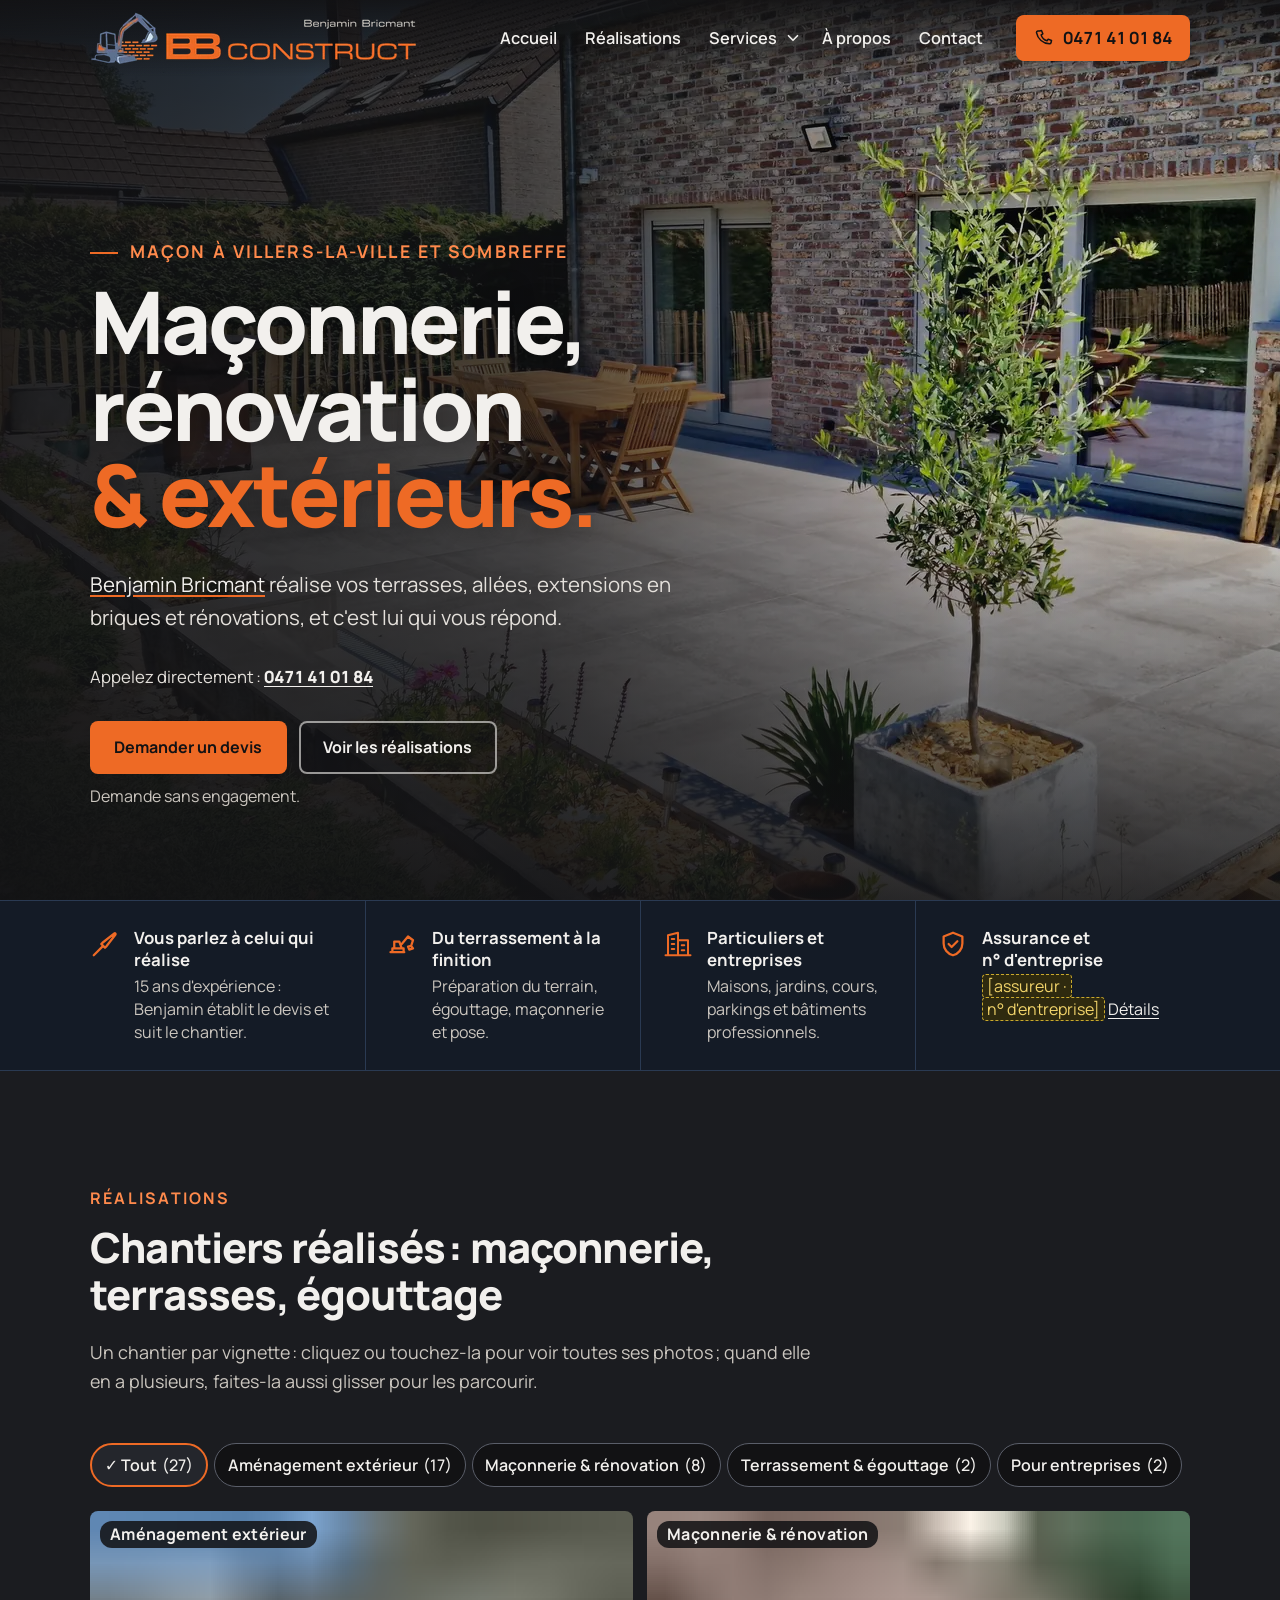
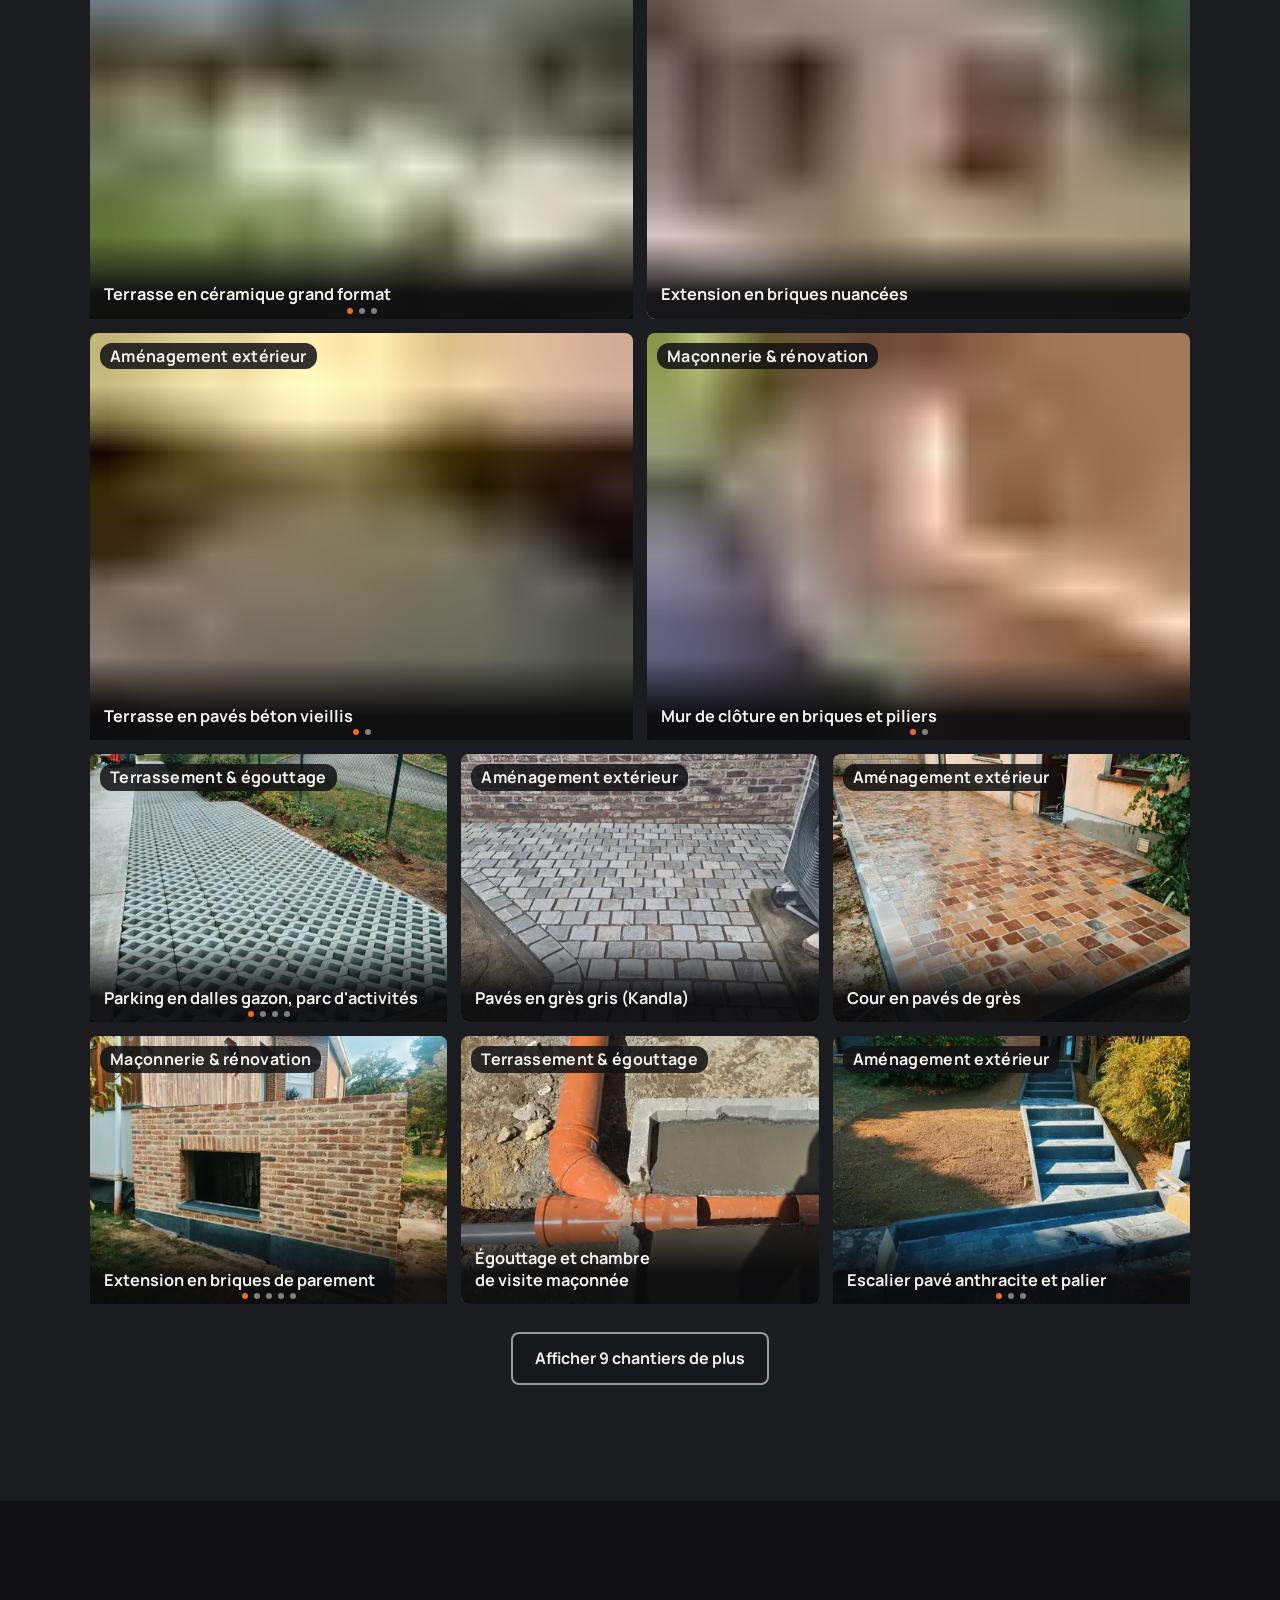
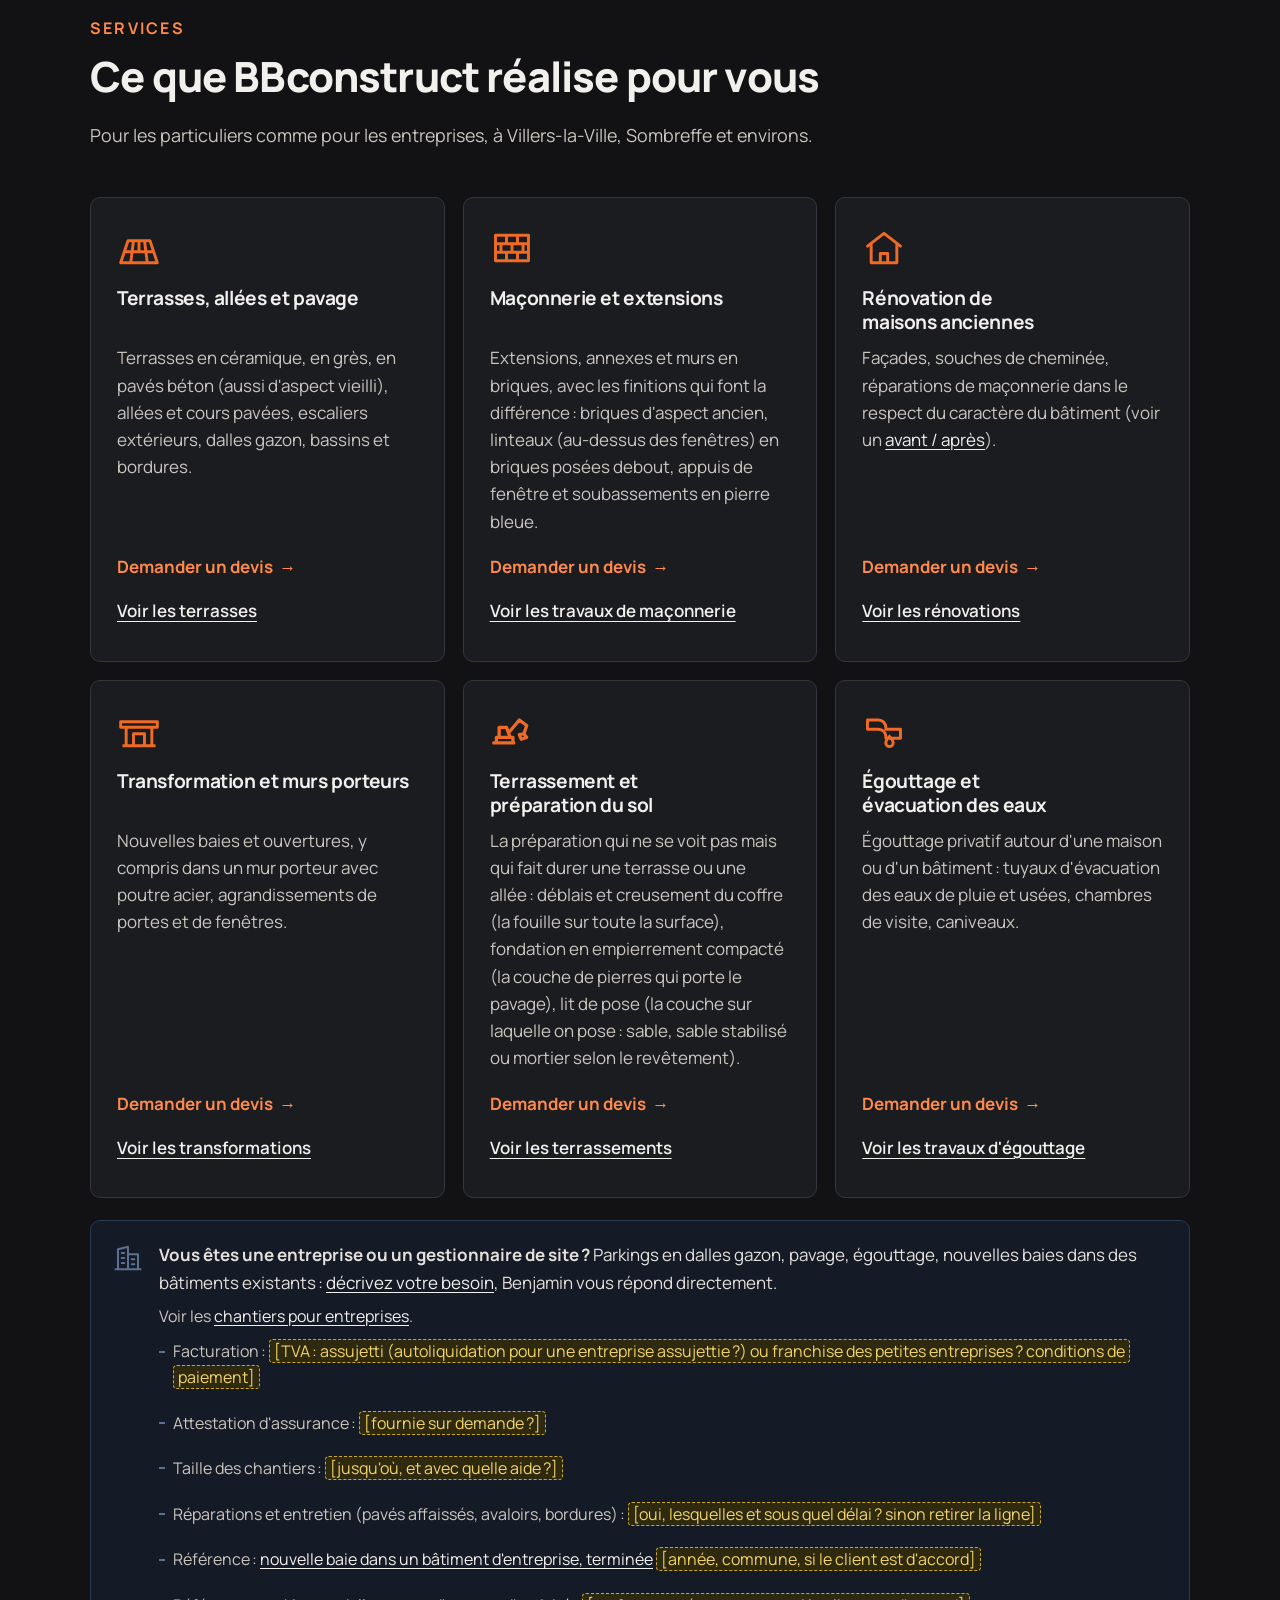
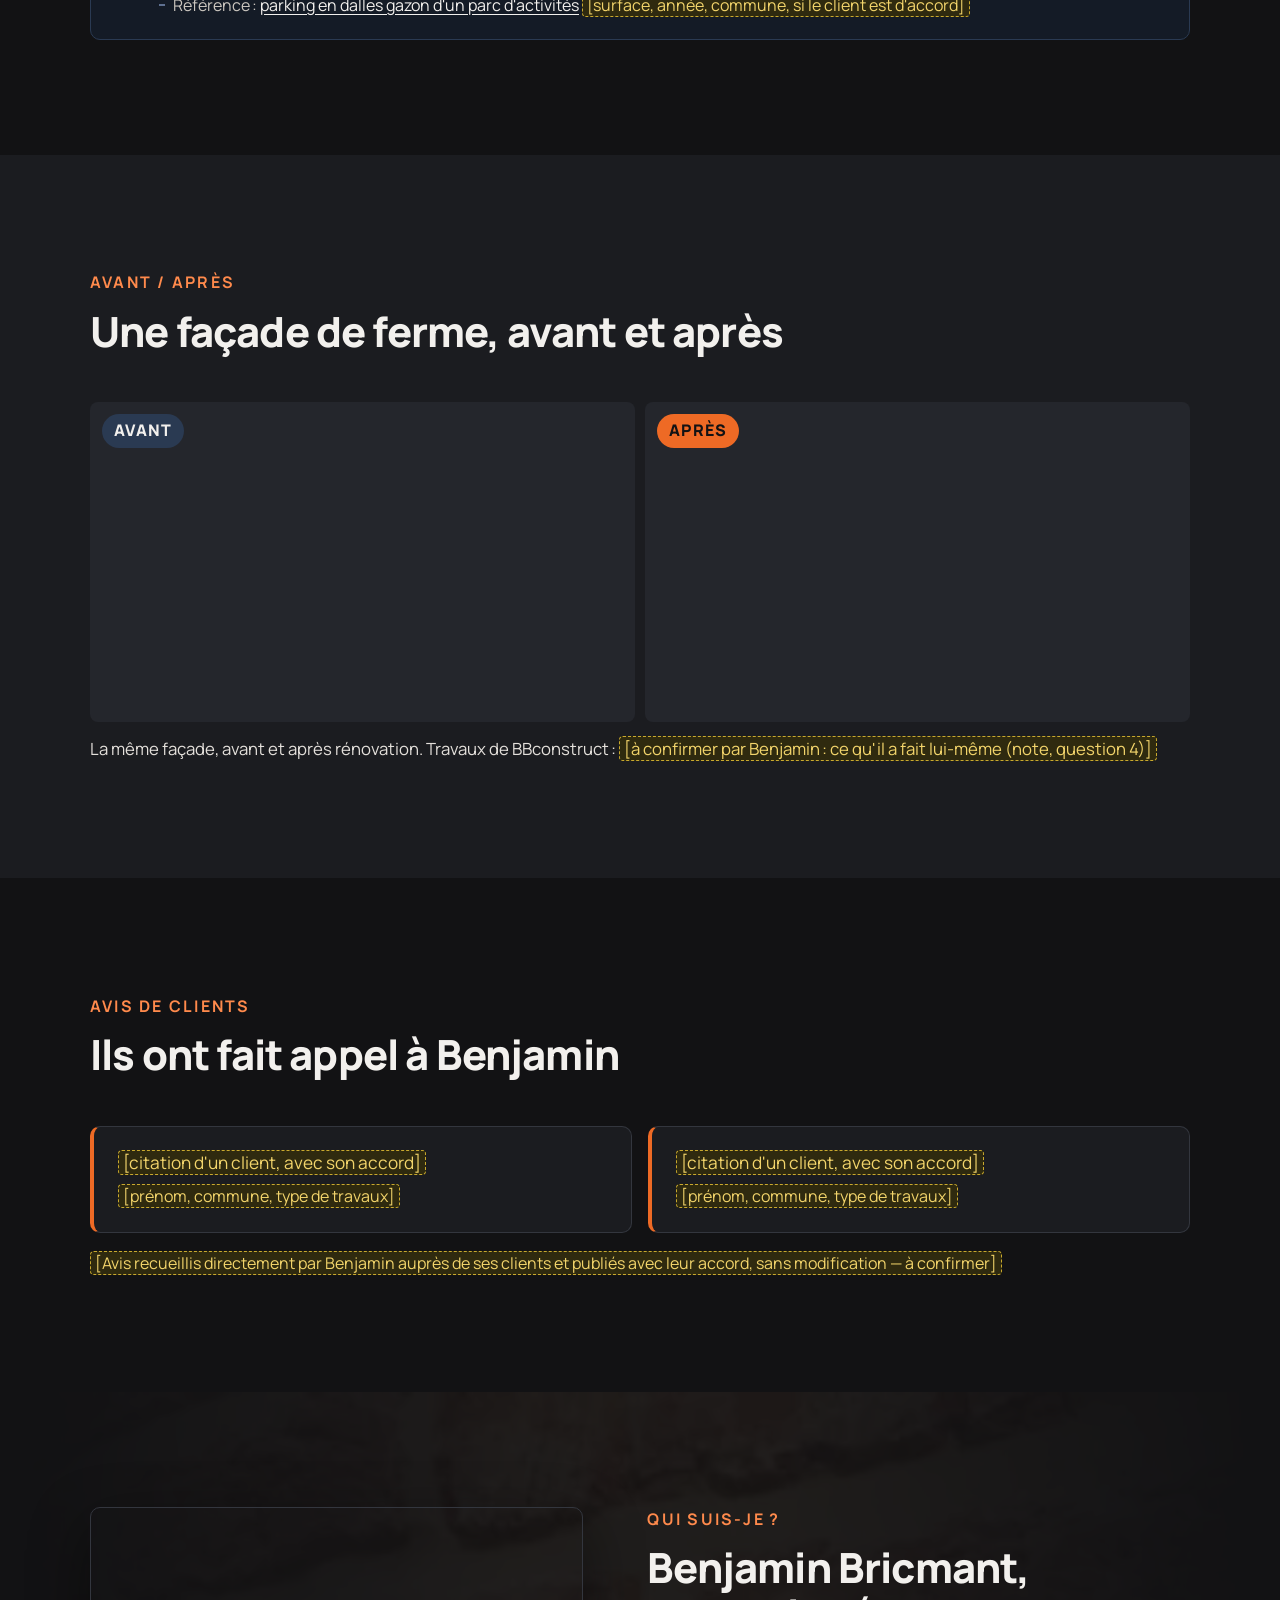
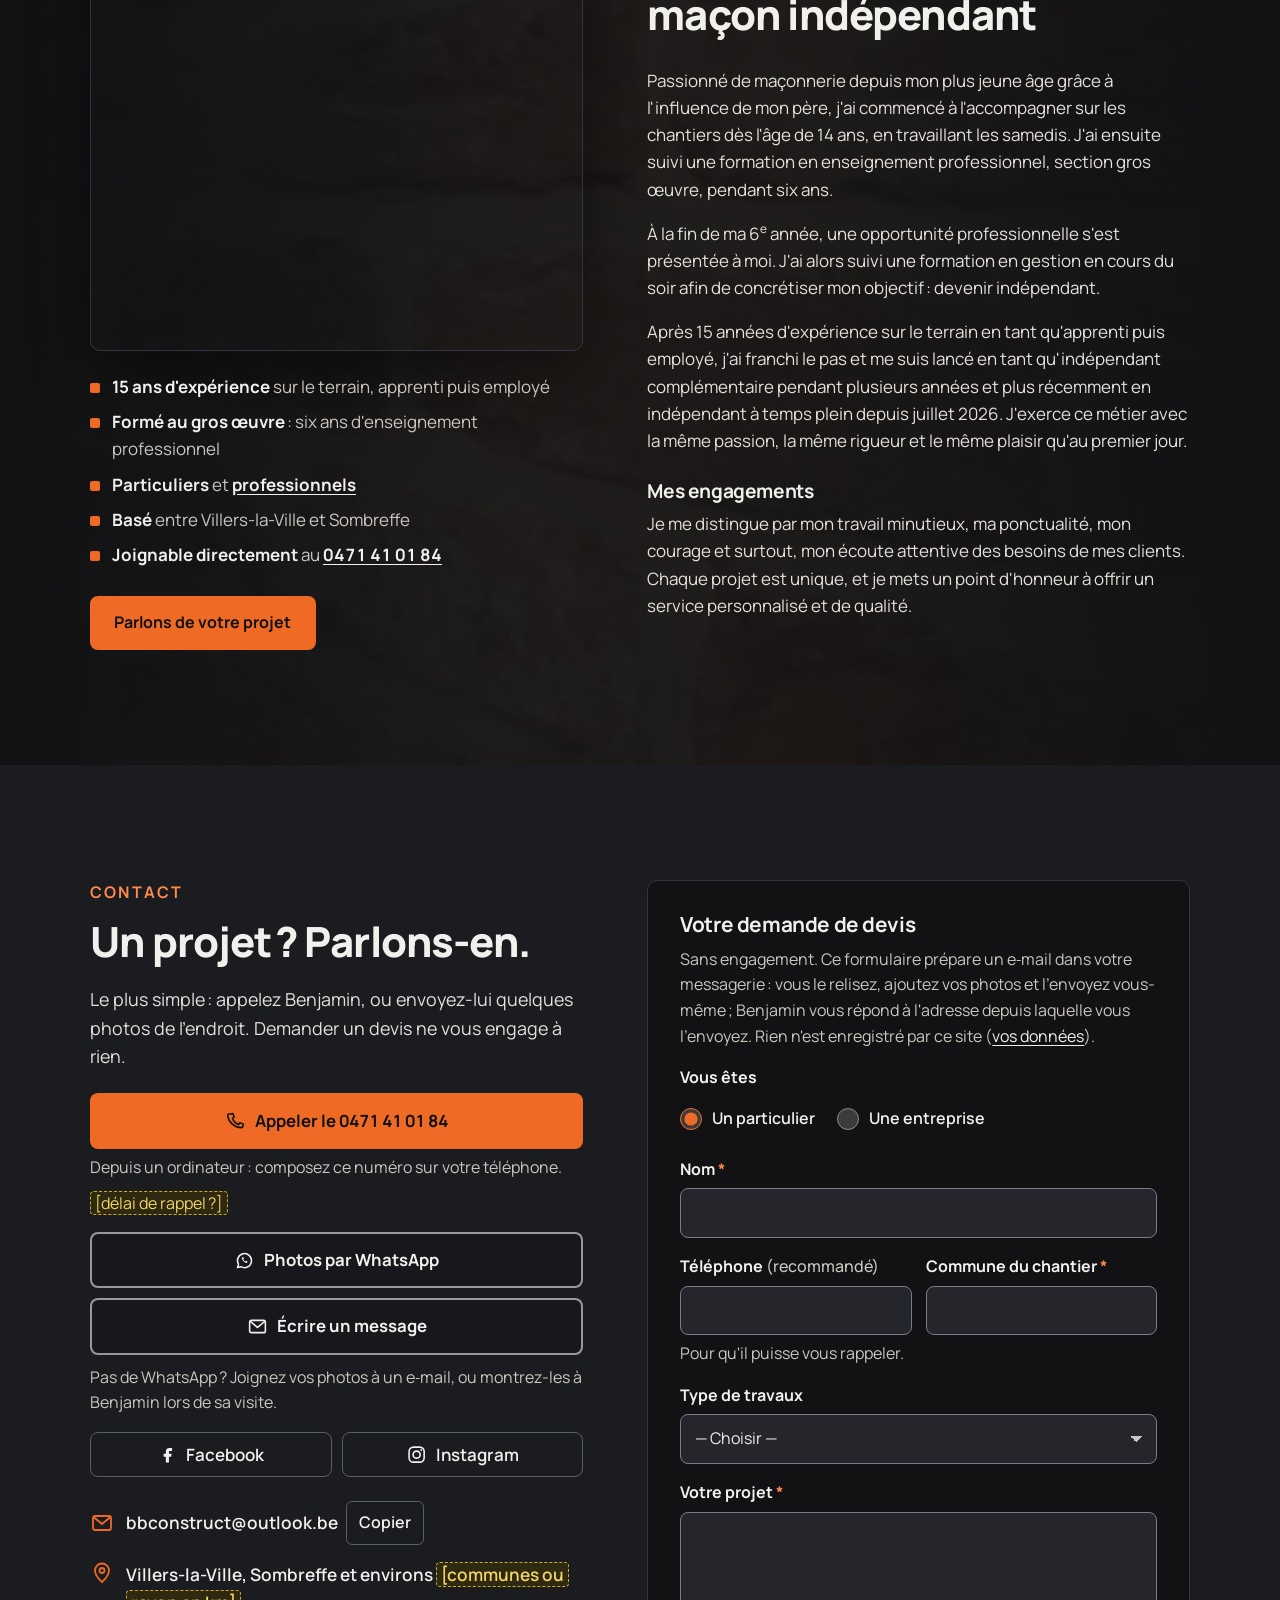
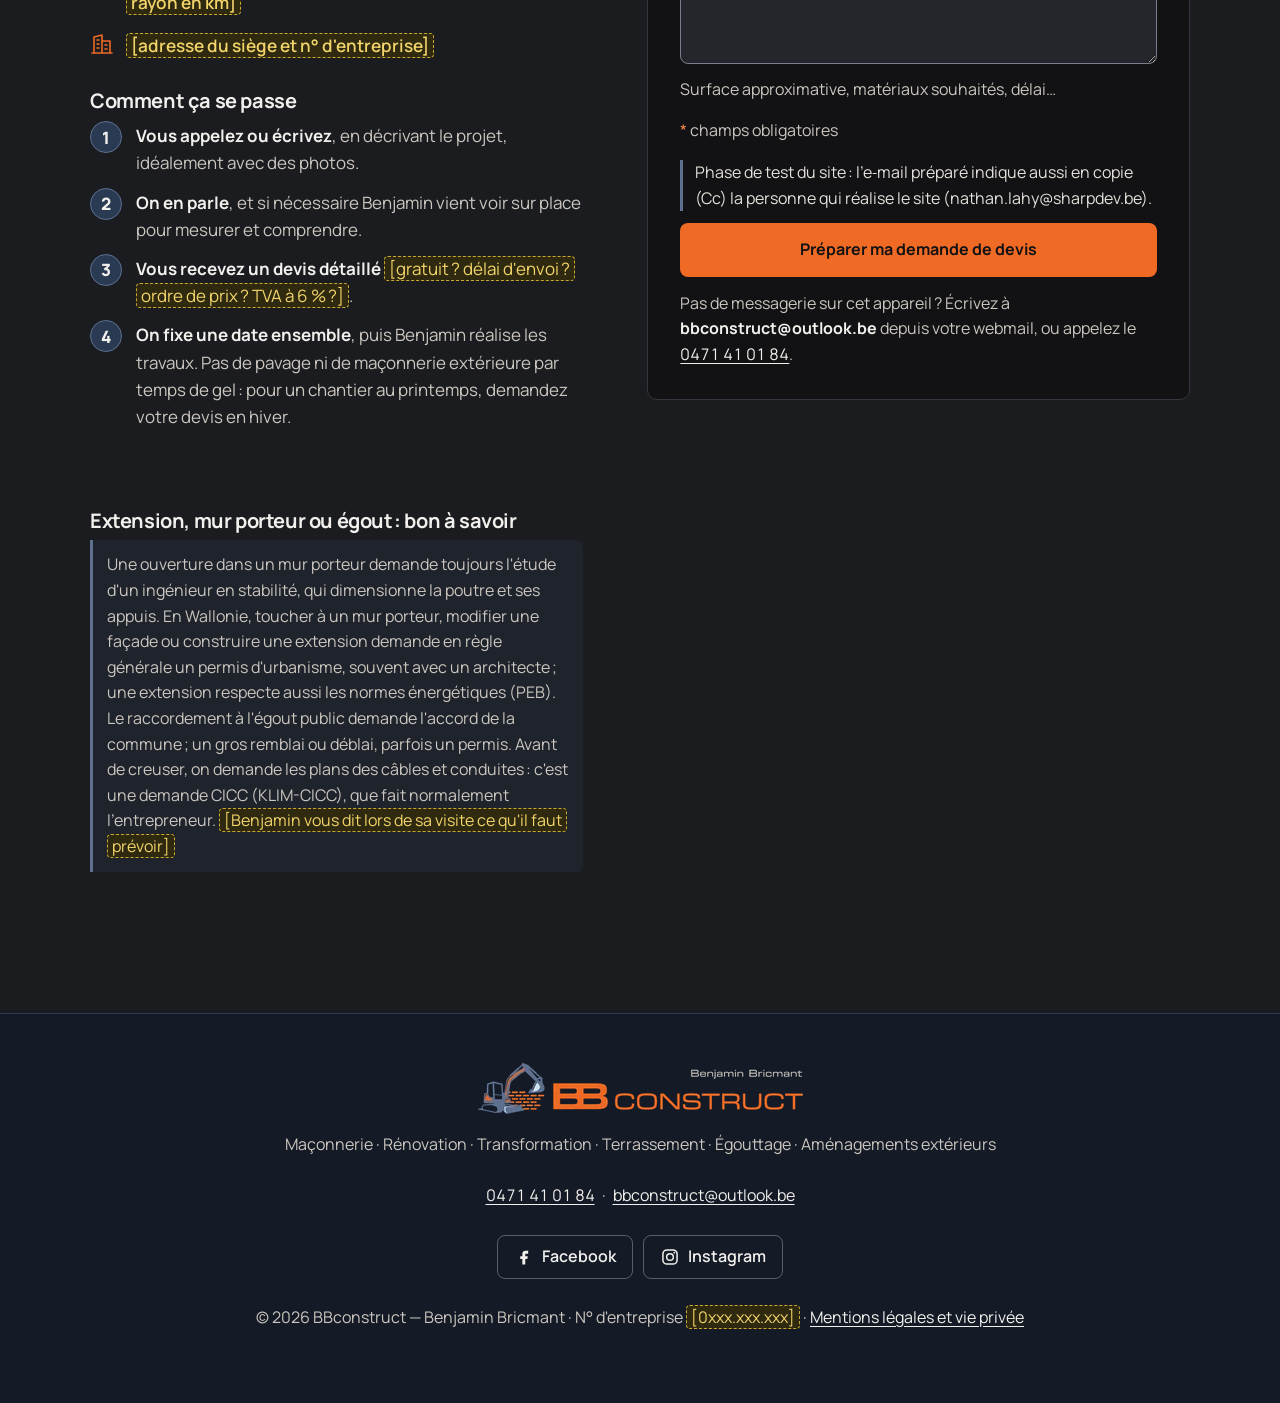
==== index.html @ e2ad790f "Publish the site" ====
<!doctype html>
<html lang="fr-BE">
<head>
  <meta charset="utf-8">
  <meta name="viewport" content="width=device-width, initial-scale=1">
  <script>document.documentElement.classList.add("js");(function(){var d=document,q=[],out=[],held=0,io,each=function(s,f){[].forEach.call(d.querySelectorAll(s),f);},rel=function(i){if(!i.dataset.src)return;var p=i.parentNode;i.__bb={b:i.getAttribute("src"),s:i.dataset.src,ss:i.dataset.srcset};if(p&&p.tagName==="PICTURE")[].forEach.call(p.querySelectorAll("source[data-srcset]"),function(s){s.__ss=s.dataset.srcset;s.srcset=s.dataset.srcset;s.removeAttribute("data-srcset");});if(i.dataset.srcset)i.srcset=i.dataset.srcset;i.src=i.dataset.src;i.removeAttribute("data-srcset");i.removeAttribute("data-src");out.push(i);},back=function(i){var r=i.__bb,p=i.parentNode;if(p&&p.tagName==="PICTURE")[].forEach.call(p.querySelectorAll("source"),function(s){if(s.__ss){s.removeAttribute("srcset");s.dataset.srcset=s.__ss;}});i.removeAttribute("srcset");if(r.ss)i.dataset.srcset=r.ss;i.dataset.src=r.s;i.src=r.b;q.push(i);},all=function(){go.done=1;if(io)io.disconnect();q.splice(0).forEach(rel);each("img[data-src]",rel);},go=function(){if(go.done)return;go.done=1;if(!window.IntersectionObserver)return all();var c=navigator.connection,m=c&&c.saveData?0:innerWidth<=700?600:1250;io=new IntersectionObserver(function(es){es.forEach(function(e){if(!e.isIntersecting)return;io.unobserve(e.target);if(held)q.push(e.target);else rel(e.target);});},{rootMargin:m+"px 0px"});each("img[data-src]",function(i){io.observe(i);});};window.BB_RELEASE=all;window.BB_HOLD=function(on,keep){held=on;if(!on)return q.splice(0).forEach(rel);out.splice(0).forEach(function(i){if(i!==keep&&!i.complete)back(i);else out.push(i);});};addEventListener("beforeprint",all);addEventListener("load",go);d.addEventListener("DOMContentLoaded",function(){var p=d.querySelector("img[data-lcp]");if(!p||p.complete)return go();p.addEventListener("load",go);p.addEventListener("error",go);});})();document.addEventListener("click",function(e){var b=e.target.closest&&e.target.closest(".nav-toggle");if(!b||window.BB_READY)return;var n=document.getElementById("nav"),o=b.getAttribute("aria-expanded")!=="true";b.setAttribute("aria-expanded",String(o));n.classList.toggle("is-open",o);});document.addEventListener("keydown",function(e){if(e.key!=="Escape"||window.BB_READY)return;var b=document.querySelector(".nav-toggle"),n=document.getElementById("nav");if(n&&n.classList.contains("is-open")){n.classList.remove("is-open");b.setAttribute("aria-expanded","false");b.focus();}});document.addEventListener("DOMContentLoaded",function(){if(!window.BB_READY){document.documentElement.classList.remove("js");window.BB_RELEASE();}});</script>
    <meta name="robots" content="noindex, nofollow">
  <script src="assets/js/main.690381d975.js" defer onerror="document.documentElement.classList.remove('js');window.BB_RELEASE()"></script>
  <title>Maçon à Villers-la-Ville et Sombreffe | BBconstruct</title>
  <meta name="description" content="Maçon à Villers-la-Ville et Sombreffe, 15 ans d'expérience : terrasses, allées, extensions, rénovation, égouttage. Appelez Benjamin : 0471 41 01 84.">
  <link rel="canonical" href="https://sharpdev-admin.github.io/bbconstruct-site/">
  <meta name="theme-color" content="#121214">
  <meta property="og:type" content="website">
  <meta property="og:locale" content="fr_BE">
  <meta property="og:site_name" content="BBconstruct">
  <meta property="og:title" content="BBconstruct — maçon à Villers-la-Ville et Sombreffe">
  <meta property="og:description" content="Terrasses, allées, extensions en briques, rénovation, terrassement et égouttage. Benjamin Bricmant, artisan maçon.">
  <meta property="og:url" content="https://sharpdev-admin.github.io/bbconstruct-site/">
  <meta property="og:image" content="https://sharpdev-admin.github.io/bbconstruct-site/assets/brand/og-image.jpg?v=3a8b5ceb1e">
  <meta property="og:image:width" content="1200">
  <meta property="og:image:height" content="630">
  <meta property="og:image:alt" content="Logo BBconstruct, maçonnerie · rénovation, aménagements extérieurs, à côté d'une photo de chantier : terrasse en dalles céramiques grises devant une maison en briques, table et chaises en teck, olivier en bac béton. Villers-la-Ville et Sombreffe, 0471 41 01 84">
  <meta name="twitter:card" content="summary_large_image">
  <meta name="twitter:title" content="BBconstruct — maçon à Villers-la-Ville et Sombreffe">
  <meta name="twitter:description" content="Terrasses, allées, extensions en briques, rénovation, terrassement et égouttage.">
  <meta name="twitter:image" content="https://sharpdev-admin.github.io/bbconstruct-site/assets/brand/og-image.jpg?v=3a8b5ceb1e">
  <meta name="twitter:image:alt" content="Logo BBconstruct, maçonnerie · rénovation, aménagements extérieurs, à côté d'une photo de chantier : terrasse en dalles céramiques grises devant une maison en briques, table et chaises en teck, olivier en bac béton. Villers-la-Ville et Sombreffe, 0471 41 01 84">
  <link rel="icon" type="image/png" sizes="32x32" href="assets/brand/favicon-32.png?v=e99e50d790">
  <link rel="icon" type="image/png" sizes="192x192" href="assets/brand/favicon-192.png?v=e99e50d790">
  <link rel="apple-touch-icon" href="assets/brand/favicon-180.png?v=e99e50d790">
  <link rel="preload" href="assets/fonts/manrope-latin-wght-normal.woff2?v=a30ddcd349" as="font" type="font/woff2" crossorigin>
  <link rel="preload" as="image" href="assets/img/terrasse-ceramique-olivier-hero-mobile-1000.webp?v=9c261d2dc3" imagesrcset="assets/img/terrasse-ceramique-olivier-hero-mobile-1000.webp?v=9c261d2dc3 1000w" imagesizes="100vw" media="(max-width: 700px)" fetchpriority="high">
  <link rel="preload" as="image" href="assets/img/terrasse-ceramique-olivier-hero-tablet-1000.webp?v=9c261d2dc3" imagesrcset="assets/img/terrasse-ceramique-olivier-hero-tablet-1000.webp?v=9c261d2dc3 1000w, assets/img/terrasse-ceramique-olivier-hero-tablet-1200.webp?v=9c261d2dc3 1200w" imagesizes="max(100vw, min(100vh, 920px) * .8)" media="(min-width: 701px) and (max-aspect-ratio: 1/1)" fetchpriority="high">
  <link rel="preload" as="image" href="assets/img/terrasse-ceramique-olivier-hero-1280.webp?v=9c261d2dc3" imagesrcset="assets/img/terrasse-ceramique-olivier-hero-1280.webp?v=9c261d2dc3 1280w, assets/img/terrasse-ceramique-olivier-hero-1600.webp?v=9c261d2dc3 1600w, assets/img/terrasse-ceramique-olivier-hero-1920.webp?v=9c261d2dc3 1920w, assets/img/terrasse-ceramique-olivier-hero-2560.webp?v=9c261d2dc3 2560w" imagesizes="(min-aspect-ratio: 16/9) 100vw, (max-height: 920px) 177.7vh, 1636px" media="(min-width: 701px) and (min-aspect-ratio: 1001/1000)" fetchpriority="high">
  <link rel="stylesheet" href="assets/css/style.048529481e.css">
    <script type="application/ld+json">
  {
    "@context": "https://schema.org",
    "@type": "HomeAndConstructionBusiness",
    "@id": "https://sharpdev-admin.github.io/bbconstruct-site/#entreprise",
    "name": "BBconstruct",
    "description": "Maçonnerie, rénovation, transformation, terrassement, égouttage et aménagements extérieurs par Benjamin Bricmant, artisan maçon entre Villers-la-Ville et Sombreffe.",
    "founder": {"@type": "Person", "name": "Benjamin Bricmant"},
    "url": "https://sharpdev-admin.github.io/bbconstruct-site/",
    "logo": "https://sharpdev-admin.github.io/bbconstruct-site/assets/brand/logo-dark.png?v=e99e50d790",
    "image": ["https://sharpdev-admin.github.io/bbconstruct-site/assets/img/terrasse-ceramique-olivier-1600.webp?v=a42eb071de", "https://sharpdev-admin.github.io/bbconstruct-site/assets/img/extension-briques-etancons-1600.webp?v=5ca064b5d7", "https://sharpdev-admin.github.io/bbconstruct-site/assets/img/dalles-gazon-parking-1600.webp?v=8af8be6e57"],
    "telephone": "+32471410184",
    "email": "bbconstruct@outlook.be",
    "address": {"@type": "PostalAddress", "addressCountry": "BE"},
    "areaServed": [
      {"@type": "City", "name": "Villers-la-Ville", "containedInPlace": {"@type": "Country", "name": "Belgique", "sameAs": "https://www.wikidata.org/wiki/Q31"}},
      {"@type": "City", "name": "Sombreffe", "containedInPlace": {"@type": "Country", "name": "Belgique", "sameAs": "https://www.wikidata.org/wiki/Q31"}}
    ],
    "sameAs": [
      "https://www.facebook.com/profile.php?id=61558413994989",
      "https://www.instagram.com/benjaminbricmantbbconstruct/"
    ],
    "hasOfferCatalog": {
      "@type": "OfferCatalog",
      "name": "Travaux",
      "itemListElement": [
        {"@type": "Offer", "itemOffered": {"@type": "Service", "@id": "https://sharpdev-admin.github.io/bbconstruct-site/amenagement-exterieur/#service", "name": "Aménagement extérieur : terrasses, allées et pavage", "url": "https://sharpdev-admin.github.io/bbconstruct-site/amenagement-exterieur/"}},
        {"@type": "Offer", "itemOffered": {"@type": "Service", "@id": "https://sharpdev-admin.github.io/bbconstruct-site/maconnerie-renovation/#service", "name": "Maçonnerie, extensions et rénovation", "url": "https://sharpdev-admin.github.io/bbconstruct-site/maconnerie-renovation/"}},
        {"@type": "Offer", "itemOffered": {"@type": "Service", "name": "Rénovation de maisons anciennes", "url": "https://sharpdev-admin.github.io/bbconstruct-site/maconnerie-renovation/"}},
        {"@type": "Offer", "itemOffered": {"@type": "Service", "name": "Transformation et murs porteurs", "url": "https://sharpdev-admin.github.io/bbconstruct-site/maconnerie-renovation/"}},
        {"@type": "Offer", "itemOffered": {"@type": "Service", "@id": "https://sharpdev-admin.github.io/bbconstruct-site/terrassement-egouttage/#service", "name": "Terrassement et égouttage", "url": "https://sharpdev-admin.github.io/bbconstruct-site/terrassement-egouttage/"}},
        {"@type": "Offer", "itemOffered": {"@type": "Service", "name": "Égouttage et évacuation des eaux", "url": "https://sharpdev-admin.github.io/bbconstruct-site/terrassement-egouttage/"}}
      ]
    }
  }
  </script>
</head>
<body>
  <a class="skip" href="#contenu">Aller au contenu</a>

  <header class="site-header">
    <div class="wrap header-in">
      <a class="brand" href="#haut" aria-label="BBconstruct, Benjamin Bricmant — retour en haut de page">
        <picture>
          <source media="(max-width: 30em)" srcset="assets/brand/logo-header-mobile.webp?v=e99e50d790" width="503" height="80">
          <img src="assets/brand/logo-header.webp?v=e99e50d790" srcset="assets/brand/logo-header-1x.webp?v=e99e50d790 1x, assets/brand/logo-header.webp?v=e99e50d790 2x" width="654" height="104" alt="">
        </picture>
      </a>
      <button class="nav-toggle" type="button" aria-expanded="false" aria-controls="nav">
        <span class="bars" aria-hidden="true"></span><span class="nav-toggle-label">Menu</span>
      </button>
      <nav class="nav" id="nav" aria-label="Navigation principale">
        <ul>
          <li><a href="#haut">Accueil</a></li>
          <li><a href="#realisations">Réalisations</a></li>
          <li class="has-sub"><a href="#services">Services</a><button type="button" class="sub-toggle" aria-expanded="false" aria-controls="sub-services"><span class="sr">Pages des services</span><svg class="ico" aria-hidden="true"><use href="#i-chevron"/></svg></button>
            <ul class="sub" id="sub-services">
              <li><a href="amenagement-exterieur/">Aménagement extérieur</a></li>
              <li><a href="maconnerie-renovation/">Maçonnerie &amp; rénovation</a></li>
              <li><a href="terrassement-egouttage/">Terrassement &amp; égouttage</a></li>
            </ul>
          </li>
          <li><a href="#a-propos">À propos</a></li>
          <li><a href="#contact">Contact</a></li>
        </ul>
        <a class="btn btn-orange btn-block nav-call" href="tel:+32471410184">
          <svg class="ico" aria-hidden="true"><use href="#i-phone"/></svg>Appeler le 0471 41 01 84
        </a>
      </nav>
      <a class="btn btn-sm btn-orange header-call" href="tel:+32471410184" aria-label="Appeler le 0471 41 01 84">
        <svg class="ico" aria-hidden="true"><use href="#i-phone"/></svg><span class="header-call-text" aria-hidden="true">0471 41 01 84</span>
      </a>
    </div>
  </header>

  <main id="contenu">
    <section class="hero" id="haut" aria-labelledby="hero-title">
      <picture>
        <source media="(max-width: 700px)" srcset="assets/img/terrasse-ceramique-olivier-hero-mobile-1000.webp?v=9c261d2dc3 1000w" sizes="100vw">
        <source media="(min-width: 701px) and (max-aspect-ratio: 1/1)" srcset="assets/img/terrasse-ceramique-olivier-hero-tablet-1000.webp?v=9c261d2dc3 1000w, assets/img/terrasse-ceramique-olivier-hero-tablet-1200.webp?v=9c261d2dc3 1200w" sizes="max(100vw, min(100vh, 920px) * .8)">
        <img class="hero-bg" src="assets/img/terrasse-ceramique-olivier-hero-1280.webp?v=9c261d2dc3" srcset="assets/img/terrasse-ceramique-olivier-hero-1280.webp?v=9c261d2dc3 1280w, assets/img/terrasse-ceramique-olivier-hero-1600.webp?v=9c261d2dc3 1600w, assets/img/terrasse-ceramique-olivier-hero-1920.webp?v=9c261d2dc3 1920w, assets/img/terrasse-ceramique-olivier-hero-2560.webp?v=9c261d2dc3 2560w" sizes="(min-aspect-ratio: 16/9) 100vw, (max-height: 920px) 177.7vh, 1636px"
             width="1920" height="1080" fetchpriority="high" data-lcp elementtiming="opening-photo" alt="Terrasse en dalles céramiques grand format, olivier en bac et parterres fleuris">
      </picture>
      <div class="wrap hero-in">
        <h1 id="hero-title"><span class="h1-kicker">Maçon à <span class="nw">Villers-la-Ville</span> <span class="nw">et Sombreffe</span><span class="sr"> : </span></span><span class="h1-cap">maçonnerie</span>, <br>rénovation <br><span class="accent">&amp; extérieurs.</span></h1>
        <p class="lead"><a class="lead-about" href="#a-propos">Benjamin Bricmant</a> réalise vos terrasses, allées, extensions en briques et rénovations, et c'est lui qui vous répond.</p>
        <p class="hero-phone">Appelez directement : <a href="tel:+32471410184">0471&nbsp;41&nbsp;01&nbsp;84</a></p>
                <div class="cta-row">
          <a class="btn btn-orange" href="#contact-form" data-quote="">Demander un devis<span class="cta-sub">sans engagement</span></a>
          <a class="btn btn-ghost" href="#realisations">Voir les réalisations</a>
        </div>
        <p class="hero-reassure">Demande sans engagement.</p>
      </div>
    </section>

    <section class="strip" aria-labelledby="strip-title">
      <h2 class="sr" id="strip-title">Ce qui distingue BBconstruct</h2>
      <ul class="wrap strip-in">
        <li><svg class="ico" aria-hidden="true"><use href="#i-trowel"/></svg><div><strong>Vous parlez à celui qui réalise</strong><span>15 ans d'expérience : Benjamin établit le devis et suit le chantier.</span></div></li>
        <li><svg class="ico" aria-hidden="true"><use href="#i-digger"/></svg><div><strong>Du terrassement à la finition</strong><span>Préparation du terrain, égouttage, maçonnerie et pose.</span></div></li>
        <li><svg class="ico" aria-hidden="true"><use href="#i-building"/></svg><div><strong>Particuliers et entreprises</strong><span>Maisons, jardins, cours, parkings et bâtiments professionnels.</span></div></li>
                <li><svg class="ico" aria-hidden="true"><use href="#i-shield"/></svg><div><strong>Assurance et n° d'entreprise</strong><span><mark class="todo">[assureur · n° d'entreprise]</mark> <a href="mentions-legales/#assurances">Détails<span class="sr"> sur les assurances</span></a></span></div></li>
      </ul>
    </section>

    <section class="section section-alt" id="realisations" aria-labelledby="real-title">
      <div class="wrap">
        <header class="sec-head">
          <p class="eyebrow">Réalisations</p>
          <h2 id="real-title">Chantiers réalisés : maçonnerie, terrasses, égouttage</h2>
          <p class="sec-lead">Un chantier par vignette<span class="js-only"> : cliquez ou touchez-la pour voir toutes ses photos ; quand elle en a plusieurs, faites-la aussi glisser pour les parcourir</span>.</p>
        </header>
        <div class="filters" role="group" aria-label="Filtrer les réalisations">
          <button type="button" class="chip" data-filter="all" aria-pressed="true">Tout&nbsp;<span class="count" data-count="all"></span></button>
          <button type="button" class="chip" data-filter="exterieur" aria-pressed="false">Aménagement extérieur&nbsp;<span class="count" data-count="exterieur"></span></button>
          <button type="button" class="chip" data-filter="maconnerie" aria-pressed="false">Maçonnerie &amp; rénovation&nbsp;<span class="count" data-count="maconnerie"></span></button>
          <button type="button" class="chip" data-filter="terrassement" aria-pressed="false">Terrassement &amp; égouttage&nbsp;<span class="count" data-count="terrassement"></span></button>
          <button type="button" class="chip" data-filter="pro" aria-pressed="false">Pour entreprises&nbsp;<span class="count" data-count="pro"></span></button>
        </div>
        <p class="sr" id="gallery-status" aria-live="polite"></p>
        <ul class="gallery gallery-page" id="gallery">
        <li class="g-item w3 w2" id="chantier-terrasse-ceramique" data-cat="exterieur" data-id="terrasse-ceramique" data-cut="0.0 0.0901 1.0 0.9399">
          <a class="g-link" href="assets/img/terrasse-ceramique-olivier-1600.webp?v=a42eb071de" aria-labelledby="cap-terrasse-ceramique capn-terrasse-ceramique" aria-describedby="img-terrasse-ceramique" style="background-color: #7d8172; background-image: url([data-uri])">
            <span class="g-cap"><span id="cap-terrasse-ceramique">Terrasse en céramique grand format</span><span class="sr" id="capn-terrasse-ceramique"> — 3 photos, agrandir</span></span>
            <picture><source media="(min-width: 521px)" data-srcset="assets/img/terrasse-ceramique-olivier-cover-480.webp?v=3e3084cf0d 480w, assets/img/terrasse-ceramique-olivier-cover-800.webp?v=3e3084cf0d 800w, assets/img/terrasse-ceramique-olivier-cover-1200.webp?v=3e3084cf0d 1200w" sizes="(max-width: 520px) calc((min(100vw, 73.75rem) - 2 * clamp(16px, 4vw, 40px))), (max-width: 900px) calc((min(100vw, 73.75rem) - 2 * clamp(16px, 4vw, 40px))), calc(((min(100vw, 73.75rem) - 2 * clamp(16px, 4vw, 40px)) - 14px) / 2)" data-sizes-wide="(max-width: 520px) calc((min(100vw, 73.75rem) - 2 * clamp(16px, 4vw, 40px))), (max-width: 900px) calc((min(100vw, 73.75rem) - 2 * clamp(16px, 4vw, 40px))), calc(((min(100vw, 73.75rem) - 2 * clamp(16px, 4vw, 40px)) - 14px) / 2)" data-sizes-plain="(max-width: 520px) calc((min(100vw, 73.75rem) - 2 * clamp(16px, 4vw, 40px))), (max-width: 900px) calc(((min(100vw, 73.75rem) - 2 * clamp(16px, 4vw, 40px)) - 14px) / 2), calc(((min(100vw, 73.75rem) - 2 * clamp(16px, 4vw, 40px)) - 28px) / 3)"><img src="[data-uri]" data-src="assets/img/terrasse-ceramique-olivier-cover-800.webp?v=3e3084cf0d" data-srcset="assets/img/terrasse-ceramique-olivier-cover-480.webp?v=3e3084cf0d 480w, assets/img/terrasse-ceramique-olivier-cover-800.webp?v=3e3084cf0d 800w" sizes="(max-width: 520px) calc((min(100vw, 73.75rem) - 2 * clamp(16px, 4vw, 40px))), (max-width: 900px) calc((min(100vw, 73.75rem) - 2 * clamp(16px, 4vw, 40px))), calc(((min(100vw, 73.75rem) - 2 * clamp(16px, 4vw, 40px)) - 14px) / 2)" data-sizes-wide="(max-width: 520px) calc((min(100vw, 73.75rem) - 2 * clamp(16px, 4vw, 40px))), (max-width: 900px) calc((min(100vw, 73.75rem) - 2 * clamp(16px, 4vw, 40px))), calc(((min(100vw, 73.75rem) - 2 * clamp(16px, 4vw, 40px)) - 14px) / 2)" data-sizes-plain="(max-width: 520px) calc((min(100vw, 73.75rem) - 2 * clamp(16px, 4vw, 40px))), (max-width: 900px) calc(((min(100vw, 73.75rem) - 2 * clamp(16px, 4vw, 40px)) - 14px) / 2), calc(((min(100vw, 73.75rem) - 2 * clamp(16px, 4vw, 40px)) - 28px) / 3)" width="800" height="600" loading="lazy" decoding="async" id="img-terrasse-ceramique" alt="Grande terrasse en dalles céramiques grises devant une maison en briques, olivier en bac béton, parterres fleuris et table en teck"></picture>
            <noscript><img src="assets/img/terrasse-ceramique-olivier-cover-800.webp?v=3e3084cf0d" srcset="assets/img/terrasse-ceramique-olivier-cover-480.webp?v=3e3084cf0d 480w, assets/img/terrasse-ceramique-olivier-cover-800.webp?v=3e3084cf0d 800w" sizes="(max-width: 520px) calc((min(100vw, 73.75rem) - 2 * clamp(16px, 4vw, 40px))), (max-width: 900px) calc((min(100vw, 73.75rem) - 2 * clamp(16px, 4vw, 40px))), calc(((min(100vw, 73.75rem) - 2 * clamp(16px, 4vw, 40px)) - 14px) / 2)" width="800" height="600" loading="lazy" decoding="async" alt="Grande terrasse en dalles céramiques grises devant une maison en briques, olivier en bac béton, parterres fleuris et table en teck"></noscript>
            <span class="g-meta" aria-hidden="true"><span class="g-tag">Aménagement extérieur</span><span class="g-n">3 photos</span></span>
          </a>
          <ul class="g-set" hidden data-title="Terrasse en céramique grand format" data-summary="Dalles céramiques grand format posées avec un système de nivellement, caniveau à grille, bordures et parterres.">
            <li data-src="assets/img/terrasse-ceramique-olivier-1200.webp?v=a42eb071de" data-srcset="assets/img/terrasse-ceramique-olivier-800.webp?v=a42eb071de 800w, assets/img/terrasse-ceramique-olivier-1200.webp?v=a42eb071de 1200w, assets/img/terrasse-ceramique-olivier-1600.webp?v=a42eb071de 1600w" data-w="1600" data-h="1412" data-alt="Grande terrasse en dalles céramiques grises devant une maison en briques, olivier en bac béton, parterres fleuris et table en teck" data-cap="Terrasse terminée"></li>
            <li data-src="assets/img/terrasse-ceramique-ciel-1200.webp?v=cbfe90150a" data-srcset="assets/img/terrasse-ceramique-ciel-800.webp?v=cbfe90150a 800w, assets/img/terrasse-ceramique-ciel-1200.webp?v=cbfe90150a 1200w, assets/img/terrasse-ceramique-ciel-1600.webp?v=cbfe90150a 1600w" data-w="1600" data-h="1200" data-alt="Terrasse en dalles céramiques sous un ciel d&#x27;orage, clips de nivellement rouges encore dans les joints, bordure en blocs pas encore habillée" data-cap="Dalles posées, clips de nivellement encore en place" data-card="assets/img/terrasse-ceramique-ciel-480.webp?v=cbfe90150a 480w, assets/img/terrasse-ceramique-ciel-800.webp?v=cbfe90150a 800w" data-ph="[data-uri]"></li>
            <li data-src="assets/img/terrasse-ceramique-chantier-1200.webp?v=8c93459672" data-srcset="assets/img/terrasse-ceramique-chantier-800.webp?v=8c93459672 800w, assets/img/terrasse-ceramique-chantier-1200.webp?v=8c93459672 1200w, assets/img/terrasse-ceramique-chantier-1600.webp?v=8c93459672 1600w" data-w="1600" data-h="1200" data-alt="Pose de dalles céramiques grand format avec clips de nivellement, bordure en blocs et caniveau" data-cap="La même terrasse pendant la pose" data-card="assets/img/terrasse-ceramique-chantier-480.webp?v=8c93459672 480w, assets/img/terrasse-ceramique-chantier-800.webp?v=8c93459672 800w" data-ph="[data-uri]"></li>
          </ul>
        </li>
        <li class="g-item w3 w2" id="chantier-extension-briques-nuancees" data-cat="maconnerie" data-id="extension-briques-nuancees">
          <a class="g-link" href="assets/img/extension-briques-etancons-1600.webp?v=5ca064b5d7" aria-labelledby="cap-extension-briques-nuancees capn-extension-briques-nuancees" aria-describedby="img-extension-briques-nuancees" style="background-color: #8f7f70; background-image: url([data-uri])">
            <span class="g-cap"><span id="cap-extension-briques-nuancees">Extension en briques nuancées</span><span class="sr" id="capn-extension-briques-nuancees"> — 1 photo, agrandir</span></span>
            <picture><source media="(min-width: 521px)" data-srcset="assets/img/extension-briques-etancons-480.webp?v=5ca064b5d7 480w, assets/img/extension-briques-etancons-800.webp?v=5ca064b5d7 800w, assets/img/extension-briques-etancons-1200.webp?v=5ca064b5d7 1200w" sizes="(max-width: 520px) calc((min(100vw, 73.75rem) - 2 * clamp(16px, 4vw, 40px))), (max-width: 900px) calc((min(100vw, 73.75rem) - 2 * clamp(16px, 4vw, 40px))), calc(((min(100vw, 73.75rem) - 2 * clamp(16px, 4vw, 40px)) - 14px) / 2)" data-sizes-wide="(max-width: 520px) calc((min(100vw, 73.75rem) - 2 * clamp(16px, 4vw, 40px))), (max-width: 900px) calc((min(100vw, 73.75rem) - 2 * clamp(16px, 4vw, 40px))), calc(((min(100vw, 73.75rem) - 2 * clamp(16px, 4vw, 40px)) - 14px) / 2)" data-sizes-plain="(max-width: 520px) calc((min(100vw, 73.75rem) - 2 * clamp(16px, 4vw, 40px))), (max-width: 900px) calc(((min(100vw, 73.75rem) - 2 * clamp(16px, 4vw, 40px)) - 14px) / 2), calc(((min(100vw, 73.75rem) - 2 * clamp(16px, 4vw, 40px)) - 28px) / 3)"><img src="[data-uri]" data-src="assets/img/extension-briques-etancons-800.webp?v=5ca064b5d7" data-srcset="assets/img/extension-briques-etancons-480.webp?v=5ca064b5d7 480w, assets/img/extension-briques-etancons-800.webp?v=5ca064b5d7 800w" sizes="(max-width: 520px) calc((min(100vw, 73.75rem) - 2 * clamp(16px, 4vw, 40px))), (max-width: 900px) calc((min(100vw, 73.75rem) - 2 * clamp(16px, 4vw, 40px))), calc(((min(100vw, 73.75rem) - 2 * clamp(16px, 4vw, 40px)) - 14px) / 2)" data-sizes-wide="(max-width: 520px) calc((min(100vw, 73.75rem) - 2 * clamp(16px, 4vw, 40px))), (max-width: 900px) calc((min(100vw, 73.75rem) - 2 * clamp(16px, 4vw, 40px))), calc(((min(100vw, 73.75rem) - 2 * clamp(16px, 4vw, 40px)) - 14px) / 2)" data-sizes-plain="(max-width: 520px) calc((min(100vw, 73.75rem) - 2 * clamp(16px, 4vw, 40px))), (max-width: 900px) calc(((min(100vw, 73.75rem) - 2 * clamp(16px, 4vw, 40px)) - 14px) / 2), calc(((min(100vw, 73.75rem) - 2 * clamp(16px, 4vw, 40px)) - 28px) / 3)" width="800" height="600" loading="lazy" decoding="async" id="img-extension-briques-nuancees" alt="Extension vue d&#x27;angle, briques nuancées, baie encore étançonnée sur des cales, outils et échelle à l&#x27;intérieur et dans le jardin"></picture>
            <noscript><img src="assets/img/extension-briques-etancons-800.webp?v=5ca064b5d7" srcset="assets/img/extension-briques-etancons-480.webp?v=5ca064b5d7 480w, assets/img/extension-briques-etancons-800.webp?v=5ca064b5d7 800w" sizes="(max-width: 520px) calc((min(100vw, 73.75rem) - 2 * clamp(16px, 4vw, 40px))), (max-width: 900px) calc((min(100vw, 73.75rem) - 2 * clamp(16px, 4vw, 40px))), calc(((min(100vw, 73.75rem) - 2 * clamp(16px, 4vw, 40px)) - 14px) / 2)" width="800" height="600" loading="lazy" decoding="async" alt="Extension vue d&#x27;angle, briques nuancées, baie encore étançonnée sur des cales, outils et échelle à l&#x27;intérieur et dans le jardin"></noscript>
            <span class="g-meta" aria-hidden="true"><span class="g-tag">Maçonnerie &amp; rénovation</span></span>
          </a>
          <ul class="g-set" hidden data-title="Extension en briques nuancées" data-summary="Murs en briques nuancées, linteaux en briques posées debout, appuis et seuil en pierre bleue.">
            <li data-src="assets/img/extension-briques-etancons-1200.webp?v=5ca064b5d7" data-srcset="assets/img/extension-briques-etancons-800.webp?v=5ca064b5d7 800w, assets/img/extension-briques-etancons-1200.webp?v=5ca064b5d7 1200w, assets/img/extension-briques-etancons-1600.webp?v=5ca064b5d7 1600w" data-w="1600" data-h="1200" data-alt="Extension vue d&#x27;angle, briques nuancées, baie encore étançonnée sur des cales, outils et échelle à l&#x27;intérieur et dans le jardin" data-cap="Gros œuvre monté, linteau encore étançonné"></li>
          </ul>
        </li>
        <li class="g-item w3 w2" id="chantier-terrasse-paves-vieillis" data-cat="exterieur" data-id="terrasse-paves-vieillis" data-cut="0.0 0.2137 1.0 0.8251">
          <a class="g-link" href="assets/img/terrasse-paves-vieillis-coucher-1600.webp?v=914b2030de" aria-labelledby="cap-terrasse-paves-vieillis capn-terrasse-paves-vieillis" aria-describedby="img-terrasse-paves-vieillis" style="background-color: #81725a; background-image: url([data-uri])">
            <span class="g-cap"><span id="cap-terrasse-paves-vieillis">Terrasse en pavés béton vieillis</span><span class="sr" id="capn-terrasse-paves-vieillis"> — 2 photos, agrandir</span></span>
            <picture><source media="(min-width: 521px)" data-srcset="assets/img/terrasse-paves-vieillis-coucher-cover-480.webp?v=fdc28d594a 480w, assets/img/terrasse-paves-vieillis-coucher-cover-800.webp?v=fdc28d594a 800w, assets/img/terrasse-paves-vieillis-coucher-cover-1200.webp?v=fdc28d594a 1200w" sizes="(max-width: 520px) calc((min(100vw, 73.75rem) - 2 * clamp(16px, 4vw, 40px))), (max-width: 900px) calc((min(100vw, 73.75rem) - 2 * clamp(16px, 4vw, 40px))), calc(((min(100vw, 73.75rem) - 2 * clamp(16px, 4vw, 40px)) - 14px) / 2)" data-sizes-wide="(max-width: 520px) calc((min(100vw, 73.75rem) - 2 * clamp(16px, 4vw, 40px))), (max-width: 900px) calc((min(100vw, 73.75rem) - 2 * clamp(16px, 4vw, 40px))), calc(((min(100vw, 73.75rem) - 2 * clamp(16px, 4vw, 40px)) - 14px) / 2)" data-sizes-plain="(max-width: 520px) calc((min(100vw, 73.75rem) - 2 * clamp(16px, 4vw, 40px))), (max-width: 900px) calc(((min(100vw, 73.75rem) - 2 * clamp(16px, 4vw, 40px)) - 14px) / 2), calc(((min(100vw, 73.75rem) - 2 * clamp(16px, 4vw, 40px)) - 28px) / 3)"><img src="[data-uri]" data-src="assets/img/terrasse-paves-vieillis-coucher-cover-800.webp?v=fdc28d594a" data-srcset="assets/img/terrasse-paves-vieillis-coucher-cover-480.webp?v=fdc28d594a 480w, assets/img/terrasse-paves-vieillis-coucher-cover-800.webp?v=fdc28d594a 800w" sizes="(max-width: 520px) calc((min(100vw, 73.75rem) - 2 * clamp(16px, 4vw, 40px))), (max-width: 900px) calc((min(100vw, 73.75rem) - 2 * clamp(16px, 4vw, 40px))), calc(((min(100vw, 73.75rem) - 2 * clamp(16px, 4vw, 40px)) - 14px) / 2)" data-sizes-wide="(max-width: 520px) calc((min(100vw, 73.75rem) - 2 * clamp(16px, 4vw, 40px))), (max-width: 900px) calc((min(100vw, 73.75rem) - 2 * clamp(16px, 4vw, 40px))), calc(((min(100vw, 73.75rem) - 2 * clamp(16px, 4vw, 40px)) - 14px) / 2)" data-sizes-plain="(max-width: 520px) calc((min(100vw, 73.75rem) - 2 * clamp(16px, 4vw, 40px))), (max-width: 900px) calc(((min(100vw, 73.75rem) - 2 * clamp(16px, 4vw, 40px)) - 14px) / 2), calc(((min(100vw, 73.75rem) - 2 * clamp(16px, 4vw, 40px)) - 28px) / 3)" width="800" height="600" loading="lazy" decoding="async" id="img-terrasse-paves-vieillis" alt="Grande terrasse au coucher du soleil, au fond d&#x27;un jardin, palettes empilées et sacs sur le côté, pile de pavés au premier plan"></picture>
            <noscript><img src="assets/img/terrasse-paves-vieillis-coucher-cover-800.webp?v=fdc28d594a" srcset="assets/img/terrasse-paves-vieillis-coucher-cover-480.webp?v=fdc28d594a 480w, assets/img/terrasse-paves-vieillis-coucher-cover-800.webp?v=fdc28d594a 800w" sizes="(max-width: 520px) calc((min(100vw, 73.75rem) - 2 * clamp(16px, 4vw, 40px))), (max-width: 900px) calc((min(100vw, 73.75rem) - 2 * clamp(16px, 4vw, 40px))), calc(((min(100vw, 73.75rem) - 2 * clamp(16px, 4vw, 40px)) - 14px) / 2)" width="800" height="600" loading="lazy" decoding="async" alt="Grande terrasse au coucher du soleil, au fond d&#x27;un jardin, palettes empilées et sacs sur le côté, pile de pavés au premier plan"></noscript>
            <span class="g-meta" aria-hidden="true"><span class="g-tag">Aménagement extérieur</span><span class="g-n">2 photos</span></span>
          </a>
          <ul class="g-set" hidden data-title="Terrasse en pavés béton vieillis" data-summary="Grande terrasse en pavés béton vieillis au fond d&#x27;un jardin.">
            <li data-src="assets/img/terrasse-paves-vieillis-coucher-1200.webp?v=914b2030de" data-srcset="assets/img/terrasse-paves-vieillis-coucher-800.webp?v=914b2030de 800w, assets/img/terrasse-paves-vieillis-coucher-1200.webp?v=914b2030de 1200w, assets/img/terrasse-paves-vieillis-coucher-1600.webp?v=914b2030de 1600w" data-w="1600" data-h="1963" data-alt="Grande terrasse au coucher du soleil, au fond d&#x27;un jardin, palettes empilées et sacs sur le côté, pile de pavés au premier plan" data-cap="Vue d&#x27;ensemble au coucher du soleil"></li>
            <li data-src="assets/img/paves-vieillis-detail-1200.webp?v=f544b70935" data-srcset="assets/img/paves-vieillis-detail-800.webp?v=f544b70935 800w, assets/img/paves-vieillis-detail-1200.webp?v=f544b70935 1200w, assets/img/paves-vieillis-detail-1600.webp?v=f544b70935 1600w" data-w="1600" data-h="1080" data-alt="Gros plan sur des pavés béton vieillis gris et beiges posés en appareillage" data-cap="Détail de l&#x27;appareillage" data-card="assets/img/paves-vieillis-detail-480.webp?v=f544b70935 480w, assets/img/paves-vieillis-detail-800.webp?v=f544b70935 800w" data-ph="[data-uri]"></li>
          </ul>
        </li>
        <li class="g-item w3 w2" id="chantier-mur-cloture-piliers" data-cat="maconnerie" data-id="mur-cloture-piliers" data-cut="0.0 0.2448 1.0 0.8562">
          <a class="g-link" href="assets/img/mur-cloture-couvre-murs-1600.webp?v=d70af0986b" aria-labelledby="cap-mur-cloture-piliers capn-mur-cloture-piliers" aria-describedby="img-mur-cloture-piliers" style="background-color: #927964; background-image: url([data-uri])">
            <span class="g-cap"><span id="cap-mur-cloture-piliers">Mur de clôture en briques et piliers</span><span class="sr" id="capn-mur-cloture-piliers"> — 2 photos, agrandir</span></span>
            <picture><source media="(min-width: 521px)" data-srcset="assets/img/mur-cloture-couvre-murs-cover-480.webp?v=73f3042cfa 480w, assets/img/mur-cloture-couvre-murs-cover-800.webp?v=73f3042cfa 800w, assets/img/mur-cloture-couvre-murs-cover-1200.webp?v=73f3042cfa 1200w" sizes="(max-width: 520px) calc((min(100vw, 73.75rem) - 2 * clamp(16px, 4vw, 40px))), (max-width: 900px) calc((min(100vw, 73.75rem) - 2 * clamp(16px, 4vw, 40px))), calc(((min(100vw, 73.75rem) - 2 * clamp(16px, 4vw, 40px)) - 14px) / 2)" data-sizes-wide="(max-width: 520px) calc((min(100vw, 73.75rem) - 2 * clamp(16px, 4vw, 40px))), (max-width: 900px) calc((min(100vw, 73.75rem) - 2 * clamp(16px, 4vw, 40px))), calc(((min(100vw, 73.75rem) - 2 * clamp(16px, 4vw, 40px)) - 14px) / 2)" data-sizes-plain="(max-width: 520px) calc((min(100vw, 73.75rem) - 2 * clamp(16px, 4vw, 40px))), (max-width: 900px) calc(((min(100vw, 73.75rem) - 2 * clamp(16px, 4vw, 40px)) - 14px) / 2), calc(((min(100vw, 73.75rem) - 2 * clamp(16px, 4vw, 40px)) - 28px) / 3)"><img src="[data-uri]" data-src="assets/img/mur-cloture-couvre-murs-cover-800.webp?v=73f3042cfa" data-srcset="assets/img/mur-cloture-couvre-murs-cover-480.webp?v=73f3042cfa 480w, assets/img/mur-cloture-couvre-murs-cover-800.webp?v=73f3042cfa 800w" sizes="(max-width: 520px) calc((min(100vw, 73.75rem) - 2 * clamp(16px, 4vw, 40px))), (max-width: 900px) calc((min(100vw, 73.75rem) - 2 * clamp(16px, 4vw, 40px))), calc(((min(100vw, 73.75rem) - 2 * clamp(16px, 4vw, 40px)) - 14px) / 2)" data-sizes-wide="(max-width: 520px) calc((min(100vw, 73.75rem) - 2 * clamp(16px, 4vw, 40px))), (max-width: 900px) calc((min(100vw, 73.75rem) - 2 * clamp(16px, 4vw, 40px))), calc(((min(100vw, 73.75rem) - 2 * clamp(16px, 4vw, 40px)) - 14px) / 2)" data-sizes-plain="(max-width: 520px) calc((min(100vw, 73.75rem) - 2 * clamp(16px, 4vw, 40px))), (max-width: 900px) calc(((min(100vw, 73.75rem) - 2 * clamp(16px, 4vw, 40px)) - 14px) / 2), calc(((min(100vw, 73.75rem) - 2 * clamp(16px, 4vw, 40px)) - 28px) / 3)" width="800" height="600" loading="lazy" decoding="async" id="img-mur-cloture-piliers" alt="Mur en briques rouges, couvre-murs clairs sur le mur, chapeaux clairs sur les piliers, vu le long d&#x27;une allée en pavés sombres, haie de hêtres"></picture>
            <noscript><img src="assets/img/mur-cloture-couvre-murs-cover-800.webp?v=73f3042cfa" srcset="assets/img/mur-cloture-couvre-murs-cover-480.webp?v=73f3042cfa 480w, assets/img/mur-cloture-couvre-murs-cover-800.webp?v=73f3042cfa 800w" sizes="(max-width: 520px) calc((min(100vw, 73.75rem) - 2 * clamp(16px, 4vw, 40px))), (max-width: 900px) calc((min(100vw, 73.75rem) - 2 * clamp(16px, 4vw, 40px))), calc(((min(100vw, 73.75rem) - 2 * clamp(16px, 4vw, 40px)) - 14px) / 2)" width="800" height="600" loading="lazy" decoding="async" alt="Mur en briques rouges, couvre-murs clairs sur le mur, chapeaux clairs sur les piliers, vu le long d&#x27;une allée en pavés sombres, haie de hêtres"></noscript>
            <span class="g-meta" aria-hidden="true"><span class="g-tag">Maçonnerie &amp; rénovation</span><span class="g-n">2 photos</span></span>
          </a>
          <ul class="g-set" hidden data-title="Mur de clôture en briques et piliers" data-summary="Mur de clôture et piliers maçonnés en briques rouges, couvre-murs et chapeaux de pilier posés.">
            <li data-src="assets/img/mur-cloture-couvre-murs-1200.webp?v=d70af0986b" data-srcset="assets/img/mur-cloture-couvre-murs-800.webp?v=d70af0986b 800w, assets/img/mur-cloture-couvre-murs-1200.webp?v=d70af0986b 1200w, assets/img/mur-cloture-couvre-murs-1600.webp?v=d70af0986b 1600w" data-w="1600" data-h="1963" data-alt="Mur en briques rouges, couvre-murs clairs sur le mur, chapeaux clairs sur les piliers, vu le long d&#x27;une allée en pavés sombres, haie de hêtres" data-cap="Le mur terminé, chapeaux de piliers posés"></li>
            <li data-src="assets/img/mur-cloture-piliers-1200.webp?v=cc59b9abe5" data-srcset="assets/img/mur-cloture-piliers-800.webp?v=cc59b9abe5 800w, assets/img/mur-cloture-piliers-1200.webp?v=cc59b9abe5 1200w, assets/img/mur-cloture-piliers-1600.webp?v=cc59b9abe5 1600w" data-w="1600" data-h="1080" data-alt="Le même mur avant la pose des chapeaux de piliers, piliers en briques encore ouverts en tête, couvre-murs posés, palette de briques au fond à gauche" data-cap="Avant la pose des chapeaux de piliers" data-card="assets/img/mur-cloture-piliers-480.webp?v=cc59b9abe5 480w, assets/img/mur-cloture-piliers-800.webp?v=cc59b9abe5 800w" data-ph="[data-uri]"></li>
          </ul>
        </li>
                <li class="g-item" id="chantier-parking-dalles-gazon" data-cat="terrassement" data-id="parking-dalles-gazon" data-cut="0.0 0.2624 1.0 0.825" data-pro="1" data-quote-cat="exterieur">
          <a class="g-link" href="assets/img/dalles-gazon-parking-1600.webp?v=8af8be6e57" aria-labelledby="cap-parking-dalles-gazon capn-parking-dalles-gazon" aria-describedby="img-parking-dalles-gazon" style="background-color: #88958d; background-image: url([data-uri])">
            <span class="g-cap"><span id="cap-parking-dalles-gazon">Parking en dalles gazon, parc d&#x27;activités</span><span class="sr" id="capn-parking-dalles-gazon"> — 4 photos, agrandir</span></span>
            <picture><source media="(min-width: 521px)" data-srcset="assets/img/dalles-gazon-parking-cover-480.webp?v=98615f4933 480w, assets/img/dalles-gazon-parking-cover-800.webp?v=98615f4933 800w, assets/img/dalles-gazon-parking-cover-1200.webp?v=98615f4933 1200w" sizes="(max-width: 520px) calc((min(100vw, 73.75rem) - 2 * clamp(16px, 4vw, 40px))), (max-width: 900px) calc(((min(100vw, 73.75rem) - 2 * clamp(16px, 4vw, 40px)) - 14px) / 2), calc(((min(100vw, 73.75rem) - 2 * clamp(16px, 4vw, 40px)) - 28px) / 3)"><img src="[data-uri]" data-src="assets/img/dalles-gazon-parking-cover-800.webp?v=98615f4933" data-srcset="assets/img/dalles-gazon-parking-cover-480.webp?v=98615f4933 480w, assets/img/dalles-gazon-parking-cover-800.webp?v=98615f4933 800w" sizes="(max-width: 520px) calc((min(100vw, 73.75rem) - 2 * clamp(16px, 4vw, 40px))), (max-width: 900px) calc(((min(100vw, 73.75rem) - 2 * clamp(16px, 4vw, 40px)) - 14px) / 2), calc(((min(100vw, 73.75rem) - 2 * clamp(16px, 4vw, 40px)) - 28px) / 3)" width="800" height="600" loading="lazy" decoding="async" id="img-parking-dalles-gazon" alt="Bande de stationnement en dalles gazon béton le long d&#x27;une clôture dans un parc d&#x27;activités, camionnette BBconstruct au fond"></picture>
            <noscript><img src="assets/img/dalles-gazon-parking-cover-800.webp?v=98615f4933" srcset="assets/img/dalles-gazon-parking-cover-480.webp?v=98615f4933 480w, assets/img/dalles-gazon-parking-cover-800.webp?v=98615f4933 800w" sizes="(max-width: 520px) calc((min(100vw, 73.75rem) - 2 * clamp(16px, 4vw, 40px))), (max-width: 900px) calc(((min(100vw, 73.75rem) - 2 * clamp(16px, 4vw, 40px)) - 14px) / 2), calc(((min(100vw, 73.75rem) - 2 * clamp(16px, 4vw, 40px)) - 28px) / 3)" width="800" height="600" loading="lazy" decoding="async" alt="Bande de stationnement en dalles gazon béton le long d&#x27;une clôture dans un parc d&#x27;activités, camionnette BBconstruct au fond"></noscript>
            <span class="g-meta" aria-hidden="true"><span class="g-tag">Terrassement &amp; égouttage</span><span class="g-n">4 photos</span></span>
          </a>
          <ul class="g-set" hidden data-title="Parking en dalles gazon, parc d&#x27;activités" data-summary="Lit de pose tiré à la règle entre des profilés, puis pose de dalles gazon en béton le long d&#x27;un parc d&#x27;activités.">
            <li data-src="assets/img/dalles-gazon-parking-1200.webp?v=8af8be6e57" data-srcset="assets/img/dalles-gazon-parking-800.webp?v=8af8be6e57 800w, assets/img/dalles-gazon-parking-1200.webp?v=8af8be6e57 1200w, assets/img/dalles-gazon-parking-1600.webp?v=8af8be6e57 1600w" data-w="1600" data-h="2133" data-alt="Bande de stationnement en dalles gazon béton le long d&#x27;une clôture dans un parc d&#x27;activités, camionnette BBconstruct au fond" data-cap="Dalles gazon posées, alvéoles encore vides"></li>
            <li data-src="assets/img/lit-de-pose-regle-1200.webp?v=dcf6c90247" data-srcset="assets/img/lit-de-pose-regle-800.webp?v=dcf6c90247 800w, assets/img/lit-de-pose-regle-1200.webp?v=dcf6c90247 1200w, assets/img/lit-de-pose-regle-1600.webp?v=dcf6c90247 1600w" data-w="1600" data-h="1200" data-alt="Sable de pose tiré à la règle entre deux profilés de niveau, parking en préparation balisé de rubalise" data-cap="Lit de pose tiré à la règle" data-card="assets/img/lit-de-pose-regle-480.webp?v=dcf6c90247 480w, assets/img/lit-de-pose-regle-800.webp?v=dcf6c90247 800w" data-ph="[data-uri]"></li>
            <li data-src="assets/img/lit-de-pose-ras-1200.webp?v=01996e0b72" data-srcset="assets/img/lit-de-pose-ras-800.webp?v=01996e0b72 800w, assets/img/lit-de-pose-ras-1200.webp?v=01996e0b72 1200w, assets/img/lit-de-pose-ras-1600.webp?v=01996e0b72 1600w" data-w="1600" data-h="2133" data-alt="Lit de pose réglé, vu au ras du sol, bordures de part et d&#x27;autre" data-cap="Lit de pose vu au ras du sol" data-card="assets/img/lit-de-pose-ras-cover-480.webp?v=15f7713dab 480w, assets/img/lit-de-pose-ras-cover-800.webp?v=15f7713dab 800w" data-card-cut="0.0 0.2187 1.0 0.7813" data-ph="[data-uri]"></li>
            <li data-src="assets/img/chargeur-dalles-gazon-1200.webp?v=330dca89b4" data-srcset="assets/img/chargeur-dalles-gazon-800.webp?v=330dca89b4 800w, assets/img/chargeur-dalles-gazon-1200.webp?v=330dca89b4 1200w, assets/img/chargeur-dalles-gazon-1600.webp?v=330dca89b4 1600w" data-w="1600" data-h="2133" data-alt="Chargeur articulé compact transportant une palette de dalles gazon sur le chantier" data-cap="Approvisionnement des dalles au chargeur" data-card="assets/img/chargeur-dalles-gazon-cover-480.webp?v=ad44673af8 480w, assets/img/chargeur-dalles-gazon-cover-800.webp?v=ad44673af8 800w" data-card-cut="0.0 0.2188 1.0 0.7812" data-ph="[data-uri]"></li>
          </ul>
        </li>
        <li class="g-item" id="chantier-kandla-gris" data-cat="exterieur" data-id="kandla-gris" data-cut="0.0 0.157 1.0 0.843">
          <a class="g-link" href="assets/img/kandla-gris-mur-briques-1600.webp?v=1560ccba93" aria-labelledby="cap-kandla-gris capn-kandla-gris" aria-describedby="img-kandla-gris" style="background-color: #8f8d8d; background-image: url([data-uri])">
            <span class="g-cap"><span id="cap-kandla-gris">Pavés en grès gris (Kandla)</span><span class="sr" id="capn-kandla-gris"> — 1 photo, agrandir</span></span>
            <picture><source media="(min-width: 521px)" data-srcset="assets/img/kandla-gris-mur-briques-cover-480.webp?v=9700d1b1ea 480w, assets/img/kandla-gris-mur-briques-cover-800.webp?v=9700d1b1ea 800w, assets/img/kandla-gris-mur-briques-cover-1200.webp?v=9700d1b1ea 1200w" sizes="(max-width: 520px) calc((min(100vw, 73.75rem) - 2 * clamp(16px, 4vw, 40px))), (max-width: 900px) calc(((min(100vw, 73.75rem) - 2 * clamp(16px, 4vw, 40px)) - 14px) / 2), calc(((min(100vw, 73.75rem) - 2 * clamp(16px, 4vw, 40px)) - 28px) / 3)"><img src="[data-uri]" data-src="assets/img/kandla-gris-mur-briques-cover-800.webp?v=9700d1b1ea" data-srcset="assets/img/kandla-gris-mur-briques-cover-480.webp?v=9700d1b1ea 480w, assets/img/kandla-gris-mur-briques-cover-800.webp?v=9700d1b1ea 800w" sizes="(max-width: 520px) calc((min(100vw, 73.75rem) - 2 * clamp(16px, 4vw, 40px))), (max-width: 900px) calc(((min(100vw, 73.75rem) - 2 * clamp(16px, 4vw, 40px)) - 14px) / 2), calc(((min(100vw, 73.75rem) - 2 * clamp(16px, 4vw, 40px)) - 28px) / 3)" width="800" height="600" loading="lazy" decoding="async" id="img-kandla-gris" alt="Pavés en grès gris (Kandla) vus de près, au pied d&#x27;un mur en briques, parterre en terre à gauche"></picture>
            <noscript><img src="assets/img/kandla-gris-mur-briques-cover-800.webp?v=9700d1b1ea" srcset="assets/img/kandla-gris-mur-briques-cover-480.webp?v=9700d1b1ea 480w, assets/img/kandla-gris-mur-briques-cover-800.webp?v=9700d1b1ea 800w" sizes="(max-width: 520px) calc((min(100vw, 73.75rem) - 2 * clamp(16px, 4vw, 40px))), (max-width: 900px) calc(((min(100vw, 73.75rem) - 2 * clamp(16px, 4vw, 40px)) - 14px) / 2), calc(((min(100vw, 73.75rem) - 2 * clamp(16px, 4vw, 40px)) - 28px) / 3)" width="800" height="600" loading="lazy" decoding="async" alt="Pavés en grès gris (Kandla) vus de près, au pied d&#x27;un mur en briques, parterre en terre à gauche"></noscript>
            <span class="g-meta" aria-hidden="true"><span class="g-tag">Aménagement extérieur</span></span>
          </a>
          <ul class="g-set" hidden data-title="Pavés en grès gris (Kandla)" data-summary="Pavés en pierre naturelle (grès Kandla gris), bordure en pan coupé autour d&#x27;un parterre.">
            <li data-src="assets/img/kandla-gris-mur-briques-1200.webp?v=1560ccba93" data-srcset="assets/img/kandla-gris-mur-briques-800.webp?v=1560ccba93 800w, assets/img/kandla-gris-mur-briques-1200.webp?v=1560ccba93 1200w, assets/img/kandla-gris-mur-briques-1600.webp?v=1560ccba93 1600w" data-w="1600" data-h="1749" data-alt="Pavés en grès gris (Kandla) vus de près, au pied d&#x27;un mur en briques, parterre en terre à gauche" data-cap="Bordure en pan coupé"></li>
          </ul>
        </li>
        <li class="g-item" id="chantier-cour-gres" data-cat="exterieur" data-id="cour-gres" data-cut="0.0 0.2406 1.0 0.8032">
          <a class="g-link" href="assets/img/cour-gres-multicolore-1600.webp?v=874a76e40c" aria-labelledby="cap-cour-gres capn-cour-gres" aria-describedby="img-cour-gres" style="background-color: #9e8a73; background-image: url([data-uri])">
            <span class="g-cap"><span id="cap-cour-gres">Cour en pavés de grès</span><span class="sr" id="capn-cour-gres"> — 1 photo, agrandir</span></span>
            <picture><source media="(min-width: 521px)" data-srcset="assets/img/cour-gres-multicolore-cover-480.webp?v=568f55c96f 480w, assets/img/cour-gres-multicolore-cover-800.webp?v=568f55c96f 800w, assets/img/cour-gres-multicolore-cover-1200.webp?v=568f55c96f 1200w" sizes="(max-width: 520px) calc((min(100vw, 73.75rem) - 2 * clamp(16px, 4vw, 40px))), (max-width: 900px) calc(((min(100vw, 73.75rem) - 2 * clamp(16px, 4vw, 40px)) - 14px) / 2), calc(((min(100vw, 73.75rem) - 2 * clamp(16px, 4vw, 40px)) - 28px) / 3)"><img src="[data-uri]" data-src="assets/img/cour-gres-multicolore-cover-800.webp?v=568f55c96f" data-srcset="assets/img/cour-gres-multicolore-cover-480.webp?v=568f55c96f 480w, assets/img/cour-gres-multicolore-cover-800.webp?v=568f55c96f 800w" sizes="(max-width: 520px) calc((min(100vw, 73.75rem) - 2 * clamp(16px, 4vw, 40px))), (max-width: 900px) calc(((min(100vw, 73.75rem) - 2 * clamp(16px, 4vw, 40px)) - 14px) / 2), calc(((min(100vw, 73.75rem) - 2 * clamp(16px, 4vw, 40px)) - 28px) / 3)" width="800" height="600" loading="lazy" decoding="async" id="img-cour-gres" alt="Cour en pavés de grès mouillés par la pluie le long d&#x27;une façade crépie, gaines grises encore posées sur la terre au premier plan"></picture>
            <noscript><img src="assets/img/cour-gres-multicolore-cover-800.webp?v=568f55c96f" srcset="assets/img/cour-gres-multicolore-cover-480.webp?v=568f55c96f 480w, assets/img/cour-gres-multicolore-cover-800.webp?v=568f55c96f 800w" sizes="(max-width: 520px) calc((min(100vw, 73.75rem) - 2 * clamp(16px, 4vw, 40px))), (max-width: 900px) calc(((min(100vw, 73.75rem) - 2 * clamp(16px, 4vw, 40px)) - 14px) / 2), calc(((min(100vw, 73.75rem) - 2 * clamp(16px, 4vw, 40px)) - 28px) / 3)" width="800" height="600" loading="lazy" decoding="async" alt="Cour en pavés de grès mouillés par la pluie le long d&#x27;une façade crépie, gaines grises encore posées sur la terre au premier plan"></noscript>
            <span class="g-meta" aria-hidden="true"><span class="g-tag">Aménagement extérieur</span></span>
          </a>
          <ul class="g-set" hidden data-title="Cour en pavés de grès" data-summary="Pavés de grès aux tons rouges et ocre, bordure anthracite, le long de la façade.">
            <li data-src="assets/img/cour-gres-multicolore-1200.webp?v=874a76e40c" data-srcset="assets/img/cour-gres-multicolore-800.webp?v=874a76e40c 800w, assets/img/cour-gres-multicolore-1200.webp?v=874a76e40c 1200w, assets/img/cour-gres-multicolore-1600.webp?v=874a76e40c 1600w" data-w="1600" data-h="2133" data-alt="Cour en pavés de grès mouillés par la pluie le long d&#x27;une façade crépie, gaines grises encore posées sur la terre au premier plan" data-cap="Cour pavée après la pluie"></li>
          </ul>
        </li>
        <li class="g-item" id="chantier-extension-parement" data-cat="maconnerie" data-id="extension-parement">
          <a class="g-link" href="assets/img/extension-parement-seuil-1600.webp?v=d823f7d138" aria-labelledby="cap-extension-parement capn-extension-parement" aria-describedby="img-extension-parement" style="background-color: #857c65; background-image: url([data-uri])">
            <span class="g-cap"><span id="cap-extension-parement">Extension en briques de parement</span><span class="sr" id="capn-extension-parement"> — 5 photos, agrandir</span></span>
            <picture><source media="(min-width: 521px)" data-srcset="assets/img/extension-parement-seuil-480.webp?v=d823f7d138 480w, assets/img/extension-parement-seuil-800.webp?v=d823f7d138 800w, assets/img/extension-parement-seuil-1200.webp?v=d823f7d138 1200w" sizes="(max-width: 520px) calc((min(100vw, 73.75rem) - 2 * clamp(16px, 4vw, 40px))), (max-width: 900px) calc(((min(100vw, 73.75rem) - 2 * clamp(16px, 4vw, 40px)) - 14px) / 2), calc(((min(100vw, 73.75rem) - 2 * clamp(16px, 4vw, 40px)) - 28px) / 3)"><img src="[data-uri]" data-src="assets/img/extension-parement-seuil-800.webp?v=d823f7d138" data-srcset="assets/img/extension-parement-seuil-480.webp?v=d823f7d138 480w, assets/img/extension-parement-seuil-800.webp?v=d823f7d138 800w" sizes="(max-width: 520px) calc((min(100vw, 73.75rem) - 2 * clamp(16px, 4vw, 40px))), (max-width: 900px) calc(((min(100vw, 73.75rem) - 2 * clamp(16px, 4vw, 40px)) - 14px) / 2), calc(((min(100vw, 73.75rem) - 2 * clamp(16px, 4vw, 40px)) - 28px) / 3)" width="800" height="600" loading="lazy" decoding="async" id="img-extension-parement" alt="Mur de l&#x27;extension vu de côté, briques d&#x27;aspect ancien, soubassement et appui en pierre bleue, baie encore sans châssis, terre remuée au pied"></picture>
            <noscript><img src="assets/img/extension-parement-seuil-800.webp?v=d823f7d138" srcset="assets/img/extension-parement-seuil-480.webp?v=d823f7d138 480w, assets/img/extension-parement-seuil-800.webp?v=d823f7d138 800w" sizes="(max-width: 520px) calc((min(100vw, 73.75rem) - 2 * clamp(16px, 4vw, 40px))), (max-width: 900px) calc(((min(100vw, 73.75rem) - 2 * clamp(16px, 4vw, 40px)) - 14px) / 2), calc(((min(100vw, 73.75rem) - 2 * clamp(16px, 4vw, 40px)) - 28px) / 3)" width="800" height="600" loading="lazy" decoding="async" alt="Mur de l&#x27;extension vu de côté, briques d&#x27;aspect ancien, soubassement et appui en pierre bleue, baie encore sans châssis, terre remuée au pied"></noscript>
            <span class="g-meta" aria-hidden="true"><span class="g-tag">Maçonnerie &amp; rénovation</span><span class="g-n">5 photos</span></span>
          </a>
          <ul class="g-set" hidden data-title="Extension en briques de parement" data-summary="Gros œuvre en blocs, isolation, parement en briques d&#x27;aspect ancien, linteaux en briques posées debout, soubassement et appuis de fenêtre en pierre bleue.">
            <li data-src="assets/img/extension-parement-seuil-1200.webp?v=d823f7d138" data-srcset="assets/img/extension-parement-seuil-800.webp?v=d823f7d138 800w, assets/img/extension-parement-seuil-1200.webp?v=d823f7d138 1200w, assets/img/extension-parement-seuil-1600.webp?v=d823f7d138 1600w" data-w="1600" data-h="1200" data-alt="Mur de l&#x27;extension vu de côté, briques d&#x27;aspect ancien, soubassement et appui en pierre bleue, baie encore sans châssis, terre remuée au pied" data-cap="Parement monté, appui de fenêtre en pierre bleue"></li>
            <li data-src="assets/img/extension-parement-baie-1200.webp?v=f0ef659554" data-srcset="assets/img/extension-parement-baie-800.webp?v=f0ef659554 800w, assets/img/extension-parement-baie-1200.webp?v=f0ef659554 1200w, assets/img/extension-parement-baie-1600.webp?v=f0ef659554 1600w" data-w="1600" data-h="1200" data-alt="Mur de parement en briques avec linteau en briques posées debout et appui de fenêtre en pierre bleue" data-cap="Linteau en briques posées debout" data-card="assets/img/extension-parement-baie-480.webp?v=f0ef659554 480w, assets/img/extension-parement-baie-800.webp?v=f0ef659554 800w" data-ph="[data-uri]"></li>
            <li data-src="assets/img/extension-parement-angle-1200.webp?v=2e0133ff3b" data-srcset="assets/img/extension-parement-angle-800.webp?v=2e0133ff3b 800w, assets/img/extension-parement-angle-1200.webp?v=2e0133ff3b 1200w, assets/img/extension-parement-angle-1536.webp?v=2e0133ff3b 1536w" data-w="1536" data-h="2048" data-alt="Extension en briques d&#x27;aspect ancien avec linteaux en briques posées debout, baies encore ouvertes, sous un volume bardé de bois" data-cap="Vue d&#x27;angle, avant pose des châssis" data-card="assets/img/extension-parement-angle-cover-480.webp?v=92499554f0 480w, assets/img/extension-parement-angle-cover-800.webp?v=92499554f0 800w" data-card-cut="0.0 0.2188 1.0 0.7812" data-ph="[data-uri]"></li>
            <li data-src="assets/img/extension-parement-porte-1200.webp?v=34d81478ee" data-srcset="assets/img/extension-parement-porte-800.webp?v=34d81478ee 800w, assets/img/extension-parement-porte-1200.webp?v=34d81478ee 1200w, assets/img/extension-parement-porte-1600.webp?v=34d81478ee 1600w" data-w="1600" data-h="1200" data-alt="Extension en cours, briques de parement montées sur un soubassement en pierre bleue, baie de porte" data-cap="Parement en cours de montage" data-card="assets/img/extension-parement-porte-480.webp?v=34d81478ee 480w, assets/img/extension-parement-porte-800.webp?v=34d81478ee 800w" data-ph="[data-uri]"></li>
            <li data-src="assets/img/extension-isolation-1200.webp?v=a73187f708" data-srcset="assets/img/extension-isolation-800.webp?v=a73187f708 800w, assets/img/extension-isolation-1200.webp?v=a73187f708 1200w, assets/img/extension-isolation-1600.webp?v=a73187f708 1600w" data-w="1600" data-h="1200" data-alt="Extension en blocs béton recouverte de panneaux isolants avant la pose du parement" data-cap="Gros œuvre isolé avant le parement" data-card="assets/img/extension-isolation-480.webp?v=a73187f708 480w, assets/img/extension-isolation-800.webp?v=a73187f708 800w" data-ph="[data-uri]"></li>
          </ul>
        </li>
                <li class="g-item" id="chantier-egouttage" data-cat="terrassement" data-id="egouttage" data-cut="0.0 0.3227 1.0 0.9193">
          <a class="g-link" href="assets/img/egouttage-chambre-visite-1600.webp?v=7f958bbdc9" aria-labelledby="cap-egouttage capn-egouttage" aria-describedby="img-egouttage" style="background-color: #937c66; background-image: url([data-uri])">
            <span class="g-cap"><span id="cap-egouttage">Égouttage et chambre de visite maçonnée</span><span class="sr" id="capn-egouttage"> — 1 photo, agrandir</span></span>
            <picture><source media="(min-width: 521px)" data-srcset="assets/img/egouttage-chambre-visite-cover-480.webp?v=d26be0f7f8 480w, assets/img/egouttage-chambre-visite-cover-800.webp?v=d26be0f7f8 800w, assets/img/egouttage-chambre-visite-cover-1200.webp?v=d26be0f7f8 1200w" sizes="(max-width: 520px) calc((min(100vw, 73.75rem) - 2 * clamp(16px, 4vw, 40px))), (max-width: 900px) calc(((min(100vw, 73.75rem) - 2 * clamp(16px, 4vw, 40px)) - 14px) / 2), calc(((min(100vw, 73.75rem) - 2 * clamp(16px, 4vw, 40px)) - 28px) / 3)"><img src="[data-uri]" data-src="assets/img/egouttage-chambre-visite-cover-800.webp?v=d26be0f7f8" data-srcset="assets/img/egouttage-chambre-visite-cover-480.webp?v=d26be0f7f8 480w, assets/img/egouttage-chambre-visite-cover-800.webp?v=d26be0f7f8 800w" sizes="(max-width: 520px) calc((min(100vw, 73.75rem) - 2 * clamp(16px, 4vw, 40px))), (max-width: 900px) calc(((min(100vw, 73.75rem) - 2 * clamp(16px, 4vw, 40px)) - 14px) / 2), calc(((min(100vw, 73.75rem) - 2 * clamp(16px, 4vw, 40px)) - 28px) / 3)" width="800" height="600" loading="lazy" decoding="async" id="img-egouttage" alt="Descente d&#x27;eau de pluie raccordée à une conduite en PVC posée en tranchée, qui traverse une chambre de visite maçonnée en blocs où elle est ouverte sur un fond en mortier"></picture>
            <noscript><img src="assets/img/egouttage-chambre-visite-cover-800.webp?v=d26be0f7f8" srcset="assets/img/egouttage-chambre-visite-cover-480.webp?v=d26be0f7f8 480w, assets/img/egouttage-chambre-visite-cover-800.webp?v=d26be0f7f8 800w" sizes="(max-width: 520px) calc((min(100vw, 73.75rem) - 2 * clamp(16px, 4vw, 40px))), (max-width: 900px) calc(((min(100vw, 73.75rem) - 2 * clamp(16px, 4vw, 40px)) - 14px) / 2), calc(((min(100vw, 73.75rem) - 2 * clamp(16px, 4vw, 40px)) - 28px) / 3)" width="800" height="600" loading="lazy" decoding="async" alt="Descente d&#x27;eau de pluie raccordée à une conduite en PVC posée en tranchée, qui traverse une chambre de visite maçonnée en blocs où elle est ouverte sur un fond en mortier"></noscript>
            <span class="g-meta" aria-hidden="true"><span class="g-tag">Terrassement &amp; égouttage</span></span>
          </a>
          <ul class="g-set" hidden data-title="Égouttage et chambre de visite maçonnée" data-summary="Conduites d&#x27;évacuation en PVC posées en tranchée ; dans la chambre de visite maçonnée, la conduite est ouverte sur un fond en mortier pour l&#x27;entretien.">
            <li data-src="assets/img/egouttage-chambre-visite-1200.webp?v=7f958bbdc9" data-srcset="assets/img/egouttage-chambre-visite-800.webp?v=7f958bbdc9 800w, assets/img/egouttage-chambre-visite-1200.webp?v=7f958bbdc9 1200w, assets/img/egouttage-chambre-visite-1600.webp?v=7f958bbdc9 1600w" data-w="1600" data-h="2011" data-alt="Descente d&#x27;eau de pluie raccordée à une conduite en PVC posée en tranchée, qui traverse une chambre de visite maçonnée en blocs où elle est ouverte sur un fond en mortier" data-cap="Conduite et chambre de visite maçonnée"></li>
          </ul>
        </li>
        <li class="g-item" id="chantier-escalier-anthracite" data-cat="exterieur" data-id="escalier-anthracite">
          <a class="g-link" href="assets/img/escalier-paves-anthracite-1600.webp?v=4d53963bb0" aria-labelledby="cap-escalier-anthracite capn-escalier-anthracite" aria-describedby="img-escalier-anthracite" style="background-color: #525b51; background-image: url([data-uri])">
            <span class="g-cap"><span id="cap-escalier-anthracite">Escalier pavé anthracite et palier</span><span class="sr" id="capn-escalier-anthracite"> — 3 photos, agrandir</span></span>
            <picture><source media="(min-width: 521px)" data-srcset="assets/img/escalier-paves-anthracite-480.webp?v=4d53963bb0 480w, assets/img/escalier-paves-anthracite-800.webp?v=4d53963bb0 800w, assets/img/escalier-paves-anthracite-1200.webp?v=4d53963bb0 1200w" sizes="(max-width: 520px) calc((min(100vw, 73.75rem) - 2 * clamp(16px, 4vw, 40px))), (max-width: 900px) calc(((min(100vw, 73.75rem) - 2 * clamp(16px, 4vw, 40px)) - 14px) / 2), calc(((min(100vw, 73.75rem) - 2 * clamp(16px, 4vw, 40px)) - 28px) / 3)"><img src="[data-uri]" data-src="assets/img/escalier-paves-anthracite-800.webp?v=4d53963bb0" data-srcset="assets/img/escalier-paves-anthracite-480.webp?v=4d53963bb0 480w, assets/img/escalier-paves-anthracite-800.webp?v=4d53963bb0 800w" sizes="(max-width: 520px) calc((min(100vw, 73.75rem) - 2 * clamp(16px, 4vw, 40px))), (max-width: 900px) calc(((min(100vw, 73.75rem) - 2 * clamp(16px, 4vw, 40px)) - 14px) / 2), calc(((min(100vw, 73.75rem) - 2 * clamp(16px, 4vw, 40px)) - 28px) / 3)" width="800" height="600" loading="lazy" decoding="async" id="img-escalier-anthracite" alt="Escalier anthracite vu d&#x27;en bas jusqu&#x27;à la porte d&#x27;entrée, terre nivelée nue autour, chutes de bordures empilées à droite"></picture>
            <noscript><img src="assets/img/escalier-paves-anthracite-800.webp?v=4d53963bb0" srcset="assets/img/escalier-paves-anthracite-480.webp?v=4d53963bb0 480w, assets/img/escalier-paves-anthracite-800.webp?v=4d53963bb0 800w" sizes="(max-width: 520px) calc((min(100vw, 73.75rem) - 2 * clamp(16px, 4vw, 40px))), (max-width: 900px) calc(((min(100vw, 73.75rem) - 2 * clamp(16px, 4vw, 40px)) - 14px) / 2), calc(((min(100vw, 73.75rem) - 2 * clamp(16px, 4vw, 40px)) - 28px) / 3)" width="800" height="600" loading="lazy" decoding="async" alt="Escalier anthracite vu d&#x27;en bas jusqu&#x27;à la porte d&#x27;entrée, terre nivelée nue autour, chutes de bordures empilées à droite"></noscript>
            <span class="g-meta" aria-hidden="true"><span class="g-tag">Aménagement extérieur</span><span class="g-n">3 photos</span></span>
          </a>
          <ul class="g-set" hidden data-title="Escalier pavé anthracite et palier" data-summary="Marches en bordures anthracite et girons pavés, palier pavé, couvercle de chambre de visite rempli de pavés dans l&#x27;alignement.">
            <li data-src="assets/img/escalier-paves-anthracite-1200.webp?v=4d53963bb0" data-srcset="assets/img/escalier-paves-anthracite-800.webp?v=4d53963bb0 800w, assets/img/escalier-paves-anthracite-1200.webp?v=4d53963bb0 1200w, assets/img/escalier-paves-anthracite-1600.webp?v=4d53963bb0 1600w" data-w="1600" data-h="1200" data-alt="Escalier anthracite vu d&#x27;en bas jusqu&#x27;à la porte d&#x27;entrée, terre nivelée nue autour, chutes de bordures empilées à droite" data-cap="Vue d&#x27;ensemble, jusqu&#x27;à la porte"></li>
            <li data-src="assets/img/escalier-paves-trappe-1200.webp?v=932b5d1d54" data-srcset="assets/img/escalier-paves-trappe-800.webp?v=932b5d1d54 800w, assets/img/escalier-paves-trappe-1200.webp?v=932b5d1d54 1200w, assets/img/escalier-paves-trappe-1600.webp?v=932b5d1d54 1600w" data-w="1600" data-h="2133" data-alt="Vue plongeante sur un palier en pavés anthracite, couvercle de chambre de visite rempli des mêmes pavés dans l&#x27;alignement" data-cap="Couvercle de chambre de visite pavé dans l&#x27;alignement" data-card="assets/img/escalier-paves-trappe-cover-480.webp?v=2af1386be0 480w, assets/img/escalier-paves-trappe-cover-800.webp?v=2af1386be0 800w" data-card-cut="0.0 0.2187 1.0 0.7813" data-ph="[data-uri]"></li>
            <li data-src="assets/img/escalier-anthracite-bas-1200.webp?v=49d4552977" data-srcset="assets/img/escalier-anthracite-bas-800.webp?v=49d4552977 800w, assets/img/escalier-anthracite-bas-1200.webp?v=49d4552977 1200w, assets/img/escalier-anthracite-bas-1600.webp?v=49d4552977 1600w" data-w="1600" data-h="2132" data-alt="Escalier vu d&#x27;en bas, marches en bordures anthracite et girons pavés gris foncé, bambous à gauche, terre nue de part et d&#x27;autre" data-cap="L&#x27;escalier vu d&#x27;en bas" data-card="assets/img/escalier-anthracite-bas-cover-480.webp?v=cd64d2a303 480w, assets/img/escalier-anthracite-bas-cover-800.webp?v=cd64d2a303 800w" data-card-cut="0.0 0.2186 1.0 0.7814" data-ph="[data-uri]"></li>
          </ul>
        </li>
                <li class="g-item" id="chantier-bassin-jardin" data-cat="exterieur" data-id="bassin-jardin" data-cut="0.0 0.4 1.0 0.9">
          <a class="g-link" href="assets/img/bassin-jardin-1024.webp?v=6f2ea5bc63" aria-labelledby="cap-bassin-jardin capn-bassin-jardin" aria-describedby="img-bassin-jardin" style="background-color: #47798d; background-image: url([data-uri])">
            <span class="g-cap"><span id="cap-bassin-jardin">Bassin de jardin</span><span class="sr" id="capn-bassin-jardin"> — 1 photo, agrandir</span></span>
            <picture><source media="(min-width: 521px)" data-srcset="assets/img/bassin-jardin-cover-480.webp?v=69522bd7a3 480w, assets/img/bassin-jardin-cover-800.webp?v=69522bd7a3 800w, assets/img/bassin-jardin-cover-1024.webp?v=69522bd7a3 1024w" sizes="(max-width: 520px) calc((min(100vw, 73.75rem) - 2 * clamp(16px, 4vw, 40px))), (max-width: 900px) calc(((min(100vw, 73.75rem) - 2 * clamp(16px, 4vw, 40px)) - 14px) / 2), calc(((min(100vw, 73.75rem) - 2 * clamp(16px, 4vw, 40px)) - 28px) / 3)"><img src="[data-uri]" data-src="assets/img/bassin-jardin-cover-800.webp?v=69522bd7a3" data-srcset="assets/img/bassin-jardin-cover-480.webp?v=69522bd7a3 480w, assets/img/bassin-jardin-cover-800.webp?v=69522bd7a3 800w" sizes="(max-width: 520px) calc((min(100vw, 73.75rem) - 2 * clamp(16px, 4vw, 40px))), (max-width: 900px) calc(((min(100vw, 73.75rem) - 2 * clamp(16px, 4vw, 40px)) - 14px) / 2), calc(((min(100vw, 73.75rem) - 2 * clamp(16px, 4vw, 40px)) - 28px) / 3)" width="800" height="600" loading="lazy" decoding="async" id="img-bassin-jardin" alt="Bassin en eau vu de face, margelle en pierre, pavés de part et d&#x27;autre, arbustes derrière"></picture>
            <noscript><img src="assets/img/bassin-jardin-cover-800.webp?v=69522bd7a3" srcset="assets/img/bassin-jardin-cover-480.webp?v=69522bd7a3 480w, assets/img/bassin-jardin-cover-800.webp?v=69522bd7a3 800w" sizes="(max-width: 520px) calc((min(100vw, 73.75rem) - 2 * clamp(16px, 4vw, 40px))), (max-width: 900px) calc(((min(100vw, 73.75rem) - 2 * clamp(16px, 4vw, 40px)) - 14px) / 2), calc(((min(100vw, 73.75rem) - 2 * clamp(16px, 4vw, 40px)) - 28px) / 3)" width="800" height="600" loading="lazy" decoding="async" alt="Bassin en eau vu de face, margelle en pierre, pavés de part et d&#x27;autre, arbustes derrière"></noscript>
            <span class="g-meta" aria-hidden="true"><span class="g-tag">Aménagement extérieur</span></span>
          </a>
          <ul class="g-set" hidden data-title="Bassin de jardin" data-summary="Bassin rectangulaire habillé de pierre, entouré de pavés.">
            <li data-src="assets/img/bassin-jardin-1024.webp?v=6f2ea5bc63" data-srcset="assets/img/bassin-jardin-800.webp?v=6f2ea5bc63 800w, assets/img/bassin-jardin-1024.webp?v=6f2ea5bc63 1024w" data-w="1024" data-h="1536" data-alt="Bassin en eau vu de face, margelle en pierre, pavés de part et d&#x27;autre, arbustes derrière" data-cap="Bassin en eau, terre de déblai encore derrière"></li>
          </ul>
        </li>
        <li class="g-item" id="chantier-batiment-industriel" data-cat="maconnerie" data-id="batiment-industriel" data-pro="1" data-quote-cat="renovation">
          <a class="g-link" href="assets/img/batiment-industriel-1600.webp?v=0b5a1ca2c4" aria-labelledby="cap-batiment-industriel capn-batiment-industriel" aria-describedby="img-batiment-industriel" style="background-color: #927461; background-image: url([data-uri])">
            <span class="g-cap"><span id="cap-batiment-industriel">Nouvelle baie dans un bâtiment en briques</span><span class="sr" id="capn-batiment-industriel"> — 2 photos, agrandir</span></span>
            <picture><source media="(min-width: 521px)" data-srcset="assets/img/batiment-industriel-480.webp?v=0b5a1ca2c4 480w, assets/img/batiment-industriel-800.webp?v=0b5a1ca2c4 800w, assets/img/batiment-industriel-1200.webp?v=0b5a1ca2c4 1200w" sizes="(max-width: 520px) calc((min(100vw, 73.75rem) - 2 * clamp(16px, 4vw, 40px)) * 1.11), (max-width: 900px) calc(((min(100vw, 73.75rem) - 2 * clamp(16px, 4vw, 40px)) - 14px) / 2 * 1.11), calc(((min(100vw, 73.75rem) - 2 * clamp(16px, 4vw, 40px)) - 28px) / 3 * 1.11)"><img src="[data-uri]" data-src="assets/img/batiment-industriel-800.webp?v=0b5a1ca2c4" data-srcset="assets/img/batiment-industriel-480.webp?v=0b5a1ca2c4 480w, assets/img/batiment-industriel-800.webp?v=0b5a1ca2c4 800w" sizes="(max-width: 520px) calc((min(100vw, 73.75rem) - 2 * clamp(16px, 4vw, 40px)) * 1.11), (max-width: 900px) calc(((min(100vw, 73.75rem) - 2 * clamp(16px, 4vw, 40px)) - 14px) / 2 * 1.11), calc(((min(100vw, 73.75rem) - 2 * clamp(16px, 4vw, 40px)) - 28px) / 3 * 1.11)" width="800" height="540" loading="lazy" decoding="async" id="img-batiment-industriel" alt="Façade d&#x27;atelier en briques orangées vue de biais, la nouvelle baie ouverte sous son linteau de briques debout, la porte relevée"></picture>
            <noscript><img src="assets/img/batiment-industriel-800.webp?v=0b5a1ca2c4" srcset="assets/img/batiment-industriel-480.webp?v=0b5a1ca2c4 480w, assets/img/batiment-industriel-800.webp?v=0b5a1ca2c4 800w" sizes="(max-width: 520px) calc((min(100vw, 73.75rem) - 2 * clamp(16px, 4vw, 40px)) * 1.11), (max-width: 900px) calc(((min(100vw, 73.75rem) - 2 * clamp(16px, 4vw, 40px)) - 14px) / 2 * 1.11), calc(((min(100vw, 73.75rem) - 2 * clamp(16px, 4vw, 40px)) - 28px) / 3 * 1.11)" width="800" height="540" loading="lazy" decoding="async" alt="Façade d&#x27;atelier en briques orangées vue de biais, la nouvelle baie ouverte sous son linteau de briques debout, la porte relevée"></noscript>
            <span class="g-meta" aria-hidden="true"><span class="g-tag">Maçonnerie &amp; rénovation</span><span class="g-n">2 photos</span></span>
          </a>
          <ul class="g-set" hidden data-title="Nouvelle baie dans un bâtiment en briques" data-summary="Création d&#x27;une grande ouverture pour porte sectionnelle dans un mur en briques, linteau habillé de briques posées debout.">
            <li data-src="assets/img/batiment-industriel-1200.webp?v=0b5a1ca2c4" data-srcset="assets/img/batiment-industriel-800.webp?v=0b5a1ca2c4 800w, assets/img/batiment-industriel-1200.webp?v=0b5a1ca2c4 1200w, assets/img/batiment-industriel-1600.webp?v=0b5a1ca2c4 1600w" data-w="1600" data-h="1080" data-alt="Façade d&#x27;atelier en briques orangées vue de biais, la nouvelle baie ouverte sous son linteau de briques debout, la porte relevée" data-cap="Nouvelle baie et linteau"></li>
            <li data-src="assets/img/batiment-industriel-porte-1200.webp?v=aa24280c73" data-srcset="assets/img/batiment-industriel-porte-800.webp?v=aa24280c73 800w, assets/img/batiment-industriel-porte-1200.webp?v=aa24280c73 1200w, assets/img/batiment-industriel-porte-1600.webp?v=aa24280c73 1600w" data-w="1600" data-h="1792" data-alt="Grande baie dans un mur en briques rouges, porte sectionnelle posée et enseigne au-dessus, seaux de mortier et palettes encore devant l&#x27;entrée" data-cap="La baie avec sa porte sectionnelle" data-card="assets/img/batiment-industriel-porte-cover-480.webp?v=9aaf60ee9c 480w, assets/img/batiment-industriel-porte-cover-800.webp?v=9aaf60ee9c 800w" data-card-cut="0.0 0.1652 1.0 0.8348" data-ph="[data-uri]"></li>
          </ul>
        </li>
        <li class="g-item" id="chantier-allee-paves-gris" data-cat="exterieur" data-id="allee-paves-gris" data-cut="0.0 0.2188 1.0 0.7812">
          <a class="g-link" href="assets/img/allee-paves-gris-1600.webp?v=dbb54b88f4" aria-labelledby="cap-allee-paves-gris capn-allee-paves-gris" aria-describedby="img-allee-paves-gris" style="background-color: #93999c; background-image: url([data-uri])">
            <span class="g-cap"><span id="cap-allee-paves-gris">Allée en pavés gris avec bande de gravier</span><span class="sr" id="capn-allee-paves-gris"> — 1 photo, agrandir</span></span>
            <picture><source media="(min-width: 521px)" data-srcset="assets/img/allee-paves-gris-cover-480.webp?v=5fb96bb230 480w, assets/img/allee-paves-gris-cover-800.webp?v=5fb96bb230 800w, assets/img/allee-paves-gris-cover-1200.webp?v=5fb96bb230 1200w" sizes="(max-width: 520px) calc((min(100vw, 73.75rem) - 2 * clamp(16px, 4vw, 40px))), (max-width: 900px) calc(((min(100vw, 73.75rem) - 2 * clamp(16px, 4vw, 40px)) - 14px) / 2), calc(((min(100vw, 73.75rem) - 2 * clamp(16px, 4vw, 40px)) - 28px) / 3)"><img src="[data-uri]" data-src="assets/img/allee-paves-gris-cover-800.webp?v=5fb96bb230" data-srcset="assets/img/allee-paves-gris-cover-480.webp?v=5fb96bb230 480w, assets/img/allee-paves-gris-cover-800.webp?v=5fb96bb230 800w" sizes="(max-width: 520px) calc((min(100vw, 73.75rem) - 2 * clamp(16px, 4vw, 40px))), (max-width: 900px) calc(((min(100vw, 73.75rem) - 2 * clamp(16px, 4vw, 40px)) - 14px) / 2), calc(((min(100vw, 73.75rem) - 2 * clamp(16px, 4vw, 40px)) - 28px) / 3)" width="800" height="600" loading="lazy" decoding="async" id="img-allee-paves-gris" alt="Allée vue depuis le portail, pavés gris qui tournent en coude vers le fond du terrain, outils posés sur la pelouse à gauche"></picture>
            <noscript><img src="assets/img/allee-paves-gris-cover-800.webp?v=5fb96bb230" srcset="assets/img/allee-paves-gris-cover-480.webp?v=5fb96bb230 480w, assets/img/allee-paves-gris-cover-800.webp?v=5fb96bb230 800w" sizes="(max-width: 520px) calc((min(100vw, 73.75rem) - 2 * clamp(16px, 4vw, 40px))), (max-width: 900px) calc(((min(100vw, 73.75rem) - 2 * clamp(16px, 4vw, 40px)) - 14px) / 2), calc(((min(100vw, 73.75rem) - 2 * clamp(16px, 4vw, 40px)) - 28px) / 3)" width="800" height="600" loading="lazy" decoding="async" alt="Allée vue depuis le portail, pavés gris qui tournent en coude vers le fond du terrain, outils posés sur la pelouse à gauche"></noscript>
            <span class="g-meta" aria-hidden="true"><span class="g-tag">Aménagement extérieur</span></span>
          </a>
          <ul class="g-set" hidden data-title="Allée en pavés gris avec bande de gravier" data-summary="Allée en pavés gris nuancés en coude, avec une bordure et une bande de gravier sur le côté.">
            <li data-src="assets/img/allee-paves-gris-1200.webp?v=dbb54b88f4" data-srcset="assets/img/allee-paves-gris-800.webp?v=dbb54b88f4 800w, assets/img/allee-paves-gris-1200.webp?v=dbb54b88f4 1200w, assets/img/allee-paves-gris-1600.webp?v=dbb54b88f4 1600w" data-w="1600" data-h="2133" data-alt="Allée vue depuis le portail, pavés gris qui tournent en coude vers le fond du terrain, outils posés sur la pelouse à gauche" data-cap="L&#x27;allée et sa bande de gravier"></li>
          </ul>
        </li>
        <li class="g-item" id="chantier-cour-paves-maison" data-cat="exterieur" data-id="cour-paves-maison">
          <a class="g-link" href="assets/img/cour-paves-maison-1600.webp?v=129005c618" aria-labelledby="cap-cour-paves-maison capn-cour-paves-maison" aria-describedby="img-cour-paves-maison" style="background-color: #8b9195; background-image: url([data-uri])">
            <span class="g-cap"><span id="cap-cour-paves-maison">Cour pavée derrière une maison</span><span class="sr" id="capn-cour-paves-maison"> — 1 photo, agrandir</span></span>
            <picture><source media="(min-width: 521px)" data-srcset="assets/img/cour-paves-maison-480.webp?v=129005c618 480w, assets/img/cour-paves-maison-800.webp?v=129005c618 800w, assets/img/cour-paves-maison-1200.webp?v=129005c618 1200w" sizes="(max-width: 520px) calc((min(100vw, 73.75rem) - 2 * clamp(16px, 4vw, 40px)) * 1.11), (max-width: 900px) calc(((min(100vw, 73.75rem) - 2 * clamp(16px, 4vw, 40px)) - 14px) / 2 * 1.11), calc(((min(100vw, 73.75rem) - 2 * clamp(16px, 4vw, 40px)) - 28px) / 3 * 1.11)"><img src="[data-uri]" data-src="assets/img/cour-paves-maison-800.webp?v=129005c618" data-srcset="assets/img/cour-paves-maison-480.webp?v=129005c618 480w, assets/img/cour-paves-maison-800.webp?v=129005c618 800w" sizes="(max-width: 520px) calc((min(100vw, 73.75rem) - 2 * clamp(16px, 4vw, 40px)) * 1.11), (max-width: 900px) calc(((min(100vw, 73.75rem) - 2 * clamp(16px, 4vw, 40px)) - 14px) / 2 * 1.11), calc(((min(100vw, 73.75rem) - 2 * clamp(16px, 4vw, 40px)) - 28px) / 3 * 1.11)" width="800" height="540" loading="lazy" decoding="async" id="img-cour-paves-maison" alt="Grande cour pavée vue du jardin, maison crépie à droite, tas de sable de jointoiement sur les pavés, palette et sacs sur la terre"></picture>
            <noscript><img src="assets/img/cour-paves-maison-800.webp?v=129005c618" srcset="assets/img/cour-paves-maison-480.webp?v=129005c618 480w, assets/img/cour-paves-maison-800.webp?v=129005c618 800w" sizes="(max-width: 520px) calc((min(100vw, 73.75rem) - 2 * clamp(16px, 4vw, 40px)) * 1.11), (max-width: 900px) calc(((min(100vw, 73.75rem) - 2 * clamp(16px, 4vw, 40px)) - 14px) / 2 * 1.11), calc(((min(100vw, 73.75rem) - 2 * clamp(16px, 4vw, 40px)) - 28px) / 3 * 1.11)" width="800" height="540" loading="lazy" decoding="async" alt="Grande cour pavée vue du jardin, maison crépie à droite, tas de sable de jointoiement sur les pavés, palette et sacs sur la terre"></noscript>
            <span class="g-meta" aria-hidden="true"><span class="g-tag">Aménagement extérieur</span></span>
          </a>
          <ul class="g-set" hidden data-title="Cour pavée derrière une maison" data-summary="Grande cour en pavés gris clair derrière une maison, jusqu&#x27;à un mur en blocs et un portail.">
            <li data-src="assets/img/cour-paves-maison-1200.webp?v=129005c618" data-srcset="assets/img/cour-paves-maison-800.webp?v=129005c618 800w, assets/img/cour-paves-maison-1200.webp?v=129005c618 1200w, assets/img/cour-paves-maison-1600.webp?v=129005c618 1600w" data-w="1600" data-h="1080" data-alt="Grande cour pavée vue du jardin, maison crépie à droite, tas de sable de jointoiement sur les pavés, palette et sacs sur la terre" data-cap="La cour vue du jardin"></li>
          </ul>
        </li>
                <li class="g-item" id="chantier-mur-jardin" data-cat="maconnerie" data-id="mur-jardin" data-cut="0.126 0.0 0.874 0.85">
          <a class="g-link" href="assets/img/mur-jardin-briques-1600.webp?v=b1e11ac9dc" aria-labelledby="cap-mur-jardin capn-mur-jardin" aria-describedby="img-mur-jardin" style="background-color: #938375; background-image: url([data-uri])">
            <span class="g-cap"><span id="cap-mur-jardin">Mur de jardin en briques</span><span class="sr" id="capn-mur-jardin"> — 1 photo, agrandir</span></span>
            <picture><source media="(min-width: 521px)" data-srcset="assets/img/mur-jardin-briques-cover-480.webp?v=cf06e508c7 480w, assets/img/mur-jardin-briques-cover-800.webp?v=cf06e508c7 800w, assets/img/mur-jardin-briques-cover-1200.webp?v=cf06e508c7 1200w" sizes="(max-width: 520px) calc((min(100vw, 73.75rem) - 2 * clamp(16px, 4vw, 40px))), (max-width: 900px) calc(((min(100vw, 73.75rem) - 2 * clamp(16px, 4vw, 40px)) - 14px) / 2), calc(((min(100vw, 73.75rem) - 2 * clamp(16px, 4vw, 40px)) - 28px) / 3)"><img src="[data-uri]" data-src="assets/img/mur-jardin-briques-cover-800.webp?v=cf06e508c7" data-srcset="assets/img/mur-jardin-briques-cover-480.webp?v=cf06e508c7 480w, assets/img/mur-jardin-briques-cover-800.webp?v=cf06e508c7 800w" sizes="(max-width: 520px) calc((min(100vw, 73.75rem) - 2 * clamp(16px, 4vw, 40px))), (max-width: 900px) calc(((min(100vw, 73.75rem) - 2 * clamp(16px, 4vw, 40px)) - 14px) / 2), calc(((min(100vw, 73.75rem) - 2 * clamp(16px, 4vw, 40px)) - 28px) / 3)" width="800" height="600" loading="lazy" decoding="async" id="img-mur-jardin" alt="Mur de jardin vu de face, briques jaunes et brunes sous un couvre-mur clair, terrain encore en terre devant"></picture>
            <noscript><img src="assets/img/mur-jardin-briques-cover-800.webp?v=cf06e508c7" srcset="assets/img/mur-jardin-briques-cover-480.webp?v=cf06e508c7 480w, assets/img/mur-jardin-briques-cover-800.webp?v=cf06e508c7 800w" sizes="(max-width: 520px) calc((min(100vw, 73.75rem) - 2 * clamp(16px, 4vw, 40px))), (max-width: 900px) calc(((min(100vw, 73.75rem) - 2 * clamp(16px, 4vw, 40px)) - 14px) / 2), calc(((min(100vw, 73.75rem) - 2 * clamp(16px, 4vw, 40px)) - 28px) / 3)" width="800" height="600" loading="lazy" decoding="async" alt="Mur de jardin vu de face, briques jaunes et brunes sous un couvre-mur clair, terrain encore en terre devant"></noscript>
            <span class="g-meta" aria-hidden="true"><span class="g-tag">Maçonnerie &amp; rénovation</span></span>
          </a>
          <ul class="g-set" hidden data-title="Mur de jardin en briques" data-summary="Mur en briques jaunes et brunes avec couvre-mur.">
            <li data-src="assets/img/mur-jardin-briques-1200.webp?v=b1e11ac9dc" data-srcset="assets/img/mur-jardin-briques-800.webp?v=b1e11ac9dc 800w, assets/img/mur-jardin-briques-1200.webp?v=b1e11ac9dc 1200w, assets/img/mur-jardin-briques-1600.webp?v=b1e11ac9dc 1600w" data-w="1600" data-h="1056" data-alt="Mur de jardin en briques jaunes et brunes sous un couvre-mur, vu de face, terre et bâche derrière, sol en terre devant" data-cap="Mur terminé, couvre-mur posé"></li>
          </ul>
        </li>
        <li class="g-item" id="chantier-escalier-bordures-debout" data-cat="exterieur" data-id="escalier-bordures-debout">
          <a class="g-link" href="assets/img/escalier-bordures-debout-1600.webp?v=9187ca1e69" aria-labelledby="cap-escalier-bordures-debout capn-escalier-bordures-debout" aria-describedby="img-escalier-bordures-debout" style="background-color: #777a7a; background-image: url([data-uri])">
            <span class="g-cap"><span id="cap-escalier-bordures-debout">Escalier en bordures et pavés, palissades béton</span><span class="sr" id="capn-escalier-bordures-debout"> — 1 photo, agrandir</span></span>
            <picture><source media="(min-width: 521px)" data-srcset="assets/img/escalier-bordures-debout-480.webp?v=9187ca1e69 480w, assets/img/escalier-bordures-debout-800.webp?v=9187ca1e69 800w, assets/img/escalier-bordures-debout-1200.webp?v=9187ca1e69 1200w" sizes="(max-width: 520px) calc((min(100vw, 73.75rem) - 2 * clamp(16px, 4vw, 40px)) * 1.11), (max-width: 900px) calc(((min(100vw, 73.75rem) - 2 * clamp(16px, 4vw, 40px)) - 14px) / 2 * 1.11), calc(((min(100vw, 73.75rem) - 2 * clamp(16px, 4vw, 40px)) - 28px) / 3 * 1.11)"><img src="[data-uri]" data-src="assets/img/escalier-bordures-debout-800.webp?v=9187ca1e69" data-srcset="assets/img/escalier-bordures-debout-480.webp?v=9187ca1e69 480w, assets/img/escalier-bordures-debout-800.webp?v=9187ca1e69 800w" sizes="(max-width: 520px) calc((min(100vw, 73.75rem) - 2 * clamp(16px, 4vw, 40px)) * 1.11), (max-width: 900px) calc(((min(100vw, 73.75rem) - 2 * clamp(16px, 4vw, 40px)) - 14px) / 2 * 1.11), calc(((min(100vw, 73.75rem) - 2 * clamp(16px, 4vw, 40px)) - 28px) / 3 * 1.11)" width="800" height="540" loading="lazy" decoding="async" id="img-escalier-bordures-debout" alt="Escalier vu du haut le long d&#x27;un mur en briques, marches en bordures et girons pavés, palissades qui retiennent des bacs encore en sable, découpeuse posée sur le gravier en bas"></picture>
            <noscript><img src="assets/img/escalier-bordures-debout-800.webp?v=9187ca1e69" srcset="assets/img/escalier-bordures-debout-480.webp?v=9187ca1e69 480w, assets/img/escalier-bordures-debout-800.webp?v=9187ca1e69 800w" sizes="(max-width: 520px) calc((min(100vw, 73.75rem) - 2 * clamp(16px, 4vw, 40px)) * 1.11), (max-width: 900px) calc(((min(100vw, 73.75rem) - 2 * clamp(16px, 4vw, 40px)) - 14px) / 2 * 1.11), calc(((min(100vw, 73.75rem) - 2 * clamp(16px, 4vw, 40px)) - 28px) / 3 * 1.11)" width="800" height="540" loading="lazy" decoding="async" alt="Escalier vu du haut le long d&#x27;un mur en briques, marches en bordures et girons pavés, palissades qui retiennent des bacs encore en sable, découpeuse posée sur le gravier en bas"></noscript>
            <span class="g-meta" aria-hidden="true"><span class="g-tag">Aménagement extérieur</span></span>
          </a>
          <ul class="g-set" hidden data-title="Escalier en bordures et pavés, palissades béton" data-summary="Marches formées de bordures béton et de girons pavés, bacs de plantation retenus par des palissades.">
            <li data-src="assets/img/escalier-bordures-debout-1200.webp?v=9187ca1e69" data-srcset="assets/img/escalier-bordures-debout-800.webp?v=9187ca1e69 800w, assets/img/escalier-bordures-debout-1200.webp?v=9187ca1e69 1200w, assets/img/escalier-bordures-debout-1600.webp?v=9187ca1e69 1600w" data-w="1600" data-h="1080" data-alt="Escalier vu du haut le long d&#x27;un mur en briques, marches en bordures et girons pavés, palissades qui retiennent des bacs encore en sable, découpeuse posée sur le gravier en bas" data-cap="Vue plongeante sur l&#x27;escalier"></li>
          </ul>
        </li>
        <li class="g-item" id="chantier-patio-gres" data-cat="exterieur" data-id="patio-gres">
          <a class="g-link" href="assets/img/patio-rond-gres-1600.webp?v=05a6865a7d" aria-labelledby="cap-patio-gres capn-patio-gres" aria-describedby="img-patio-gres" style="background-color: #6d603e; background-image: url([data-uri])">
            <span class="g-cap"><span id="cap-patio-gres">Patio rond et allée en grès</span><span class="sr" id="capn-patio-gres"> — 3 photos, agrandir</span></span>
            <picture><source media="(min-width: 521px)" data-srcset="assets/img/patio-rond-gres-480.webp?v=05a6865a7d 480w, assets/img/patio-rond-gres-800.webp?v=05a6865a7d 800w, assets/img/patio-rond-gres-1200.webp?v=05a6865a7d 1200w" sizes="(max-width: 520px) calc((min(100vw, 73.75rem) - 2 * clamp(16px, 4vw, 40px)) * 1.28), (max-width: 900px) calc(((min(100vw, 73.75rem) - 2 * clamp(16px, 4vw, 40px)) - 14px) / 2 * 1.28), calc(((min(100vw, 73.75rem) - 2 * clamp(16px, 4vw, 40px)) - 28px) / 3 * 1.28)"><img src="[data-uri]" data-src="assets/img/patio-rond-gres-800.webp?v=05a6865a7d" data-srcset="assets/img/patio-rond-gres-480.webp?v=05a6865a7d 480w, assets/img/patio-rond-gres-800.webp?v=05a6865a7d 800w, assets/img/patio-rond-gres-1200.webp?v=05a6865a7d 1200w" sizes="(max-width: 520px) calc((min(100vw, 73.75rem) - 2 * clamp(16px, 4vw, 40px)) * 1.28), (max-width: 900px) calc(((min(100vw, 73.75rem) - 2 * clamp(16px, 4vw, 40px)) - 14px) / 2 * 1.28), calc(((min(100vw, 73.75rem) - 2 * clamp(16px, 4vw, 40px)) - 28px) / 3 * 1.28)" width="800" height="468" loading="lazy" decoding="async" id="img-patio-gres" alt="Patio rond en pavés de grès multicolores relié par une allée, terre nivelée autour avant engazonnement"></picture>
            <noscript><img src="assets/img/patio-rond-gres-800.webp?v=05a6865a7d" srcset="assets/img/patio-rond-gres-480.webp?v=05a6865a7d 480w, assets/img/patio-rond-gres-800.webp?v=05a6865a7d 800w, assets/img/patio-rond-gres-1200.webp?v=05a6865a7d 1200w" sizes="(max-width: 520px) calc((min(100vw, 73.75rem) - 2 * clamp(16px, 4vw, 40px)) * 1.28), (max-width: 900px) calc(((min(100vw, 73.75rem) - 2 * clamp(16px, 4vw, 40px)) - 14px) / 2 * 1.28), calc(((min(100vw, 73.75rem) - 2 * clamp(16px, 4vw, 40px)) - 28px) / 3 * 1.28)" width="800" height="468" loading="lazy" decoding="async" alt="Patio rond en pavés de grès multicolores relié par une allée, terre nivelée autour avant engazonnement"></noscript>
            <span class="g-meta" aria-hidden="true"><span class="g-tag">Aménagement extérieur</span><span class="g-n">3 photos</span></span>
          </a>
          <ul class="g-set" hidden data-title="Patio rond et allée en grès" data-summary="Patio circulaire en pavés de grès multicolores, prolongé par une allée en dalles de grès.">
            <li data-src="assets/img/patio-rond-gres-1200.webp?v=05a6865a7d" data-srcset="assets/img/patio-rond-gres-800.webp?v=05a6865a7d 800w, assets/img/patio-rond-gres-1200.webp?v=05a6865a7d 1200w, assets/img/patio-rond-gres-1600.webp?v=05a6865a7d 1600w" data-w="1600" data-h="936" data-alt="Patio rond en pavés de grès multicolores relié par une allée, terre nivelée autour avant engazonnement" data-cap="Le patio et son allée"></li>
            <li data-src="assets/img/allee-gres-multicolore-1200.webp?v=7cfc559cbe" data-srcset="assets/img/allee-gres-multicolore-800.webp?v=7cfc559cbe 800w, assets/img/allee-gres-multicolore-1200.webp?v=7cfc559cbe 1200w, assets/img/allee-gres-multicolore-1600.webp?v=7cfc559cbe 1600w" data-w="1600" data-h="1920" data-alt="Allée de jardin en dalles de grès multicolores aux joints larges gravillonnés, entre pelouse et haie" data-cap="L&#x27;allée en dalles de grès" data-card="assets/img/allee-gres-multicolore-cover-480.webp?v=997f8eda2e 480w, assets/img/allee-gres-multicolore-cover-800.webp?v=997f8eda2e 800w" data-card-cut="0.0 0.1875 1.0 0.8125" data-ph="[data-uri]"></li>
            <li data-src="assets/img/patio-rond-gres-anneau-1200.webp?v=5ecb43a0a8" data-srcset="assets/img/patio-rond-gres-anneau-800.webp?v=5ecb43a0a8 800w, assets/img/patio-rond-gres-anneau-1200.webp?v=5ecb43a0a8 1200w, assets/img/patio-rond-gres-anneau-1600.webp?v=5ecb43a0a8 1600w" data-w="1600" data-h="1080" data-alt="Patio rond en pavés de grès multicolores vu de près, bordé d&#x27;un anneau de dalles de grès plus grandes, banc de jardin blanc à l&#x27;arrière" data-cap="Le patio de près" data-card="assets/img/patio-rond-gres-anneau-480.webp?v=5ecb43a0a8 480w, assets/img/patio-rond-gres-anneau-800.webp?v=5ecb43a0a8 800w" data-ph="[data-uri]"></li>
          </ul>
        </li>
                <li class="g-item" id="chantier-cheminee" data-cat="maconnerie" data-id="cheminee" data-cut="0.0 0.1375 1.0 0.5875" data-quote-cat="renovation">
          <a class="g-link" href="assets/img/cheminee-pierre-bleue-1600.webp?v=acbca895b1" aria-labelledby="cap-cheminee capn-cheminee" aria-describedby="img-cheminee" style="background-color: #887e77; background-image: url([data-uri])">
            <span class="g-cap"><span id="cap-cheminee">Souche de cheminée remaçonnée</span><span class="sr" id="capn-cheminee"> — 1 photo, agrandir</span></span>
            <picture><source media="(min-width: 521px)" data-srcset="assets/img/cheminee-pierre-bleue-cover-480.webp?v=3a916297ea 480w, assets/img/cheminee-pierre-bleue-cover-800.webp?v=3a916297ea 800w, assets/img/cheminee-pierre-bleue-cover-1200.webp?v=3a916297ea 1200w" sizes="(max-width: 520px) calc((min(100vw, 73.75rem) - 2 * clamp(16px, 4vw, 40px))), (max-width: 900px) calc(((min(100vw, 73.75rem) - 2 * clamp(16px, 4vw, 40px)) - 14px) / 2), calc(((min(100vw, 73.75rem) - 2 * clamp(16px, 4vw, 40px)) - 28px) / 3)"><img src="[data-uri]" data-src="assets/img/cheminee-pierre-bleue-cover-800.webp?v=3a916297ea" data-srcset="assets/img/cheminee-pierre-bleue-cover-480.webp?v=3a916297ea 480w, assets/img/cheminee-pierre-bleue-cover-800.webp?v=3a916297ea 800w" sizes="(max-width: 520px) calc((min(100vw, 73.75rem) - 2 * clamp(16px, 4vw, 40px))), (max-width: 900px) calc(((min(100vw, 73.75rem) - 2 * clamp(16px, 4vw, 40px)) - 14px) / 2), calc(((min(100vw, 73.75rem) - 2 * clamp(16px, 4vw, 40px)) - 28px) / 3)" width="800" height="600" loading="lazy" decoding="async" id="img-cheminee" alt="Souche en briques vue du toit, chapeau en pierre bleue posé, une échelle contre le versant en ardoises"></picture>
            <noscript><img src="assets/img/cheminee-pierre-bleue-cover-800.webp?v=3a916297ea" srcset="assets/img/cheminee-pierre-bleue-cover-480.webp?v=3a916297ea 480w, assets/img/cheminee-pierre-bleue-cover-800.webp?v=3a916297ea 800w" sizes="(max-width: 520px) calc((min(100vw, 73.75rem) - 2 * clamp(16px, 4vw, 40px))), (max-width: 900px) calc(((min(100vw, 73.75rem) - 2 * clamp(16px, 4vw, 40px)) - 14px) / 2), calc(((min(100vw, 73.75rem) - 2 * clamp(16px, 4vw, 40px)) - 28px) / 3)" width="800" height="600" loading="lazy" decoding="async" alt="Souche en briques vue du toit, chapeau en pierre bleue posé, une échelle contre le versant en ardoises"></noscript>
            <span class="g-meta" aria-hidden="true"><span class="g-tag">Maçonnerie &amp; rénovation</span></span>
          </a>
          <ul class="g-set" hidden data-title="Souche de cheminée remaçonnée" data-summary="Souche de cheminée remontée en briques, chapeau en pierre bleue.">
            <li data-src="assets/img/cheminee-pierre-bleue-1200.webp?v=acbca895b1" data-srcset="assets/img/cheminee-pierre-bleue-800.webp?v=acbca895b1 800w, assets/img/cheminee-pierre-bleue-1200.webp?v=acbca895b1 1200w, assets/img/cheminee-pierre-bleue-1600.webp?v=acbca895b1 1600w" data-w="1600" data-h="2667" data-alt="Souche en briques vue du toit, chapeau en pierre bleue posé, une échelle contre le versant en ardoises" data-cap="Chapeau en pierre bleue"></li>
          </ul>
        </li>
        <li class="g-item" id="chantier-allee-gres-jardin" data-cat="exterieur" data-id="allee-gres-jardin" data-cut="0.0 0.2186 1.0 0.7814">
          <a class="g-link" href="assets/img/allee-gres-jardin-1600.webp?v=9c64cfeb6b" aria-labelledby="cap-allee-gres-jardin capn-allee-gres-jardin" aria-describedby="img-allee-gres-jardin" style="background-color: #60634a; background-image: url([data-uri])">
            <span class="g-cap"><span id="cap-allee-gres-jardin">Allée en pavés de grès dans un jardin</span><span class="sr" id="capn-allee-gres-jardin"> — 1 photo, agrandir</span></span>
            <picture><source media="(min-width: 521px)" data-srcset="assets/img/allee-gres-jardin-cover-480.webp?v=9c257a2704 480w, assets/img/allee-gres-jardin-cover-800.webp?v=9c257a2704 800w, assets/img/allee-gres-jardin-cover-1200.webp?v=9c257a2704 1200w" sizes="(max-width: 520px) calc((min(100vw, 73.75rem) - 2 * clamp(16px, 4vw, 40px))), (max-width: 900px) calc(((min(100vw, 73.75rem) - 2 * clamp(16px, 4vw, 40px)) - 14px) / 2), calc(((min(100vw, 73.75rem) - 2 * clamp(16px, 4vw, 40px)) - 28px) / 3)"><img src="[data-uri]" data-src="assets/img/allee-gres-jardin-cover-800.webp?v=9c257a2704" data-srcset="assets/img/allee-gres-jardin-cover-480.webp?v=9c257a2704 480w, assets/img/allee-gres-jardin-cover-800.webp?v=9c257a2704 800w" sizes="(max-width: 520px) calc((min(100vw, 73.75rem) - 2 * clamp(16px, 4vw, 40px))), (max-width: 900px) calc(((min(100vw, 73.75rem) - 2 * clamp(16px, 4vw, 40px)) - 14px) / 2), calc(((min(100vw, 73.75rem) - 2 * clamp(16px, 4vw, 40px)) - 28px) / 3)" width="800" height="600" loading="lazy" decoding="async" id="img-allee-gres-jardin" alt="Longue allée pavée vue d&#x27;un bout, à travers un jardin arboré jusqu&#x27;à une serre, pavés de grès en attente empilés sur la terre à côté"></picture>
            <noscript><img src="assets/img/allee-gres-jardin-cover-800.webp?v=9c257a2704" srcset="assets/img/allee-gres-jardin-cover-480.webp?v=9c257a2704 480w, assets/img/allee-gres-jardin-cover-800.webp?v=9c257a2704 800w" sizes="(max-width: 520px) calc((min(100vw, 73.75rem) - 2 * clamp(16px, 4vw, 40px))), (max-width: 900px) calc(((min(100vw, 73.75rem) - 2 * clamp(16px, 4vw, 40px)) - 14px) / 2), calc(((min(100vw, 73.75rem) - 2 * clamp(16px, 4vw, 40px)) - 28px) / 3)" width="800" height="600" loading="lazy" decoding="async" alt="Longue allée pavée vue d&#x27;un bout, à travers un jardin arboré jusqu&#x27;à une serre, pavés de grès en attente empilés sur la terre à côté"></noscript>
            <span class="g-meta" aria-hidden="true"><span class="g-tag">Aménagement extérieur</span></span>
          </a>
          <ul class="g-set" hidden data-title="Allée en pavés de grès dans un jardin" data-summary="Longue allée en pavés de grès multicolores entre deux bordures, à travers un jardin.">
            <li data-src="assets/img/allee-gres-jardin-1200.webp?v=9c64cfeb6b" data-srcset="assets/img/allee-gres-jardin-800.webp?v=9c64cfeb6b 800w, assets/img/allee-gres-jardin-1200.webp?v=9c64cfeb6b 1200w, assets/img/allee-gres-jardin-1600.webp?v=9c64cfeb6b 1600w" data-w="1600" data-h="2132" data-alt="Longue allée pavée vue d&#x27;un bout, à travers un jardin arboré jusqu&#x27;à une serre, pavés de grès en attente empilés sur la terre à côté" data-cap="L&#x27;allée à travers le jardin"></li>
          </ul>
        </li>
        <li class="g-item" id="chantier-allee-paves-terrasse-bois" data-cat="exterieur" data-id="allee-paves-terrasse-bois">
          <a class="g-link" href="assets/img/allee-paves-terrasse-bois-1600.webp?v=122cad2e69" aria-labelledby="cap-allee-paves-terrasse-bois capn-allee-paves-terrasse-bois" aria-describedby="img-allee-paves-terrasse-bois" style="background-color: #92947d; background-image: url([data-uri])">
            <span class="g-cap"><span id="cap-allee-paves-terrasse-bois">Allée en pavés vers une terrasse en bois</span><span class="sr" id="capn-allee-paves-terrasse-bois"> — 1 photo, agrandir</span></span>
            <picture><source media="(min-width: 521px)" data-srcset="assets/img/allee-paves-terrasse-bois-480.webp?v=122cad2e69 480w, assets/img/allee-paves-terrasse-bois-800.webp?v=122cad2e69 800w, assets/img/allee-paves-terrasse-bois-1200.webp?v=122cad2e69 1200w" sizes="(max-width: 520px) calc((min(100vw, 73.75rem) - 2 * clamp(16px, 4vw, 40px))), (max-width: 900px) calc(((min(100vw, 73.75rem) - 2 * clamp(16px, 4vw, 40px)) - 14px) / 2), calc(((min(100vw, 73.75rem) - 2 * clamp(16px, 4vw, 40px)) - 28px) / 3)"><img src="[data-uri]" data-src="assets/img/allee-paves-terrasse-bois-800.webp?v=122cad2e69" data-srcset="assets/img/allee-paves-terrasse-bois-480.webp?v=122cad2e69 480w, assets/img/allee-paves-terrasse-bois-800.webp?v=122cad2e69 800w" sizes="(max-width: 520px) calc((min(100vw, 73.75rem) - 2 * clamp(16px, 4vw, 40px))), (max-width: 900px) calc(((min(100vw, 73.75rem) - 2 * clamp(16px, 4vw, 40px)) - 14px) / 2), calc(((min(100vw, 73.75rem) - 2 * clamp(16px, 4vw, 40px)) - 28px) / 3)" width="800" height="600" loading="lazy" decoding="async" id="img-allee-paves-terrasse-bois" alt="Allée pavée en L vue depuis le jardin jusqu&#x27;à une terrasse en bois, un ouvrier encore à genoux au bout, palette de pavés à droite"></picture>
            <noscript><img src="assets/img/allee-paves-terrasse-bois-800.webp?v=122cad2e69" srcset="assets/img/allee-paves-terrasse-bois-480.webp?v=122cad2e69 480w, assets/img/allee-paves-terrasse-bois-800.webp?v=122cad2e69 800w" sizes="(max-width: 520px) calc((min(100vw, 73.75rem) - 2 * clamp(16px, 4vw, 40px))), (max-width: 900px) calc(((min(100vw, 73.75rem) - 2 * clamp(16px, 4vw, 40px)) - 14px) / 2), calc(((min(100vw, 73.75rem) - 2 * clamp(16px, 4vw, 40px)) - 28px) / 3)" width="800" height="600" loading="lazy" decoding="async" alt="Allée pavée en L vue depuis le jardin jusqu&#x27;à une terrasse en bois, un ouvrier encore à genoux au bout, palette de pavés à droite"></noscript>
            <span class="g-meta" aria-hidden="true"><span class="g-tag">Aménagement extérieur</span></span>
          </a>
          <ul class="g-set" hidden data-title="Allée en pavés vers une terrasse en bois" data-summary="Allée en pavés gris en L, entre des bordures béton, jusqu&#x27;à une terrasse en bois.">
            <li data-src="assets/img/allee-paves-terrasse-bois-1200.webp?v=122cad2e69" data-srcset="assets/img/allee-paves-terrasse-bois-800.webp?v=122cad2e69 800w, assets/img/allee-paves-terrasse-bois-1200.webp?v=122cad2e69 1200w, assets/img/allee-paves-terrasse-bois-1600.webp?v=122cad2e69 1600w" data-w="1600" data-h="1200" data-alt="Allée pavée en L vue depuis le jardin jusqu&#x27;à une terrasse en bois, un ouvrier encore à genoux au bout, palette de pavés à droite" data-cap="L&#x27;allée jusqu&#x27;à la terrasse en bois"></li>
          </ul>
        </li>
        <li class="g-item" id="chantier-escalier-murs-en-l" data-cat="exterieur" data-id="escalier-murs-en-l">
          <a class="g-link" href="assets/img/escalier-murs-en-l-1600.webp?v=2ca92f79ce" aria-labelledby="cap-escalier-murs-en-l capn-escalier-murs-en-l" aria-describedby="img-escalier-murs-en-l" style="background-color: #63625c; background-image: url([data-uri])">
            <span class="g-cap"><span id="cap-escalier-murs-en-l">Escalier en <span class="nbh">blocs-marches</span> entre murs en L</span><span class="sr" id="capn-escalier-murs-en-l"> — 1 photo, agrandir</span></span>
            <picture><source media="(min-width: 521px)" data-srcset="assets/img/escalier-murs-en-l-480.webp?v=2ca92f79ce 480w, assets/img/escalier-murs-en-l-800.webp?v=2ca92f79ce 800w, assets/img/escalier-murs-en-l-1200.webp?v=2ca92f79ce 1200w" sizes="(max-width: 520px) calc((min(100vw, 73.75rem) - 2 * clamp(16px, 4vw, 40px)) * 1.11), (max-width: 900px) calc(((min(100vw, 73.75rem) - 2 * clamp(16px, 4vw, 40px)) - 14px) / 2 * 1.11), calc(((min(100vw, 73.75rem) - 2 * clamp(16px, 4vw, 40px)) - 28px) / 3 * 1.11)"><img src="[data-uri]" data-src="assets/img/escalier-murs-en-l-800.webp?v=2ca92f79ce" data-srcset="assets/img/escalier-murs-en-l-480.webp?v=2ca92f79ce 480w, assets/img/escalier-murs-en-l-800.webp?v=2ca92f79ce 800w" sizes="(max-width: 520px) calc((min(100vw, 73.75rem) - 2 * clamp(16px, 4vw, 40px)) * 1.11), (max-width: 900px) calc(((min(100vw, 73.75rem) - 2 * clamp(16px, 4vw, 40px)) - 14px) / 2 * 1.11), calc(((min(100vw, 73.75rem) - 2 * clamp(16px, 4vw, 40px)) - 28px) / 3 * 1.11)" width="800" height="540" loading="lazy" decoding="async" id="img-escalier-murs-en-l" alt="Escalier en blocs-marches vu de face au pied d&#x27;un talus, sol encore en sable devant les marches, matériaux empilés et terre retournée en haut"></picture>
            <noscript><img src="assets/img/escalier-murs-en-l-800.webp?v=2ca92f79ce" srcset="assets/img/escalier-murs-en-l-480.webp?v=2ca92f79ce 480w, assets/img/escalier-murs-en-l-800.webp?v=2ca92f79ce 800w" sizes="(max-width: 520px) calc((min(100vw, 73.75rem) - 2 * clamp(16px, 4vw, 40px)) * 1.11), (max-width: 900px) calc(((min(100vw, 73.75rem) - 2 * clamp(16px, 4vw, 40px)) - 14px) / 2 * 1.11), calc(((min(100vw, 73.75rem) - 2 * clamp(16px, 4vw, 40px)) - 28px) / 3 * 1.11)" width="800" height="540" loading="lazy" decoding="async" alt="Escalier en blocs-marches vu de face au pied d&#x27;un talus, sol encore en sable devant les marches, matériaux empilés et terre retournée en haut"></noscript>
            <span class="g-meta" aria-hidden="true"><span class="g-tag">Aménagement extérieur</span></span>
          </a>
          <ul class="g-set" hidden data-title="Escalier en blocs-marches entre murs en L" data-summary="Large escalier en blocs-marches gris entre des murs en L en béton, caniveau à grille au pied.">
            <li data-src="assets/img/escalier-murs-en-l-1200.webp?v=2ca92f79ce" data-srcset="assets/img/escalier-murs-en-l-800.webp?v=2ca92f79ce 800w, assets/img/escalier-murs-en-l-1200.webp?v=2ca92f79ce 1200w, assets/img/escalier-murs-en-l-1600.webp?v=2ca92f79ce 1600w" data-w="1600" data-h="1080" data-alt="Escalier en blocs-marches vu de face au pied d&#x27;un talus, sol encore en sable devant les marches, matériaux empilés et terre retournée en haut" data-cap="Les marches et les murs en L"></li>
          </ul>
        </li>
        <li class="g-item" id="chantier-terrasse-dalles-grises" data-cat="exterieur" data-id="terrasse-dalles-grises" data-cut="0.0 0.3247 1.0 0.7835">
          <a class="g-link" href="assets/img/terrasse-dalles-grises-1600.webp?v=45f01cdad4" aria-labelledby="cap-terrasse-dalles-grises capn-terrasse-dalles-grises" aria-describedby="img-terrasse-dalles-grises" style="background-color: #848b94; background-image: url([data-uri])">
            <span class="g-cap"><span id="cap-terrasse-dalles-grises">Terrasse en grandes dalles grises et allée</span><span class="sr" id="capn-terrasse-dalles-grises"> — 1 photo, agrandir</span></span>
            <picture><source media="(min-width: 521px)" data-srcset="assets/img/terrasse-dalles-grises-cover-480.webp?v=15659bb7b8 480w, assets/img/terrasse-dalles-grises-cover-800.webp?v=15659bb7b8 800w, assets/img/terrasse-dalles-grises-cover-1200.webp?v=15659bb7b8 1200w" sizes="(max-width: 520px) calc((min(100vw, 73.75rem) - 2 * clamp(16px, 4vw, 40px))), (max-width: 900px) calc(((min(100vw, 73.75rem) - 2 * clamp(16px, 4vw, 40px)) - 14px) / 2), calc(((min(100vw, 73.75rem) - 2 * clamp(16px, 4vw, 40px)) - 28px) / 3)"><img src="[data-uri]" data-src="assets/img/terrasse-dalles-grises-cover-800.webp?v=15659bb7b8" data-srcset="assets/img/terrasse-dalles-grises-cover-480.webp?v=15659bb7b8 480w, assets/img/terrasse-dalles-grises-cover-800.webp?v=15659bb7b8 800w" sizes="(max-width: 520px) calc((min(100vw, 73.75rem) - 2 * clamp(16px, 4vw, 40px))), (max-width: 900px) calc(((min(100vw, 73.75rem) - 2 * clamp(16px, 4vw, 40px)) - 14px) / 2), calc(((min(100vw, 73.75rem) - 2 * clamp(16px, 4vw, 40px)) - 28px) / 3)" width="800" height="600" loading="lazy" decoding="async" id="img-terrasse-dalles-grises" alt="Vue en descendant le long d&#x27;une façade crépie, dalles grises au premier plan, allée en pavés longs entre murets anthracite, brouette et remorque au fond"></picture>
            <noscript><img src="assets/img/terrasse-dalles-grises-cover-800.webp?v=15659bb7b8" srcset="assets/img/terrasse-dalles-grises-cover-480.webp?v=15659bb7b8 480w, assets/img/terrasse-dalles-grises-cover-800.webp?v=15659bb7b8 800w" sizes="(max-width: 520px) calc((min(100vw, 73.75rem) - 2 * clamp(16px, 4vw, 40px))), (max-width: 900px) calc(((min(100vw, 73.75rem) - 2 * clamp(16px, 4vw, 40px)) - 14px) / 2), calc(((min(100vw, 73.75rem) - 2 * clamp(16px, 4vw, 40px)) - 28px) / 3)" width="800" height="600" loading="lazy" decoding="async" alt="Vue en descendant le long d&#x27;une façade crépie, dalles grises au premier plan, allée en pavés longs entre murets anthracite, brouette et remorque au fond"></noscript>
            <span class="g-meta" aria-hidden="true"><span class="g-tag">Aménagement extérieur</span></span>
          </a>
          <ul class="g-set" hidden data-title="Terrasse en grandes dalles grises et allée" data-summary="Grandes dalles grises avec caniveau, allée en pavés longs, murets anthracite.">
            <li data-src="assets/img/terrasse-dalles-grises-1200.webp?v=45f01cdad4" data-srcset="assets/img/terrasse-dalles-grises-800.webp?v=45f01cdad4 800w, assets/img/terrasse-dalles-grises-1200.webp?v=45f01cdad4 1200w, assets/img/terrasse-dalles-grises-1600.webp?v=45f01cdad4 1600w" data-w="1600" data-h="2616" data-alt="Vue en descendant le long d&#x27;une façade crépie, dalles grises au premier plan, allée en pavés longs entre murets anthracite, brouette et remorque au fond" data-cap="Dalles, caniveau et allée"></li>
          </ul>
        </li>
        <li class="g-item" id="chantier-baie-mur-porteur" data-cat="maconnerie" data-id="baie-mur-porteur" data-quote-cat="renovation">
          <a class="g-link" href="assets/img/ouverture-poutre-acier-1600.webp?v=67cc21b49e" aria-labelledby="cap-baie-mur-porteur capn-baie-mur-porteur" aria-describedby="img-baie-mur-porteur" style="background-color: #b09071; background-image: url([data-uri])">
            <span class="g-cap"><span id="cap-baie-mur-porteur">Grande baie dans un mur porteur</span><span class="sr" id="capn-baie-mur-porteur"> — 2 photos, agrandir</span></span>
            <picture><source media="(min-width: 521px)" data-srcset="assets/img/ouverture-poutre-acier-480.webp?v=67cc21b49e 480w, assets/img/ouverture-poutre-acier-800.webp?v=67cc21b49e 800w, assets/img/ouverture-poutre-acier-1200.webp?v=67cc21b49e 1200w" sizes="(max-width: 520px) calc((min(100vw, 73.75rem) - 2 * clamp(16px, 4vw, 40px)) * 1.48), (max-width: 900px) calc(((min(100vw, 73.75rem) - 2 * clamp(16px, 4vw, 40px)) - 14px) / 2 * 1.48), calc(((min(100vw, 73.75rem) - 2 * clamp(16px, 4vw, 40px)) - 28px) / 3 * 1.48)"><img src="[data-uri]" data-src="assets/img/ouverture-poutre-acier-800.webp?v=67cc21b49e" data-srcset="assets/img/ouverture-poutre-acier-480.webp?v=67cc21b49e 480w, assets/img/ouverture-poutre-acier-800.webp?v=67cc21b49e 800w, assets/img/ouverture-poutre-acier-1200.webp?v=67cc21b49e 1200w" sizes="(max-width: 520px) calc((min(100vw, 73.75rem) - 2 * clamp(16px, 4vw, 40px)) * 1.48), (max-width: 900px) calc(((min(100vw, 73.75rem) - 2 * clamp(16px, 4vw, 40px)) - 14px) / 2 * 1.48), calc(((min(100vw, 73.75rem) - 2 * clamp(16px, 4vw, 40px)) - 28px) / 3 * 1.48)" width="800" height="405" loading="lazy" decoding="async" id="img-baie-mur-porteur" alt="Façade en briques ouverte sur presque toute sa largeur, poutre en acier peinte en rouge, étançons et bâches de protection en place"></picture>
            <noscript><img src="assets/img/ouverture-poutre-acier-800.webp?v=67cc21b49e" srcset="assets/img/ouverture-poutre-acier-480.webp?v=67cc21b49e 480w, assets/img/ouverture-poutre-acier-800.webp?v=67cc21b49e 800w, assets/img/ouverture-poutre-acier-1200.webp?v=67cc21b49e 1200w" sizes="(max-width: 520px) calc((min(100vw, 73.75rem) - 2 * clamp(16px, 4vw, 40px)) * 1.48), (max-width: 900px) calc(((min(100vw, 73.75rem) - 2 * clamp(16px, 4vw, 40px)) - 14px) / 2 * 1.48), calc(((min(100vw, 73.75rem) - 2 * clamp(16px, 4vw, 40px)) - 28px) / 3 * 1.48)" width="800" height="405" loading="lazy" decoding="async" alt="Façade en briques ouverte sur presque toute sa largeur, poutre en acier peinte en rouge, étançons et bâches de protection en place"></noscript>
            <span class="g-meta" aria-hidden="true"><span class="g-tag">Maçonnerie &amp; rénovation</span><span class="g-n">2 photos</span></span>
          </a>
          <ul class="g-set" hidden data-title="Grande baie dans un mur porteur" data-summary="Ouverture d&#x27;un mur de façade en briques : poutre acier sur piliers en blocs, étançonnement provisoire.">
            <li data-src="assets/img/ouverture-poutre-acier-1200.webp?v=67cc21b49e" data-srcset="assets/img/ouverture-poutre-acier-800.webp?v=67cc21b49e 800w, assets/img/ouverture-poutre-acier-1200.webp?v=67cc21b49e 1200w, assets/img/ouverture-poutre-acier-1600.webp?v=67cc21b49e 1600w" data-w="1600" data-h="810" data-alt="Façade en briques ouverte sur presque toute sa largeur, poutre en acier peinte en rouge, étançons et bâches de protection en place" data-cap="Poutre acier en place, étançons"></li>
            <li data-src="assets/img/facade-avant-ouverture-1200.webp?v=089929bff2" data-srcset="assets/img/facade-avant-ouverture-800.webp?v=089929bff2 800w, assets/img/facade-avant-ouverture-1200.webp?v=089929bff2 1200w, assets/img/facade-avant-ouverture-1600.webp?v=089929bff2 1600w" data-w="1600" data-h="2616" data-alt="La même façade en briques anciennes avant l&#x27;ouverture, ancres métalliques et baies sous arcs surbaissés" data-cap="La façade avant les travaux" data-card="assets/img/facade-avant-ouverture-cover-480.webp?v=874de58f9b 480w, assets/img/facade-avant-ouverture-cover-800.webp?v=874de58f9b 800w" data-card-cut="0.0 0.2706 1.0 0.7294" data-ph="[data-uri]"></li>
          </ul>
        </li>
        <li class="g-item" id="chantier-annexe-jardin" data-cat="maconnerie" data-id="annexe-jardin">
          <a class="g-link" href="assets/img/annexe-blocs-toiture-1600.webp?v=a88e498991" aria-labelledby="cap-annexe-jardin capn-annexe-jardin" aria-describedby="img-annexe-jardin" style="background-color: #83827c; background-image: url([data-uri])">
            <span class="g-cap"><span id="cap-annexe-jardin">Annexe de jardin en blocs</span><span class="sr" id="capn-annexe-jardin"> — 2 photos, agrandir</span></span>
            <picture><source media="(min-width: 521px)" data-srcset="assets/img/annexe-blocs-toiture-480.webp?v=a88e498991 480w, assets/img/annexe-blocs-toiture-800.webp?v=a88e498991 800w, assets/img/annexe-blocs-toiture-1200.webp?v=a88e498991 1200w" sizes="(max-width: 520px) calc((min(100vw, 73.75rem) - 2 * clamp(16px, 4vw, 40px)) * 1.14), (max-width: 900px) calc(((min(100vw, 73.75rem) - 2 * clamp(16px, 4vw, 40px)) - 14px) / 2 * 1.14), calc(((min(100vw, 73.75rem) - 2 * clamp(16px, 4vw, 40px)) - 28px) / 3 * 1.14)"><img src="[data-uri]" data-src="assets/img/annexe-blocs-toiture-800.webp?v=a88e498991" data-srcset="assets/img/annexe-blocs-toiture-480.webp?v=a88e498991 480w, assets/img/annexe-blocs-toiture-800.webp?v=a88e498991 800w" sizes="(max-width: 520px) calc((min(100vw, 73.75rem) - 2 * clamp(16px, 4vw, 40px)) * 1.14), (max-width: 900px) calc(((min(100vw, 73.75rem) - 2 * clamp(16px, 4vw, 40px)) - 14px) / 2 * 1.14), calc(((min(100vw, 73.75rem) - 2 * clamp(16px, 4vw, 40px)) - 28px) / 3 * 1.14)" width="800" height="528" loading="lazy" decoding="async" id="img-annexe-jardin" alt="Annexe de jardin en blocs béton, une fois couverte"></picture>
            <noscript><img src="assets/img/annexe-blocs-toiture-800.webp?v=a88e498991" srcset="assets/img/annexe-blocs-toiture-480.webp?v=a88e498991 480w, assets/img/annexe-blocs-toiture-800.webp?v=a88e498991 800w" sizes="(max-width: 520px) calc((min(100vw, 73.75rem) - 2 * clamp(16px, 4vw, 40px)) * 1.14), (max-width: 900px) calc(((min(100vw, 73.75rem) - 2 * clamp(16px, 4vw, 40px)) - 14px) / 2 * 1.14), calc(((min(100vw, 73.75rem) - 2 * clamp(16px, 4vw, 40px)) - 28px) / 3 * 1.14)" width="800" height="528" loading="lazy" decoding="async" alt="Annexe de jardin en blocs béton, une fois couverte"></noscript>
            <span class="g-meta" aria-hidden="true"><span class="g-tag">Maçonnerie &amp; rénovation</span><span class="g-n">2 photos</span></span>
          </a>
          <ul class="g-set" hidden data-title="Annexe de jardin en blocs" data-summary="Gros œuvre en blocs béton, linteaux béton préfabriqués et appuis en pierre bleue.">
            <li data-src="assets/img/annexe-blocs-toiture-1200.webp?v=a88e498991" data-srcset="assets/img/annexe-blocs-toiture-800.webp?v=a88e498991 800w, assets/img/annexe-blocs-toiture-1200.webp?v=a88e498991 1200w, assets/img/annexe-blocs-toiture-1600.webp?v=a88e498991 1600w" data-w="1600" data-h="1056" data-alt="Annexe de jardin en blocs béton, une fois couverte" data-cap="L&#x27;annexe sous toit"></li>
            <li data-src="assets/img/annexe-blocs-gros-oeuvre-1200.webp?v=23fdac3b85" data-srcset="assets/img/annexe-blocs-gros-oeuvre-800.webp?v=23fdac3b85 800w, assets/img/annexe-blocs-gros-oeuvre-1200.webp?v=23fdac3b85 1200w, assets/img/annexe-blocs-gros-oeuvre-1600.webp?v=23fdac3b85 1600w" data-w="1600" data-h="1056" data-alt="Gros œuvre d&#x27;une annexe de jardin en blocs béton, linteaux béton préfabriqués et appuis en pierre bleue" data-cap="Gros œuvre" data-card="assets/img/annexe-blocs-gros-oeuvre-480.webp?v=23fdac3b85 480w, assets/img/annexe-blocs-gros-oeuvre-800.webp?v=23fdac3b85 800w" data-ph="[data-uri]"></li>
          </ul>
        </li>
        <li class="g-item" id="chantier-cour-paves-beton" data-cat="exterieur" data-id="cour-paves-beton" data-cut="0.0 0.1248 1.0 0.8752">
          <a class="g-link" href="assets/img/cour-paves-beton-mur-1600.webp?v=e9f626842e" aria-labelledby="cap-cour-paves-beton capn-cour-paves-beton" aria-describedby="img-cour-paves-beton" style="background-color: #919a93; background-image: url([data-uri])">
            <span class="g-cap"><span id="cap-cour-paves-beton">Cour en pavés béton</span><span class="sr" id="capn-cour-paves-beton"> — 1 photo, agrandir</span></span>
            <picture><source media="(min-width: 521px)" data-srcset="assets/img/cour-paves-beton-mur-cover-480.webp?v=71365bae26 480w, assets/img/cour-paves-beton-mur-cover-800.webp?v=71365bae26 800w, assets/img/cour-paves-beton-mur-cover-1200.webp?v=71365bae26 1200w" sizes="(max-width: 520px) calc((min(100vw, 73.75rem) - 2 * clamp(16px, 4vw, 40px))), (max-width: 900px) calc(((min(100vw, 73.75rem) - 2 * clamp(16px, 4vw, 40px)) - 14px) / 2), calc(((min(100vw, 73.75rem) - 2 * clamp(16px, 4vw, 40px)) - 28px) / 3)"><img src="[data-uri]" data-src="assets/img/cour-paves-beton-mur-cover-800.webp?v=71365bae26" data-srcset="assets/img/cour-paves-beton-mur-cover-480.webp?v=71365bae26 480w, assets/img/cour-paves-beton-mur-cover-800.webp?v=71365bae26 800w" sizes="(max-width: 520px) calc((min(100vw, 73.75rem) - 2 * clamp(16px, 4vw, 40px))), (max-width: 900px) calc(((min(100vw, 73.75rem) - 2 * clamp(16px, 4vw, 40px)) - 14px) / 2), calc(((min(100vw, 73.75rem) - 2 * clamp(16px, 4vw, 40px)) - 28px) / 3)" width="800" height="600" loading="lazy" decoding="async" id="img-cour-paves-beton" alt="Vue plongeante d&#x27;une fenêtre, pavés béton nuancés de gris et de beige, ombre du photographe, mur en blocs en haut à gauche"></picture>
            <noscript><img src="assets/img/cour-paves-beton-mur-cover-800.webp?v=71365bae26" srcset="assets/img/cour-paves-beton-mur-cover-480.webp?v=71365bae26 480w, assets/img/cour-paves-beton-mur-cover-800.webp?v=71365bae26 800w" sizes="(max-width: 520px) calc((min(100vw, 73.75rem) - 2 * clamp(16px, 4vw, 40px))), (max-width: 900px) calc(((min(100vw, 73.75rem) - 2 * clamp(16px, 4vw, 40px)) - 14px) / 2), calc(((min(100vw, 73.75rem) - 2 * clamp(16px, 4vw, 40px)) - 28px) / 3)" width="800" height="600" loading="lazy" decoding="async" alt="Vue plongeante d&#x27;une fenêtre, pavés béton nuancés de gris et de beige, ombre du photographe, mur en blocs en haut à gauche"></noscript>
            <span class="g-meta" aria-hidden="true"><span class="g-tag">Aménagement extérieur</span></span>
          </a>
          <ul class="g-set" hidden data-title="Cour en pavés béton" data-summary="Cour en pavés béton nuancés le long d&#x27;un mur en blocs.">
            <li data-src="assets/img/cour-paves-beton-mur-1200.webp?v=e9f626842e" data-srcset="assets/img/cour-paves-beton-mur-800.webp?v=e9f626842e 800w, assets/img/cour-paves-beton-mur-1200.webp?v=e9f626842e 1200w, assets/img/cour-paves-beton-mur-1600.webp?v=e9f626842e 1600w" data-w="1600" data-h="1599" data-alt="Vue plongeante d&#x27;une fenêtre, pavés béton nuancés de gris et de beige, ombre du photographe, mur en blocs en haut à gauche" data-cap="Cour pavée, vue du dessus"></li>
          </ul>
        </li>
        <li class="g-item" id="chantier-terrasse-dalles-beton" data-cat="exterieur" data-id="terrasse-dalles-beton" data-cut="0.0 0.1874 1.0 0.8126">
          <a class="g-link" href="assets/img/dalles-beton-terrasse-1600.webp?v=bf99337a04" aria-labelledby="cap-terrasse-dalles-beton capn-terrasse-dalles-beton" aria-describedby="img-terrasse-dalles-beton" style="background-color: #6e6e5f; background-image: url([data-uri])">
            <span class="g-cap"><span id="cap-terrasse-dalles-beton">Terrasse en dalles béton</span><span class="sr" id="capn-terrasse-dalles-beton"> — 1 photo, agrandir</span></span>
            <picture><source media="(min-width: 521px)" data-srcset="assets/img/dalles-beton-terrasse-cover-480.webp?v=d011b28509 480w, assets/img/dalles-beton-terrasse-cover-800.webp?v=d011b28509 800w, assets/img/dalles-beton-terrasse-cover-1200.webp?v=d011b28509 1200w" sizes="(max-width: 520px) calc((min(100vw, 73.75rem) - 2 * clamp(16px, 4vw, 40px))), (max-width: 900px) calc(((min(100vw, 73.75rem) - 2 * clamp(16px, 4vw, 40px)) - 14px) / 2), calc(((min(100vw, 73.75rem) - 2 * clamp(16px, 4vw, 40px)) - 28px) / 3)"><img src="[data-uri]" data-src="assets/img/dalles-beton-terrasse-cover-800.webp?v=d011b28509" data-srcset="assets/img/dalles-beton-terrasse-cover-480.webp?v=d011b28509 480w, assets/img/dalles-beton-terrasse-cover-800.webp?v=d011b28509 800w" sizes="(max-width: 520px) calc((min(100vw, 73.75rem) - 2 * clamp(16px, 4vw, 40px))), (max-width: 900px) calc(((min(100vw, 73.75rem) - 2 * clamp(16px, 4vw, 40px)) - 14px) / 2), calc(((min(100vw, 73.75rem) - 2 * clamp(16px, 4vw, 40px)) - 28px) / 3)" width="800" height="600" loading="lazy" decoding="async" id="img-terrasse-dalles-beton" alt="Terrasse en dalles béton carrées encore humides, entre une haie et une palissade en bois, terre retournée et gravats au premier plan"></picture>
            <noscript><img src="assets/img/dalles-beton-terrasse-cover-800.webp?v=d011b28509" srcset="assets/img/dalles-beton-terrasse-cover-480.webp?v=d011b28509 480w, assets/img/dalles-beton-terrasse-cover-800.webp?v=d011b28509 800w" sizes="(max-width: 520px) calc((min(100vw, 73.75rem) - 2 * clamp(16px, 4vw, 40px))), (max-width: 900px) calc(((min(100vw, 73.75rem) - 2 * clamp(16px, 4vw, 40px)) - 14px) / 2), calc(((min(100vw, 73.75rem) - 2 * clamp(16px, 4vw, 40px)) - 28px) / 3)" width="800" height="600" loading="lazy" decoding="async" alt="Terrasse en dalles béton carrées encore humides, entre une haie et une palissade en bois, terre retournée et gravats au premier plan"></noscript>
            <span class="g-meta" aria-hidden="true"><span class="g-tag">Aménagement extérieur</span></span>
          </a>
          <ul class="g-set" hidden data-title="Terrasse en dalles béton" data-summary="Dalles béton carrées posées le long d&#x27;une haie.">
            <li data-src="assets/img/dalles-beton-terrasse-1200.webp?v=bf99337a04" data-srcset="assets/img/dalles-beton-terrasse-800.webp?v=bf99337a04 800w, assets/img/dalles-beton-terrasse-1200.webp?v=bf99337a04 1200w, assets/img/dalles-beton-terrasse-1600.webp?v=bf99337a04 1600w" data-w="1600" data-h="1920" data-alt="Terrasse en dalles béton carrées encore humides, entre une haie et une palissade en bois, terre retournée et gravats au premier plan" data-cap="Dalles béton posées"></li>
          </ul>
        </li>
        <li class="g-item" id="chantier-patio-rond-jardin" data-cat="exterieur" data-id="patio-rond-jardin" data-cut="0.213 0.0 0.747 1.0">
          <a class="g-link" href="assets/img/patio-rond-gres-jardin-1600.webp?v=0d265e786e" aria-labelledby="cap-patio-rond-jardin capn-patio-rond-jardin" aria-describedby="img-patio-rond-jardin" style="background-color: #c7c2c0; background-image: url([data-uri])">
            <span class="g-cap"><span id="cap-patio-rond-jardin">Patio rond en pavés de grès</span><span class="sr" id="capn-patio-rond-jardin"> — 1 photo, agrandir</span></span>
            <picture><source media="(min-width: 521px)" data-srcset="assets/img/patio-rond-gres-jardin-cover-480.webp?v=26e1b09792 480w, assets/img/patio-rond-gres-jardin-cover-800.webp?v=26e1b09792 800w, assets/img/patio-rond-gres-jardin-cover-1028.webp?v=26e1b09792 1028w" sizes="(max-width: 520px) calc((min(100vw, 73.75rem) - 2 * clamp(16px, 4vw, 40px))), (max-width: 900px) calc(((min(100vw, 73.75rem) - 2 * clamp(16px, 4vw, 40px)) - 14px) / 2), calc(((min(100vw, 73.75rem) - 2 * clamp(16px, 4vw, 40px)) - 28px) / 3)"><img src="[data-uri]" data-src="assets/img/patio-rond-gres-jardin-cover-800.webp?v=26e1b09792" data-srcset="assets/img/patio-rond-gres-jardin-cover-480.webp?v=26e1b09792 480w, assets/img/patio-rond-gres-jardin-cover-800.webp?v=26e1b09792 800w" sizes="(max-width: 520px) calc((min(100vw, 73.75rem) - 2 * clamp(16px, 4vw, 40px))), (max-width: 900px) calc(((min(100vw, 73.75rem) - 2 * clamp(16px, 4vw, 40px)) - 14px) / 2), calc(((min(100vw, 73.75rem) - 2 * clamp(16px, 4vw, 40px)) - 28px) / 3)" width="800" height="600" loading="lazy" decoding="async" id="img-patio-rond-jardin" alt="Patio rond en pavés de grès multicolores, un arc de pavés plus grands à l&#x27;intérieur"></picture>
            <noscript><img src="assets/img/patio-rond-gres-jardin-cover-800.webp?v=26e1b09792" srcset="assets/img/patio-rond-gres-jardin-cover-480.webp?v=26e1b09792 480w, assets/img/patio-rond-gres-jardin-cover-800.webp?v=26e1b09792 800w" sizes="(max-width: 520px) calc((min(100vw, 73.75rem) - 2 * clamp(16px, 4vw, 40px))), (max-width: 900px) calc(((min(100vw, 73.75rem) - 2 * clamp(16px, 4vw, 40px)) - 14px) / 2), calc(((min(100vw, 73.75rem) - 2 * clamp(16px, 4vw, 40px)) - 28px) / 3)" width="800" height="600" loading="lazy" decoding="async" alt="Patio rond en pavés de grès multicolores, un arc de pavés plus grands à l&#x27;intérieur"></noscript>
            <span class="g-meta" aria-hidden="true"><span class="g-tag">Aménagement extérieur</span></span>
          </a>
          <ul class="g-set" hidden data-title="Patio rond en pavés de grès" data-summary="Patio circulaire en pavés de grès multicolores dans un jardin, entouré de terre nivelée.">
            <li data-src="assets/img/patio-rond-gres-jardin-1200.webp?v=0d265e786e" data-srcset="assets/img/patio-rond-gres-jardin-800.webp?v=0d265e786e 800w, assets/img/patio-rond-gres-jardin-1200.webp?v=0d265e786e 1200w, assets/img/patio-rond-gres-jardin-1600.webp?v=0d265e786e 1600w" data-w="1600" data-h="641" data-alt="Patio rond en pavés de grès multicolores, un arc de pavés plus grands à l&#x27;intérieur, terre nivelée autour" data-cap="Le patio dans le jardin"></li>
          </ul>
        </li>
        </ul>
        <div class="more-row" hidden>
          <button type="button" class="btn btn-ghost" id="more">Afficher plus de chantiers</button>
        </div>
      </div>
    </section>

    <section class="section" id="services" aria-labelledby="services-title">
      <div class="wrap">
        <header class="sec-head">
          <p class="eyebrow">Services</p>
          <h2 id="services-title">Ce que BBconstruct réalise pour vous</h2>
          <p class="sec-lead">Pour les particuliers comme pour les entreprises, à <span class="nw">Villers-la-Ville</span>, Sombreffe et environs.</p>
        </header>
        <ul class="cards">
          <li class="card">
            <svg class="ico ico-lg" aria-hidden="true"><use href="#i-paving"/></svg>
            <h3>Terrasses, allées et pavage</h3>
                        <p>Terrasses en céramique, en grès, en pavés béton (aussi d'aspect vieilli), allées et cours pavées, escaliers extérieurs, dalles gazon, bassins et bordures.</p>
            <div class="card-actions">
              <a class="card-quote" href="#contact-form" data-quote="exterieur">Demander un devis<span class="sr"> pour une terrasse ou une allée</span></a>
              <a class="card-link" href="amenagement-exterieur/">Voir les terrasses<span class="sr"> et les autres aménagements extérieurs</span></a>
            </div>
          </li>
          <li class="card">
            <svg class="ico ico-lg" aria-hidden="true"><use href="#i-wall"/></svg>
            <h3>Maçonnerie et extensions</h3>
            <p>Extensions, annexes et murs en briques, avec les finitions qui font la différence : briques d'aspect ancien, linteaux (au-dessus des fenêtres) en briques posées debout, appuis de fenêtre et soubassements en pierre bleue.</p>
            <div class="card-actions">
              <a class="card-quote" href="#contact-form" data-quote="maconnerie">Demander un devis<span class="sr"> de maçonnerie</span></a>
              <a class="card-link" href="maconnerie-renovation/">Voir les travaux de maçonnerie<span class="sr"> et les extensions</span></a>
            </div>
          </li>
          <li class="card">
            <svg class="ico ico-lg" aria-hidden="true"><use href="#i-house"/></svg>
            <h3>Rénovation de maisons anciennes</h3>
            <p>Façades, souches de cheminée, réparations de maçonnerie dans le respect du caractère du bâtiment (voir un <a href="#avant-apres" data-needs="avant-apres">avant / après</a>).</p>
            <div class="card-actions">
              <a class="card-quote" href="#contact-form" data-quote="renovation">Demander un devis<span class="sr"> de rénovation</span></a>
              <a class="card-link" href="maconnerie-renovation/#chantier-cheminee">Voir les rénovations<span class="sr"> et la souche de cheminée</span></a>
            </div>
          </li>
          <li class="card">
            <svg class="ico ico-lg" aria-hidden="true"><use href="#i-beam"/></svg>
            <h3>Transformation et murs porteurs</h3>
            <p>Nouvelles baies et ouvertures, y compris dans un mur porteur avec poutre acier, agrandissements de portes et de fenêtres.</p>
            <div class="card-actions">
              <a class="card-quote" href="#contact-form" data-quote="renovation">Demander un devis<span class="sr"> de transformation</span></a>
              <a class="card-link" href="maconnerie-renovation/#chantier-baie-mur-porteur">Voir les transformations<span class="sr"> et les ouvertures dans les murs</span></a>
            </div>
          </li>
          <li class="card">
            <svg class="ico ico-lg" aria-hidden="true"><use href="#i-digger"/></svg>
                        <h3>Terrassement et préparation du sol</h3>
            <p>La préparation qui ne se voit pas mais qui fait durer une terrasse ou une allée : déblais et creusement du coffre (la fouille sur toute la surface), fondation en empierrement compacté (la couche de pierres qui porte le pavage), lit de pose (la couche sur laquelle on pose : sable, sable stabilisé ou mortier selon le revêtement).</p>
            <div class="card-actions">
              <a class="card-quote" href="#contact-form" data-quote="terrassement">Demander un devis<span class="sr"> de terrassement</span></a>
              <a class="card-link" href="terrassement-egouttage/">Voir les terrassements<span class="sr"> et la préparation du sol</span></a>
            </div>
          </li>
          <li class="card">
            <svg class="ico ico-lg" aria-hidden="true"><use href="#i-pipe"/></svg>
            <h3>Égouttage et évacuation des eaux</h3>
                        <p>Égouttage privatif autour d'une maison ou d'un bâtiment : tuyaux d'évacuation des eaux de pluie et usées, chambres de visite, caniveaux.</p>
            <div class="card-actions">
              <a class="card-quote" href="#contact-form" data-quote="terrassement">Demander un devis<span class="sr"> d'égouttage</span></a>
              <a class="card-link" href="terrassement-egouttage/#chantier-egouttage">Voir les travaux d'égouttage<span class="sr"> et d'évacuation des eaux</span></a>
            </div>
          </li>
        </ul>
        <div class="pro-note" id="entreprises">
          <svg class="ico" aria-hidden="true"><use href="#i-building"/></svg>
          <div>
            <p><strong>Vous êtes une entreprise ou un gestionnaire de site ?</strong> Parkings en dalles gazon, pavage, égouttage, nouvelles baies dans des bâtiments existants : <a href="#contact-form" data-who="Professionnel">décrivez votre besoin</a>, Benjamin vous répond directement.</p>
            <p class="pro-meta">Voir les <a href="#realisations" data-filter-link="pro">chantiers pour entreprises</a>.</p>
                        <ul class="pro-meta pro-list">
              <li>Facturation : <mark class="todo">[TVA : assujetti (autoliquidation pour une entreprise assujettie ?) ou franchise des petites entreprises ? conditions de paiement]</mark></li>
              <li>Attestation d'assurance : <mark class="todo">[fournie sur demande ?]</mark></li>
              <li>Taille des chantiers : <mark class="todo">[jusqu'où, et avec quelle aide ?]</mark></li>
              <li>Réparations et entretien (pavés affaissés, avaloirs, bordures) : <mark class="todo">[oui, lesquelles et sous quel délai ? sinon retirer la ligne]</mark></li>
              <li>Référence : <a href="#chantier-batiment-industriel">nouvelle baie dans un bâtiment d'entreprise, terminée</a> <mark class="todo">[année, commune, si le client est d'accord]</mark></li>
              <li>Référence : <a href="#chantier-parking-dalles-gazon">parking en dalles gazon d'un parc d'activités</a> <mark class="todo">[surface, année, commune, si le client est d'accord]</mark></li>
            </ul>
          </div>
        </div>
      </div>
    </section>

    
    <section class="section section-alt" id="avant-apres" aria-labelledby="ba-title">
      <div class="wrap">
        <header class="sec-head">
          <p class="eyebrow">Avant / après</p>
          <h2 id="ba-title">Une façade de ferme, avant et après</h2>
        </header>
        <figure class="ba-pair">
          <div class="ba-imgs">
            <div class="ba-img"><img src="[data-uri]" data-src="assets/img/ferme-avant-800.webp?v=41e0b3bb03" data-srcset="assets/img/ferme-avant-480.webp?v=41e0b3bb03 480w, assets/img/ferme-avant-800.webp?v=41e0b3bb03 800w, assets/img/ferme-avant-1200.webp?v=41e0b3bb03 1200w" sizes="(max-width: 600px) calc(100vw - 32px), (max-width: 1180px) calc(50vw - 20px), 545px" decoding="async" width="800" height="462" loading="lazy" alt="Façade de ferme en briques avant rénovation, fenêtres de l'étage condamnées, toiture moussue"><noscript><img src="assets/img/ferme-avant-800.webp?v=41e0b3bb03" srcset="assets/img/ferme-avant-480.webp?v=41e0b3bb03 480w, assets/img/ferme-avant-800.webp?v=41e0b3bb03 800w, assets/img/ferme-avant-1200.webp?v=41e0b3bb03 1200w" sizes="(max-width: 600px) calc(100vw - 32px), (max-width: 1180px) calc(50vw - 20px), 545px" decoding="async" width="800" height="462" loading="lazy" alt="Façade de ferme en briques avant rénovation, fenêtres de l'étage condamnées, toiture moussue"></noscript><span class="ba-tag" aria-hidden="true">Avant</span></div>
            <div class="ba-img"><img src="[data-uri]" data-src="assets/img/ferme-apres-800.webp?v=3fe64c57b4" data-srcset="assets/img/ferme-apres-480.webp?v=3fe64c57b4 480w, assets/img/ferme-apres-800.webp?v=3fe64c57b4 800w, assets/img/ferme-apres-1200.webp?v=3fe64c57b4 1200w" sizes="(max-width: 600px) calc(100vw - 32px), (max-width: 1180px) calc(50vw - 20px), 545px" decoding="async" width="800" height="450" loading="lazy" alt="La même façade après rénovation, linteaux et appuis en pierre bleue, encadrement de porte en pierre et châssis anthracite"><noscript><img src="assets/img/ferme-apres-800.webp?v=3fe64c57b4" srcset="assets/img/ferme-apres-480.webp?v=3fe64c57b4 480w, assets/img/ferme-apres-800.webp?v=3fe64c57b4 800w, assets/img/ferme-apres-1200.webp?v=3fe64c57b4 1200w" sizes="(max-width: 600px) calc(100vw - 32px), (max-width: 1180px) calc(50vw - 20px), 545px" decoding="async" width="800" height="450" loading="lazy" alt="La même façade après rénovation, linteaux et appuis en pierre bleue, encadrement de porte en pierre et châssis anthracite"></noscript><span class="ba-tag ba-tag-after" aria-hidden="true">Après</span></div>
          </div>
          <figcaption>La même façade, avant et après rénovation. Travaux de BBconstruct : <mark class="todo">[à confirmer par Benjamin : ce qu'il a fait lui-même (note, question 4)]</mark></figcaption>
        </figure>
      </div>
    </section>

        <section class="section" id="avis" aria-labelledby="avis-title">
      <div class="wrap">
        <header class="sec-head">
          <p class="eyebrow">Avis de clients</p>
          <h2 id="avis-title">Ils ont fait appel à Benjamin</h2>
        </header>
        <ul class="quotes">
          <li class="quote"><p><mark class="todo">[citation d'un client, avec son accord]</mark></p><p class="quote-by"><mark class="todo">[prénom, commune, type de travaux]</mark></p></li>
          <li class="quote"><p><mark class="todo">[citation d'un client, avec son accord]</mark></p><p class="quote-by"><mark class="todo">[prénom, commune, type de travaux]</mark></p></li>
        </ul>
                <p class="quotes-note"><mark class="todo">[Avis recueillis directement par Benjamin auprès de ses clients et publiés avec leur accord, sans modification — à confirmer]</mark></p>
      </div>
    </section>

    <section class="section section-texture" id="a-propos" aria-labelledby="about-title">
      <div class="wrap about">
        <div class="about-head">
          <p class="eyebrow">Qui suis-je ?</p>
          <h2 id="about-title"><span class="nw">Benjamin Bricmant</span>, maçon indépendant</h2>
        </div>
        <div class="about-photo">
          <img src="[data-uri]" data-src="assets/img/benjamin-au-travail-800.webp?v=0b12aff0d7" data-srcset="assets/img/benjamin-au-travail-480.webp?v=0b12aff0d7 480w, assets/img/benjamin-au-travail-800.webp?v=0b12aff0d7 800w, assets/img/benjamin-au-travail-1200.webp?v=0b12aff0d7 1200w" sizes="(max-width: 860px) calc((100vw - 32px) * 1.2), (max-width: 1180px) calc(42vw * 1.2), 593px" width="800" height="602" loading="lazy" decoding="async"
               alt="Benjamin Bricmant, casquette BBconstruct, pose des pavés de grès au maillet">
          <noscript><img src="assets/img/benjamin-au-travail-800.webp?v=0b12aff0d7" srcset="assets/img/benjamin-au-travail-480.webp?v=0b12aff0d7 480w, assets/img/benjamin-au-travail-800.webp?v=0b12aff0d7 800w, assets/img/benjamin-au-travail-1200.webp?v=0b12aff0d7 1200w" sizes="(max-width: 860px) calc((100vw - 32px) * 1.2), (max-width: 1180px) calc(42vw * 1.2), 593px" width="800" height="602" loading="lazy" decoding="async" alt="Benjamin Bricmant, casquette BBconstruct, pose des pavés de grès au maillet"></noscript>
        </div>
        <ul class="facts">
          <li><strong>15 ans d'expérience</strong> sur le terrain, apprenti puis employé</li>
          <li><strong>Formé au gros œuvre</strong> : six ans d'enseignement professionnel</li>
          <li><strong>Particuliers</strong> et <a href="#entreprises">professionnels</a></li>
          <li><strong>Basé</strong> entre Villers-la-Ville et Sombreffe</li>
          <li><strong>Joignable directement</strong> au <a href="tel:+32471410184">0471 41 01 84</a></li>
        </ul>
        <div class="about-text">
          <p>Passionné de maçonnerie depuis mon plus jeune âge grâce à l'influence de mon père, j'ai commencé à l'accompagner sur les chantiers dès l'âge de 14 ans, en travaillant les samedis. J'ai ensuite suivi une formation en enseignement professionnel, section gros œuvre, pendant six ans.</p>
          <p>À la fin de ma 6<sup>e</sup> année, une opportunité professionnelle s'est présentée à moi. J'ai alors suivi une formation en gestion en cours du soir afin de concrétiser mon objectif : devenir indépendant.</p>
          <p>Après 15 années d'expérience sur le terrain en tant qu'apprenti puis employé, j'ai franchi le pas et me suis lancé en tant qu'indépendant complémentaire pendant plusieurs années et plus récemment en indépendant à temps plein depuis juillet 2026. J'exerce ce métier avec la même passion, la même rigueur et le même plaisir qu'au premier jour.</p>
          <h3 class="about-sub">Mes engagements</h3>
          <p>Je me distingue par mon travail minutieux, ma ponctualité, mon courage et surtout, mon écoute attentive des besoins de mes clients. Chaque projet est unique, et je mets un point d'honneur à offrir un service personnalisé et de qualité.</p>
        </div>
        <p class="about-cta"><a class="btn btn-orange" href="#contact-form" data-quote="">Parlons de votre projet</a></p>
      </div>
    </section>

    <section class="section section-alt" id="contact" aria-labelledby="contact-title">
      <div class="wrap contact">
        <div class="contact-info">
          <p class="eyebrow">Contact</p>
          <h2 id="contact-title">Un projet ? Parlons-en.</h2>
                    <p class="contact-lead">Le plus simple : appelez Benjamin, ou envoyez-lui quelques photos de l'endroit. Demander un devis ne vous engage à rien.</p>
          <div class="contact-actions">
            <a class="btn btn-orange btn-lg" href="tel:+32471410184"><svg class="ico" aria-hidden="true"><use href="#i-phone"/></svg><span class="btn-label">Appeler le <span class="tel-n">0471 41 01 84</span></span></a>
                        <p class="call-desk">Depuis un ordinateur : composez ce numéro sur votre téléphone.</p>
            <p class="call-note"><mark class="todo">[délai de rappel ?]</mark></p>
                        <a class="btn btn-ghost btn-lg" href="https://wa.me/32471410184?text=Bonjour%20Benjamin%2C%20je%20vous%20contacte%20depuis%20votre%20site%20pour%20un%20projet%20%3A%20" data-wa-text="Bonjour Benjamin, je vous contacte depuis votre site pour un projet : " data-wa-texts="{&quot;exterieur&quot;: &quot;Bonjour Benjamin, je vous contacte depuis votre site pour un projet d&#x27;aménagement extérieur (terrasse, allée, pavage…) : &quot;, &quot;maconnerie&quot;: &quot;Bonjour Benjamin, je vous contacte depuis votre site pour un projet de maçonnerie ou de rénovation : &quot;, &quot;renovation&quot;: &quot;Bonjour Benjamin, je vous contacte depuis votre site pour un projet de maçonnerie ou de rénovation : &quot;, &quot;terrassement&quot;: &quot;Bonjour Benjamin, je vous contacte depuis votre site pour un projet de terrassement ou d&#x27;égouttage : &quot;}" rel="noopener" target="_blank"><svg class="ico" aria-hidden="true"><use href="#i-whatsapp"/></svg>Photos par WhatsApp<span class="sr"> (nouvel onglet)</span></a>
            <a class="btn btn-ghost btn-lg" href="#contact-form" data-quote=""><svg class="ico" aria-hidden="true"><use href="#i-mail"/></svg>Écrire un message</a>
          </div>
          <p class="no-wa">Pas de WhatsApp ? Joignez vos photos à un e‑mail, ou montrez-les à Benjamin lors de sa visite.</p>
          <ul class="socials socials-contact" aria-label="Réseaux sociaux">
            <li><a href="https://www.facebook.com/profile.php?id=61558413994989" rel="noopener" target="_blank"><svg class="ico" aria-hidden="true"><use href="#i-fb"/></svg><span class="sr">Voir les chantiers sur </span>Facebook<span class="sr"> (nouvel onglet)</span></a></li>
            <li><a href="https://www.instagram.com/benjaminbricmantbbconstruct/" rel="noopener" target="_blank"><svg class="ico" aria-hidden="true"><use href="#i-ig"/></svg><span class="sr">Suivre sur </span>Instagram<span class="sr"> (nouvel onglet)</span></a></li>
          </ul>
          <ul class="contact-list">
            <li><svg class="ico" aria-hidden="true"><use href="#i-mail"/></svg><span class="cl-text"><a href="mailto:bbconstruct@outlook.be">bbconstruct@outlook.be</a> <button type="button" class="copy-btn" data-copy="bbconstruct@outlook.be"><span class="copy-label">Copier</span><span class="sr"> l'adresse e‑mail</span></button></span></li>
                        <li><svg class="ico" aria-hidden="true"><use href="#i-pin"/></svg><span class="cl-text"><span class="nw">Villers-la-Ville</span>, Sombreffe et environs <mark class="todo">[communes ou rayon en km]</mark></span></li>
            <li><svg class="ico" aria-hidden="true"><use href="#i-building"/></svg><span class="cl-text"><mark class="todo">[adresse du siège et n° d'entreprise]</mark></span></li>
          </ul>

          <h3 class="steps-title" id="etapes">Comment ça se passe</h3>
          <ol class="steps">
            <li><strong>Vous appelez ou écrivez</strong>, en décrivant le projet, idéalement avec des photos.</li>
            <li><strong>On en parle</strong>, et si nécessaire Benjamin vient voir sur place pour mesurer et comprendre.</li>
                        <li><strong>Vous recevez un devis détaillé</strong> <mark class="todo">[gratuit ? délai d'envoi ? ordre de prix ? TVA à 6 % ?]</mark>.</li>
            <li><strong>On fixe une date ensemble</strong>, puis Benjamin réalise les travaux. Pas de pavage ni de maçonnerie extérieure par temps de gel : pour un chantier au printemps, demandez votre devis en hiver.</li>
          </ol>
          <p class="steps-more"><a href="#bon-a-savoir">Extension, mur porteur ou égout ? Lisez « bon à savoir »</a></p>
        </div>

        <form class="form" id="contact-form" action="mailto:bbconstruct@outlook.be?cc=nathan.lahy%40sharpdev.be&amp;subject=Demande%20de%20devis" method="post" enctype="text/plain">
          <h3 class="form-title">Votre demande de devis</h3>          <p class="form-preset" id="form-preset" role="status"></p>
                    <p class="form-intro">Sans engagement. Ce formulaire prépare un e‑mail dans votre messagerie : vous le relisez, ajoutez vos photos et l'envoyez vous-même ; Benjamin vous répond à l'adresse depuis laquelle vous l'envoyez. Rien n'est enregistré par ce site (<a href="mentions-legales/#donnees">vos données</a>).</p>
          <fieldset class="field">
            <legend>Vous êtes</legend>
            <div class="radios">
              <label class="radio"><input type="radio" name="who" value="Particulier" checked> Un particulier</label>
              <label class="radio"><input type="radio" name="who" value="Professionnel"> Une entreprise</label>
            </div>
          </fieldset>
          <div class="field">
            <label for="f-name">Nom <span class="req" aria-hidden="true">*</span></label>
            <input id="f-name" name="name" type="text" autocomplete="name" required aria-describedby="e-name">
            <p class="err" id="e-name"></p>
          </div>
          <div class="field pro-only">
            <label for="f-company">Société <span class="nojs-only">(si vous êtes une entreprise)</span></label>
            <input id="f-company" name="company" type="text" autocomplete="organization">
          </div>
          <div class="field-row">
            <div class="field">
              <label for="f-phone">Téléphone <span class="opt">(recommandé)</span></label>
              <input id="f-phone" name="phone" type="tel" autocomplete="tel" inputmode="tel" aria-describedby="f-phone-hint e-phone">
              <p class="hint" id="f-phone-hint">Pour qu'il puisse vous rappeler.</p>
              <p class="err" id="e-phone"></p>
            </div>
            <div class="field">
              <label for="f-town">Commune du chantier <span class="req" aria-hidden="true">*</span></label>
              <input id="f-town" name="town" type="text" autocomplete="address-level2" required aria-describedby="e-town">
              <p class="err" id="e-town"></p>
            </div>
          </div>
          <div class="field">
            <label for="f-type">Type de travaux</label>
            <select id="f-type" name="type">
              <option value="">— Choisir —</option>
              <option data-cat="exterieur">Terrasse / allée / pavage / parking</option>
              <option data-cat="maconnerie">Maçonnerie / extension / annexe</option>
              <option data-cat="renovation">Rénovation / transformation</option>
                            <option data-cat="terrassement">Terrassement / égouttage</option>
              <option>Autre</option>
            </select>
          </div>
          <div class="field">
            <label for="f-msg">Votre projet <span class="req" aria-hidden="true">*</span></label>
            <textarea id="f-msg" name="message" rows="5" maxlength="900" required aria-describedby="e-msg f-msg-hint f-msg-count"></textarea>
            <p class="hint" id="f-msg-hint">Surface approximative, matériaux souhaités, délai…</p>
            <p class="hint counter" id="f-msg-count" hidden></p>
            <p class="sr" id="f-msg-live" role="status"></p>
            <p class="err" id="e-msg"></p>
          </div>
          <p class="req-note"><span class="req" aria-hidden="true">*</span> champs obligatoires</p>
          <noscript><p class="form-fallback">Sans JavaScript, certains navigateurs abîment les accents du message préparé : vous pouvez aussi écrire directement à <a href="mailto:bbconstruct@outlook.be?subject=Demande%20de%20devis">bbconstruct@outlook.be</a>.</p></noscript>
                    <p class="form-test" id="form-test">Phase de test du site : l'e‑mail préparé indique aussi en copie (Cc) la personne qui réalise le site (nathan.lahy@sharpdev.be).</p>
          <button class="btn btn-orange btn-block" type="submit" aria-describedby="form-test">Préparer ma demande de devis</button>
          <p class="form-fallback">Pas de messagerie sur cet appareil ? Écrivez à <strong>bbconstruct@outlook.be</strong> depuis votre webmail, ou appelez le <a href="tel:+32471410184">0471 41 01 84</a>.</p>
          <div class="form-status" id="form-status" role="status" aria-live="polite"></div>
        </form>
        <div class="contact-steps">
            <h3 class="permit-title" id="bon-a-savoir">Extension, mur porteur ou égout : bon à savoir</h3>
                        <p class="permit-note">Une ouverture dans un mur porteur demande toujours l'étude d'un ingénieur en stabilité, qui dimensionne la poutre et ses appuis. En Wallonie, toucher à un mur porteur, modifier une façade ou construire une extension demande en règle générale un permis d'urbanisme, souvent avec un architecte ; une extension respecte aussi les normes énergétiques (PEB). Le raccordement à l'égout public demande l'accord de la commune ; un gros remblai ou déblai, parfois un permis. Avant de creuser, on demande les plans des câbles et conduites : c'est une demande CICC (KLIM-CICC), que fait normalement l'entrepreneur. <mark class="todo">[Benjamin vous dit lors de sa visite ce qu'il faut prévoir]</mark></p>
            <p class="contact-end"><a class="btn btn-orange btn-lg" href="tel:+32471410184"><svg class="ico" aria-hidden="true"><use href="#i-phone"/></svg><span class="btn-label">Appeler le <span class="tel-n">0471 41 01 84</span></span></a></p>
        </div>
      </div>
    </section>
  </main>

  <footer class="site-footer">
    <div class="wrap footer-in">
      <picture>
        <source media="(max-width: 30em)" srcset="assets/brand/logo-header-mobile.webp?v=e99e50d790" width="503" height="80">
        <img src="assets/brand/logo-header.webp?v=e99e50d790" srcset="assets/brand/logo-header-1x.webp?v=e99e50d790 1x, assets/brand/logo-header.webp?v=e99e50d790 2x" width="654" height="104" alt="BBconstruct, Benjamin Bricmant" class="footer-logo" loading="lazy">
      </picture>
      <p>Maçonnerie · Rénovation · Transformation · Terrassement · Égouttage · Aménagements extérieurs</p>
      <p class="footer-contact"><a href="tel:+32471410184">0471 41 01 84</a> <span aria-hidden="true">·</span> <a href="mailto:bbconstruct@outlook.be">bbconstruct@outlook.be</a></p>
      <ul class="socials footer-socials" aria-label="Réseaux sociaux">
        <li><a href="https://www.facebook.com/profile.php?id=61558413994989" rel="noopener" target="_blank"><svg class="ico" aria-hidden="true"><use href="#i-fb"/></svg><span class="sr">Voir les chantiers sur </span>Facebook<span class="sr"> (nouvel onglet)</span></a></li>
        <li><a href="https://www.instagram.com/benjaminbricmantbbconstruct/" rel="noopener" target="_blank"><svg class="ico" aria-hidden="true"><use href="#i-ig"/></svg><span class="sr">Suivre sur </span>Instagram<span class="sr"> (nouvel onglet)</span></a></li>
      </ul>
            <p class="legal">© <span id="year">2026</span> BBconstruct — Benjamin Bricmant · N° d'entreprise <mark class="todo">[0xxx.xxx.xxx]</mark> · <a href="mentions-legales/">Mentions légales et vie privée</a></p>
    </div>
  </footer>

  <a class="fab-call is-hidden" href="tel:+32471410184" aria-label="Appeler BBconstruct au 0471 41 01 84">
    <svg class="ico" aria-hidden="true"><use href="#i-phone"/></svg><span class="fab-label" aria-hidden="true">Appeler</span>
  </a>

  <dialog class="lightbox" id="lightbox" aria-labelledby="lb-title" aria-describedby="lb-count lb-sum lb-cap">
    <div class="lb-top">      <div class="lb-head"><p class="lb-title" id="lb-title"></p><p class="lb-sum" id="lb-sum"></p></div>
      <p class="lb-count" id="lb-count"></p>
      <button type="button" class="lb-btn lb-close" id="lb-close" aria-label="Fermer">×</button>
    </div>
    <div class="lb-stage">      <img id="lb-img" alt="" fetchpriority="high">      <img id="lb-pre" alt="" hidden>
    </div>
    <div class="lb-bottom">
      <button type="button" class="lb-btn lb-prev" id="lb-prev" aria-label="Photo précédente">‹</button>
      <div class="lb-text">
        <p class="lb-cap" id="lb-cap"></p>
        <a class="lb-cta btn btn-sm btn-orange" id="lb-cta" href="#contact-form">Demander un devis<span class="cta-long"> pour ce type de travaux</span></a>
      </div>
      <button type="button" class="lb-btn lb-next" id="lb-next" aria-label="Photo suivante">›</button>
    </div>
    <p class="sr" id="lb-live" aria-live="polite"></p>
  </dialog>

  <p class="sr" id="copy-status" role="status"></p>

  <svg width="0" height="0" class="sprite" aria-hidden="true" focusable="false">
    <symbol id="i-shield" viewBox="0 0 24 24"><path d="M12 3 4.5 6v5.5c0 4.6 3.2 8.4 7.5 9.5 4.3-1.1 7.5-4.9 7.5-9.5V6Z" fill="none" stroke="currentColor" stroke-width="1.8" stroke-linejoin="round"/><path d="m8.5 12 2.4 2.4L15.5 9.8" fill="none" stroke="currentColor" stroke-width="1.8" stroke-linecap="round" stroke-linejoin="round"/></symbol>
    <symbol id="i-phone" viewBox="0 0 24 24"><path d="M6.6 3.5 9 3l1.6 4-2 1.3a11 11 0 0 0 7.1 7.1l1.3-2 4 1.6-.5 2.4a2 2 0 0 1-2 1.6A16.5 16.5 0 0 1 3 5.5a2 2 0 0 1 1.6-2Z" fill="none" stroke="currentColor" stroke-width="1.8" stroke-linejoin="round"/></symbol>
    <symbol id="i-mail" viewBox="0 0 24 24"><rect x="3" y="5" width="18" height="14" rx="2" fill="none" stroke="currentColor" stroke-width="1.8"/><path d="m3.5 6 8.5 7 8.5-7" fill="none" stroke="currentColor" stroke-width="1.8"/></symbol>
    <symbol id="i-chevron" viewBox="0 0 24 24"><path d="m6 9 6 6 6-6" fill="none" stroke="currentColor" stroke-width="2.2" stroke-linecap="round" stroke-linejoin="round"/></symbol>
    <symbol id="i-pin" viewBox="0 0 24 24"><path d="M12 21s-7-6.2-7-11.5a7 7 0 0 1 14 0C19 14.8 12 21 12 21Z" fill="none" stroke="currentColor" stroke-width="1.8"/><circle cx="12" cy="9.5" r="2.5" fill="none" stroke="currentColor" stroke-width="1.8"/></symbol>
    <symbol id="i-trowel" viewBox="0 0 24 24"><path d="M3 21l7.5-7.5M10.5 13.5 9 12l1-1 9.5-7.5c.6-.4 1.3.3.9.9L13 14l-1 1Z" fill="none" stroke="currentColor" stroke-width="1.8" stroke-linejoin="round" stroke-linecap="round"/></symbol>
    <symbol id="i-digger" viewBox="0 0 24 24"><path d="M2 18.5h11M3.5 15.5h9v3h-9zM5 15.5V10h4l2 5.5M11 12l5-6 4 3-1.5 4.5M18.5 13.5l-2.5.5 1 2.5 3-1z" fill="none" stroke="currentColor" stroke-width="1.8" stroke-linejoin="round" stroke-linecap="round"/></symbol>
    <symbol id="i-stone" viewBox="0 0 24 24"><path d="M3 8h8v5H3zm10 0h8v5h-8zM7 13h10v5H7zM3 13v5h4m10 0h4v-5" fill="none" stroke="currentColor" stroke-width="1.8" stroke-linejoin="round"/></symbol>
    <symbol id="i-camera" viewBox="0 0 24 24"><path d="M4 7h3.5L9 5h6l1.5 2H20a1 1 0 0 1 1 1v10a1 1 0 0 1-1 1H4a1 1 0 0 1-1-1V8a1 1 0 0 1 1-1Z" fill="none" stroke="currentColor" stroke-width="1.8" stroke-linejoin="round"/><circle cx="12" cy="13" r="3.5" fill="none" stroke="currentColor" stroke-width="1.8"/></symbol>
    <symbol id="i-wall" viewBox="0 0 24 24"><path d="M3 5h18v14H3zM3 9.7h18M3 14.3h18M9 5v4.7m6-4.7v4.7M6 9.7v4.6m6-4.6v4.6m6-4.6v4.6M9 14.3V19m6-4.7V19" fill="none" stroke="currentColor" stroke-width="1.6" stroke-linejoin="round"/></symbol>
    <symbol id="i-house" viewBox="0 0 24 24"><path d="M3 11 12 4l9 7M5 9.5V20h14V9.5M10 20v-5h4v5" fill="none" stroke="currentColor" stroke-width="1.6" stroke-linejoin="round" stroke-linecap="round"/></symbol>
    <symbol id="i-beam" viewBox="0 0 24 24"><path d="M2 7h20v3H2zM5 10v10m14-10v10M3 20h18M9 13.5h6v6.5H9z" fill="none" stroke="currentColor" stroke-width="1.6" stroke-linejoin="round"/></symbol>
    <symbol id="i-pipe" viewBox="0 0 24 24"><path d="M3 6h6a4 4 0 0 1 4 4v1h8v5h-8v-1a4 4 0 0 0-4-4H3z" fill="none" stroke="currentColor" stroke-width="1.6" stroke-linejoin="round"/><path d="M17 18.5c0 1.1-.9 2-2 2s-2-.9-2-2c0-1.4 2-3.5 2-3.5s2 2.1 2 3.5Z" fill="none" stroke="currentColor" stroke-width="1.6"/></symbol>
    <symbol id="i-paving" viewBox="0 0 24 24"><path d="M2 20 6 8h12l4 12zM4 14h16M9 8l-1.5 12M15 8l1.5 12M12 8v6" fill="none" stroke="currentColor" stroke-width="1.6" stroke-linejoin="round"/></symbol>
    <symbol id="i-building" viewBox="0 0 24 24"><path d="M4 21V5l8-2v18M12 9h8v12M2 21h20M7 8h2m-2 4h2m-2 4h2m6-3h2m-2 4h2" fill="none" stroke="currentColor" stroke-width="1.6" stroke-linejoin="round" stroke-linecap="round"/></symbol>
    <symbol id="i-whatsapp" viewBox="0 0 24 24"><path d="M4 20l1.2-3.6A8 8 0 1 1 8 19.1Z" fill="none" stroke="currentColor" stroke-width="1.7" stroke-linejoin="round"/><path d="M9 8.5c0 3 2.5 5.8 5.5 6.3l1.2-1.4-1.8-1-1 .8a4.6 4.6 0 0 1-2.3-2.3l.8-1-1-1.8Z" fill="currentColor"/></symbol>
    <symbol id="i-fb" viewBox="0 0 24 24"><path d="M14 8h3V4.5h-3A4 4 0 0 0 10 8.5V11H7.5v3.5H10V21h3.5v-6.5H16l.5-3.5h-3V8.8c0-.5.3-.8.5-.8Z" fill="currentColor"/></symbol>
    <symbol id="i-ig" viewBox="0 0 24 24"><rect x="3.5" y="3.5" width="17" height="17" rx="5" fill="none" stroke="currentColor" stroke-width="1.8"/><circle cx="12" cy="12" r="4" fill="none" stroke="currentColor" stroke-width="1.8"/><circle cx="17.2" cy="6.8" r="1.1" fill="currentColor"/></symbol>
  </svg>

</body>
</html>
---- assets/css/style.048529481e.css ----
@font-face {
  font-family: "Manrope";
  src: url("../fonts/manrope-latin-wght-normal.woff2?v=a30ddcd349") format("woff2");
  font-weight: 200 800;
  font-style: normal;
  font-display: swap;
  unicode-range: U+0000-00FF, U+0131, U+0152-0153, U+02BB-02BC, U+02C6, U+02DA, U+02DC, U+2000-201F, U+2021-206F, U+20AC, U+2122, U+2191, U+2193, U+2212, U+2215, U+FEFF, U+FFFD;
}
@font-face {
  font-family: "Manrope";
  src: url("../fonts/manrope-latin-ext-wght-normal.woff2?v=3911b66d9f") format("woff2");
  font-weight: 200 800;
  font-style: normal;
  font-display: swap;
  unicode-range: U+0100-0130, U+0132-0151, U+0154-02BA, U+02BD-02C5, U+02C7-02CC, U+02CE-02D7, U+02DD-02FF, U+1D00-1DBF, U+1E00-1E9F, U+1EF2-1EFF, U+2020, U+20A0-20AB, U+20AD-20C0, U+2113, U+2C60-2C7F, U+A720-A7FF;
}
@font-face { font-family: "Manrope Fallback"; src: local("Arial"), local("ArialMT"), local("Helvetica"), local("Liberation Sans"), local("Arimo");
  font-weight: 200 500; size-adjust: 102.6%; ascent-override: 104.29%; descent-override: 29.24%; line-gap-override: 0%; }
@font-face { font-family: "Manrope Fallback"; src: local("Arial Bold"), local("Arial-BoldMT"), local("Helvetica Bold"), local("Liberation Sans Bold"), local("Arimo Bold");
  font-weight: 600 700; size-adjust: 100.1%; ascent-override: 106.89%; descent-override: 29.97%; line-gap-override: 0%; }
@font-face { font-family: "Manrope Fallback"; src: local("Arial Bold"), local("Arial-BoldMT"), local("Helvetica Bold"), local("Liberation Sans Bold"), local("Arimo Bold");
  font-weight: 800 900; size-adjust: 102.9%; ascent-override: 103.98%; descent-override: 29.15%; line-gap-override: 0%; }
:root {
  --c-bg: #121214;
  --c-surface: #1b1c20;
  --c-surface-2: #24262c;
  --c-line: #33363e;
  --c-field-line: #7a7e8a;   
  --c-text: #f2f0ed;
  --c-body: #e4e0db;
  --c-muted: #cbc6bf;
  --c-orange: #ee6a25;
  --c-orange-hi: #ff8a4c;
  --c-on-orange: #121214;
  --c-navy: #2a3a52;
  --c-navy-deep: #141b26;
  --c-slate: #5e7090;        
  --c-error: #ff9b8a;
  --radius: 10px;
  --wrap: 73.75rem;          
  --gutter: clamp(16px, 4vw, 40px);
  --header-h: 76px;
  --ease: cubic-bezier(.2, .7, .2, 1);
  color-scheme: dark;
}
*, *::before, *::after { box-sizing: border-box; }
html { background: var(--c-bg); scroll-behavior: smooth; scroll-padding-top: calc(var(--header-h) + 12px); -webkit-text-size-adjust: 100%; }
body {
  margin: 0;
  background: var(--c-bg);
  color: var(--c-text);
  font-family: "Manrope", "Manrope Fallback", system-ui, -apple-system, "Segoe UI", Roboto, Arial, sans-serif;
  font-size: 1.0625rem;
  line-height: 1.6;
  text-rendering: optimizeLegibility;
  -webkit-font-smoothing: antialiased;
  overflow-x: hidden;
}
img { max-width: 100%; height: auto; display: block; }
a { color: var(--c-text); text-decoration: underline; text-underline-offset: 3px; }
a:hover { color: var(--c-orange-hi); }
h1, h2, h3 { line-height: 1.12; margin: 0 0 .5em; letter-spacing: -0.02em; text-wrap: balance; }
h2 { font-size: clamp(1.75rem, 3.6vw, 2.6rem); font-weight: 800; }
h3 { font-size: 1.2rem; font-weight: 700; }
p { margin: 0 0 1em; }
ul, ol { margin: 0; padding: 0; list-style: none; }
:focus-visible { outline: 3px solid var(--c-orange-hi); outline-offset: 3px; border-radius: 4px; }
::selection { background: var(--c-orange); color: var(--c-on-orange); }
.wrap { max-width: var(--wrap); margin: 0 auto; padding-inline: var(--gutter); }
.sprite { position: absolute; width: 0; height: 0; overflow: hidden; }
.nw { white-space: nowrap; }
@media (max-width: 20em) { .nw { white-space: normal; } } 
.nbh { white-space: nowrap; } 
.sr { position: absolute !important; width: 1px; height: 1px; padding: 0; margin: -1px; overflow: hidden; clip: rect(0 0 0 0); white-space: nowrap; border: 0; }
.skip { position: absolute; left: 12px; top: -60px; z-index: 100; background: var(--c-orange); color: var(--c-on-orange); padding: 10px 16px; border-radius: 6px; font-weight: 700; text-decoration: none; }
.skip:focus { top: 12px; }
.ico { width: 1.25em; height: 1.25em; flex: none; }
.ico-lg { width: 44px; height: 44px; color: var(--c-orange); }
.eyebrow { text-transform: uppercase; letter-spacing: .14em; font-size: 1rem; font-weight: 700; color: var(--c-orange-hi); margin-bottom: .75em; }
.accent { color: var(--c-orange); }
.cta-sub { display: none; }
mark.todo { background: #2f2a0f; color: #f2d46b; border: 1px dashed #c9a92e; border-radius: 4px; padding: 0 4px; -webkit-box-decoration-break: clone; box-decoration-break: clone; }
.btn {
  display: inline-flex; align-items: center; justify-content: center; gap: .55em;
  min-height: 48px; padding: .75em 1.4em; border-radius: 8px; border: 2px solid transparent;
  font: inherit; font-weight: 700; font-size: 1rem; text-decoration: none; cursor: pointer; text-align: center;
  transition: background-color .2s var(--ease), color .2s var(--ease), border-color .2s var(--ease), transform .2s var(--ease);
}
.btn:active { transform: translateY(1px); }
.btn-orange { background: var(--c-orange); color: var(--c-on-orange); }
.btn-orange:hover { background: var(--c-orange-hi); color: var(--c-on-orange); }
.btn-ghost { border-color: rgba(242, 240, 237, .6); color: var(--c-text); background: rgba(18, 18, 20, .3); }
.btn-ghost:hover { border-color: var(--c-orange); color: var(--c-text); background: rgba(238, 106, 37, .12); }
.btn-sm { min-height: 44px; padding: .5em 1em; font-size: 1rem; }
.btn-lg { min-height: 56px; font-size: 1.05rem; }
.btn-block { width: 100%; text-wrap: balance; }
a[href^="tel:"] { font-variant-numeric: tabular-nums; }
.tel-n { display: inline-block; white-space: nowrap; }
.site-header {
  position: fixed; inset: 0 0 auto 0; z-index: 50; height: var(--header-h);
  background: linear-gradient(rgba(18, 18, 20, .9), rgba(18, 18, 20, .35) 70%, rgba(18, 18, 20, 0));
  transition: background-color .3s var(--ease), box-shadow .3s var(--ease);
}
.site-header.is-solid { background: rgba(18, 18, 20, .97); box-shadow: 0 1px 0 var(--c-line); }
.header-in { height: 100%; display: flex; align-items: center; gap: 20px; }
.brand { display: flex; align-items: center; min-height: 48px; flex: none; }
.brand img { height: 52px; width: auto; }
.nav { margin-left: auto; order: 2; }
.brand picture { display: contents; }
.nav ul { display: flex; gap: 2px; }
.nav a:not(.btn) {
  display: block; padding: 10px 13px; white-space: nowrap; border-radius: 6px; color: var(--c-text);
  text-decoration: none; font-weight: 600; font-size: 1.02rem;
}
.nav a:not(.btn):hover { color: var(--c-orange-hi); }
.nav a[aria-current="location"] { color: var(--c-orange-hi); text-decoration: underline; text-decoration-thickness: 2px; text-underline-offset: 6px; }
.nav-call { display: none; }
.header-call { flex: none; order: 3; }
.header-call-text { font-size: 1.05rem; }
.nav-toggle { display: none; }
.nav .has-sub { position: relative; display: flex; align-items: center; }
.nav .has-sub > a:not(.btn) { padding-right: 2px; }
.sub-toggle { display: inline-grid; place-items: center; width: 28px; min-height: 44px; padding: 0; margin: 0; border: 0; border-radius: 6px;
  background: none; color: var(--c-text); cursor: pointer; }
.sub-toggle .ico { width: 18px; height: 18px; transition: transform .2s var(--ease); }
.sub-toggle:hover { color: var(--c-orange-hi); }
.sub-toggle[aria-expanded="true"] .ico { transform: rotate(180deg); }
html:not(.js) .sub-toggle { display: none; }
.nav ul.sub { display: none; position: absolute; top: 100%; left: 0; z-index: 60; min-width: 15.5rem; padding: 6px; flex-direction: column; gap: 0;
  background: var(--c-bg); border: 1px solid var(--c-line); border-radius: 8px; box-shadow: 0 18px 36px rgba(0, 0, 0, .55); }
.nav .has-sub.is-open > ul.sub, html:not(.js) .nav .has-sub:hover > ul.sub, html:not(.js) .nav .has-sub:focus-within > ul.sub { display: flex; }
.nav a[aria-current="page"] { color: var(--c-orange-hi); text-decoration: underline; text-decoration-thickness: 2px; text-underline-offset: 6px; }
@media (max-width: 77.4375em) {
  .header-call-text { display: none; }
  .header-call { width: 48px; padding: 0; }
}
@media (max-width: 68.75em) {
  .header-in { gap: 12px; }
  .nav a:not(.btn) { padding-inline: 8px; font-size: .98rem; }
}
@media (max-width: 56.25em) {
  :root { --header-h: 68px; }
  .brand img { height: 42px; }
  .site-header, .site-header.is-solid { background: var(--c-bg); }
  .header-call { order: 3; }
  .nav-toggle {
    order: 1; margin-left: auto; display: inline-flex; align-items: center; gap: 8px; height: 48px; padding: 0 12px;
    background: transparent; border: 1px solid #5a5e69; border-radius: 8px; color: var(--c-text); font: inherit; font-weight: 700; font-size: .95rem; cursor: pointer;
  }
  .bars, .bars::before, .bars::after { display: block; width: 20px; height: 2px; background: currentColor; border-radius: 2px; transition: transform .25s var(--ease), opacity .2s; }
  .bars { position: relative; }
  .bars::before, .bars::after { content: ""; position: absolute; left: 0; }
  .bars::before { top: -6px; } .bars::after { top: 6px; }
  .nav-toggle[aria-expanded="true"] .bars { background: transparent; }
  .nav-toggle[aria-expanded="true"] .bars::before { transform: translateY(6px) rotate(45deg); }
  .nav-toggle[aria-expanded="true"] .bars::after { transform: translateY(-6px) rotate(-45deg); }
  .js .nav {
    position: fixed; inset: var(--header-h) 0 auto 0; margin: 0; order: 4;
    background: var(--c-bg); border-bottom: 1px solid var(--c-line); box-shadow: 0 24px 40px rgba(0, 0, 0, .6);
    padding: 8px var(--gutter) 20px; display: none; max-height: calc(100vh - var(--header-h)); max-height: calc(100dvh - var(--header-h)); overflow-y: auto;
  }
  .js .nav.is-open { display: block; }
  .js .nav ul { flex-direction: column; gap: 0; }
  .js .nav a:not(.btn) { padding: 14px 4px; font-size: 1.15rem; border-bottom: 1px solid var(--c-line); border-radius: 0; }
  .js .nav-call { display: flex; margin-top: 16px; }
  .site-header.menu-open { background: var(--c-bg); }
  .site-header.menu-open::after { content: ""; position: fixed; inset: var(--header-h) 0 0 0; z-index: -1; background: rgba(0, 0, 0, .6); }
  html:not(.js) .nav-toggle { display: none; }
  html:not(.js) .site-header { position: static; height: auto; }
  html:not(.js) .header-in { flex-wrap: wrap; padding-block: 10px; }
  html:not(.js) .nav { order: 4; flex-basis: 100%; margin: 0; }
  html:not(.js) .nav ul { flex-wrap: wrap; }
  .js .nav .has-sub { display: block; }
  .js .nav .sub-toggle { display: none; }
  .js .nav ul.sub, .js .nav .has-sub.is-open > ul.sub { display: flex; position: static; min-width: 0; padding: 0 0 0 18px; border: 0; border-radius: 0; box-shadow: none; background: none; }
  .js .nav ul.sub a:not(.btn) { font-size: 1.05rem; padding-block: 12px; }
  html:not(.js) .nav .has-sub, html:not(.js) .nav ul.sub, html:not(.js) .nav .has-sub:hover > ul.sub, html:not(.js) .nav .has-sub:focus-within > ul.sub { display: contents; }
  html:not(.js) .page-hero { padding-top: 24px; }
}
@media (max-width: 30em) {
  .header-in { gap: 8px; }
  .brand img { height: 32px; }
  @media (max-width: 340px) { .brand img { height: 27px; } }
  .header-call { width: 44px; min-height: 44px; }
  .nav-toggle { height: 44px; width: 44px; padding: 0; justify-content: center; flex: none; }
  .header-call { flex: none; }
  .brand { min-width: 0; }
  .nav-toggle-label { position: absolute; width: 1px; height: 1px; overflow: hidden; clip: rect(0 0 0 0); white-space: nowrap; }
}
.hero {
  position: relative; min-height: min(100vh, 920px); min-height: min(100svh, 920px); display: flex; align-items: flex-end;
  padding: calc(var(--header-h) + 48px) 0 clamp(56px, 10vh, 110px); isolation: isolate; overflow: hidden;
}
.hero picture, .hero-bg { position: absolute; inset: 0; width: 100%; height: 100%; z-index: -2; }
.hero-bg { object-fit: cover; object-position: 50% 60%; }
.hero::after {
  content: ""; position: absolute; inset: 0; z-index: -1;
  background:
    linear-gradient(90deg, rgba(18, 18, 20, .92) 0%, rgba(18, 18, 20, .74) 42%, rgba(18, 18, 20, .25) 75%, rgba(18, 18, 20, .15) 100%),
    linear-gradient(0deg, rgba(18, 18, 20, .85) 0%, rgba(18, 18, 20, 0) 45%);
}
.hero-in { width: 100%; }
@media (min-width: 701px) and (max-height: 720px) {
  .hero { padding-top: calc(var(--header-h) + 12px); padding-bottom: 24px; }
  .hero-reassure { margin-top: 6px; }
  .hero h1 { font-size: clamp(2.3rem, 5.4vw, 3.2rem); margin-bottom: .25em; }
  .h1-kicker { margin-bottom: .4rem; }
  .lead { margin-bottom: .4em; }
  .cta-row { margin-top: 14px; }
}
.h1-cap { text-transform: capitalize; }
.h1-kicker::before { content: ""; position: absolute; left: 0; top: .7em; width: 28px; height: 2px; background: var(--c-orange); }
.hero-reassure { margin: 10px 0 0; color: var(--c-muted); font-size: 1rem; }
.h1-kicker { position: relative; padding-left: 40px; text-wrap: wrap; display: block; font-size: clamp(.95rem, 1.4vw, 1.1rem); letter-spacing: .12em; text-transform: uppercase; color: var(--c-orange-hi); font-weight: 700; line-height: 1.4; margin-bottom: .9rem; text-shadow: none; }
.hero h1 {
  font-size: clamp(2.6rem, 7.2vw, 5.4rem); font-weight: 800; letter-spacing: -0.035em; line-height: 1;
  margin-bottom: .35em; text-shadow: 0 2px 24px rgba(0, 0, 0, .35);
}
.lead { font-size: clamp(1.1rem, 1.6vw, 1.3rem); max-width: 32em; color: var(--c-body); }
.cta-row { display: flex; flex-wrap: wrap; gap: 12px; margin-top: 20px; }
.hero-phone { margin: 10px 0 0; font-size: 1.05rem; color: var(--c-body); }
.hero-phone a { color: var(--c-text); font-weight: 800; white-space: nowrap; display: inline-block; padding: 10px 0; }
@media (max-width: 700px) {
  .hero { display: block; min-height: 0; padding: 0 0 36px; }
  .hero picture { position: relative; inset: auto; display: block; height: calc(var(--header-h) + 25vh); height: calc(var(--header-h) + 25svh); z-index: auto; }
  .hero-bg { z-index: auto; object-position: 50% 62%; }
  .hero::after { inset: 0 0 auto 0; height: calc(var(--header-h) + 25vh); height: calc(var(--header-h) + 25svh); z-index: 0;
    background: linear-gradient(180deg, rgba(18, 18, 20, .7) 0%, rgba(18, 18, 20, 0) calc(var(--header-h) + 16px), rgba(18, 18, 20, 0) 78%, var(--c-bg) 100%); }
  .hero h1 { font-size: 2.45rem; }
  .lead { font-size: 1.05rem; }
  .cta-row { margin-top: 18px; gap: 10px; }
  .hero-phone { margin-top: 10px; }
  .hero-in { position: relative; z-index: 1; margin-top: 18px; }
  .hero h1 { text-shadow: none; }
  .hero-phone { margin: 0; }
  .cta-row { margin-top: 10px; }
  .hero .hero-reassure { display: none; }
  .hero .cta-row .btn-orange { flex-direction: column; gap: 0; line-height: 1.2; padding-block: .55em; }
  .cta-sub { display: block; font-size: .82em; font-weight: 500; opacity: .9; }
  .hero .cta-row .btn-ghost { flex: 0 0 auto; min-height: 44px; padding: 0 2px; border: 0; background: none; color: var(--c-text);
    font-weight: 700; text-decoration: underline; text-decoration-color: var(--c-orange); text-decoration-thickness: 2px; text-underline-offset: 4px; }
  .hero-reassure { margin: 6px 0 0; }
  .lead { margin-bottom: .6em; }
  .cta-row .btn { flex: 1 1 100%; }
  .h1-kicker { letter-spacing: .08em; }
}
@media (max-width: 360px), (max-height: 680px) and (max-width: 700px) {
  .hero picture, .hero::after { height: calc(var(--header-h) + 12vh); height: calc(var(--header-h) + 12svh); }
  .hero-bg { object-position: 50% 30%; } 
  .hero-in { margin-top: 10px; }
  .hero h1 { font-size: 2.2rem; }
  .hero .hero-reassure { display: none; }
  .hero .lead { font-size: .95rem; line-height: 1.45; }
  .hero .cta-row .btn-orange { flex-direction: column; gap: 0; line-height: 1.2; padding-block: .55em; }
  .cta-sub { display: block; font-size: .82em; font-weight: 500; opacity: .9; }
  .lead { font-size: 1.02rem; }
  .cta-row { margin-top: 16px; gap: 8px; }
  .hero-phone { margin-top: 8px; }
}
@media (max-width: 360px) and (min-height: 600px) {
  .hero picture, .hero::after { height: calc(var(--header-h) + 120px); }
}
.strip { background: var(--c-navy-deep); border-block: 1px solid var(--c-navy); }
.strip-in { display: grid; grid-template-columns: repeat(4, 1fr); gap: 0; }
.strip-in li { display: flex; gap: 14px; align-items: flex-start; padding: 26px 22px; border-left: 1px solid var(--c-navy); }
.strip-in li:first-child { border-left: 0; padding-left: 0; }
.strip-in .ico { width: 30px; height: 30px; color: var(--c-orange); margin-top: 2px; }
.strip-in strong { display: block; font-size: 1.05rem; line-height: 1.3; margin-bottom: 4px; }
.strip-in span { display: block; color: var(--c-muted); font-size: 1rem; line-height: 1.45; }
.strip-in span a { display: inline-block; padding: 11px 0; margin: -11px 0; }
@media (max-width: 1000px) {
  .strip-in { grid-template-columns: 1fr 1fr; }
  .strip-in li { border-left: 0; padding: 20px 0; }
  .strip-in li:nth-child(even) { padding-left: 20px; }
}
@media (max-width: 560px) {
  .strip-in { grid-template-columns: 1fr; }
  .strip-in li, .strip-in li:nth-child(even) { padding: 16px 0; border-top: 1px solid var(--c-navy); }
  .strip-in li:first-child { border-top: 0; }
}
.section { padding: clamp(64px, 9vw, 120px) 0; }
.section-alt { background: var(--c-surface); }
.section-texture { position: relative; isolation: isolate; }
.section-texture::before {
  content: ""; position: absolute; inset: 0; z-index: -1; opacity: .06;
  background: url("../img/texture-briques.webp?v=1d943a1712") center / cover no-repeat;
  -webkit-mask-image: linear-gradient(90deg, transparent, #000 40%, #000 60%, transparent);
  mask-image: linear-gradient(90deg, transparent, #000 40%, #000 60%, transparent);
}
.sec-head { max-width: 46rem; margin-bottom: clamp(28px, 4vw, 48px); }
.sec-lead { color: var(--c-muted); font-size: 1.12rem; }
.cards { display: grid; grid-template-columns: repeat(3, 1fr); gap: 18px; }
.card {
  position: relative; display: flex; flex-direction: column; gap: 10px;
  padding: 28px 26px; background: var(--c-surface); border: 1px solid var(--c-line); border-radius: var(--radius);
  transition: border-color .25s var(--ease), transform .25s var(--ease);
}
.card:hover { border-color: var(--c-slate); transform: translateY(-2px); }
.card h3 { margin: 6px 0 0; line-height: 1.25; }
@media (min-width: 641px) { .card h3 { min-height: 2.5em; } }
.card-quote { align-self: flex-start; display: inline-flex; align-items: center; gap: 6px; min-height: 44px; color: var(--c-orange-hi); font-weight: 700; text-decoration: none; }
.card-quote::after { content: "→"; content: "→" / ""; }
.card-quote:hover { color: var(--c-text); text-decoration: underline; }
.card p { color: var(--c-muted); margin: 0; flex: 1; }
.card-link { font-weight: 600; color: var(--c-text); text-decoration: underline; text-underline-offset: 4px; align-self: flex-start; display: inline-flex; align-items: center; min-height: 44px; }
.card-link:hover { color: var(--c-orange-hi); }
.card-actions { display: flex; flex-wrap: wrap; align-items: center; column-gap: 22px; }
.pro-note {
  display: flex; gap: 16px; align-items: flex-start; margin-top: 22px; padding: 20px 22px;
  border: 1px solid var(--c-navy); background: var(--c-navy-deep); border-radius: var(--radius);
}
.pro-note .ico { width: 30px; height: 30px; color: var(--c-slate); margin-top: 2px; }
.pro-note p { margin: 0; color: var(--c-body); }
.pro-note .pro-meta { margin-top: 8px; color: var(--c-muted); font-size: 1rem; }
.pro-list li { margin-top: 20px; padding-left: 14px; position: relative; }
.pro-list li:first-child { margin-top: 10px; }
.pro-list a { display: inline-block; padding-block: 9px; margin-block: -9px; }
.pro-list li::before { content: ""; position: absolute; left: 0; top: .7em; width: 6px; height: 2px; background: var(--c-slate); }
@media (max-width: 960px) { .cards { grid-template-columns: 1fr 1fr; } }
@media (max-width: 640px) {
  .cards { grid-template-columns: 1fr; gap: 12px; }
  .card { display: grid; grid-template-columns: 36px 1fr; column-gap: 14px; row-gap: 4px; padding: 18px; }
  .card .ico-lg { width: 32px; height: 32px; grid-row: span 4; }
  .card h3 { margin: 0; font-size: 1.12rem; }
  .card p { font-size: .98rem; margin-bottom: 2px; }
}
.filters { display: flex; flex-wrap: wrap; gap: 8px; margin-bottom: 24px; }
.chip {
  min-height: 44px; padding: 8px 16px; border-radius: 999px; border: 1px solid #5a5e69;
  background: var(--c-bg); color: var(--c-text); font: inherit; font-size: 1rem; font-weight: 600; cursor: pointer; white-space: nowrap;
  transition: background-color .2s, border-color .2s, color .2s;
}
.chip:hover { border-color: var(--c-orange); }
.chip[aria-pressed="true"] { background: var(--c-surface-2); border: 2px solid var(--c-orange); padding-block: 7px; color: var(--c-text); }
.chip[aria-pressed="true"]::before { content: "✓ "; content: "✓ " / ""; }
.count { font-weight: 500; margin-left: 2px; white-space: nowrap; }
.count:not(:empty)::before { content: "("; } .count:not(:empty)::after { content: ")"; }
@media (min-width: 75em) { .filters { gap: 6px; } .chip { padding-inline: .8em; } }
@media (max-width: 640px) {
  .filters { display: grid; grid-template-columns: 1fr 1fr; }
  .chip { padding: 8px 10px; font-size: .95rem; white-space: normal; line-height: 1.25; min-width: 0; overflow-wrap: anywhere; }
  .chip[data-filter="all"] { grid-column: 1 / -1; }
}
.gallery { display: grid; grid-template-columns: repeat(3, 1fr); gap: 14px; }
.g-item[hidden] { display: none; }
.g-link {
  position: relative; display: block; aspect-ratio: 4 / 3; overflow: hidden; border-radius: 8px;
  background: var(--c-surface-2); color: var(--c-text); text-decoration: none;
  background-size: cover; background-position: 50% 50%; 
}
.g-link picture { display: contents; }
.g-link img { width: 100%; height: 100%; object-fit: cover; transition: transform .5s var(--ease); }
html:not(.js) img[data-src] { display: none; } 
.g-sum { margin: 8px 2px 0; color: var(--c-muted); font-size: 1rem; line-height: 1.5; }
@media (min-width: 901px) {
  .gallery-page { grid-template-columns: repeat(6, 1fr); }
  .gallery-page > .g-item { grid-column: span 2; }
  .gallery-page:not(.is-filtered) > .g-item.w3 { grid-column: span 3; }
}
@media (min-width: 901px) {
  .gallery-page:not(.is-filtered) > .g-item.w6 { grid-column: 1 / -1; }
  .gallery-page:not(.is-filtered) > .g-item.w6 .g-link { aspect-ratio: 16 / 9; }
}
@media (min-width: 521px) and (max-width: 900px) {
  .gallery-page:not(.is-filtered) > .g-item.w2 { grid-column: 1 / -1; }
  .gallery-page:not(.is-filtered) > .g-item.w2 .g-link { aspect-ratio: 16 / 9; }
}
.g-meta {
  position: absolute; top: 10px; left: 10px; right: 10px; display: flex; flex-wrap: wrap; align-items: flex-start; gap: 6px;
}
.g-tag {
  max-width: 100%; padding: 3px 10px; border-radius: 12px; overflow-wrap: anywhere;
  background: rgba(18, 18, 20, .86); color: var(--c-text); font-size: 1rem; font-weight: 700; letter-spacing: .02em; line-height: 1.3;
}
.g-n {
  margin-left: auto; padding: 3px 10px; border-radius: 999px; white-space: nowrap;
  background: var(--c-orange); color: var(--c-on-orange); font-weight: 800; font-size: 1rem;
}
.g-cap {
  position: absolute; inset: auto 0 0 0; padding: 48px 14px 13px; font-weight: 700; font-size: 1.02rem; line-height: 1.3;
  text-wrap: balance; 
  background: linear-gradient(0deg, rgba(10, 10, 12, .94) 30%, rgba(10, 10, 12, 0));
}
.g-link:hover img, .g-link:focus-visible img { transform: scale(1.04); }
.g-cap, .g-meta, .g-dots, .g-arrow { z-index: 1; }
.has-strip .g-cap, .has-strip .g-meta, .g-dots { pointer-events: none; }
.has-strip .g-n, .gallery.is-filtered .g-tag { display: none; }
.g-frame { position: relative; display: block; }
.g-link.g-strip {
  display: flex; overflow-x: auto; overflow-y: hidden; scroll-snap-type: x mandatory;
  overscroll-behavior-x: contain; scrollbar-width: none; scroll-behavior: smooth;
}
.g-strip::-webkit-scrollbar { display: none; }
.g-slide { position: relative; flex: 0 0 100%; height: 100%; overflow: hidden; scroll-snap-align: start; scroll-snap-stop: always;
  background-color: var(--c-surface-2); background-size: cover; background-position: 50% 50%; } 
.g-slide:first-child { background: none; } 
.g-slide img { width: 100%; height: 100%; object-fit: cover; transition: transform .5s var(--ease); }
.g-slide img:not([src]) { visibility: hidden; }
.g-dots { position: absolute; left: 0; right: 0; bottom: 5px; display: flex; justify-content: center; gap: 6px; }
.g-dots i { width: 6px; height: 6px; border-radius: 50%; background: rgba(242, 240, 237, .5); }
.g-dots i.is-on { background: var(--c-orange); }
.g-arrow { display: none; position: absolute; top: 50%; width: 36px; height: 36px; margin-top: -18px; place-items: center; cursor: pointer;
  border-radius: 50%; background: rgba(18, 18, 20, .75); color: var(--c-text); font-size: 1.5rem; line-height: 1; border: 1px solid rgba(242, 240, 237, .4); }
.g-arrow-prev { left: 8px; } .g-arrow-next { right: 8px; }
.g-arrow:hover { border-color: var(--c-orange); color: var(--c-orange-hi); }
@media (hover: hover) and (pointer: fine) {
  .g-frame:hover .g-arrow, .g-frame:focus-within .g-arrow { display: grid; }
  .g-frame.is-first .g-arrow-prev, .g-frame.is-last .g-arrow-next { opacity: .35; cursor: default; border-color: rgba(242, 240, 237, .25); color: var(--c-text); }
}
@media (prefers-reduced-motion: reduce) { .g-link.g-strip { scroll-behavior: auto; } }
.g-item.is-target { outline: 3px solid var(--c-orange-hi); outline-offset: 4px; border-radius: 8px; animation: target-fade 2.4s var(--ease) forwards; }
@keyframes target-fade { 0%, 60% { outline-color: var(--c-orange-hi); } 100% { outline-color: transparent; } }
@media (prefers-reduced-motion: reduce) { .g-item.is-target { animation: none; } }
@media (max-width: 900px) { .gallery { grid-template-columns: 1fr 1fr; } }
@media (max-width: 520px) { .gallery { grid-template-columns: 1fr; } }
@media (max-width: 600px) { .g-tag { display: none; } }
.more-row { display: flex; justify-content: center; margin-top: 28px; }
.more-row[hidden] { display: none; }
.ba-pair { margin: 0; }
.ba-imgs { display: grid; grid-template-columns: 1fr 1fr; gap: 10px; }
.ba-img { position: relative; aspect-ratio: 16 / 9.4; overflow: hidden; border-radius: 8px; background: var(--c-surface-2); }
.ba-img img { width: 100%; height: 100%; object-fit: cover; object-position: 50% 45%; }
.ba-tag {
  position: absolute; top: 12px; left: 12px; padding: 4px 12px; border-radius: 999px; font-weight: 800; font-size: 1rem;
  background: var(--c-navy); color: var(--c-text); text-transform: uppercase; letter-spacing: .08em;
}
.ba-tag-after { background: var(--c-orange); color: var(--c-on-orange); }
.ba-pair figcaption { margin-top: 14px; color: var(--c-body); font-size: 1.05rem; }
@media (max-width: 600px) { .ba-imgs { grid-template-columns: 1fr; } }
.section-tight { padding-block: 0 clamp(64px, 9vw, 120px); }
.quotes { display: grid; grid-template-columns: 1fr 1fr; gap: 16px; }
.quote { padding: 22px 24px; border: 1px solid var(--c-line); border-left: 4px solid var(--c-orange); border-radius: var(--radius); background: var(--c-surface); }
.quote p { margin: 0 0 8px; color: var(--c-body); font-size: 1.08rem; }
.quote .quote-by { margin: 0; color: var(--c-muted); font-size: 1rem; }
.quotes-note { margin: 18px 0 0; color: var(--c-muted); font-size: 1rem; }
.quotes-more { margin: 18px 0 0; }
.quotes-more a { display: inline-block; padding: 10px 0; font-weight: 700; }
@media (max-width: 700px) { .quotes { grid-template-columns: 1fr; } }
.about { display: grid; grid-template-columns: minmax(0, 1fr); align-items: start; }
.about-head h2 { margin-bottom: .7em; }
.about-photo { border-radius: var(--radius); overflow: hidden; box-shadow: 0 20px 60px rgba(0, 0, 0, .45); border: 1px solid var(--c-line); }
.about-photo img { width: 100%; aspect-ratio: 4 / 3.6; object-fit: cover; object-position: 70% 40%; }
.about-text p { color: var(--c-body); }
.about-text .about-sub { margin: 1.4em 0 .4em; color: var(--c-text); }
.about-text sup { font-size: .7em; line-height: 0; }
.about-cta { margin: 6px 0 0; }
@media (min-width: 861px) {
  .about { grid-template-columns: minmax(0, 1fr) minmax(0, 1.1fr); grid-template-rows: auto auto auto 1fr; column-gap: clamp(28px, 5vw, 64px);
    grid-template-areas: "photo head" "photo text" "facts text" "cta text"; }
  .about-head { grid-area: head; } .about-photo { grid-area: photo; } .facts { grid-area: facts; } .about-text { grid-area: text; }
  .about-cta { grid-area: cta; margin: 0; }
}
.facts { display: grid; gap: 8px; margin: 22px 0 28px; }
.facts li { padding-left: 22px; position: relative; color: var(--c-muted); }
.facts li::before { content: ""; position: absolute; left: 0; top: .6em; width: 10px; height: 10px; background: var(--c-orange); border-radius: 2px; }
.facts strong { color: var(--c-text); }
.facts a { color: var(--c-text); font-weight: 700; display: inline-block; padding: 10px 0; margin: -10px 0; }
.contact { display: grid; grid-template-columns: 1fr 1.1fr; gap: clamp(28px, 5vw, 64px); align-items: start; }
.contact-lead { color: var(--c-body); font-size: 1.12rem; }
.contact-actions { display: grid; gap: 10px; margin: 22px 0 10px; }
.call-note { margin: -2px 0 6px; color: var(--c-muted); font-size: 1rem; }
.call-desk { display: none; margin: -4px 0 2px; color: var(--c-muted); font-size: 1rem; }
@media (hover: hover) and (pointer: fine) { .call-desk { display: block; } }
.no-wa { color: var(--c-muted); font-size: 1rem; margin: 0 0 16px; }
.contact-list { display: grid; gap: 6px; margin: 0 0 30px; }
.contact-list li { display: flex; align-items: flex-start; gap: 12px; font-size: 1.08rem; font-weight: 600; }
.contact-list .cl-text { min-width: 0; padding-top: 10px; overflow-wrap: anywhere; }
.contact-list .cl-text:has(a) { padding-top: 0; display: flex; flex-wrap: wrap; align-items: center; column-gap: 8px; }
.contact-list li > .ico { margin-top: 10px; }
.contact-list .ico { color: var(--c-orange); width: 24px; height: 24px; }
.contact-list a { color: var(--c-text); text-decoration: none; display: inline-flex; align-items: center; min-height: 44px; overflow-wrap: anywhere; }
.contact-list a:hover { color: var(--c-orange-hi); text-decoration: underline; }
.copy-btn { background: none; border: 1px solid #5a5e69; color: var(--c-text); border-radius: 6px; padding: 4px 12px; font: inherit; font-size: 1rem; cursor: pointer; min-height: 44px; }
.copy-btn:hover { border-color: var(--c-orange); }
.steps-title { font-size: 1.25rem; margin-top: 8px; }
.steps { counter-reset: step; display: grid; gap: 12px; margin-bottom: 16px; }
.steps li { counter-increment: step; position: relative; padding-left: 46px; color: var(--c-muted); min-height: 32px; }
.steps li::before {
  content: counter(step); position: absolute; left: 0; top: -1px; width: 32px; height: 32px; border-radius: 50%;
  display: grid; place-items: center; background: var(--c-navy); color: var(--c-text); font-weight: 800; border: 1px solid var(--c-slate);
}
.steps strong { color: var(--c-text); }
.permit-title { font-size: 1.05rem; margin: 0 0 8px; }
@media (min-width: 53.75em) { .permit-title { font-size: 1.25rem; } }
.steps-more { margin: -10px 0 4px; }
@media (min-width: 53.75em) { .steps-more { display: none; } }
.steps-more a { display: inline-flex; align-items: center; min-height: 44px; }
.permit-note { color: var(--c-muted); font-size: 1rem; padding: 12px 14px; border-left: 3px solid var(--c-slate); background: rgba(42, 58, 82, .25); border-radius: 0 6px 6px 0; margin-bottom: 26px; }
.socials { display: flex; flex-wrap: wrap; gap: 10px; }
.socials a {
  justify-content: center; display: inline-flex; white-space: nowrap; align-items: center; gap: 8px; min-height: 44px; padding: 8px 16px; border-radius: 8px;
  border: 1px solid #5a5e69; color: var(--c-text); text-decoration: none; font-weight: 600;
}
.socials a:hover { border-color: var(--c-orange); }
.form { background: var(--c-bg); border: 1px solid var(--c-line); border-radius: var(--radius); padding: clamp(20px, 3vw, 32px); }
.form-title { font-size: 1.3rem; }
.form-intro { color: var(--c-muted); font-size: 1rem; }
.form-test { margin: 0 0 12px; color: var(--c-body); font-size: 1rem; padding-left: 12px; border-left: 3px solid var(--c-slate); }
.form-preset { margin: 0 0 12px; padding: 8px 12px; border-left: 3px solid var(--c-orange); background: rgba(238, 106, 37, .1); border-radius: 0 6px 6px 0; color: var(--c-text); font-weight: 600; font-size: 1rem; }
.form-preset:empty { margin: 0; padding: 0; border: 0; }
.form-intro a { color: var(--c-text); }
.field { margin: 0 0 16px; padding: 0; border: 0; min-width: 0; }
.field-row { display: grid; grid-template-columns: 1fr 1fr; gap: 14px; }
label, legend { display: block; font-weight: 700; margin-bottom: 6px; font-size: 1rem; padding: 0; }
.radios { display: flex; flex-wrap: wrap; gap: 8px 22px; }
.radio { display: inline-flex; align-items: center; gap: 10px; font-weight: 600; min-height: 44px; margin: 0; cursor: pointer; }
.radio input { width: 22px; height: 22px; min-height: 0; accent-color: var(--c-orange); margin: 0; }
.req { color: var(--c-orange-hi); }
.opt { color: var(--c-muted); font-weight: 500; }
.js .nojs-only { display: none; }
html:not(.js) .filters, html:not(.js) .js-only { display: none; }
.socials-contact { display: grid; grid-template-columns: repeat(auto-fit, minmax(min(100%, 9.5em), 1fr)); margin-bottom: 24px; }
.socials-contact a { width: 100%; }
input:not([type="radio"]), select, textarea {
  width: 100%; min-height: 48px; padding: 11px 14px; border-radius: 8px; border: 1px solid var(--c-field-line);
  background: var(--c-surface-2); color: var(--c-text); font: inherit; font-size: 1rem;
}
textarea { resize: vertical; min-height: 130px; }
select { appearance: none; background-image: linear-gradient(45deg, transparent 50%, var(--c-muted) 50%), linear-gradient(135deg, var(--c-muted) 50%, transparent 50%); background-position: calc(100% - 20px) 21px, calc(100% - 14px) 21px; background-size: 6px 6px; background-repeat: no-repeat; padding-right: 40px; }
input:focus, select:focus, textarea:focus { outline: 2px solid var(--c-orange-hi); outline-offset: 1px; border-color: var(--c-orange); }
[aria-invalid="true"] { border-color: var(--c-error) !important; border-width: 2px !important; }
.err { color: var(--c-error); font-size: 1rem; margin: 6px 0 0; font-weight: 600; }
.err:empty { display: none; }
.hint { color: var(--c-muted); font-size: 1rem; margin: 6px 0 0; }
.counter.is-over { color: var(--c-error); font-weight: 700; }
.form-status textarea { margin-top: 8px; min-height: 160px; font-size: .95rem; }
.req-note { color: var(--c-muted); font-size: 1rem; }
.form-fallback { color: var(--c-muted); font-size: 1rem; margin: 14px 0 0; }
.form-fallback strong { color: var(--c-text); overflow-wrap: anywhere; }
.form-status { margin-top: 14px; color: var(--c-text); }
.form-status:empty { display: none; }
.form-status:not(:empty) { padding: 14px 16px; border-radius: 8px; background: var(--c-surface-2); border-left: 4px solid var(--c-orange); }
.form-status.is-error { border-left-color: var(--c-error); }
.form-status p { margin: 0 0 .6em; } .form-status p:last-child { margin: 0; }
.form-status .copy-btn { margin: 4px 6px 0 0; }
.contact-steps { grid-column: 1 / -1; }
@media (min-width: 53.75em) {
  .contact { grid-template-areas: "info form" "steps form"; grid-template-rows: auto 1fr; }
  .contact-info { grid-area: info; } .contact > .form { grid-area: form; } .contact-steps { grid-area: steps; }
}
.contact-end { margin: 0; }
@media (min-width: 861px), (hover: hover) and (pointer: fine) { .contact-end { display: none; } }
.contact-end .btn { width: 100%; }
@media (max-width: 700px) {
  .contact-actions { margin-top: 16px; }
  .contact-list { margin-bottom: 22px; }
  .socials-contact { margin-bottom: 18px; }
  .steps { gap: 10px; }
  .permit-note { margin-bottom: 16px; }
  .form-fallback { margin-top: 10px; }
  .contact-list { gap: 4px; }
  .no-wa { margin-bottom: 12px; }
  .field { margin-bottom: 14px; }
}
@media (max-width: 53.74em) { .contact { grid-template-columns: minmax(0, 1fr); } }
@media (max-width: 480px) { .field-row { grid-template-columns: 1fr; gap: 0; } }
.site-footer { background: var(--c-navy-deep); border-top: 1px solid var(--c-navy); padding: 48px 0 calc(48px + env(safe-area-inset-bottom)); text-align: center; color: var(--c-muted); font-size: 1rem; }
.footer-logo { height: 46px; width: auto; margin: 0 auto 18px; }
@media (min-width: 481px) { .footer-logo { height: 52px; } }
.site-footer a { color: var(--c-text); }
.footer-contact a { display: inline-block; padding: 10px 4px; }
@media (max-width: 480px) { .footer-contact span { display: none; } .footer-contact a { display: block; } }
.footer-socials { justify-content: center; margin: 6px 0 4px; }
.site-footer .legal { font-size: 1rem; margin-top: 18px; }
.site-footer .legal a { display: inline-block; padding: 8px 0; }
.fab-call {
  position: fixed; right: 16px; bottom: calc(16px + env(safe-area-inset-bottom)); z-index: 40; display: none;
  align-items: center; gap: 8px; min-height: 52px; padding: 0 20px; border-radius: 999px;
  background: var(--c-orange); color: var(--c-on-orange); font-weight: 800; text-decoration: none;
  box-shadow: 0 8px 24px rgba(0, 0, 0, .45);
  transition: opacity .25s var(--ease), transform .25s var(--ease), visibility .25s;
}
.fab-call:hover { color: var(--c-on-orange); background: var(--c-orange-hi); }
html:not(.js) .fab-call { display: none !important; }
.js .fab-call.is-hidden { opacity: 0; visibility: hidden; transform: translateY(20px); pointer-events: none; }
@media (max-width: 860px) {
  .fab-call { display: inline-flex; }
  html { scroll-padding-bottom: 84px; }
  .site-footer { padding-bottom: calc(92px + env(safe-area-inset-bottom)); }
}
.lightbox {
  position: fixed; inset: 0; width: 100%; height: 100%; max-width: none; max-height: none; margin: 0; padding: 0; border: 0;
  background: rgba(8, 8, 10, .97); color: var(--c-text); overflow: hidden;
}
.lightbox::backdrop { background: rgba(8, 8, 10, .9); }
.lightbox[open] { display: grid; grid-template-rows: auto minmax(0, 1fr) auto; }
.lb-top { display: flex; align-items: center; gap: 12px; padding: 12px 14px 8px 20px; }
.lb-head { flex: 1; min-width: 0; }
.lb-title { margin: 0; font-weight: 800; font-size: 1.1rem; }
.lb-sum { margin: 2px 0 0; color: var(--c-body); font-size: 1rem; line-height: 1.4; }
.lb-count { margin: 0; color: var(--c-muted); font-size: 1rem; white-space: nowrap; }
.lb-stage { min-height: 0; position: relative; margin: 0 12px; }
.lb-stage img[hidden] { display: none; } 
.lb-stage img { position: absolute; inset: 0; margin: auto; max-width: 100%; max-height: 100%; width: auto; height: auto; object-fit: contain; border-radius: 4px; }
#lb-img { background: 50% 50% / 100% 100% no-repeat; } 
.lb-stage.is-loading::after { content: "Chargement…"; position: absolute; inset: 0; display: grid; place-items: center; color: var(--c-muted); font-size: 1rem; }
.lb-bottom { display: grid; grid-template-columns: auto 1fr auto; align-items: center; gap: 14px; padding: 12px 14px calc(14px + env(safe-area-inset-bottom)); }
.lb-text { text-align: center; min-width: 0; }
.lb-cap { margin: 0 0 4px; font-weight: 600; }
.lb-cta { margin-top: 2px; display: inline-block; text-align: center; line-height: 1.3; white-space: nowrap; padding-inline: .8em; }
.lb-btn {
  display: grid; place-items: center; width: 52px; height: 52px; border-radius: 50%; flex: none;
  border: 1px solid rgba(242, 240, 237, .4); background: rgba(18, 18, 20, .7); color: var(--c-text);
  font-size: 2rem; line-height: 1; cursor: pointer;
}
.lb-btn:hover { border-color: var(--c-orange); color: var(--c-orange-hi); }
.lb-btn[hidden] { visibility: hidden; display: grid; }
@media (max-width: 700px) {
  .lb-top { padding-left: 14px; }
  .lb-title { font-size: 1rem; }
  .lb-stage { margin: 0; }
  .lb-bottom { gap: 8px; }
  .lb-cap { font-size: 1rem; }
}
@media (max-width: 700px), (max-height: 480px) {
  .lightbox[open] { grid-template-rows: auto minmax(40vh, 1fr) auto; overflow-y: auto; }
  .lb-head { max-height: 24vh; overflow-y: auto; }
  .lb-sum { font-size: 1rem; }
}
@media (max-width: 700px) { .lb-cta .cta-long { display: none; } }
@media (max-width: 700px) and (min-height: 571px) {
  .lb-top { flex-wrap: wrap; align-items: flex-start; }
  .lb-head { flex-basis: calc(100% - 64px); }
  .lb-count { order: 3; flex-basis: 100%; }
}
@media (max-height: 540px) {
  .lightbox[open] { grid-template-rows: auto minmax(28vh, 1fr) auto; }
  .lb-head { max-height: 20vh; }
  .lb-top { padding-block: 6px; }
  .lb-bottom { padding-block: 6px; }
}
@media (max-height: 300px) {
  .lightbox[open] { grid-template-rows: auto minmax(55vh, 1fr) auto; }
  .lb-head { max-height: none; overflow: visible; }
  .lb-top { padding: 4px 8px; }
  .lb-title { font-size: .95rem; }
  .lb-btn { width: 44px; height: 44px; font-size: 1.6rem; }
  .lb-bottom { padding: 4px 8px 8px; }
}
@media (max-height: 340px) { .lb-sum { display: none; } }
@media (max-height: 320px) {
  .site-header { position: absolute; }
  .fab-call { min-height: 44px; padding: 0 14px; right: 8px; bottom: 8px; }
  html { scroll-padding-top: 0; scroll-padding-bottom: 0; }
}
.legal-page { padding: calc(var(--header-h) + 48px) 0 80px; }
.legal-page .wrap { max-width: 820px; }
.legal-page h1 { font-size: clamp(2rem, 5vw, 3rem); }
.legal-page h2 { font-size: 1.4rem; margin-top: 2em; }
.legal-page p, .legal-page li, .legal-page dd { color: var(--c-body); }
.legal-page ul { list-style: disc; padding-left: 1.2em; margin-bottom: 1em; }
.legal-page li { margin-bottom: .4em; }
.legal-page dl { display: grid; grid-template-columns: max-content 1fr; gap: 8px 18px; }
.legal-page dt { font-weight: 700; } .legal-page dd { margin: 0; }
h1, h2, h3 { overflow-wrap: break-word; hyphens: auto; }
.legal-page a { padding-block: 10px; overflow-wrap: anywhere; }
.nf-page { padding: calc(var(--header-h) + 48px) 0 80px; }
.nf-page h1 { font-size: clamp(2rem, 5vw, 3rem); max-width: 22em; }
.nf-call { margin-left: auto; }
.nf-links-title { font-size: 1.4rem; margin-top: 2em; }
.nf-links { grid-template-columns: repeat(2, minmax(0, 1fr)); margin-top: 18px; }
.nf-links h3 a { display: inline-block; padding-block: 10px; }
.nf-links p { color: var(--c-body); margin: 0; }
.nf-call-box { margin-top: 36px; display: flex; flex-wrap: wrap; align-items: center; gap: 12px 20px; }
.nf-call-box p { margin: 0; font-size: 1.15rem; font-weight: 700; }
@media (max-width: 640px) { .nf-links { grid-template-columns: 1fr; } .nf-call-box .btn { flex: 1 1 100%; } }
.legal-page dl { row-gap: 20px; }
.legal-page .back { margin-left: auto; }
@media (max-width: 520px) { .legal-page dl { grid-template-columns: 1fr; gap: 2px; } .legal-page dd { margin-bottom: 10px; } }
.page-hero { padding: calc(var(--header-h) + 28px) 0 clamp(32px, 5vw, 56px); background: linear-gradient(180deg, var(--c-navy-deep), var(--c-bg)); border-bottom: 1px solid var(--c-navy); }
.page-hero-in { --hero-gap: 14px; display: grid; grid-template-columns: minmax(0, 1fr); gap: var(--hero-gap); }
.page-hero-text > .hero-pro, .page-hero-text > .hero-reassure { margin-top: var(--hero-gap); }
.page-hero-photo { position: relative; display: grid; margin: 0; border-radius: var(--radius); overflow: hidden; background: var(--c-surface-2); aspect-ratio: 16 / 9; }
.page-hero-photo picture { display: contents; }
.page-hero-photo img, .page-hero-photo figcaption { grid-area: 1 / 1; }
.page-hero-photo img { width: 100%; height: 100%; object-fit: cover; min-height: 0; }
.page-hero-photo figcaption { align-self: end; padding: 30px 12px 8px; font-weight: 700; font-size: 1rem; line-height: 1.3;
  background: linear-gradient(0deg, rgba(10, 10, 12, .9) 35%, rgba(10, 10, 12, 0)); }
.page-hero-photo figcaption a { color: var(--c-text); text-decoration: underline; text-decoration-color: var(--c-orange); text-decoration-thickness: 2px;
  text-underline-offset: 4px; display: inline-flex; align-items: center; gap: .4em; min-height: 44px; margin-block: -10px; }
.page-hero-photo figcaption a::after { content: ""; position: absolute; inset: 0; }
.page-hero-photo figcaption a:focus-visible { outline-offset: -3px; }
@supports selector(:has(*)) {
  .page-hero-photo figcaption a:focus-visible { outline: none; }
  .page-hero-photo:has(figcaption a:focus-visible) { outline: 3px solid var(--c-orange-hi); outline-offset: 3px; }
}
.page-hero-photo .cap-go { color: var(--c-orange-hi); font-size: 1.1em; }
.page-hero-photo figcaption a:hover { color: var(--c-orange-hi); }
.page-hero-photo:hover img { transform: scale(1.02); transition: transform .5s var(--ease); }
.page-hero .hero-reassure { margin: 0; color: var(--c-body); }
.page-hero-text-only .page-hero-in { max-width: 52rem; }
.page-hero.page-hero-text-only .lead { max-width: 36em; } 
.hero-pro { display: flex; gap: 10px; align-items: flex-start; margin: 0; color: var(--c-body); font-size: 1rem; }
.pro-short { display: none; }
@media (max-width: 22.5em) { .hero-pro .pro-long { display: none; } .hero-pro .pro-short { display: inline; } }
.hero-pro .ico { width: 22px; height: 22px; color: var(--c-slate); margin-top: 2px; }
.hero-pro a, .svc-pro a { display: inline-block; padding-top: 10px; margin-top: -10px; }
.hero-pro a + a, .svc-pro a + a { padding: 0 0 10px; margin: 0 0 -10px; }
.h1-where { display: block; margin-top: .2em; font-size: max(1rem, .62em); font-weight: 700; letter-spacing: -.01em; color: var(--c-body); }
@media (min-width: 56.3125em) {
  .page-hero-in { grid-template-columns: minmax(0, 1.08fr) minmax(0, .92fr); grid-template-areas: "text photo";
    column-gap: clamp(28px, 4vw, 56px); row-gap: 14px; align-items: start; }
  .page-hero-text { grid-area: text; }
  .page-hero-text-only .page-hero-in { grid-template-columns: minmax(0, 1fr); grid-template-areas: "text"; }
  .page-hero-photo { grid-area: photo; align-self: center; aspect-ratio: 4 / 3; margin-top: 54px; box-shadow: 0 20px 50px rgba(0, 0, 0, .45); border: 1px solid var(--c-line); }
  .page-hero h1 { font-size: clamp(2rem, 3.4vw, 3rem); }
  .h1-where { font-size: clamp(1rem, .44em, 1.5rem); }
}
.page-hero h1 { font-size: clamp(2rem, 4.6vw, 3.4rem); font-weight: 800; letter-spacing: -0.03em; line-height: 1.08; max-width: 22em; margin-bottom: .45em; }
.page-hero .lead { max-width: 38em; }
.lead-about { color: var(--c-text); text-decoration: underline; text-decoration-color: var(--c-orange); text-decoration-thickness: 2px; text-underline-offset: 3px; }
.lead-about:hover { color: var(--c-orange-hi); }
.crumbs ol { display: flex; flex-wrap: wrap; gap: 0 8px; margin-bottom: 10px; color: var(--c-muted); font-size: 1rem; }
.crumbs li + li::before { content: "›"; content: "›" / ""; margin-right: 8px; color: var(--c-muted); }
.crumbs a { display: inline-flex; align-items: center; min-height: 44px; color: var(--c-text); }
.crumbs span { display: inline-flex; align-items: center; min-height: 44px; }
.section-compact { padding: clamp(40px, 6vw, 72px) 0; }
.svc-list { columns: 2; column-gap: 32px; margin: 18px 0 0; } 
.svc-list li { position: relative; padding-left: 22px; color: var(--c-body); break-inside: avoid; margin-bottom: 10px; }
.svc-list li::before { content: ""; position: absolute; left: 0; top: .6em; width: 10px; height: 10px; background: var(--c-orange); border-radius: 2px; }
.svc-more { margin: 20px 0 0; color: var(--c-muted); }
.svc-steps > * { max-width: 820px; }
@media (min-width: 861px) {
  .svc-steps { display: grid; grid-template-columns: minmax(0, .8fr) minmax(0, 1.2fr); column-gap: clamp(28px, 5vw, 64px); align-items: start; }
  .svc-steps > * { max-width: none; grid-column: 2; }
  .svc-steps > h2 { grid-column: 1; grid-row: 1 / span 2; }
}
.svc-steps p { color: var(--c-body); }
.svc-steps-link { margin: 0; }
.svc-area { color: var(--c-body); }
.svc-steps-link a { display: inline-flex; align-items: center; min-height: 44px; font-weight: 700; }
.svc-contact { display: grid; grid-template-columns: minmax(0, 1fr) minmax(0, 1fr); gap: clamp(28px, 5vw, 64px); align-items: start; }
.svc-contact .contact-list { margin-bottom: 0; }
.svc-contact > .contact-info { grid-area: auto; } 
.svc-contact-solo { grid-template-columns: minmax(0, 1fr); }
@media (min-width: 861px) { .svc-contact-solo .contact-actions { grid-template-columns: repeat(3, minmax(0, 1fr)); } .svc-contact-solo .contact-lead { max-width: 46rem; } }
.svc-pro { display: flex; gap: 12px; align-items: flex-start; margin: 18px 0 0; padding: 14px 16px; border: 1px solid var(--c-navy); background: var(--c-navy-deep); border-radius: var(--radius); color: var(--c-body); }
.svc-pro .ico { width: 26px; height: 26px; color: var(--c-slate); margin-top: 2px; }
.svc-permit .permit-title { margin-top: 6px; }
.svc-permit .permit-note { margin-bottom: 0; }
.svc-others { grid-template-columns: repeat(2, minmax(0, 1fr)); margin-top: 18px; }
.svc-others h3 a { display: inline-flex; align-items: center; min-height: 44px; color: var(--c-text); text-underline-offset: 4px; }
.svc-others h3 a:hover { color: var(--c-orange-hi); }
@media (max-width: 760px) {
  .svc-contact { grid-template-columns: minmax(0, 1fr); }
  .svc-list { columns: 1; }
}
@media (max-width: 640px) {
  .svc-others { grid-template-columns: 1fr; }
  .svc-others .card .ico-lg { grid-row: span 2; }
}
@media (max-width: 700px) {
  .page-hero { padding-top: calc(var(--header-h) + 4px); }
  .page-hero .crumbs ol { margin-bottom: 0; }
  .page-hero h1 { font-size: 1.85rem; margin-bottom: .6em; }
  .page-hero .lead { margin-bottom: .2em; }
  .page-hero .cta-row { margin-top: 12px; gap: 8px; }
  .page-hero .cta-row .btn { flex: 1 1 100%; }
  .page-hero .cta-row .btn-ghost { display: inline-flex; } 
}
@media (max-width: 56.25em) {
  .page-hero .hero-pro a { padding-top: 0; margin-top: 0; }
  .page-hero .hero-pro .pro-long, .page-hero .hero-pro .pro-box { display: none; }
  .page-hero .hero-pro .pro-short { display: inline; }
}
@media (max-width: 23.5em) {
  .page-hero-in { --hero-gap: 4px; }
  .page-hero .crumbs ol { margin-bottom: -10px; }
  .page-hero h1 { font-size: 1.6rem; margin-bottom: .5em; }
  .page-hero .lead { font-size: 1rem; line-height: 1.4; }
  .page-hero .cta-row { margin-top: 8px; gap: 6px; }
  .page-hero .hero-reassure { line-height: 1.4; }
  .page-hero .cta-row .btn { padding-block: .45em; }
}
@media (max-width: 22.5em) {
  .page-hero .hero-reassure { display: none; }
  .page-hero-in { --hero-gap: 8px; }
  .page-hero h1 { font-size: 1.45rem; margin-bottom: .5em; }
  .page-hero .lead { line-height: 1.4; }
  .page-hero .cta-row { margin-top: 8px; }
}
@media (forced-colors: active) {
  .chip[aria-pressed="true"] { forced-color-adjust: none; background: Highlight; color: HighlightText; border-color: Highlight; }
  .btn, .chip, .lb-btn, .copy-btn { border: 2px solid ButtonText; }
  .g-n, .g-tag, .ba-tag, .g-arrow { forced-color-adjust: auto; border: 1px solid CanvasText; }
  .g-dots i { forced-color-adjust: none; background: Canvas; border: 1px solid CanvasText; }
  .g-dots i.is-on { background: Highlight; }
  mark.todo { border: 1px dashed CanvasText; }
  .bars, .bars::before, .bars::after { forced-color-adjust: none; background: ButtonText; }
  .nav-toggle[aria-expanded="true"] .bars { background: transparent; }
}
@media (prefers-reduced-motion: reduce) {
  html { scroll-behavior: auto; }
  *, *::before, *::after { transition-duration: .01ms !important; animation-duration: .01ms !important; }
}
@media print {
  *, *::before, *::after { color: #000 !important; background: transparent !important; text-shadow: none !important; box-shadow: none !important; }
  .site-header, .fab-call, .filters, .more-row, .form, .lightbox, .nav-toggle, .gallery, #realisations .sec-lead, .hero picture, .hero::after, .socials, .skip, .section-texture::before, .copy-btn, .card-link, .lb-cta, .cta-row, .contact-actions, .no-wa, .quotes-more { display: none !important; }
  body { font-size: 11pt; }
  .hero { min-height: 0; padding: 0 0 12pt; }
  .section { padding: 12pt 0; }
  .strip-in, .cards, .about, .contact, .ba-imgs { display: block; }
  .card, .pro-note { border: 1px solid #999 !important; margin-bottom: 8pt; break-inside: avoid; }
  a[href^="tel:"]::after { content: " (" attr(href) ")"; font-weight: 400; }
  #realisations::after { content: "Photos des réalisations : www.bbconstruct.site/#realisations"; }
  img { max-width: 60% !important; }
}
.legal-page .updated { color: var(--c-muted); font-size: 1rem; }
.legal-test { display: block; margin-top: .4em; }
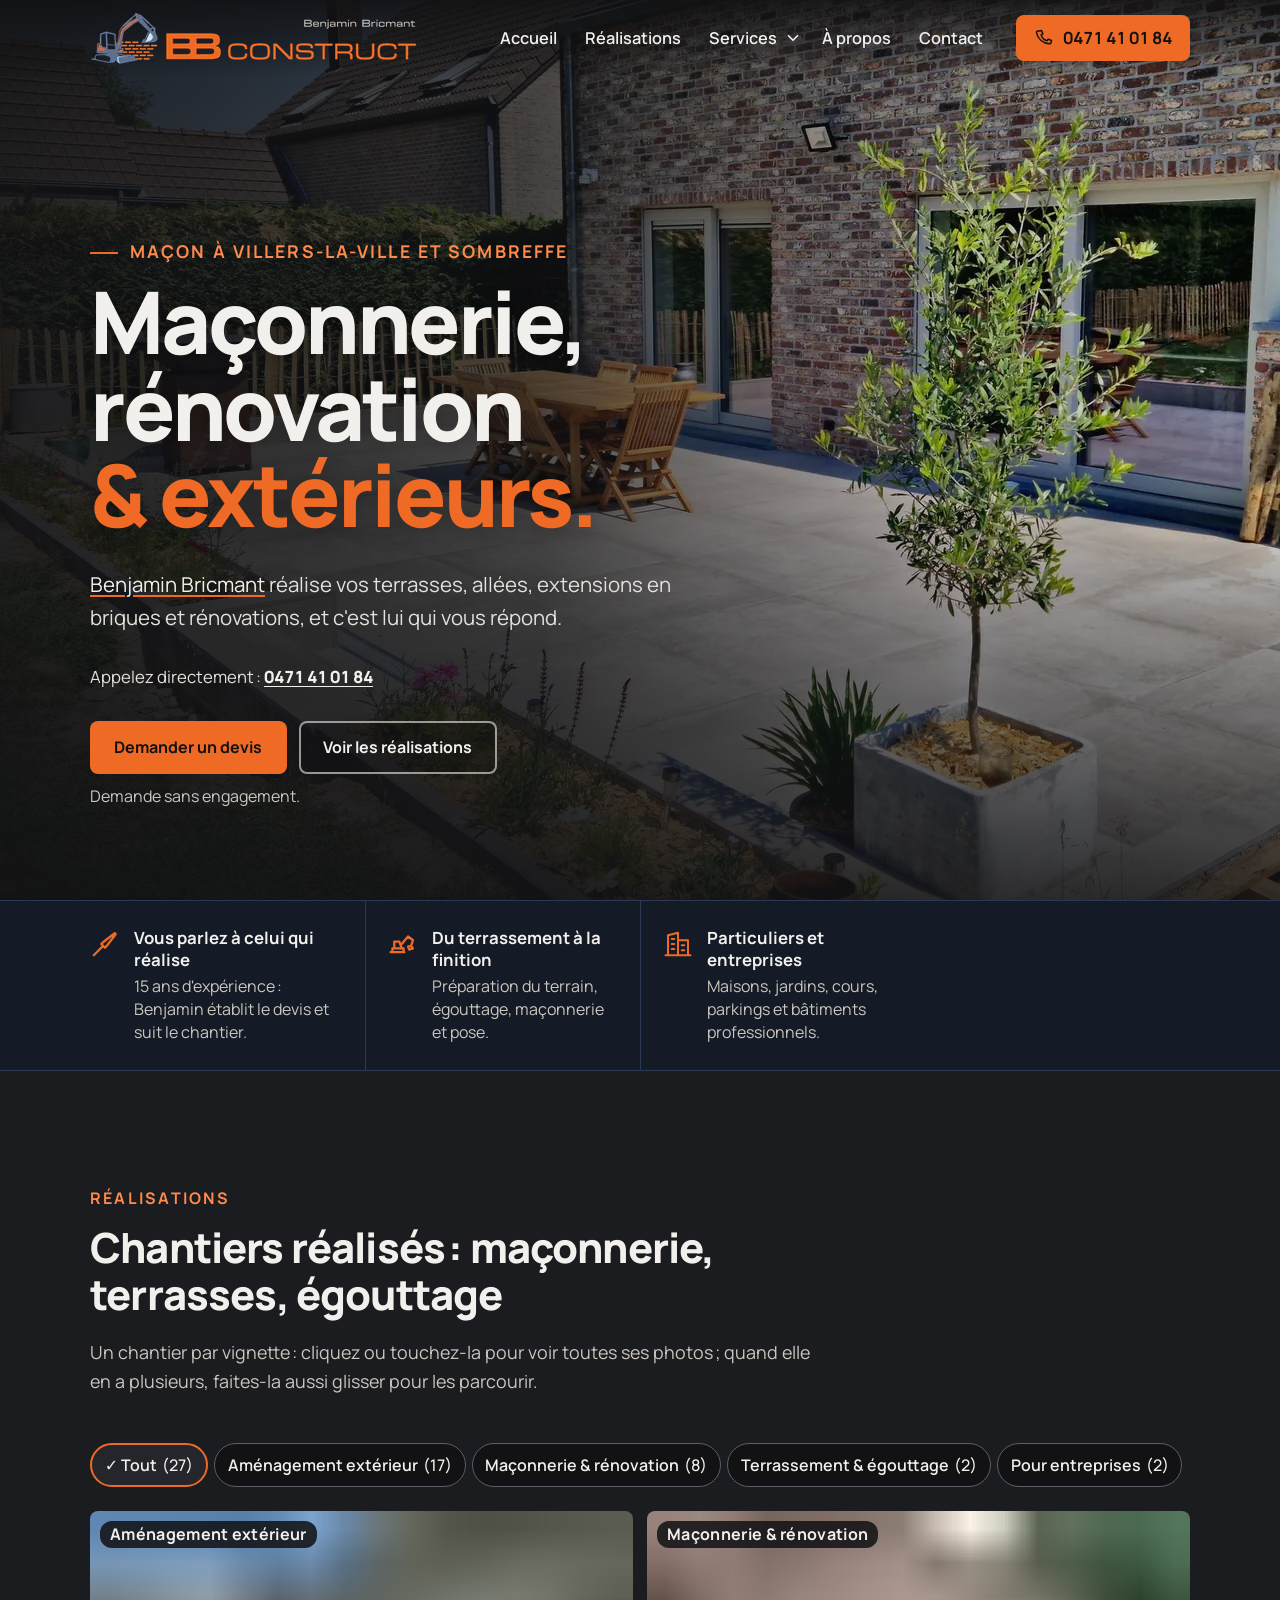
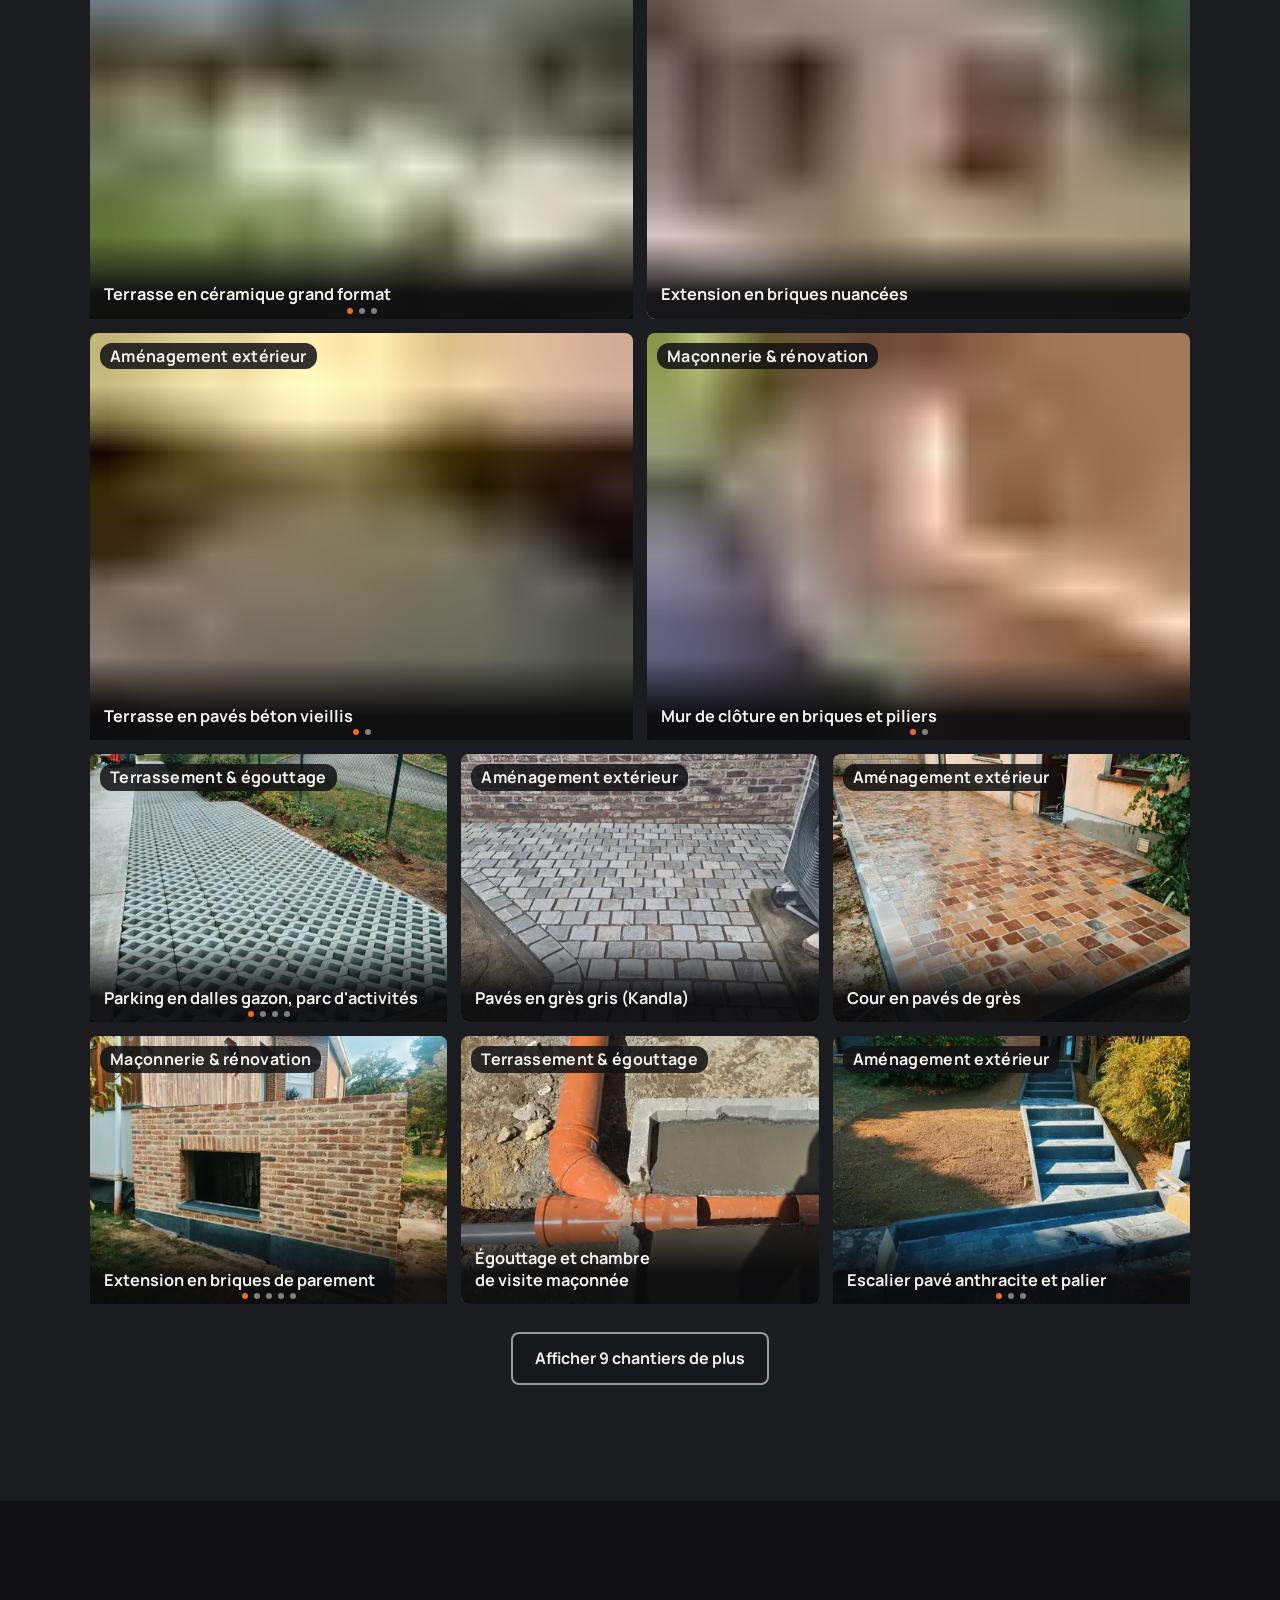
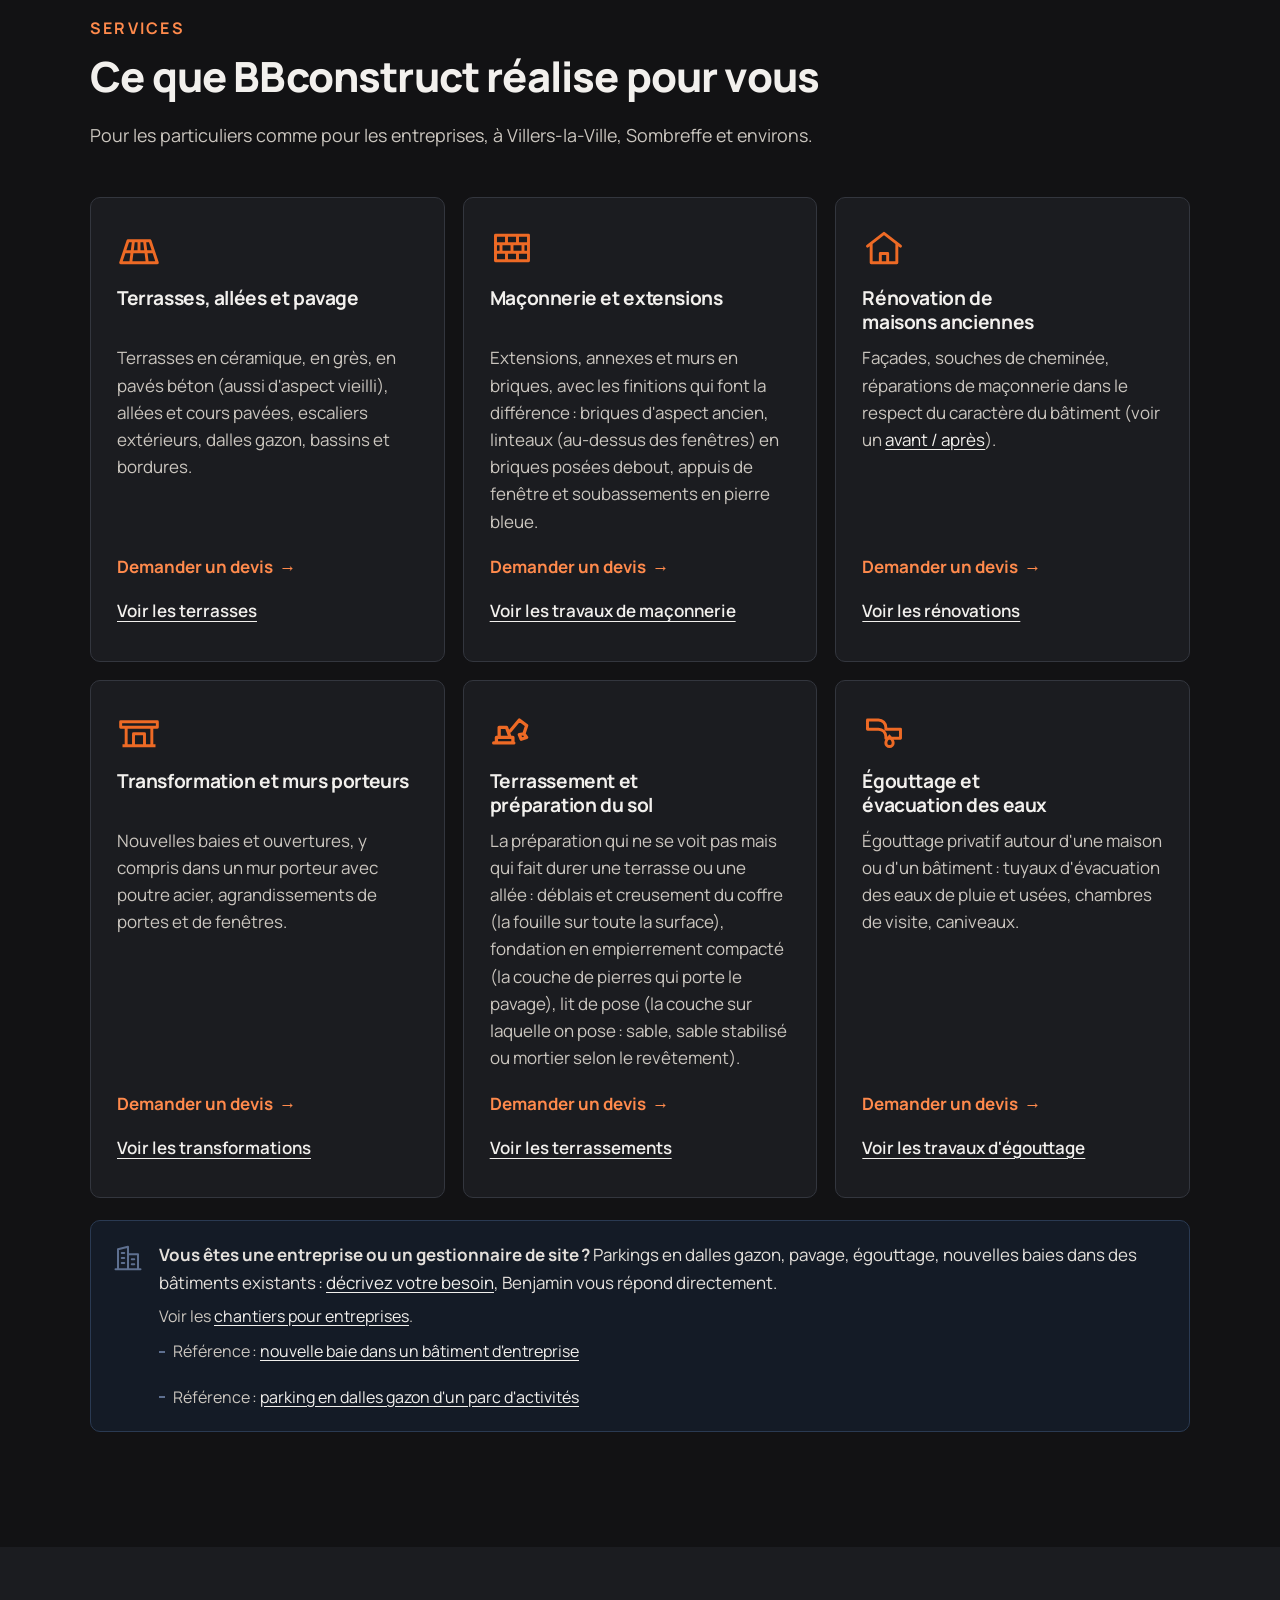
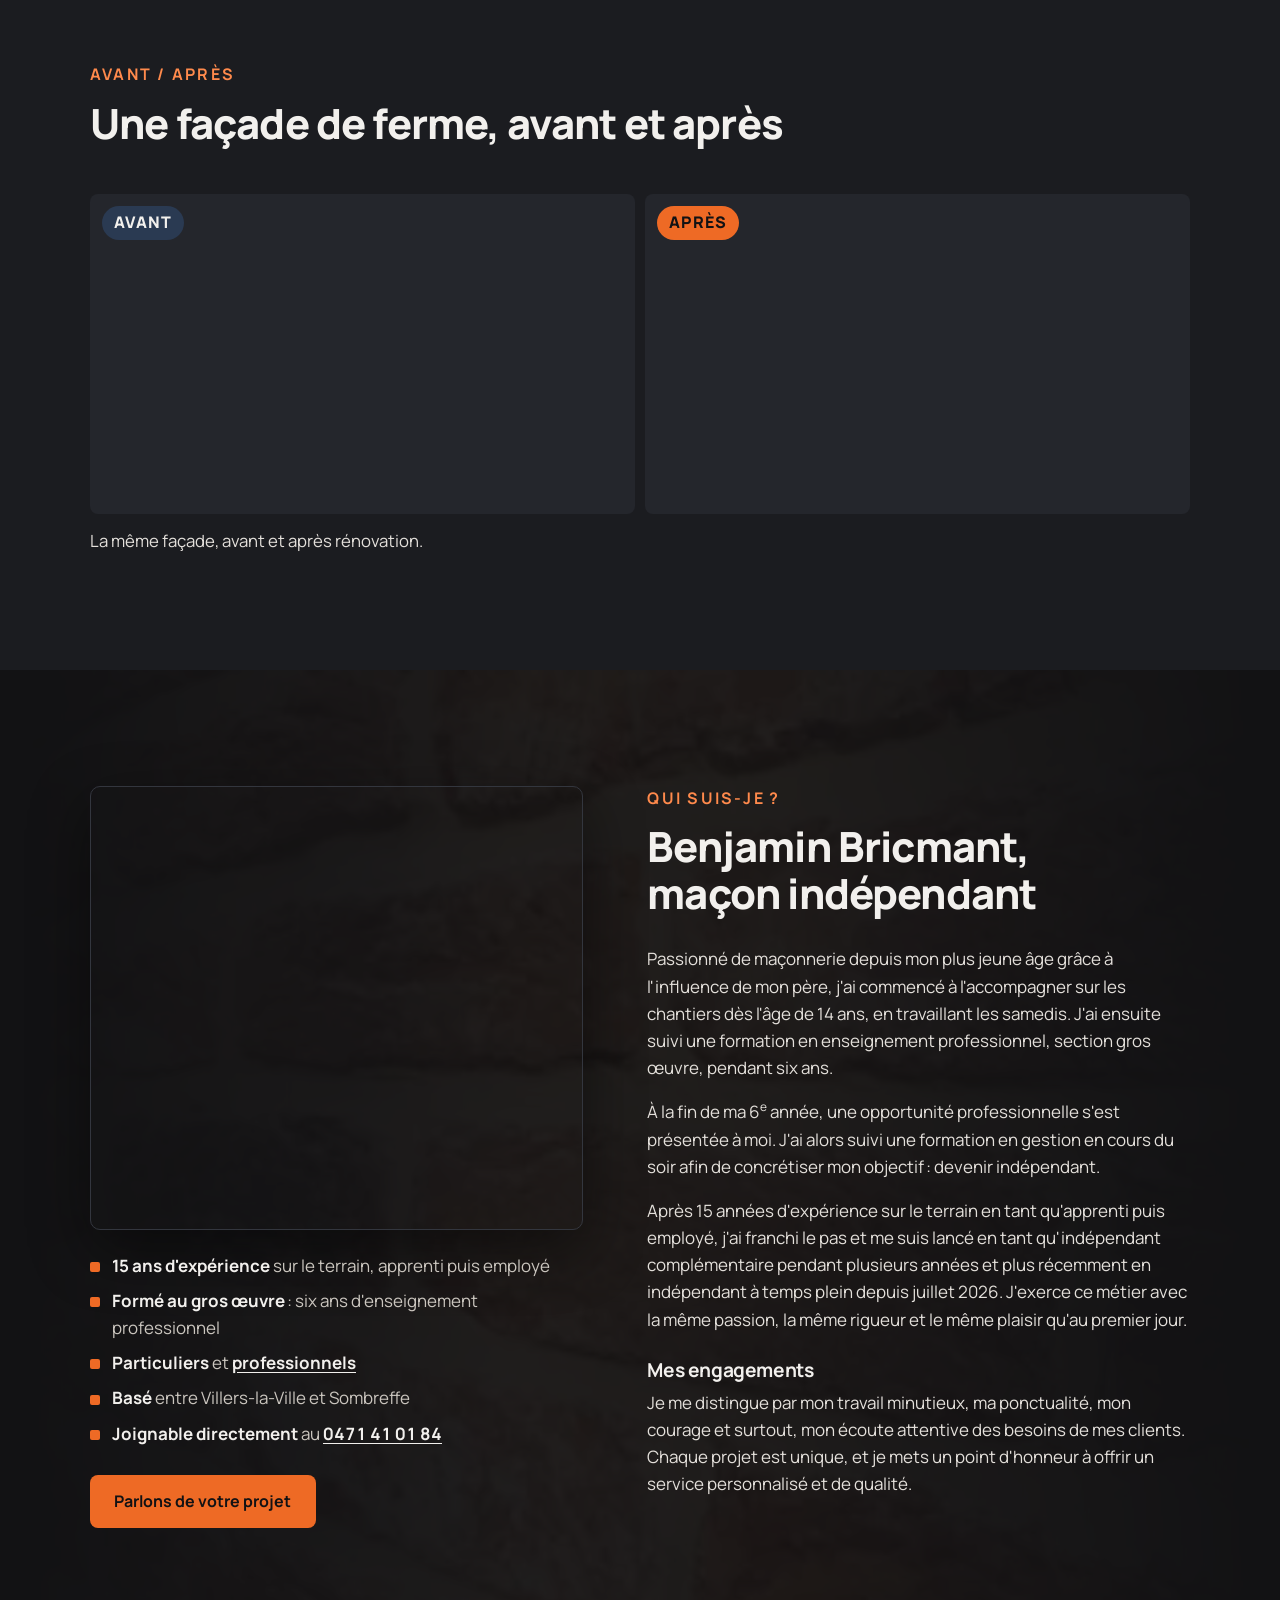
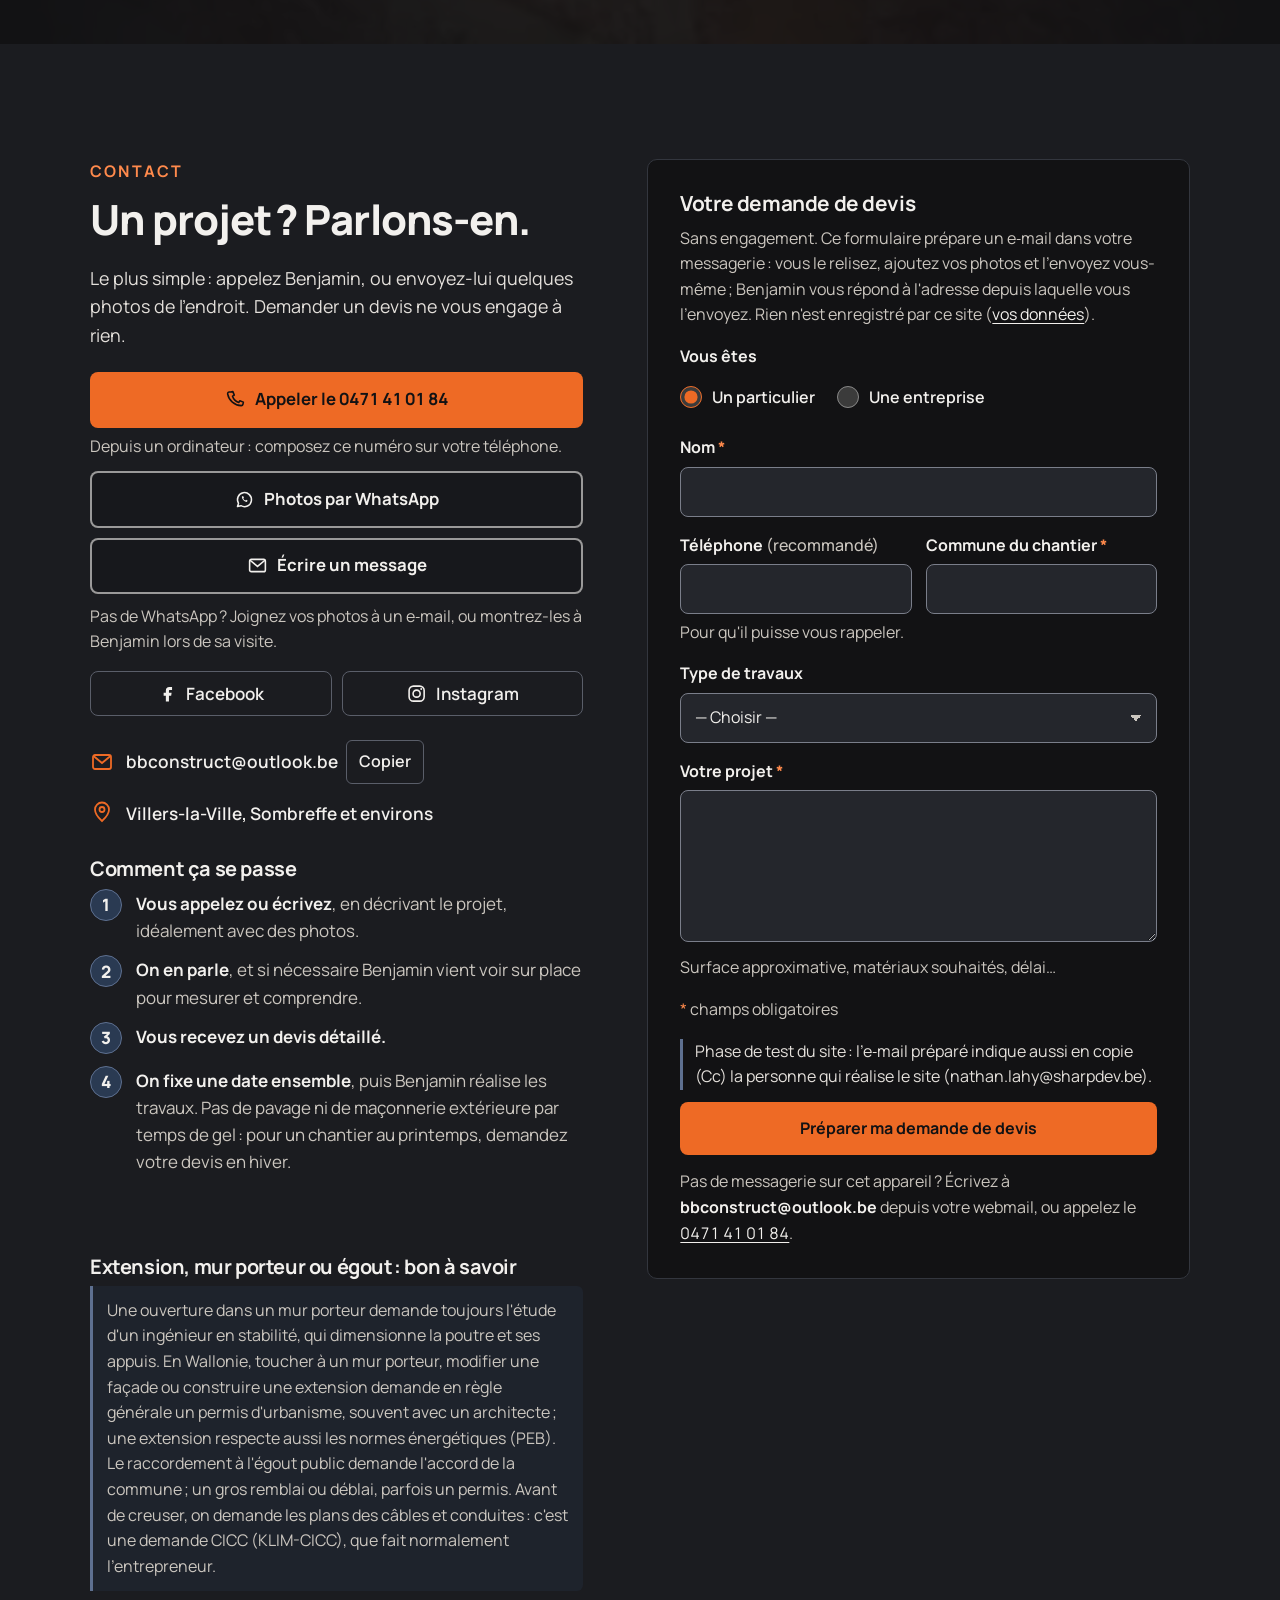
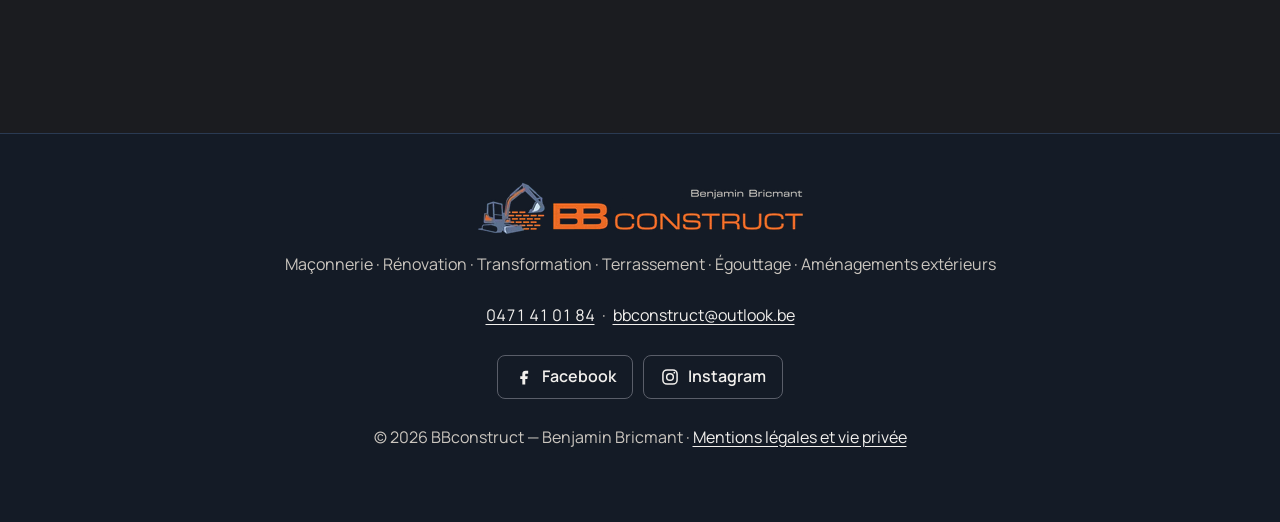
==== commit c099ad4c: "Publish the site" ====
--- a/index.html
+++ b/index.html
@@ -134,7 +134,6 @@
         <li><svg class="ico" aria-hidden="true"><use href="#i-trowel"/></svg><div><strong>Vous parlez à celui qui réalise</strong><span>15 ans d'expérience : Benjamin établit le devis et suit le chantier.</span></div></li>
         <li><svg class="ico" aria-hidden="true"><use href="#i-digger"/></svg><div><strong>Du terrassement à la finition</strong><span>Préparation du terrain, égouttage, maçonnerie et pose.</span></div></li>
         <li><svg class="ico" aria-hidden="true"><use href="#i-building"/></svg><div><strong>Particuliers et entreprises</strong><span>Maisons, jardins, cours, parkings et bâtiments professionnels.</span></div></li>
-                <li><svg class="ico" aria-hidden="true"><use href="#i-shield"/></svg><div><strong>Assurance et n° d'entreprise</strong><span><mark class="todo">[assureur · n° d'entreprise]</mark> <a href="mentions-legales/#assurances">Détails<span class="sr"> sur les assurances</span></a></span></div></li>
       </ul>
     </section>
 
@@ -545,12 +544,8 @@
             <p><strong>Vous êtes une entreprise ou un gestionnaire de site ?</strong> Parkings en dalles gazon, pavage, égouttage, nouvelles baies dans des bâtiments existants : <a href="#contact-form" data-who="Professionnel">décrivez votre besoin</a>, Benjamin vous répond directement.</p>
             <p class="pro-meta">Voir les <a href="#realisations" data-filter-link="pro">chantiers pour entreprises</a>.</p>
                         <ul class="pro-meta pro-list">
-              <li>Facturation : <mark class="todo">[TVA : assujetti (autoliquidation pour une entreprise assujettie ?) ou franchise des petites entreprises ? conditions de paiement]</mark></li>
-              <li>Attestation d'assurance : <mark class="todo">[fournie sur demande ?]</mark></li>
-              <li>Taille des chantiers : <mark class="todo">[jusqu'où, et avec quelle aide ?]</mark></li>
-              <li>Réparations et entretien (pavés affaissés, avaloirs, bordures) : <mark class="todo">[oui, lesquelles et sous quel délai ? sinon retirer la ligne]</mark></li>
-              <li>Référence : <a href="#chantier-batiment-industriel">nouvelle baie dans un bâtiment d'entreprise, terminée</a> <mark class="todo">[année, commune, si le client est d'accord]</mark></li>
-              <li>Référence : <a href="#chantier-parking-dalles-gazon">parking en dalles gazon d'un parc d'activités</a> <mark class="todo">[surface, année, commune, si le client est d'accord]</mark></li>
+              <li>Référence : <a href="#chantier-batiment-industriel">nouvelle baie dans un bâtiment d'entreprise</a></li>
+              <li>Référence : <a href="#chantier-parking-dalles-gazon">parking en dalles gazon d'un parc d'activités</a></li>
             </ul>
           </div>
         </div>
@@ -569,22 +564,8 @@
             <div class="ba-img"><img src="[data-uri]" data-src="assets/img/ferme-avant-800.webp?v=41e0b3bb03" data-srcset="assets/img/ferme-avant-480.webp?v=41e0b3bb03 480w, assets/img/ferme-avant-800.webp?v=41e0b3bb03 800w, assets/img/ferme-avant-1200.webp?v=41e0b3bb03 1200w" sizes="(max-width: 600px) calc(100vw - 32px), (max-width: 1180px) calc(50vw - 20px), 545px" decoding="async" width="800" height="462" loading="lazy" alt="Façade de ferme en briques avant rénovation, fenêtres de l'étage condamnées, toiture moussue"><noscript><img src="assets/img/ferme-avant-800.webp?v=41e0b3bb03" srcset="assets/img/ferme-avant-480.webp?v=41e0b3bb03 480w, assets/img/ferme-avant-800.webp?v=41e0b3bb03 800w, assets/img/ferme-avant-1200.webp?v=41e0b3bb03 1200w" sizes="(max-width: 600px) calc(100vw - 32px), (max-width: 1180px) calc(50vw - 20px), 545px" decoding="async" width="800" height="462" loading="lazy" alt="Façade de ferme en briques avant rénovation, fenêtres de l'étage condamnées, toiture moussue"></noscript><span class="ba-tag" aria-hidden="true">Avant</span></div>
             <div class="ba-img"><img src="[data-uri]" data-src="assets/img/ferme-apres-800.webp?v=3fe64c57b4" data-srcset="assets/img/ferme-apres-480.webp?v=3fe64c57b4 480w, assets/img/ferme-apres-800.webp?v=3fe64c57b4 800w, assets/img/ferme-apres-1200.webp?v=3fe64c57b4 1200w" sizes="(max-width: 600px) calc(100vw - 32px), (max-width: 1180px) calc(50vw - 20px), 545px" decoding="async" width="800" height="450" loading="lazy" alt="La même façade après rénovation, linteaux et appuis en pierre bleue, encadrement de porte en pierre et châssis anthracite"><noscript><img src="assets/img/ferme-apres-800.webp?v=3fe64c57b4" srcset="assets/img/ferme-apres-480.webp?v=3fe64c57b4 480w, assets/img/ferme-apres-800.webp?v=3fe64c57b4 800w, assets/img/ferme-apres-1200.webp?v=3fe64c57b4 1200w" sizes="(max-width: 600px) calc(100vw - 32px), (max-width: 1180px) calc(50vw - 20px), 545px" decoding="async" width="800" height="450" loading="lazy" alt="La même façade après rénovation, linteaux et appuis en pierre bleue, encadrement de porte en pierre et châssis anthracite"></noscript><span class="ba-tag ba-tag-after" aria-hidden="true">Après</span></div>
           </div>
-          <figcaption>La même façade, avant et après rénovation. Travaux de BBconstruct : <mark class="todo">[à confirmer par Benjamin : ce qu'il a fait lui-même (note, question 4)]</mark></figcaption>
+          <figcaption>La même façade, avant et après rénovation.</figcaption>
         </figure>
-      </div>
-    </section>
-
-        <section class="section" id="avis" aria-labelledby="avis-title">
-      <div class="wrap">
-        <header class="sec-head">
-          <p class="eyebrow">Avis de clients</p>
-          <h2 id="avis-title">Ils ont fait appel à Benjamin</h2>
-        </header>
-        <ul class="quotes">
-          <li class="quote"><p><mark class="todo">[citation d'un client, avec son accord]</mark></p><p class="quote-by"><mark class="todo">[prénom, commune, type de travaux]</mark></p></li>
-          <li class="quote"><p><mark class="todo">[citation d'un client, avec son accord]</mark></p><p class="quote-by"><mark class="todo">[prénom, commune, type de travaux]</mark></p></li>
-        </ul>
-                <p class="quotes-note"><mark class="todo">[Avis recueillis directement par Benjamin auprès de ses clients et publiés avec leur accord, sans modification — à confirmer]</mark></p>
       </div>
     </section>
 
@@ -626,7 +607,6 @@
           <div class="contact-actions">
             <a class="btn btn-orange btn-lg" href="tel:+32471410184"><svg class="ico" aria-hidden="true"><use href="#i-phone"/></svg><span class="btn-label">Appeler le <span class="tel-n">0471 41 01 84</span></span></a>
                         <p class="call-desk">Depuis un ordinateur : composez ce numéro sur votre téléphone.</p>
-            <p class="call-note"><mark class="todo">[délai de rappel ?]</mark></p>
                         <a class="btn btn-ghost btn-lg" href="https://wa.me/32471410184?text=Bonjour%20Benjamin%2C%20je%20vous%20contacte%20depuis%20votre%20site%20pour%20un%20projet%20%3A%20" data-wa-text="Bonjour Benjamin, je vous contacte depuis votre site pour un projet : " data-wa-texts="{&quot;exterieur&quot;: &quot;Bonjour Benjamin, je vous contacte depuis votre site pour un projet d&#x27;aménagement extérieur (terrasse, allée, pavage…) : &quot;, &quot;maconnerie&quot;: &quot;Bonjour Benjamin, je vous contacte depuis votre site pour un projet de maçonnerie ou de rénovation : &quot;, &quot;renovation&quot;: &quot;Bonjour Benjamin, je vous contacte depuis votre site pour un projet de maçonnerie ou de rénovation : &quot;, &quot;terrassement&quot;: &quot;Bonjour Benjamin, je vous contacte depuis votre site pour un projet de terrassement ou d&#x27;égouttage : &quot;}" rel="noopener" target="_blank"><svg class="ico" aria-hidden="true"><use href="#i-whatsapp"/></svg>Photos par WhatsApp<span class="sr"> (nouvel onglet)</span></a>
             <a class="btn btn-ghost btn-lg" href="#contact-form" data-quote=""><svg class="ico" aria-hidden="true"><use href="#i-mail"/></svg>Écrire un message</a>
           </div>
@@ -637,15 +617,14 @@
           </ul>
           <ul class="contact-list">
             <li><svg class="ico" aria-hidden="true"><use href="#i-mail"/></svg><span class="cl-text"><a href="mailto:bbconstruct@outlook.be">bbconstruct@outlook.be</a> <button type="button" class="copy-btn" data-copy="bbconstruct@outlook.be"><span class="copy-label">Copier</span><span class="sr"> l'adresse e‑mail</span></button></span></li>
-                        <li><svg class="ico" aria-hidden="true"><use href="#i-pin"/></svg><span class="cl-text"><span class="nw">Villers-la-Ville</span>, Sombreffe et environs <mark class="todo">[communes ou rayon en km]</mark></span></li>
-            <li><svg class="ico" aria-hidden="true"><use href="#i-building"/></svg><span class="cl-text"><mark class="todo">[adresse du siège et n° d'entreprise]</mark></span></li>
+                        <li><svg class="ico" aria-hidden="true"><use href="#i-pin"/></svg><span class="cl-text"><span class="nw">Villers-la-Ville</span>, Sombreffe et environs</span></li>
           </ul>
 
           <h3 class="steps-title" id="etapes">Comment ça se passe</h3>
           <ol class="steps">
             <li><strong>Vous appelez ou écrivez</strong>, en décrivant le projet, idéalement avec des photos.</li>
             <li><strong>On en parle</strong>, et si nécessaire Benjamin vient voir sur place pour mesurer et comprendre.</li>
-                        <li><strong>Vous recevez un devis détaillé</strong> <mark class="todo">[gratuit ? délai d'envoi ? ordre de prix ? TVA à 6 % ?]</mark>.</li>
+                        <li><strong>Vous recevez un devis détaillé.</strong></li>
             <li><strong>On fixe une date ensemble</strong>, puis Benjamin réalise les travaux. Pas de pavage ni de maçonnerie extérieure par temps de gel : pour un chantier au printemps, demandez votre devis en hiver.</li>
           </ol>
           <p class="steps-more"><a href="#bon-a-savoir">Extension, mur porteur ou égout ? Lisez « bon à savoir »</a></p>
@@ -711,7 +690,7 @@
         </form>
         <div class="contact-steps">
             <h3 class="permit-title" id="bon-a-savoir">Extension, mur porteur ou égout : bon à savoir</h3>
-                        <p class="permit-note">Une ouverture dans un mur porteur demande toujours l'étude d'un ingénieur en stabilité, qui dimensionne la poutre et ses appuis. En Wallonie, toucher à un mur porteur, modifier une façade ou construire une extension demande en règle générale un permis d'urbanisme, souvent avec un architecte ; une extension respecte aussi les normes énergétiques (PEB). Le raccordement à l'égout public demande l'accord de la commune ; un gros remblai ou déblai, parfois un permis. Avant de creuser, on demande les plans des câbles et conduites : c'est une demande CICC (KLIM-CICC), que fait normalement l'entrepreneur. <mark class="todo">[Benjamin vous dit lors de sa visite ce qu'il faut prévoir]</mark></p>
+                        <p class="permit-note">Une ouverture dans un mur porteur demande toujours l'étude d'un ingénieur en stabilité, qui dimensionne la poutre et ses appuis. En Wallonie, toucher à un mur porteur, modifier une façade ou construire une extension demande en règle générale un permis d'urbanisme, souvent avec un architecte ; une extension respecte aussi les normes énergétiques (PEB). Le raccordement à l'égout public demande l'accord de la commune ; un gros remblai ou déblai, parfois un permis. Avant de creuser, on demande les plans des câbles et conduites : c'est une demande CICC (KLIM-CICC), que fait normalement l'entrepreneur.</p>
             <p class="contact-end"><a class="btn btn-orange btn-lg" href="tel:+32471410184"><svg class="ico" aria-hidden="true"><use href="#i-phone"/></svg><span class="btn-label">Appeler le <span class="tel-n">0471 41 01 84</span></span></a></p>
         </div>
       </div>
@@ -730,7 +709,7 @@
         <li><a href="https://www.facebook.com/profile.php?id=61558413994989" rel="noopener" target="_blank"><svg class="ico" aria-hidden="true"><use href="#i-fb"/></svg><span class="sr">Voir les chantiers sur </span>Facebook<span class="sr"> (nouvel onglet)</span></a></li>
         <li><a href="https://www.instagram.com/benjaminbricmantbbconstruct/" rel="noopener" target="_blank"><svg class="ico" aria-hidden="true"><use href="#i-ig"/></svg><span class="sr">Suivre sur </span>Instagram<span class="sr"> (nouvel onglet)</span></a></li>
       </ul>
-            <p class="legal">© <span id="year">2026</span> BBconstruct — Benjamin Bricmant · N° d'entreprise <mark class="todo">[0xxx.xxx.xxx]</mark> · <a href="mentions-legales/">Mentions légales et vie privée</a></p>
+            <p class="legal">© <span id="year">2026</span> BBconstruct — Benjamin Bricmant · <a href="mentions-legales/">Mentions légales et vie privée</a></p>
     </div>
   </footer>
 
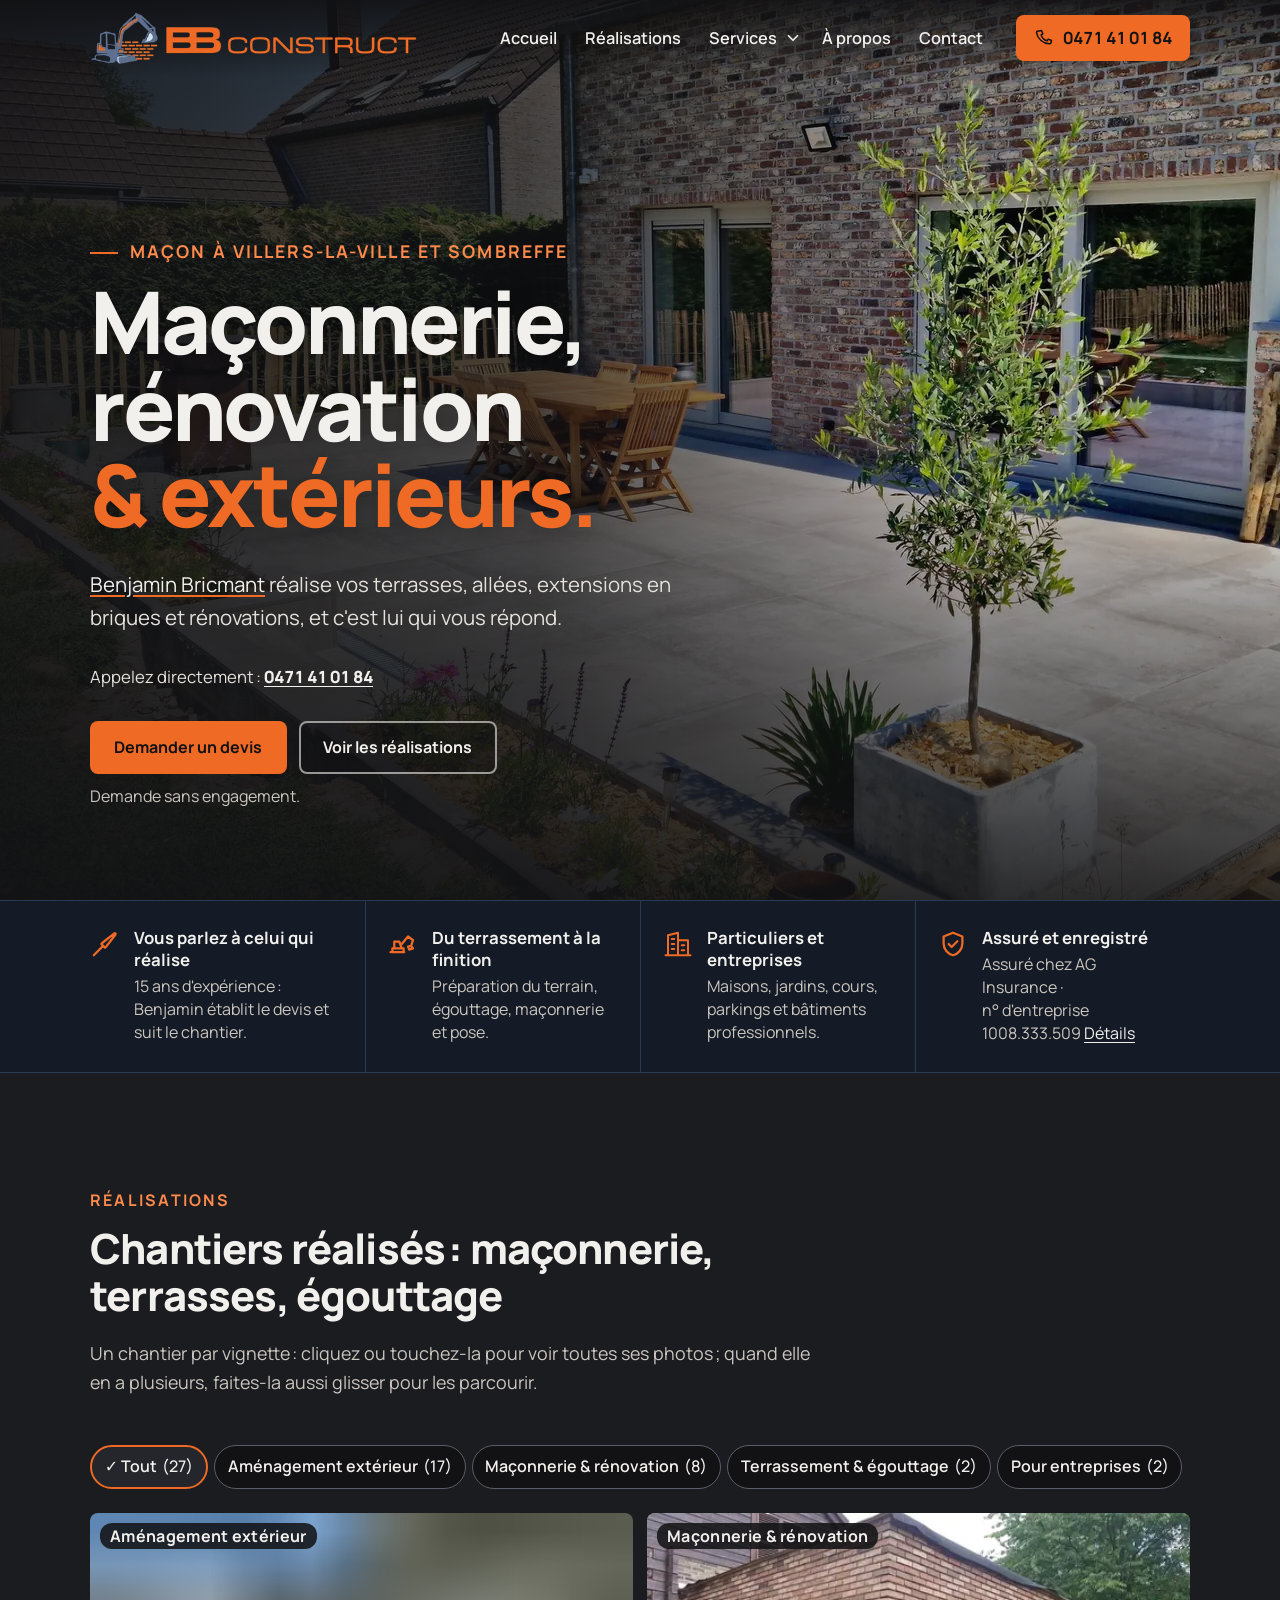
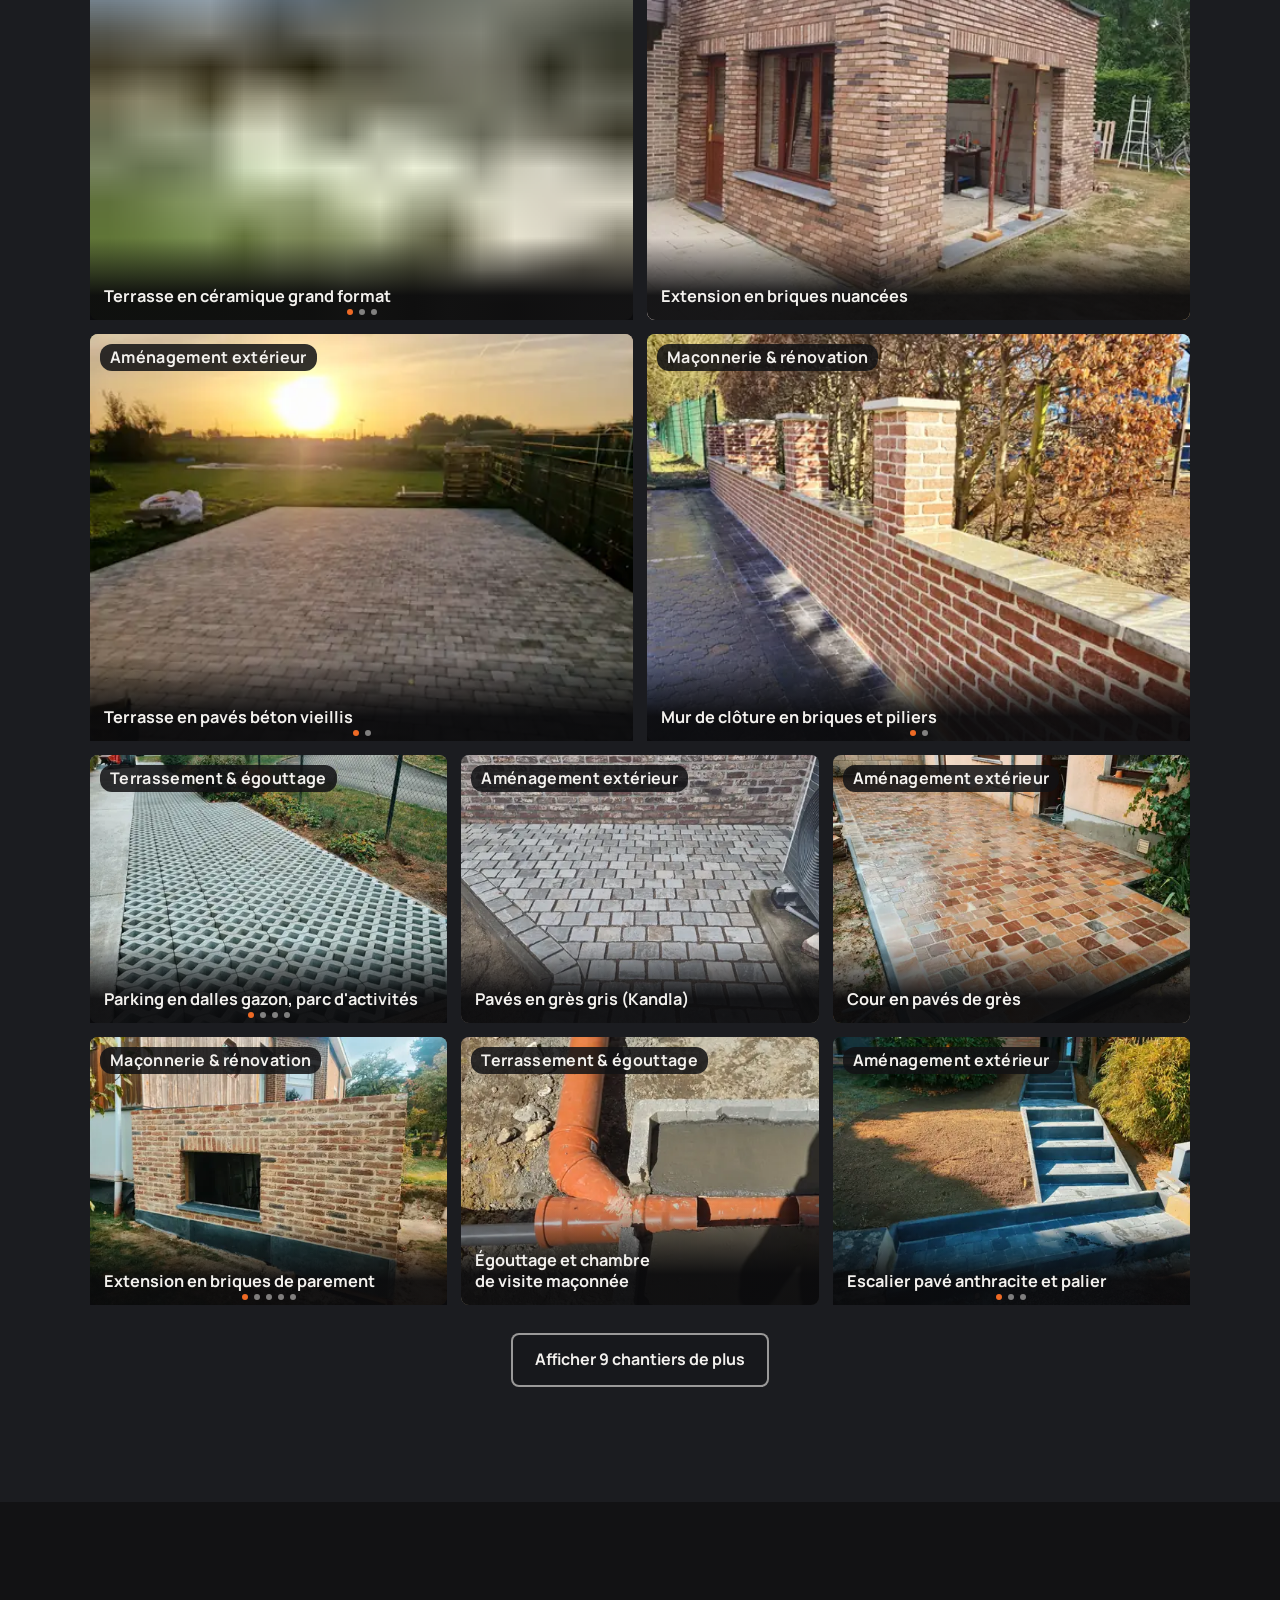
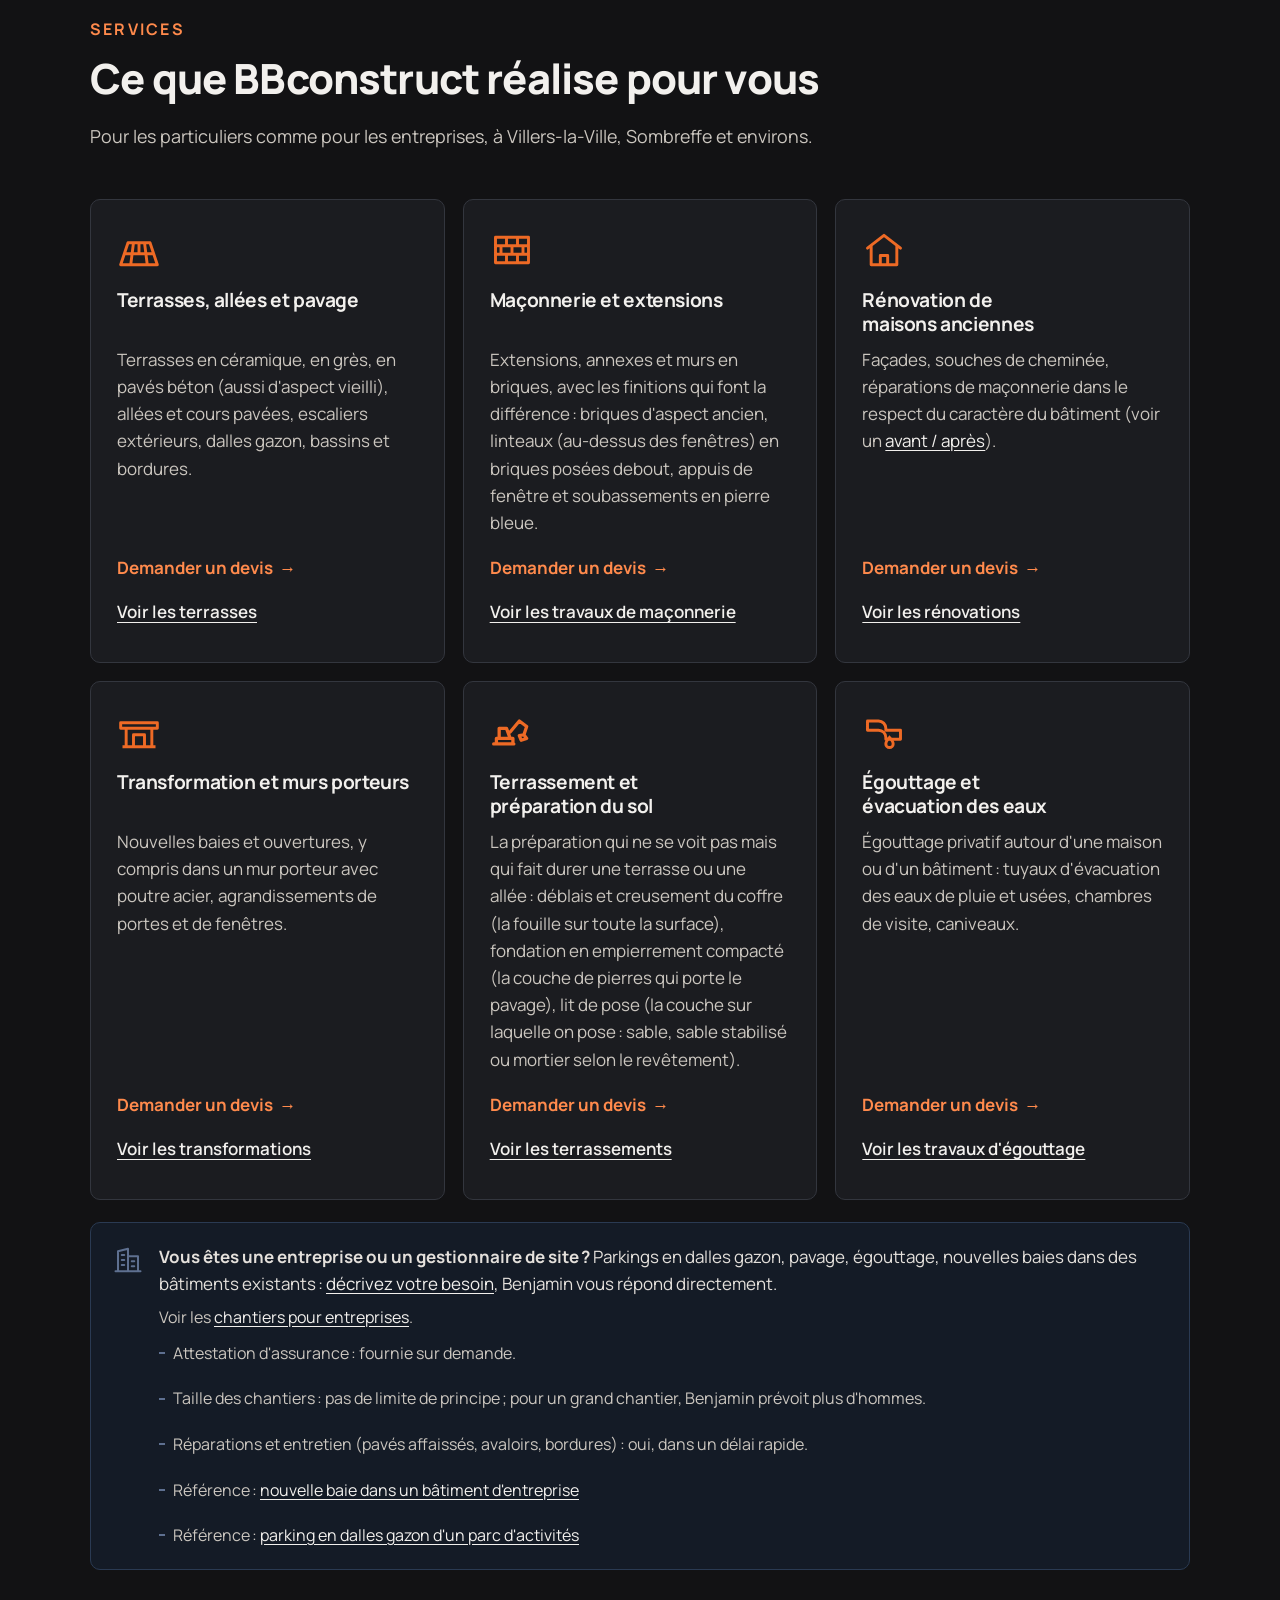
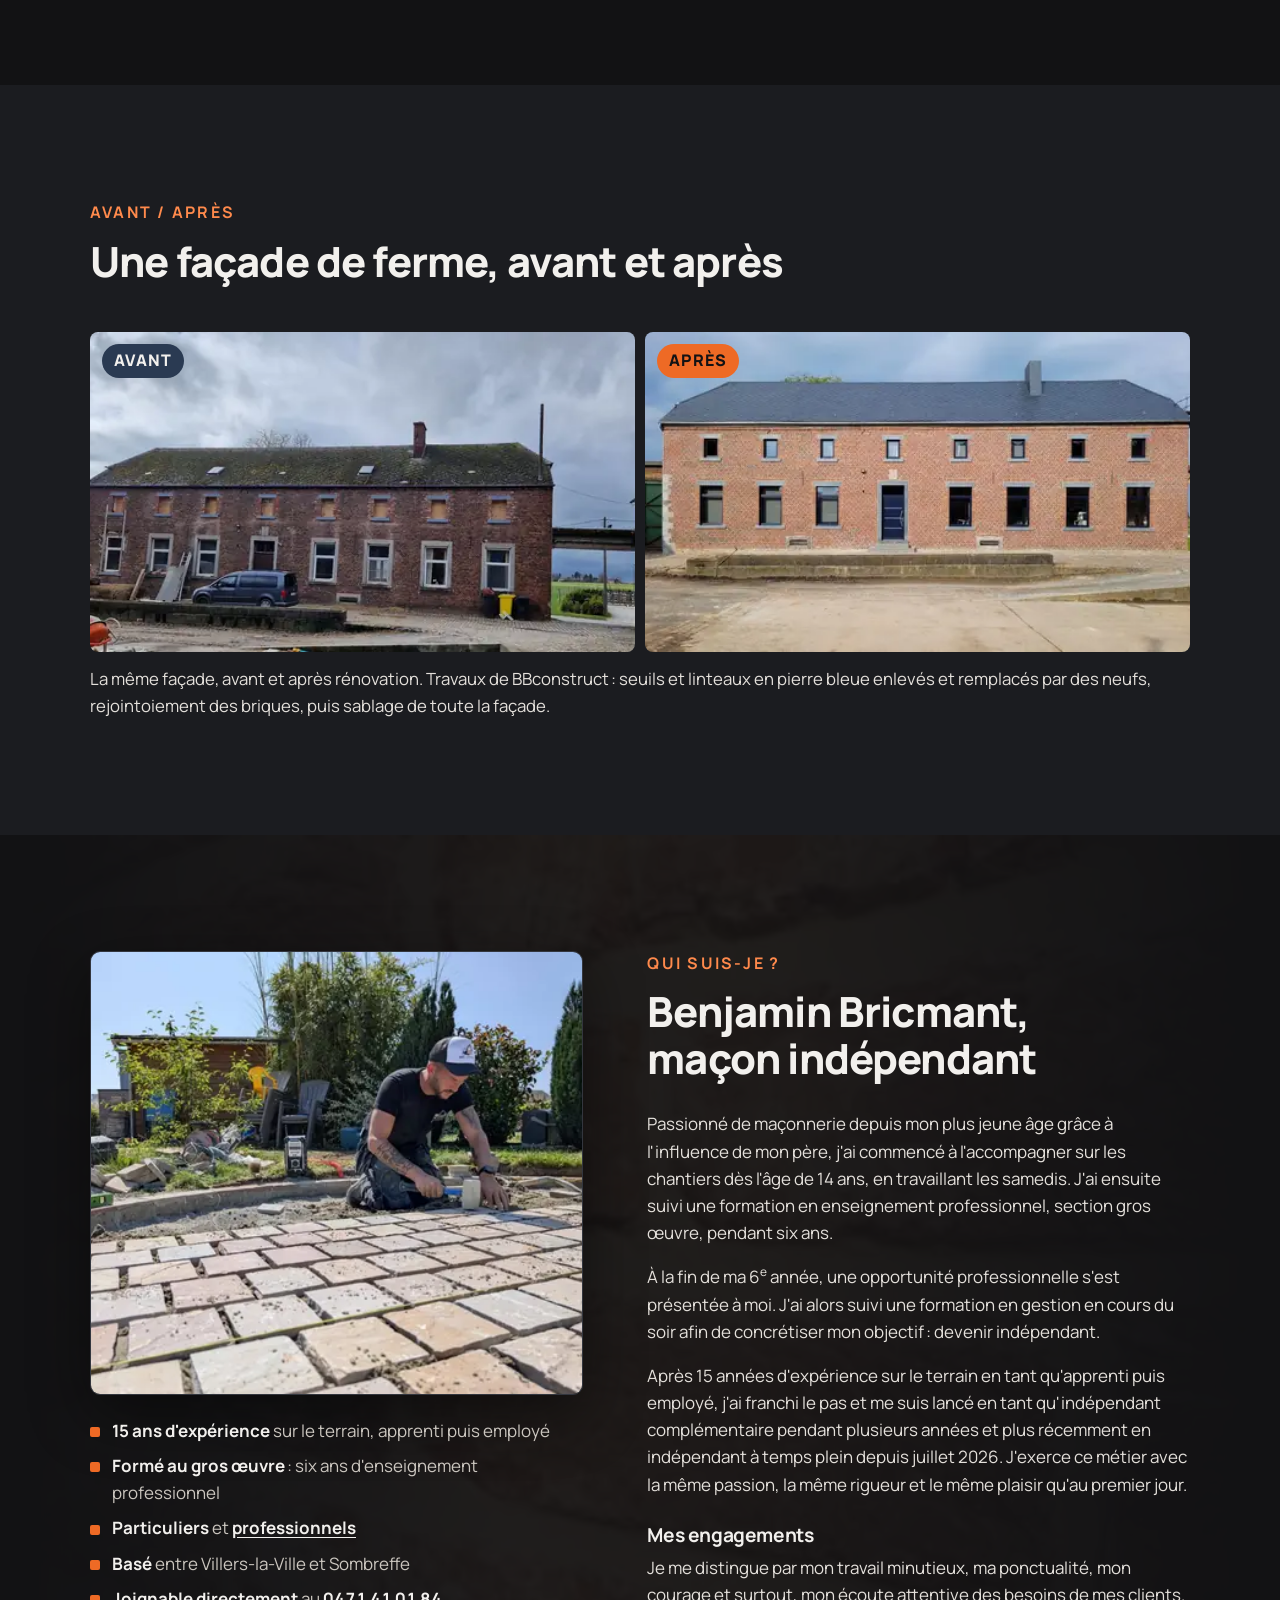
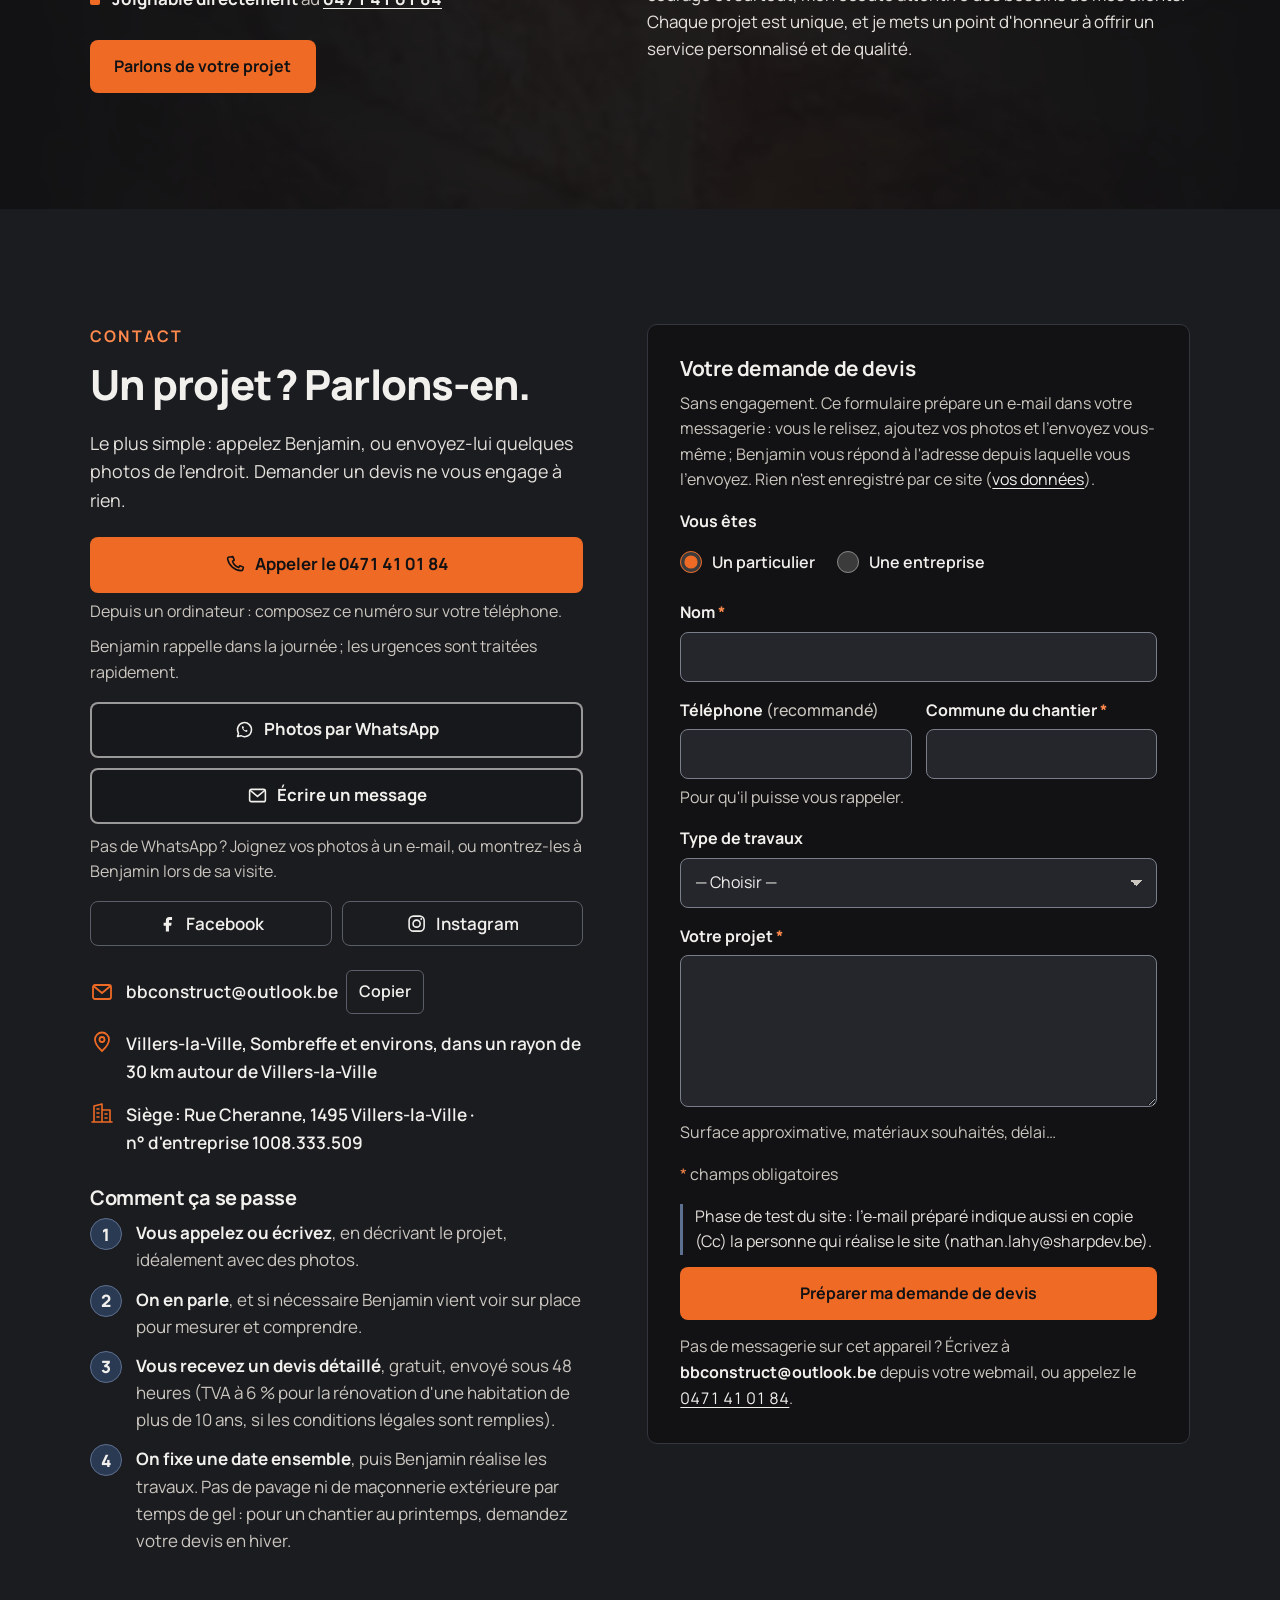
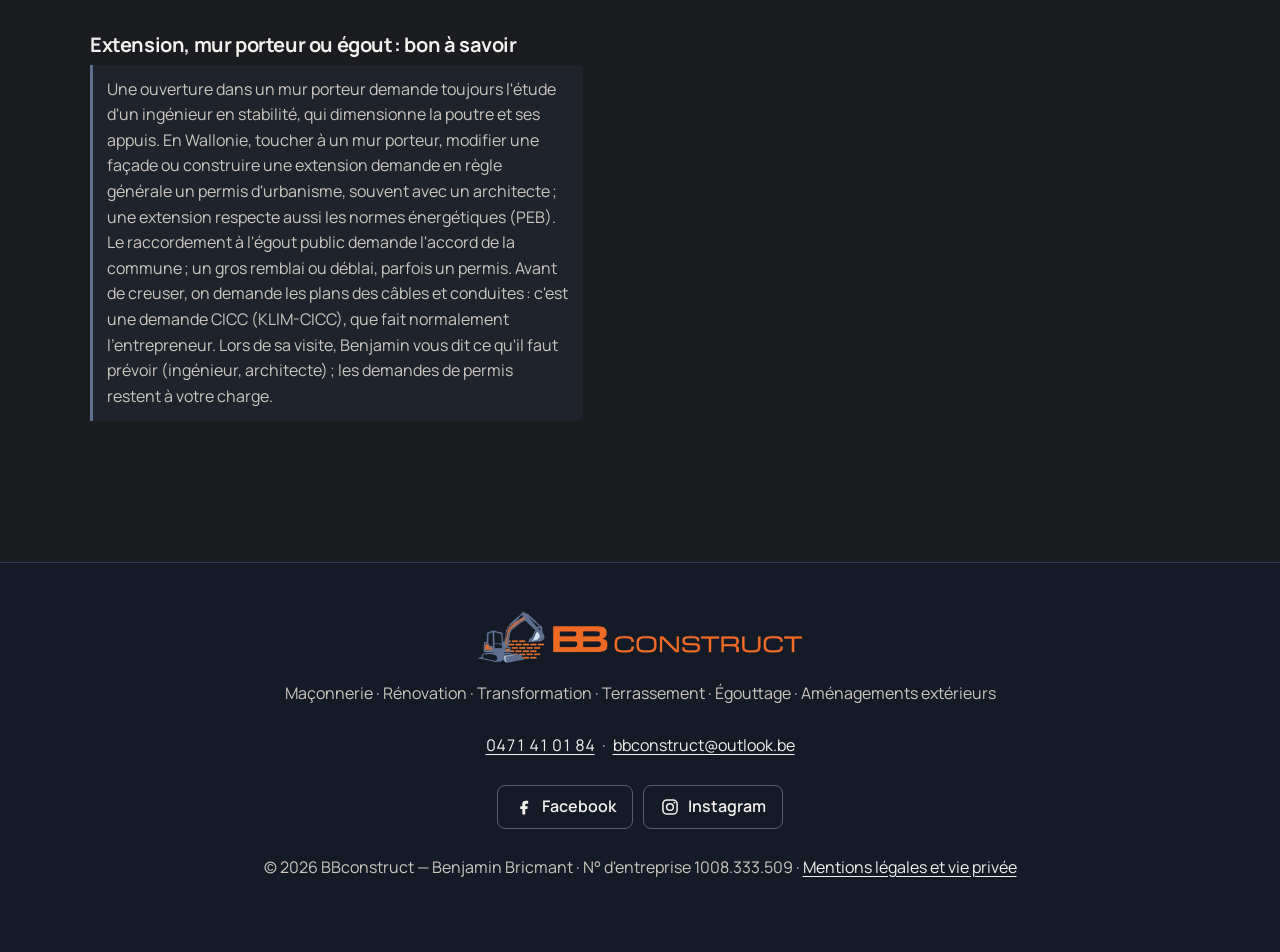
==== commit ae1f099e: "Publish the site" ====
--- a/index.html
+++ b/index.html
@@ -134,6 +134,7 @@
         <li><svg class="ico" aria-hidden="true"><use href="#i-trowel"/></svg><div><strong>Vous parlez à celui qui réalise</strong><span>15 ans d'expérience : Benjamin établit le devis et suit le chantier.</span></div></li>
         <li><svg class="ico" aria-hidden="true"><use href="#i-digger"/></svg><div><strong>Du terrassement à la finition</strong><span>Préparation du terrain, égouttage, maçonnerie et pose.</span></div></li>
         <li><svg class="ico" aria-hidden="true"><use href="#i-building"/></svg><div><strong>Particuliers et entreprises</strong><span>Maisons, jardins, cours, parkings et bâtiments professionnels.</span></div></li>
+        <li><svg class="ico" aria-hidden="true"><use href="#i-shield"/></svg><div><strong>Assuré et enregistré</strong><span>Assuré chez AG Insurance · n° d'entreprise 1008.333.509 <a href="mentions-legales/#assurances">Détails<span class="sr"> sur les assurances</span></a></span></div></li>
       </ul>
     </section>
 
@@ -544,6 +545,9 @@
             <p><strong>Vous êtes une entreprise ou un gestionnaire de site ?</strong> Parkings en dalles gazon, pavage, égouttage, nouvelles baies dans des bâtiments existants : <a href="#contact-form" data-who="Professionnel">décrivez votre besoin</a>, Benjamin vous répond directement.</p>
             <p class="pro-meta">Voir les <a href="#realisations" data-filter-link="pro">chantiers pour entreprises</a>.</p>
                         <ul class="pro-meta pro-list">
+              <li>Attestation d'assurance : fournie sur demande.</li>
+              <li>Taille des chantiers : pas de limite de principe ; pour un grand chantier, Benjamin prévoit plus d'hommes.</li>
+              <li>Réparations et entretien (pavés affaissés, avaloirs, bordures) : oui, dans un délai rapide.</li>
               <li>Référence : <a href="#chantier-batiment-industriel">nouvelle baie dans un bâtiment d'entreprise</a></li>
               <li>Référence : <a href="#chantier-parking-dalles-gazon">parking en dalles gazon d'un parc d'activités</a></li>
             </ul>
@@ -564,7 +568,7 @@
             <div class="ba-img"><img src="[data-uri]" data-src="assets/img/ferme-avant-800.webp?v=41e0b3bb03" data-srcset="assets/img/ferme-avant-480.webp?v=41e0b3bb03 480w, assets/img/ferme-avant-800.webp?v=41e0b3bb03 800w, assets/img/ferme-avant-1200.webp?v=41e0b3bb03 1200w" sizes="(max-width: 600px) calc(100vw - 32px), (max-width: 1180px) calc(50vw - 20px), 545px" decoding="async" width="800" height="462" loading="lazy" alt="Façade de ferme en briques avant rénovation, fenêtres de l'étage condamnées, toiture moussue"><noscript><img src="assets/img/ferme-avant-800.webp?v=41e0b3bb03" srcset="assets/img/ferme-avant-480.webp?v=41e0b3bb03 480w, assets/img/ferme-avant-800.webp?v=41e0b3bb03 800w, assets/img/ferme-avant-1200.webp?v=41e0b3bb03 1200w" sizes="(max-width: 600px) calc(100vw - 32px), (max-width: 1180px) calc(50vw - 20px), 545px" decoding="async" width="800" height="462" loading="lazy" alt="Façade de ferme en briques avant rénovation, fenêtres de l'étage condamnées, toiture moussue"></noscript><span class="ba-tag" aria-hidden="true">Avant</span></div>
             <div class="ba-img"><img src="[data-uri]" data-src="assets/img/ferme-apres-800.webp?v=3fe64c57b4" data-srcset="assets/img/ferme-apres-480.webp?v=3fe64c57b4 480w, assets/img/ferme-apres-800.webp?v=3fe64c57b4 800w, assets/img/ferme-apres-1200.webp?v=3fe64c57b4 1200w" sizes="(max-width: 600px) calc(100vw - 32px), (max-width: 1180px) calc(50vw - 20px), 545px" decoding="async" width="800" height="450" loading="lazy" alt="La même façade après rénovation, linteaux et appuis en pierre bleue, encadrement de porte en pierre et châssis anthracite"><noscript><img src="assets/img/ferme-apres-800.webp?v=3fe64c57b4" srcset="assets/img/ferme-apres-480.webp?v=3fe64c57b4 480w, assets/img/ferme-apres-800.webp?v=3fe64c57b4 800w, assets/img/ferme-apres-1200.webp?v=3fe64c57b4 1200w" sizes="(max-width: 600px) calc(100vw - 32px), (max-width: 1180px) calc(50vw - 20px), 545px" decoding="async" width="800" height="450" loading="lazy" alt="La même façade après rénovation, linteaux et appuis en pierre bleue, encadrement de porte en pierre et châssis anthracite"></noscript><span class="ba-tag ba-tag-after" aria-hidden="true">Après</span></div>
           </div>
-          <figcaption>La même façade, avant et après rénovation.</figcaption>
+          <figcaption>La même façade, avant et après rénovation. Travaux de BBconstruct : seuils et linteaux en pierre bleue enlevés et remplacés par des neufs, rejointoiement des briques, puis sablage de toute la façade.</figcaption>
         </figure>
       </div>
     </section>
@@ -607,6 +611,7 @@
           <div class="contact-actions">
             <a class="btn btn-orange btn-lg" href="tel:+32471410184"><svg class="ico" aria-hidden="true"><use href="#i-phone"/></svg><span class="btn-label">Appeler le <span class="tel-n">0471 41 01 84</span></span></a>
                         <p class="call-desk">Depuis un ordinateur : composez ce numéro sur votre téléphone.</p>
+            <p class="call-note">Benjamin rappelle dans la journée ; les urgences sont traitées rapidement.</p>
                         <a class="btn btn-ghost btn-lg" href="https://wa.me/32471410184?text=Bonjour%20Benjamin%2C%20je%20vous%20contacte%20depuis%20votre%20site%20pour%20un%20projet%20%3A%20" data-wa-text="Bonjour Benjamin, je vous contacte depuis votre site pour un projet : " data-wa-texts="{&quot;exterieur&quot;: &quot;Bonjour Benjamin, je vous contacte depuis votre site pour un projet d&#x27;aménagement extérieur (terrasse, allée, pavage…) : &quot;, &quot;maconnerie&quot;: &quot;Bonjour Benjamin, je vous contacte depuis votre site pour un projet de maçonnerie ou de rénovation : &quot;, &quot;renovation&quot;: &quot;Bonjour Benjamin, je vous contacte depuis votre site pour un projet de maçonnerie ou de rénovation : &quot;, &quot;terrassement&quot;: &quot;Bonjour Benjamin, je vous contacte depuis votre site pour un projet de terrassement ou d&#x27;égouttage : &quot;}" rel="noopener" target="_blank"><svg class="ico" aria-hidden="true"><use href="#i-whatsapp"/></svg>Photos par WhatsApp<span class="sr"> (nouvel onglet)</span></a>
             <a class="btn btn-ghost btn-lg" href="#contact-form" data-quote=""><svg class="ico" aria-hidden="true"><use href="#i-mail"/></svg>Écrire un message</a>
           </div>
@@ -617,14 +622,15 @@
           </ul>
           <ul class="contact-list">
             <li><svg class="ico" aria-hidden="true"><use href="#i-mail"/></svg><span class="cl-text"><a href="mailto:bbconstruct@outlook.be">bbconstruct@outlook.be</a> <button type="button" class="copy-btn" data-copy="bbconstruct@outlook.be"><span class="copy-label">Copier</span><span class="sr"> l'adresse e‑mail</span></button></span></li>
-                        <li><svg class="ico" aria-hidden="true"><use href="#i-pin"/></svg><span class="cl-text"><span class="nw">Villers-la-Ville</span>, Sombreffe et environs</span></li>
+                        <li><svg class="ico" aria-hidden="true"><use href="#i-pin"/></svg><span class="cl-text"><span class="nw">Villers-la-Ville</span>, Sombreffe et environs, dans un rayon de 30 km autour de Villers-la-Ville</span></li>
+            <li><svg class="ico" aria-hidden="true"><use href="#i-building"/></svg><span class="cl-text">Siège : Rue Cheranne, 1495 Villers-la-Ville · n° d'entreprise 1008.333.509</span></li>
           </ul>
 
           <h3 class="steps-title" id="etapes">Comment ça se passe</h3>
           <ol class="steps">
             <li><strong>Vous appelez ou écrivez</strong>, en décrivant le projet, idéalement avec des photos.</li>
             <li><strong>On en parle</strong>, et si nécessaire Benjamin vient voir sur place pour mesurer et comprendre.</li>
-                        <li><strong>Vous recevez un devis détaillé.</strong></li>
+                        <li><strong>Vous recevez un devis détaillé</strong>, gratuit, envoyé sous 48 heures (TVA à 6 % pour la rénovation d'une habitation de plus de 10 ans, si les conditions légales sont remplies).</li>
             <li><strong>On fixe une date ensemble</strong>, puis Benjamin réalise les travaux. Pas de pavage ni de maçonnerie extérieure par temps de gel : pour un chantier au printemps, demandez votre devis en hiver.</li>
           </ol>
           <p class="steps-more"><a href="#bon-a-savoir">Extension, mur porteur ou égout ? Lisez « bon à savoir »</a></p>
@@ -670,6 +676,7 @@
               <option data-cat="maconnerie">Maçonnerie / extension / annexe</option>
               <option data-cat="renovation">Rénovation / transformation</option>
                             <option data-cat="terrassement">Terrassement / égouttage</option>
+              <option data-cat="renovation">Réparation / entretien</option>
               <option>Autre</option>
             </select>
           </div>
@@ -690,7 +697,7 @@
         </form>
         <div class="contact-steps">
             <h3 class="permit-title" id="bon-a-savoir">Extension, mur porteur ou égout : bon à savoir</h3>
-                        <p class="permit-note">Une ouverture dans un mur porteur demande toujours l'étude d'un ingénieur en stabilité, qui dimensionne la poutre et ses appuis. En Wallonie, toucher à un mur porteur, modifier une façade ou construire une extension demande en règle générale un permis d'urbanisme, souvent avec un architecte ; une extension respecte aussi les normes énergétiques (PEB). Le raccordement à l'égout public demande l'accord de la commune ; un gros remblai ou déblai, parfois un permis. Avant de creuser, on demande les plans des câbles et conduites : c'est une demande CICC (KLIM-CICC), que fait normalement l'entrepreneur.</p>
+                        <p class="permit-note">Une ouverture dans un mur porteur demande toujours l'étude d'un ingénieur en stabilité, qui dimensionne la poutre et ses appuis. En Wallonie, toucher à un mur porteur, modifier une façade ou construire une extension demande en règle générale un permis d'urbanisme, souvent avec un architecte ; une extension respecte aussi les normes énergétiques (PEB). Le raccordement à l'égout public demande l'accord de la commune ; un gros remblai ou déblai, parfois un permis. Avant de creuser, on demande les plans des câbles et conduites : c'est une demande CICC (KLIM-CICC), que fait normalement l'entrepreneur. Lors de sa visite, Benjamin vous dit ce qu'il faut prévoir (ingénieur, architecte) ; les demandes de permis restent à votre charge.</p>
             <p class="contact-end"><a class="btn btn-orange btn-lg" href="tel:+32471410184"><svg class="ico" aria-hidden="true"><use href="#i-phone"/></svg><span class="btn-label">Appeler le <span class="tel-n">0471 41 01 84</span></span></a></p>
         </div>
       </div>
@@ -709,7 +716,7 @@
         <li><a href="https://www.facebook.com/profile.php?id=61558413994989" rel="noopener" target="_blank"><svg class="ico" aria-hidden="true"><use href="#i-fb"/></svg><span class="sr">Voir les chantiers sur </span>Facebook<span class="sr"> (nouvel onglet)</span></a></li>
         <li><a href="https://www.instagram.com/benjaminbricmantbbconstruct/" rel="noopener" target="_blank"><svg class="ico" aria-hidden="true"><use href="#i-ig"/></svg><span class="sr">Suivre sur </span>Instagram<span class="sr"> (nouvel onglet)</span></a></li>
       </ul>
-            <p class="legal">© <span id="year">2026</span> BBconstruct — Benjamin Bricmant · <a href="mentions-legales/">Mentions légales et vie privée</a></p>
+            <p class="legal">© <span id="year">2026</span> BBconstruct — Benjamin Bricmant · N° d'entreprise 1008.333.509 · <a href="mentions-legales/">Mentions légales et vie privée</a></p>
     </div>
   </footer>
 
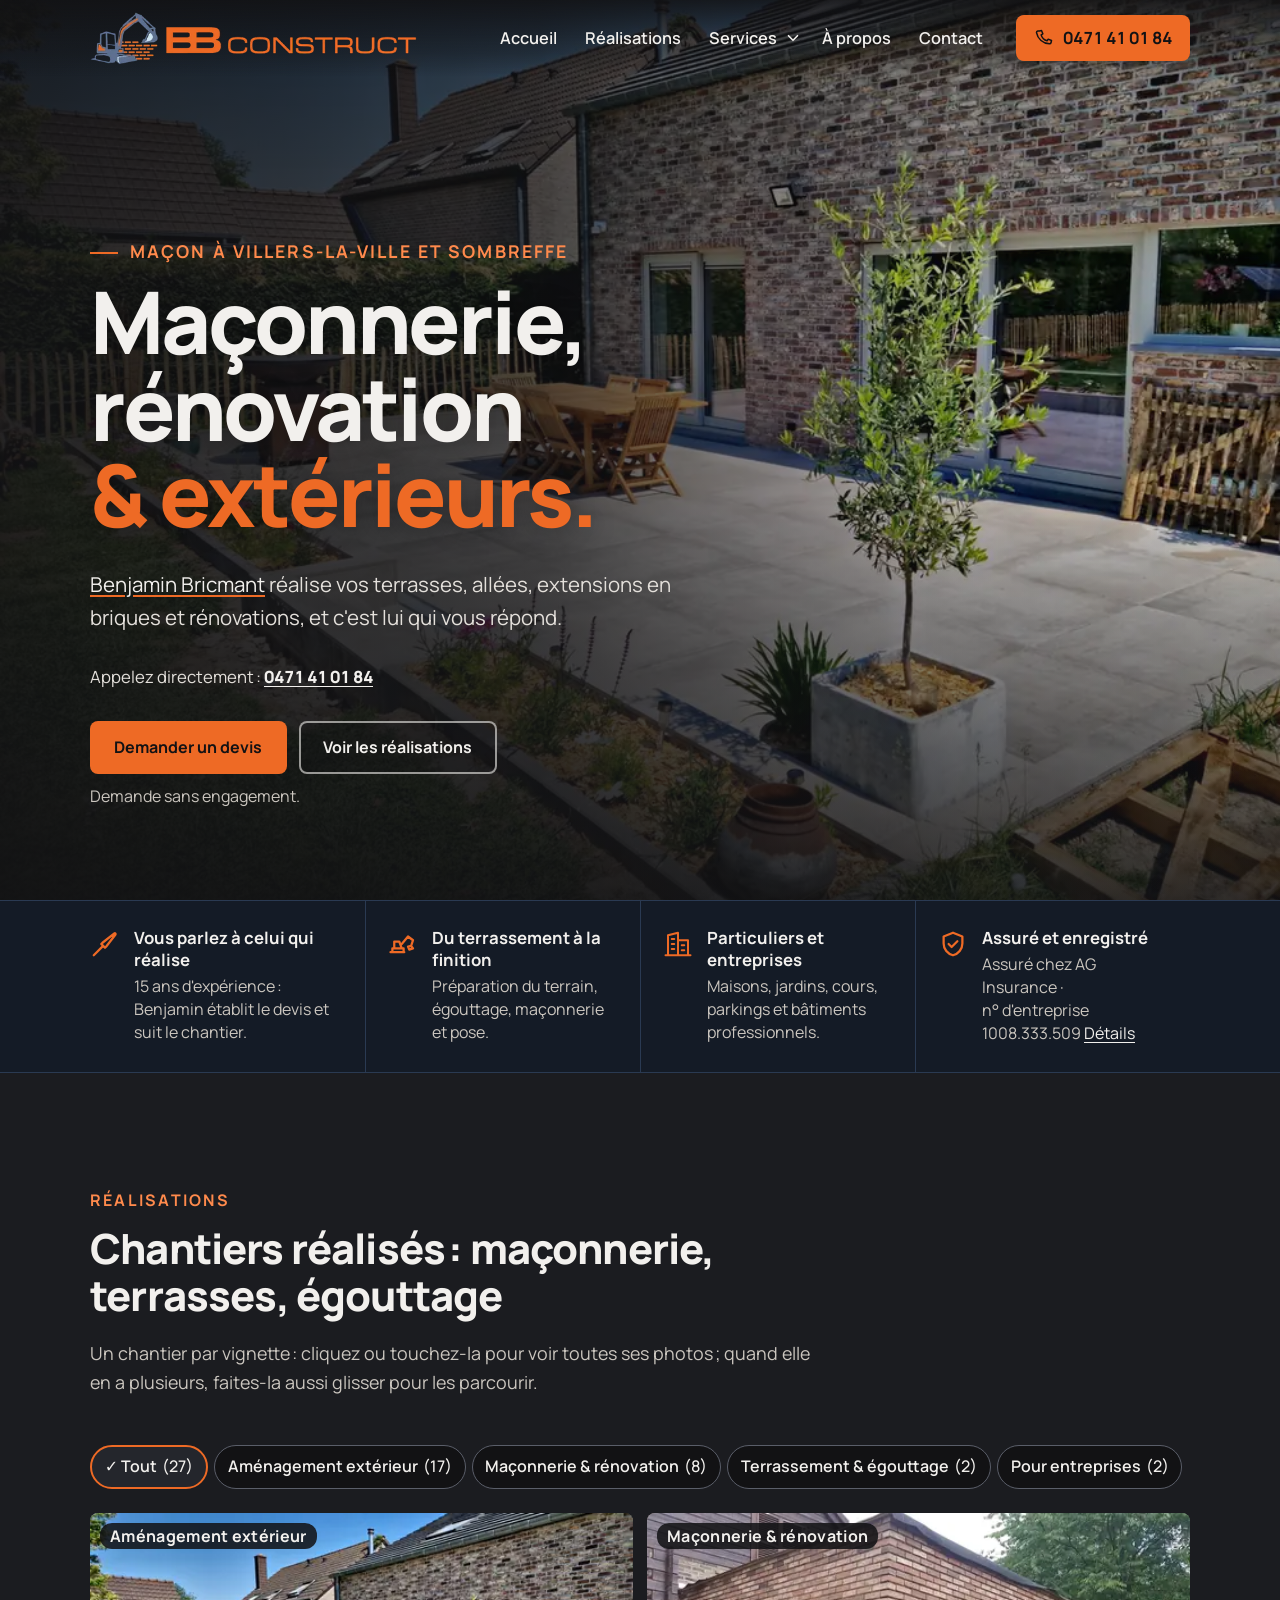
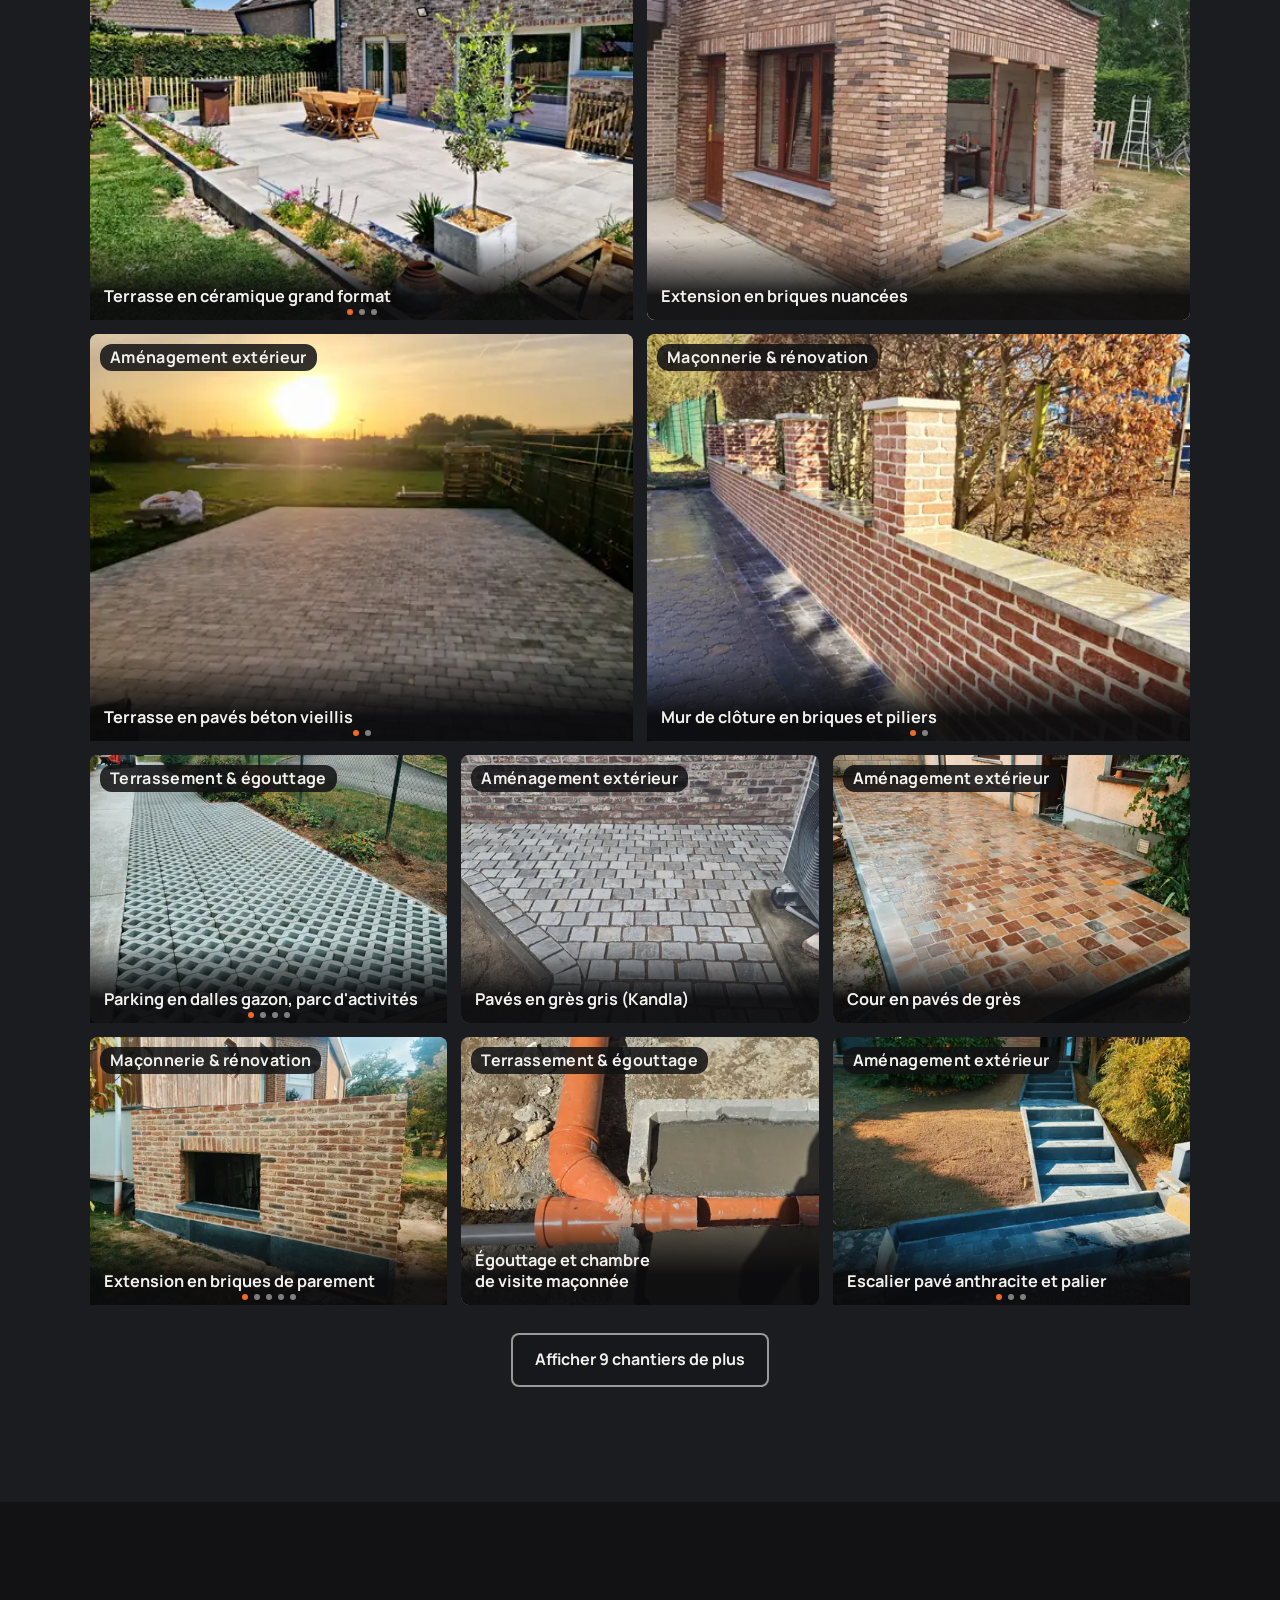
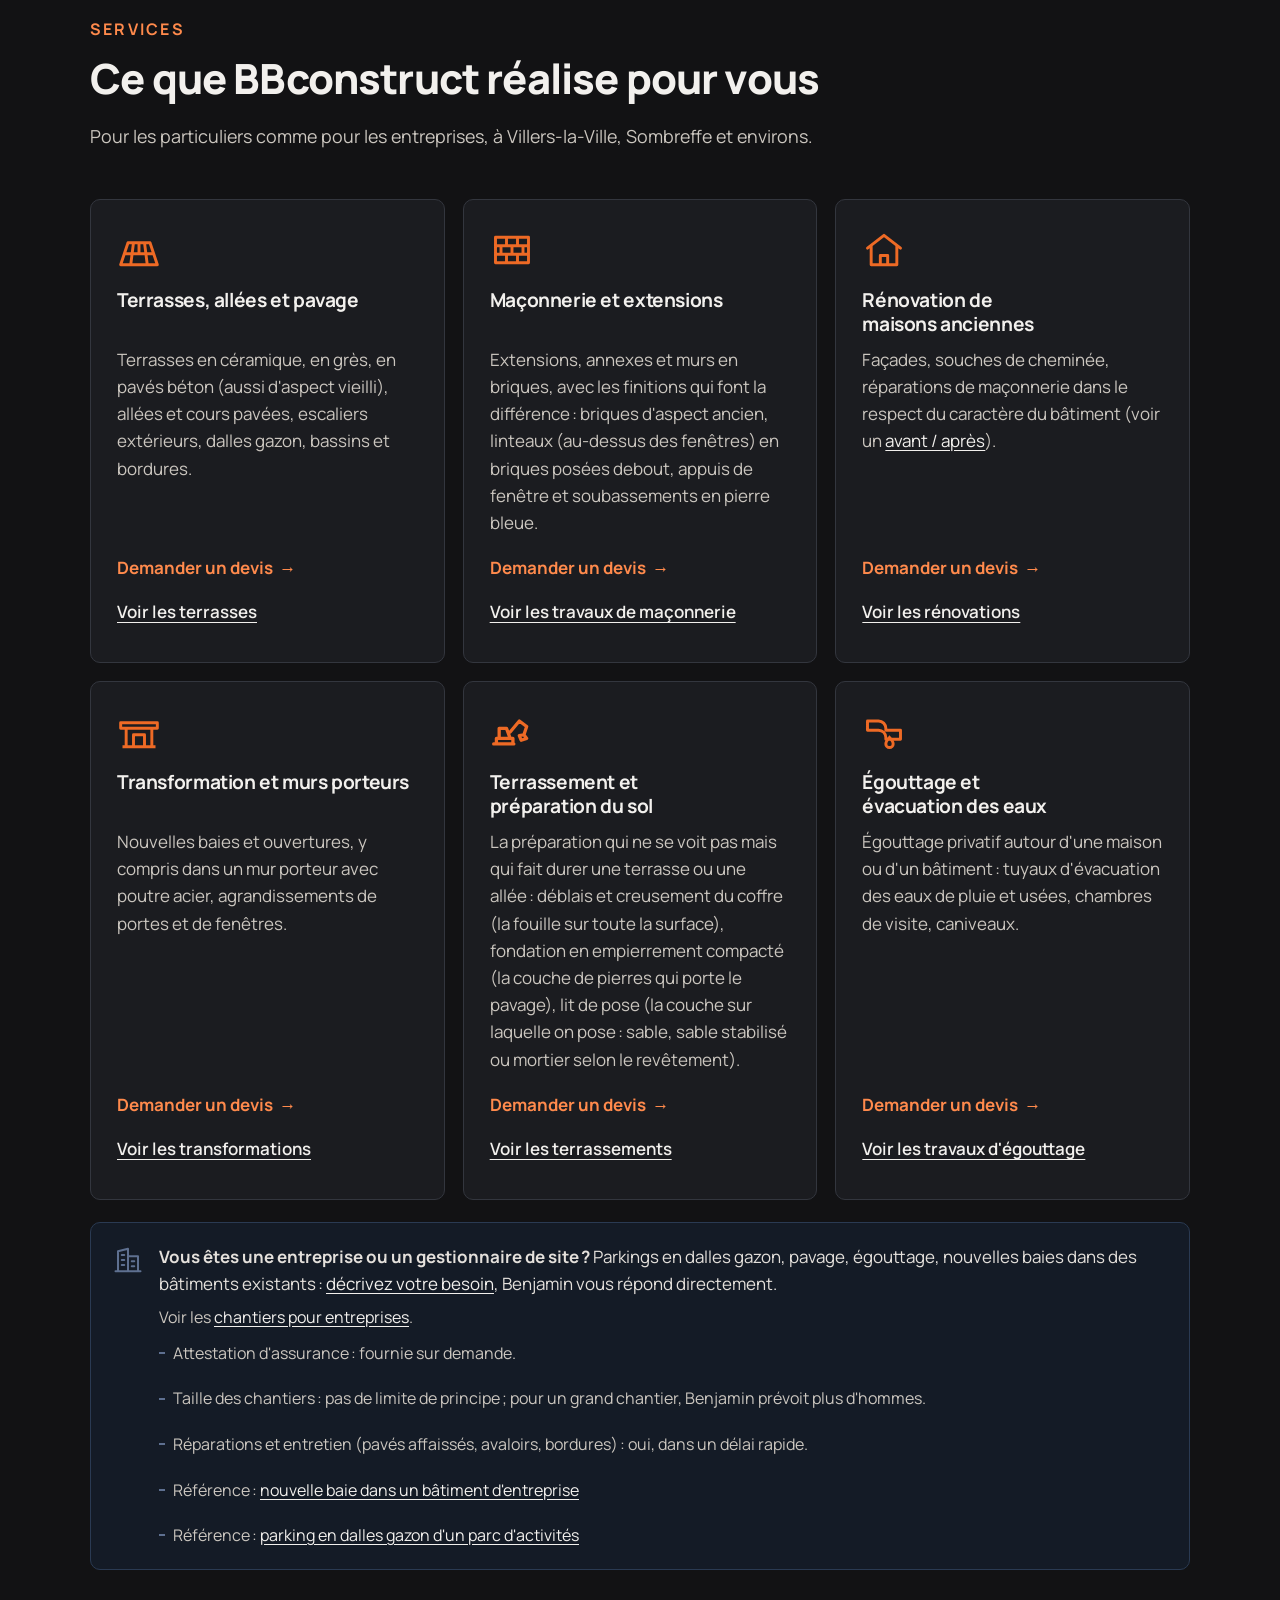
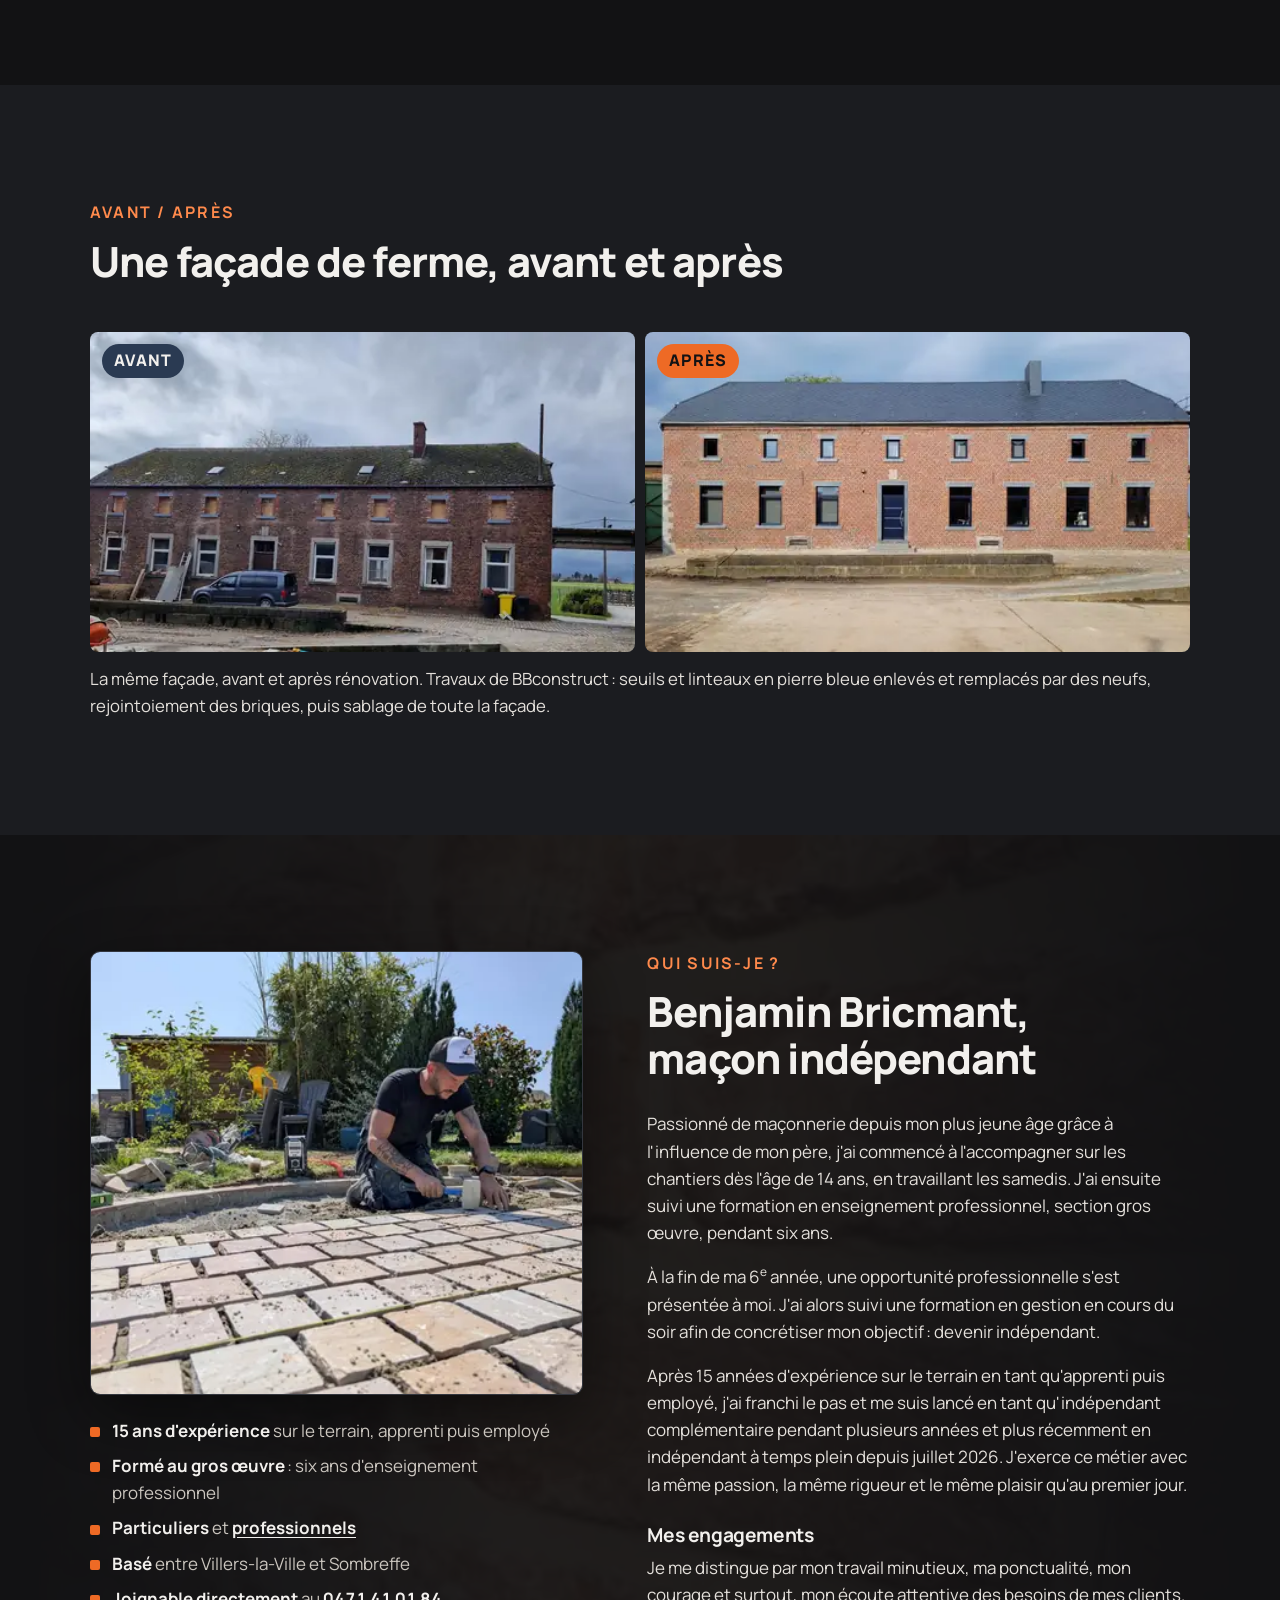
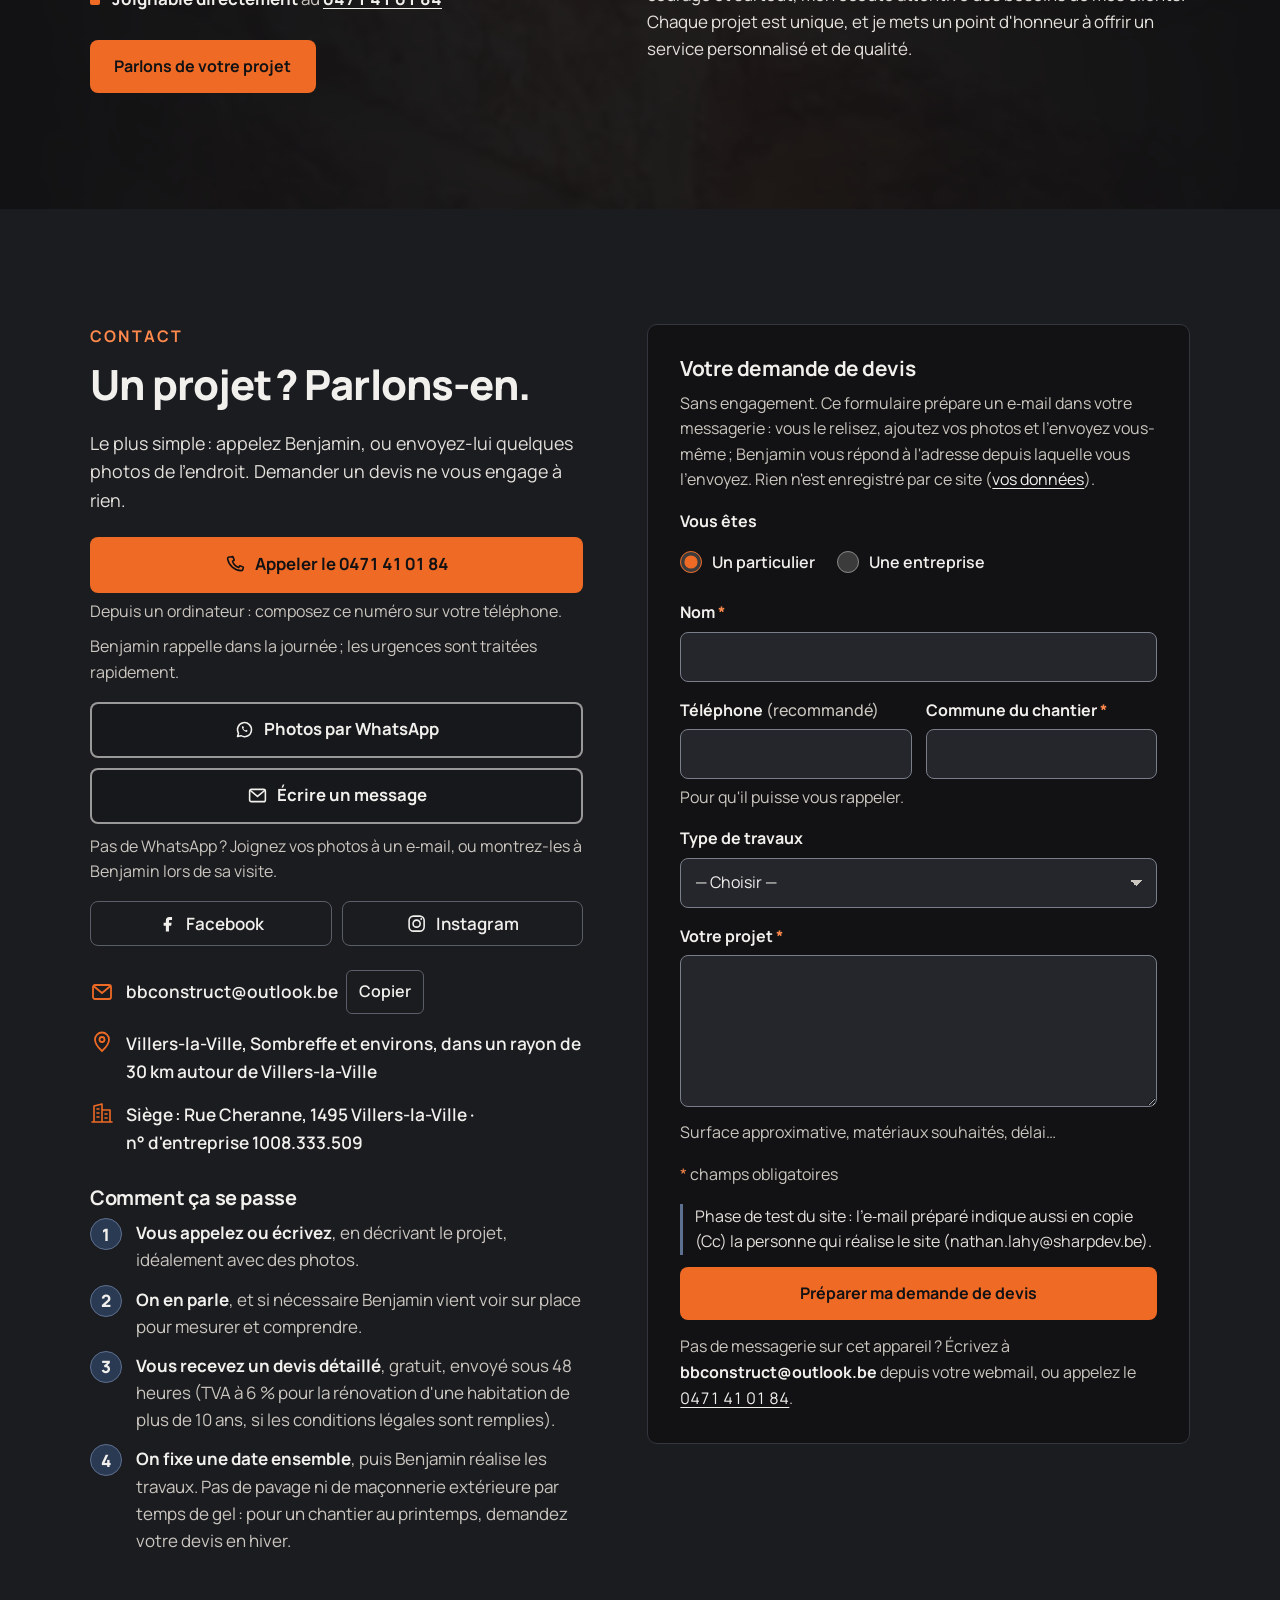
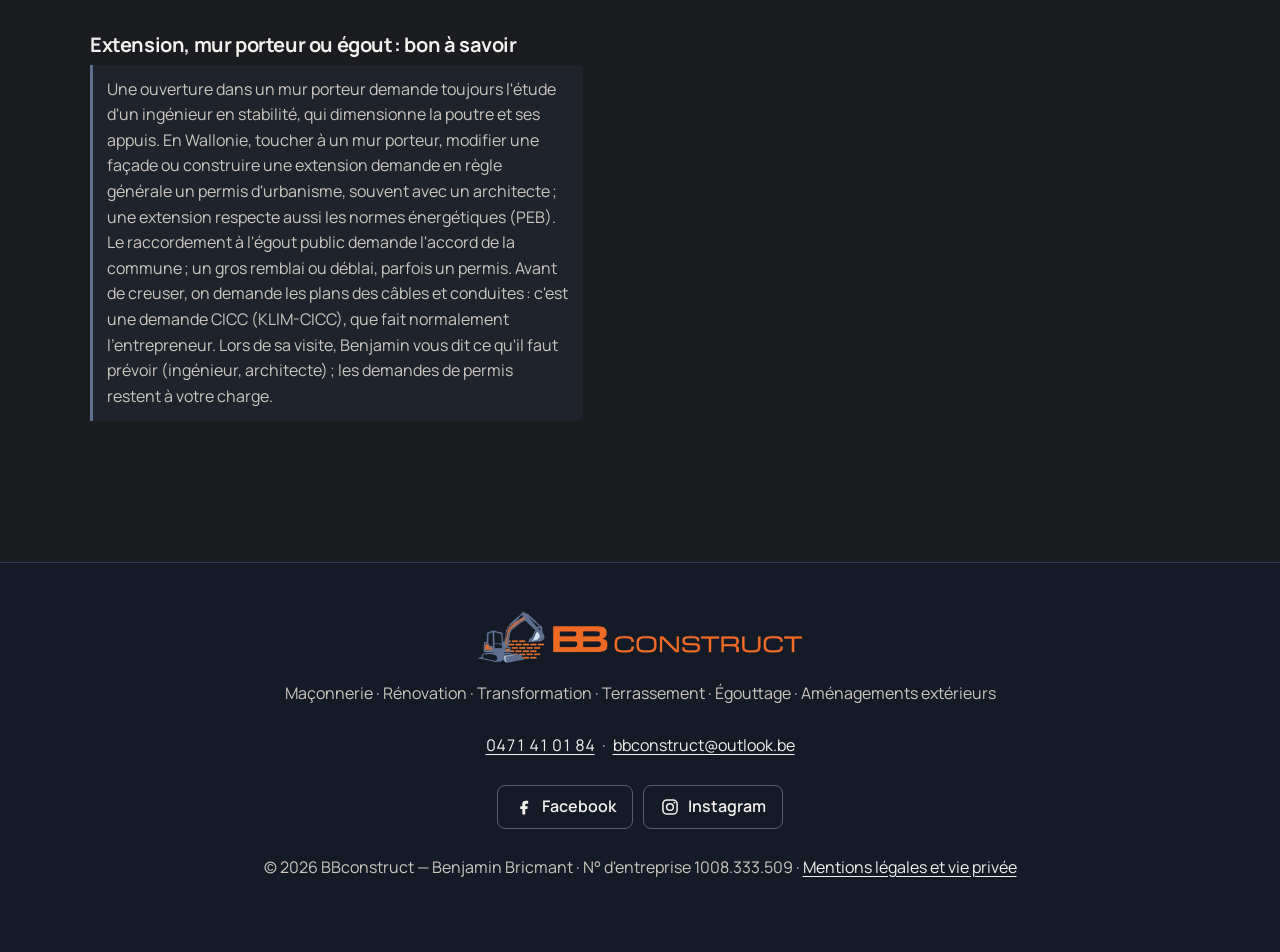
==== commit f30b729d: "Publish the site" ====
--- a/index.html
+++ b/index.html
@@ -5,7 +5,7 @@
   <meta name="viewport" content="width=device-width, initial-scale=1">
   <script>document.documentElement.classList.add("js");(function(){var d=document,q=[],out=[],held=0,io,each=function(s,f){[].forEach.call(d.querySelectorAll(s),f);},rel=function(i){if(!i.dataset.src)return;var p=i.parentNode;i.__bb={b:i.getAttribute("src"),s:i.dataset.src,ss:i.dataset.srcset};if(p&&p.tagName==="PICTURE")[].forEach.call(p.querySelectorAll("source[data-srcset]"),function(s){s.__ss=s.dataset.srcset;s.srcset=s.dataset.srcset;s.removeAttribute("data-srcset");});if(i.dataset.srcset)i.srcset=i.dataset.srcset;i.src=i.dataset.src;i.removeAttribute("data-srcset");i.removeAttribute("data-src");out.push(i);},back=function(i){var r=i.__bb,p=i.parentNode;if(p&&p.tagName==="PICTURE")[].forEach.call(p.querySelectorAll("source"),function(s){if(s.__ss){s.removeAttribute("srcset");s.dataset.srcset=s.__ss;}});i.removeAttribute("srcset");if(r.ss)i.dataset.srcset=r.ss;i.dataset.src=r.s;i.src=r.b;q.push(i);},all=function(){go.done=1;if(io)io.disconnect();q.splice(0).forEach(rel);each("img[data-src]",rel);},go=function(){if(go.done)return;go.done=1;if(!window.IntersectionObserver)return all();var c=navigator.connection,m=c&&c.saveData?0:innerWidth<=700?600:1250;io=new IntersectionObserver(function(es){es.forEach(function(e){if(!e.isIntersecting)return;io.unobserve(e.target);if(held)q.push(e.target);else rel(e.target);});},{rootMargin:m+"px 0px"});each("img[data-src]",function(i){io.observe(i);});};window.BB_RELEASE=all;window.BB_HOLD=function(on,keep){held=on;if(!on)return q.splice(0).forEach(rel);out.splice(0).forEach(function(i){if(i!==keep&&!i.complete)back(i);else out.push(i);});};addEventListener("beforeprint",all);addEventListener("load",go);d.addEventListener("DOMContentLoaded",function(){var p=d.querySelector("img[data-lcp]");if(!p||p.complete)return go();p.addEventListener("load",go);p.addEventListener("error",go);});})();document.addEventListener("click",function(e){var b=e.target.closest&&e.target.closest(".nav-toggle");if(!b||window.BB_READY)return;var n=document.getElementById("nav"),o=b.getAttribute("aria-expanded")!=="true";b.setAttribute("aria-expanded",String(o));n.classList.toggle("is-open",o);});document.addEventListener("keydown",function(e){if(e.key!=="Escape"||window.BB_READY)return;var b=document.querySelector(".nav-toggle"),n=document.getElementById("nav");if(n&&n.classList.contains("is-open")){n.classList.remove("is-open");b.setAttribute("aria-expanded","false");b.focus();}});document.addEventListener("DOMContentLoaded",function(){if(!window.BB_READY){document.documentElement.classList.remove("js");window.BB_RELEASE();}});</script>
     <meta name="robots" content="noindex, nofollow">
-  <script src="assets/js/main.690381d975.js" defer onerror="document.documentElement.classList.remove('js');window.BB_RELEASE()"></script>
+  <script src="assets/js/main.6d1f9c5237.js" defer onerror="document.documentElement.classList.remove('js');window.BB_RELEASE()"></script>
   <title>Maçon à Villers-la-Ville et Sombreffe | BBconstruct</title>
   <meta name="description" content="Maçon à Villers-la-Ville et Sombreffe, 15 ans d'expérience : terrasses, allées, extensions, rénovation, égouttage. Appelez Benjamin : 0471 41 01 84.">
   <link rel="canonical" href="https://sharpdev-admin.github.io/bbconstruct-site/">
@@ -32,7 +32,7 @@
   <link rel="preload" as="image" href="assets/img/terrasse-ceramique-olivier-hero-mobile-1000.webp?v=9c261d2dc3" imagesrcset="assets/img/terrasse-ceramique-olivier-hero-mobile-1000.webp?v=9c261d2dc3 1000w" imagesizes="100vw" media="(max-width: 700px)" fetchpriority="high">
   <link rel="preload" as="image" href="assets/img/terrasse-ceramique-olivier-hero-tablet-1000.webp?v=9c261d2dc3" imagesrcset="assets/img/terrasse-ceramique-olivier-hero-tablet-1000.webp?v=9c261d2dc3 1000w, assets/img/terrasse-ceramique-olivier-hero-tablet-1200.webp?v=9c261d2dc3 1200w" imagesizes="max(100vw, min(100vh, 920px) * .8)" media="(min-width: 701px) and (max-aspect-ratio: 1/1)" fetchpriority="high">
   <link rel="preload" as="image" href="assets/img/terrasse-ceramique-olivier-hero-1280.webp?v=9c261d2dc3" imagesrcset="assets/img/terrasse-ceramique-olivier-hero-1280.webp?v=9c261d2dc3 1280w, assets/img/terrasse-ceramique-olivier-hero-1600.webp?v=9c261d2dc3 1600w, assets/img/terrasse-ceramique-olivier-hero-1920.webp?v=9c261d2dc3 1920w, assets/img/terrasse-ceramique-olivier-hero-2560.webp?v=9c261d2dc3 2560w" imagesizes="(min-aspect-ratio: 16/9) 100vw, (max-height: 920px) 177.7vh, 1636px" media="(min-width: 701px) and (min-aspect-ratio: 1001/1000)" fetchpriority="high">
-  <link rel="stylesheet" href="assets/css/style.048529481e.css">
+  <link rel="stylesheet" href="assets/css/style.768e60213f.css">
     <script type="application/ld+json">
   {
     "@context": "https://schema.org",
@@ -483,7 +483,7 @@
           <h2 id="services-title">Ce que BBconstruct réalise pour vous</h2>
           <p class="sec-lead">Pour les particuliers comme pour les entreprises, à <span class="nw">Villers-la-Ville</span>, Sombreffe et environs.</p>
         </header>
-        <ul class="cards">
+        <ul class="cards cards-swipe">
           <li class="card">
             <svg class="ico ico-lg" aria-hidden="true"><use href="#i-paving"/></svg>
             <h3>Terrasses, allées et pavage</h3>
--- a/assets/css/style.768e60213f.css
+++ b/assets/css/style.768e60213f.css
@@ -0,0 +1,830 @@
+
+@font-face {
+  font-family: "Manrope";
+  src: url("../fonts/manrope-latin-wght-normal.woff2?v=a30ddcd349") format("woff2");
+  font-weight: 200 800;
+  font-style: normal;
+  font-display: swap;
+  unicode-range: U+0000-00FF, U+0131, U+0152-0153, U+02BB-02BC, U+02C6, U+02DA, U+02DC, U+2000-201F, U+2021-206F, U+20AC, U+2122, U+2191, U+2193, U+2212, U+2215, U+FEFF, U+FFFD;
+}
+@font-face {
+  font-family: "Manrope";
+  src: url("../fonts/manrope-latin-ext-wght-normal.woff2?v=3911b66d9f") format("woff2");
+  font-weight: 200 800;
+  font-style: normal;
+  font-display: swap;
+  unicode-range: U+0100-0130, U+0132-0151, U+0154-02BA, U+02BD-02C5, U+02C7-02CC, U+02CE-02D7, U+02DD-02FF, U+1D00-1DBF, U+1E00-1E9F, U+1EF2-1EFF, U+2020, U+20A0-20AB, U+20AD-20C0, U+2113, U+2C60-2C7F, U+A720-A7FF;
+}
+@font-face { font-family: "Manrope Fallback"; src: local("Arial"), local("ArialMT"), local("Helvetica"), local("Liberation Sans"), local("Arimo");
+  font-weight: 200 500; size-adjust: 102.6%; ascent-override: 104.29%; descent-override: 29.24%; line-gap-override: 0%; }
+@font-face { font-family: "Manrope Fallback"; src: local("Arial Bold"), local("Arial-BoldMT"), local("Helvetica Bold"), local("Liberation Sans Bold"), local("Arimo Bold");
+  font-weight: 600 700; size-adjust: 100.1%; ascent-override: 106.89%; descent-override: 29.97%; line-gap-override: 0%; }
+@font-face { font-family: "Manrope Fallback"; src: local("Arial Bold"), local("Arial-BoldMT"), local("Helvetica Bold"), local("Liberation Sans Bold"), local("Arimo Bold");
+  font-weight: 800 900; size-adjust: 102.9%; ascent-override: 103.98%; descent-override: 29.15%; line-gap-override: 0%; }
+:root {
+  --c-bg: #121214;
+  --c-surface: #1b1c20;
+  --c-surface-2: #24262c;
+  --c-line: #33363e;
+  --c-field-line: #7a7e8a;   
+  --c-text: #f2f0ed;
+  --c-body: #e4e0db;
+  --c-muted: #cbc6bf;
+  --c-orange: #ee6a25;
+  --c-orange-hi: #ff8a4c;
+  --c-on-orange: #121214;
+  --c-navy: #2a3a52;
+  --c-navy-deep: #141b26;
+  --c-slate: #5e7090;        
+  --c-error: #ff9b8a;
+  --radius: 10px;
+  --wrap: 73.75rem;          
+  --gutter: clamp(16px, 4vw, 40px);
+  --header-h: 76px;
+  --ease: cubic-bezier(.2, .7, .2, 1);
+  color-scheme: dark;
+}
+*, *::before, *::after { box-sizing: border-box; }
+html { background: var(--c-bg); scroll-behavior: smooth; scroll-padding-top: calc(var(--header-h) + 12px); -webkit-text-size-adjust: 100%; }
+body {
+  margin: 0;
+  background: var(--c-bg);
+  color: var(--c-text);
+  font-family: "Manrope", "Manrope Fallback", system-ui, -apple-system, "Segoe UI", Roboto, Arial, sans-serif;
+  font-size: 1.0625rem;
+  line-height: 1.6;
+  text-rendering: optimizeLegibility;
+  -webkit-font-smoothing: antialiased;
+  overflow-x: hidden;
+}
+img { max-width: 100%; height: auto; display: block; }
+a { color: var(--c-text); text-decoration: underline; text-underline-offset: 3px; }
+a:hover { color: var(--c-orange-hi); }
+h1, h2, h3 { line-height: 1.12; margin: 0 0 .5em; letter-spacing: -0.02em; text-wrap: balance; }
+h2 { font-size: clamp(1.75rem, 3.6vw, 2.6rem); font-weight: 800; }
+h3 { font-size: 1.2rem; font-weight: 700; }
+p { margin: 0 0 1em; }
+ul, ol { margin: 0; padding: 0; list-style: none; }
+:focus-visible { outline: 3px solid var(--c-orange-hi); outline-offset: 3px; border-radius: 4px; }
+::selection { background: var(--c-orange); color: var(--c-on-orange); }
+.wrap { max-width: var(--wrap); margin: 0 auto; padding-inline: var(--gutter); }
+.sprite { position: absolute; width: 0; height: 0; overflow: hidden; }
+.nw { white-space: nowrap; }
+@media (max-width: 20em) { .nw { white-space: normal; } } 
+.nbh { white-space: nowrap; } 
+.sr { position: absolute !important; width: 1px; height: 1px; padding: 0; margin: -1px; overflow: hidden; clip: rect(0 0 0 0); white-space: nowrap; border: 0; }
+.skip { position: absolute; left: 12px; top: -60px; z-index: 100; background: var(--c-orange); color: var(--c-on-orange); padding: 10px 16px; border-radius: 6px; font-weight: 700; text-decoration: none; }
+.skip:focus { top: 12px; }
+.ico { width: 1.25em; height: 1.25em; flex: none; }
+.ico-lg { width: 44px; height: 44px; color: var(--c-orange); }
+.eyebrow { text-transform: uppercase; letter-spacing: .14em; font-size: 1rem; font-weight: 700; color: var(--c-orange-hi); margin-bottom: .75em; }
+.accent { color: var(--c-orange); }
+.cta-sub { display: none; }
+mark.todo { background: #2f2a0f; color: #f2d46b; border: 1px dashed #c9a92e; border-radius: 4px; padding: 0 4px; -webkit-box-decoration-break: clone; box-decoration-break: clone; }
+.btn {
+  display: inline-flex; align-items: center; justify-content: center; gap: .55em;
+  min-height: 48px; padding: .75em 1.4em; border-radius: 8px; border: 2px solid transparent;
+  font: inherit; font-weight: 700; font-size: 1rem; text-decoration: none; cursor: pointer; text-align: center;
+  transition: background-color .2s var(--ease), color .2s var(--ease), border-color .2s var(--ease), transform .2s var(--ease);
+}
+.btn:active { transform: translateY(1px); }
+.btn-orange { background: var(--c-orange); color: var(--c-on-orange); }
+.btn-orange:hover { background: var(--c-orange-hi); color: var(--c-on-orange); }
+.btn-ghost { border-color: rgba(242, 240, 237, .6); color: var(--c-text); background: rgba(18, 18, 20, .3); }
+.btn-ghost:hover { border-color: var(--c-orange); color: var(--c-text); background: rgba(238, 106, 37, .12); }
+.btn-sm { min-height: 44px; padding: .5em 1em; font-size: 1rem; }
+.btn-lg { min-height: 56px; font-size: 1.05rem; }
+.btn-block { width: 100%; text-wrap: balance; }
+a[href^="tel:"] { font-variant-numeric: tabular-nums; }
+.tel-n { display: inline-block; white-space: nowrap; }
+.site-header {
+  position: fixed; inset: 0 0 auto 0; z-index: 50; height: var(--header-h);
+  background: linear-gradient(rgba(18, 18, 20, .9), rgba(18, 18, 20, .35) 70%, rgba(18, 18, 20, 0));
+  transition: background-color .3s var(--ease), box-shadow .3s var(--ease);
+}
+.site-header.is-solid { background: rgba(18, 18, 20, .97); box-shadow: 0 1px 0 var(--c-line); }
+.header-in { height: 100%; display: flex; align-items: center; gap: 20px; }
+.brand { display: flex; align-items: center; min-height: 48px; flex: none; }
+.brand img { height: 52px; width: auto; }
+.nav { margin-left: auto; order: 2; }
+.brand picture { display: contents; }
+.nav ul { display: flex; gap: 2px; }
+.nav a:not(.btn) {
+  display: block; padding: 10px 13px; white-space: nowrap; border-radius: 6px; color: var(--c-text);
+  text-decoration: none; font-weight: 600; font-size: 1.02rem;
+}
+.nav a:not(.btn):hover { color: var(--c-orange-hi); }
+.nav a[aria-current="location"] { color: var(--c-orange-hi); text-decoration: underline; text-decoration-thickness: 2px; text-underline-offset: 6px; }
+.nav-call { display: none; }
+.header-call { flex: none; order: 3; }
+.header-call-text { font-size: 1.05rem; }
+.nav-toggle { display: none; }
+.nav .has-sub { position: relative; display: flex; align-items: center; }
+.nav .has-sub > a:not(.btn) { padding-right: 2px; }
+.sub-toggle { display: inline-grid; place-items: center; width: 28px; min-height: 44px; padding: 0; margin: 0; border: 0; border-radius: 6px;
+  background: none; color: var(--c-text); cursor: pointer; }
+.sub-toggle .ico { width: 18px; height: 18px; transition: transform .2s var(--ease); }
+.sub-toggle:hover { color: var(--c-orange-hi); }
+.sub-toggle[aria-expanded="true"] .ico { transform: rotate(180deg); }
+html:not(.js) .sub-toggle { display: none; }
+.nav ul.sub { display: none; position: absolute; top: 100%; left: 0; z-index: 60; min-width: 15.5rem; padding: 6px; flex-direction: column; gap: 0;
+  background: var(--c-bg); border: 1px solid var(--c-line); border-radius: 8px; box-shadow: 0 18px 36px rgba(0, 0, 0, .55); }
+.nav .has-sub.is-open > ul.sub, html:not(.js) .nav .has-sub:hover > ul.sub, html:not(.js) .nav .has-sub:focus-within > ul.sub { display: flex; }
+.nav a[aria-current="page"] { color: var(--c-orange-hi); text-decoration: underline; text-decoration-thickness: 2px; text-underline-offset: 6px; }
+@media (max-width: 77.4375em) {
+  .header-call-text { display: none; }
+  .header-call { width: 48px; padding: 0; }
+}
+@media (max-width: 68.75em) {
+  .header-in { gap: 12px; }
+  .nav a:not(.btn) { padding-inline: 8px; font-size: .98rem; }
+}
+@media (max-width: 56.25em) {
+  :root { --header-h: 68px; }
+  .brand img { height: 42px; }
+  .site-header, .site-header.is-solid { background: var(--c-bg); }
+  .header-call { order: 3; }
+  .nav-toggle {
+    order: 1; margin-left: auto; display: inline-flex; align-items: center; gap: 8px; height: 48px; padding: 0 12px;
+    background: transparent; border: 1px solid #5a5e69; border-radius: 8px; color: var(--c-text); font: inherit; font-weight: 700; font-size: .95rem; cursor: pointer;
+  }
+  .bars, .bars::before, .bars::after { display: block; width: 20px; height: 2px; background: currentColor; border-radius: 2px; transition: transform .25s var(--ease), opacity .2s; }
+  .bars { position: relative; }
+  .bars::before, .bars::after { content: ""; position: absolute; left: 0; }
+  .bars::before { top: -6px; } .bars::after { top: 6px; }
+  .nav-toggle[aria-expanded="true"] .bars { background: transparent; }
+  .nav-toggle[aria-expanded="true"] .bars::before { transform: translateY(6px) rotate(45deg); }
+  .nav-toggle[aria-expanded="true"] .bars::after { transform: translateY(-6px) rotate(-45deg); }
+  .js .nav {
+    position: fixed; inset: var(--header-h) 0 auto 0; margin: 0; order: 4;
+    background: var(--c-bg); border-bottom: 1px solid var(--c-line); box-shadow: 0 24px 40px rgba(0, 0, 0, .6);
+    padding: 8px var(--gutter) 20px; display: none; max-height: calc(100vh - var(--header-h)); max-height: calc(100dvh - var(--header-h)); overflow-y: auto;
+  }
+  .js .nav.is-open { display: block; }
+  .js .nav ul { flex-direction: column; gap: 0; }
+  .js .nav a:not(.btn) { padding: 14px 4px; font-size: 1.15rem; border-bottom: 1px solid var(--c-line); border-radius: 0; }
+  .js .nav-call { display: flex; margin-top: 16px; }
+  .site-header.menu-open { background: var(--c-bg); }
+  .site-header.menu-open::after { content: ""; position: fixed; inset: var(--header-h) 0 0 0; z-index: -1; background: rgba(0, 0, 0, .6); }
+  html:not(.js) .nav-toggle { display: none; }
+  html:not(.js) .site-header { position: static; height: auto; }
+  html:not(.js) .header-in { flex-wrap: wrap; padding-block: 10px; }
+  html:not(.js) .nav { order: 4; flex-basis: 100%; margin: 0; }
+  html:not(.js) .nav ul { flex-wrap: wrap; }
+  .js .nav .has-sub { display: block; }
+  .js .nav .sub-toggle { display: none; }
+  .js .nav ul.sub, .js .nav .has-sub.is-open > ul.sub { display: flex; position: static; min-width: 0; padding: 0 0 0 18px; border: 0; border-radius: 0; box-shadow: none; background: none; }
+  .js .nav ul.sub a:not(.btn) { font-size: 1.05rem; padding-block: 12px; }
+  html:not(.js) .nav .has-sub, html:not(.js) .nav ul.sub, html:not(.js) .nav .has-sub:hover > ul.sub, html:not(.js) .nav .has-sub:focus-within > ul.sub { display: contents; }
+  html:not(.js) .page-hero { padding-top: 24px; }
+}
+@media (max-width: 30em) {
+  .header-in { gap: 8px; }
+  .brand img { height: 32px; }
+  @media (max-width: 340px) { .brand img { height: 27px; } }
+  .header-call { width: 44px; min-height: 44px; }
+  .nav-toggle { height: 44px; width: 44px; padding: 0; justify-content: center; flex: none; }
+  .header-call { flex: none; }
+  .brand { min-width: 0; }
+  .nav-toggle-label { position: absolute; width: 1px; height: 1px; overflow: hidden; clip: rect(0 0 0 0); white-space: nowrap; }
+}
+.hero {
+  position: relative; min-height: min(100vh, 920px); min-height: min(100svh, 920px); display: flex; align-items: flex-end;
+  padding: calc(var(--header-h) + 48px) 0 clamp(56px, 10vh, 110px); isolation: isolate; overflow: hidden;
+}
+.hero picture, .hero-bg { position: absolute; inset: 0; width: 100%; height: 100%; z-index: -2; }
+.hero-bg { object-fit: cover; object-position: 50% 60%; }
+.hero::after {
+  content: ""; position: absolute; inset: 0; z-index: -1;
+  background:
+    linear-gradient(90deg, rgba(18, 18, 20, .92) 0%, rgba(18, 18, 20, .74) 42%, rgba(18, 18, 20, .25) 75%, rgba(18, 18, 20, .15) 100%),
+    linear-gradient(0deg, rgba(18, 18, 20, .85) 0%, rgba(18, 18, 20, 0) 45%);
+}
+.hero-in { width: 100%; }
+@media (min-width: 701px) and (max-height: 720px) {
+  .hero { padding-top: calc(var(--header-h) + 12px); padding-bottom: 24px; }
+  .hero-reassure { margin-top: 6px; }
+  .hero h1 { font-size: clamp(2.3rem, 5.4vw, 3.2rem); margin-bottom: .25em; }
+  .h1-kicker { margin-bottom: .4rem; }
+  .lead { margin-bottom: .4em; }
+  .cta-row { margin-top: 14px; }
+}
+.h1-cap { text-transform: capitalize; }
+.h1-kicker::before { content: ""; position: absolute; left: 0; top: .7em; width: 28px; height: 2px; background: var(--c-orange); }
+.hero-reassure { margin: 10px 0 0; color: var(--c-muted); font-size: 1rem; }
+.h1-kicker { position: relative; padding-left: 40px; text-wrap: wrap; display: block; font-size: clamp(.95rem, 1.4vw, 1.1rem); letter-spacing: .12em; text-transform: uppercase; color: var(--c-orange-hi); font-weight: 700; line-height: 1.4; margin-bottom: .9rem; text-shadow: none; }
+.hero h1 {
+  font-size: clamp(2.6rem, 7.2vw, 5.4rem); font-weight: 800; letter-spacing: -0.035em; line-height: 1;
+  margin-bottom: .35em; text-shadow: 0 2px 24px rgba(0, 0, 0, .35);
+}
+.lead { font-size: clamp(1.1rem, 1.6vw, 1.3rem); max-width: 32em; color: var(--c-body); }
+.cta-row { display: flex; flex-wrap: wrap; gap: 12px; margin-top: 20px; }
+.hero-phone { margin: 10px 0 0; font-size: 1.05rem; color: var(--c-body); }
+.hero-phone a { color: var(--c-text); font-weight: 800; white-space: nowrap; display: inline-block; padding: 10px 0; }
+@media (max-width: 700px) {
+  .hero { display: block; min-height: 0; padding: 0 0 36px; }
+  .hero picture { position: relative; inset: auto; display: block; height: calc(var(--header-h) + 25vh); height: calc(var(--header-h) + 25svh); z-index: auto; }
+  .hero-bg { z-index: auto; object-position: 50% 62%; }
+  .hero::after { inset: 0 0 auto 0; height: calc(var(--header-h) + 25vh); height: calc(var(--header-h) + 25svh); z-index: 0;
+    background: linear-gradient(180deg, rgba(18, 18, 20, .7) 0%, rgba(18, 18, 20, 0) calc(var(--header-h) + 16px), rgba(18, 18, 20, 0) 78%, var(--c-bg) 100%); }
+  .hero h1 { font-size: 2.45rem; }
+  .lead { font-size: 1.05rem; }
+  .cta-row { margin-top: 18px; gap: 10px; }
+  .hero-phone { margin-top: 10px; }
+  .hero-in { position: relative; z-index: 1; margin-top: 18px; }
+  .hero h1 { text-shadow: none; }
+  .hero-phone { margin: 0; }
+  .cta-row { margin-top: 10px; }
+  .hero .hero-reassure { display: none; }
+  .hero .cta-row .btn-orange { flex-direction: column; gap: 0; line-height: 1.2; padding-block: .55em; }
+  .cta-sub { display: block; font-size: .82em; font-weight: 500; opacity: .9; }
+  .hero .cta-row .btn-ghost { flex: 0 0 auto; min-height: 44px; padding: 0 2px; border: 0; background: none; color: var(--c-text);
+    font-weight: 700; text-decoration: underline; text-decoration-color: var(--c-orange); text-decoration-thickness: 2px; text-underline-offset: 4px; }
+  .hero-reassure { margin: 6px 0 0; }
+  .lead { margin-bottom: .6em; }
+  .cta-row .btn { flex: 1 1 100%; }
+  .h1-kicker { letter-spacing: .08em; }
+}
+@media (max-width: 360px), (max-height: 680px) and (max-width: 700px) {
+  .hero picture, .hero::after { height: calc(var(--header-h) + 12vh); height: calc(var(--header-h) + 12svh); }
+  .hero-bg { object-position: 50% 30%; } 
+  .hero-in { margin-top: 10px; }
+  .hero h1 { font-size: 2.2rem; }
+  .hero .hero-reassure { display: none; }
+  .hero .lead { font-size: .95rem; line-height: 1.45; }
+  .hero .cta-row .btn-orange { flex-direction: column; gap: 0; line-height: 1.2; padding-block: .55em; }
+  .cta-sub { display: block; font-size: .82em; font-weight: 500; opacity: .9; }
+  .lead { font-size: 1.02rem; }
+  .cta-row { margin-top: 16px; gap: 8px; }
+  .hero-phone { margin-top: 8px; }
+}
+@media (max-width: 360px) and (min-height: 600px) {
+  .hero picture, .hero::after { height: calc(var(--header-h) + 120px); }
+}
+.strip { background: var(--c-navy-deep); border-block: 1px solid var(--c-navy); }
+.strip-in { display: grid; grid-template-columns: repeat(4, 1fr); gap: 0; }
+.strip-in li { display: flex; gap: 14px; align-items: flex-start; padding: 26px 22px; border-left: 1px solid var(--c-navy); }
+.strip-in li:first-child { border-left: 0; padding-left: 0; }
+.strip-in .ico { width: 30px; height: 30px; color: var(--c-orange); margin-top: 2px; }
+.strip-in strong { display: block; font-size: 1.05rem; line-height: 1.3; margin-bottom: 4px; }
+.strip-in span { display: block; color: var(--c-muted); font-size: 1rem; line-height: 1.45; }
+.strip-in span a { display: inline-block; padding: 11px 0; margin: -11px 0; }
+@media (max-width: 1000px) {
+  .strip-in { grid-template-columns: 1fr 1fr; }
+  .strip-in li { border-left: 0; padding: 20px 0; }
+  .strip-in li:nth-child(even) { padding-left: 20px; }
+}
+@media (max-width: 560px) {
+  .strip-in { grid-template-columns: 1fr; }
+  .strip-in li, .strip-in li:nth-child(even) { padding: 16px 0; border-top: 1px solid var(--c-navy); }
+  .strip-in li:first-child { border-top: 0; }
+}
+.section { padding: clamp(64px, 9vw, 120px) 0; }
+.section-alt { background: var(--c-surface); }
+.section-texture { position: relative; isolation: isolate; }
+.section-texture::before {
+  content: ""; position: absolute; inset: 0; z-index: -1; opacity: .06;
+  background: url("../img/texture-briques.webp?v=1d943a1712") center / cover no-repeat;
+  -webkit-mask-image: linear-gradient(90deg, transparent, #000 40%, #000 60%, transparent);
+  mask-image: linear-gradient(90deg, transparent, #000 40%, #000 60%, transparent);
+}
+.sec-head { max-width: 46rem; margin-bottom: clamp(28px, 4vw, 48px); }
+.sec-lead { color: var(--c-muted); font-size: 1.12rem; }
+.cards { display: grid; grid-template-columns: repeat(3, 1fr); gap: 18px; }
+.card {
+  position: relative; display: flex; flex-direction: column; gap: 10px;
+  padding: 28px 26px; background: var(--c-surface); border: 1px solid var(--c-line); border-radius: var(--radius);
+  transition: border-color .25s var(--ease), transform .25s var(--ease);
+}
+.card:hover { border-color: var(--c-slate); transform: translateY(-2px); }
+.card h3 { margin: 6px 0 0; line-height: 1.25; }
+@media (min-width: 641px) { .card h3 { min-height: 2.5em; } }
+.card-quote { align-self: flex-start; display: inline-flex; align-items: center; gap: 6px; min-height: 44px; color: var(--c-orange-hi); font-weight: 700; text-decoration: none; }
+.card-quote::after { content: "→"; content: "→" / ""; }
+.card-quote:hover { color: var(--c-text); text-decoration: underline; }
+.card p { color: var(--c-muted); margin: 0; flex: 1; }
+.card-link { font-weight: 600; color: var(--c-text); text-decoration: underline; text-underline-offset: 4px; align-self: flex-start; display: inline-flex; align-items: center; min-height: 44px; }
+.card-link:hover { color: var(--c-orange-hi); }
+.card-actions { display: flex; flex-wrap: wrap; align-items: center; column-gap: 22px; }
+.pro-note {
+  display: flex; gap: 16px; align-items: flex-start; margin-top: 22px; padding: 20px 22px;
+  border: 1px solid var(--c-navy); background: var(--c-navy-deep); border-radius: var(--radius);
+}
+.pro-note .ico { width: 30px; height: 30px; color: var(--c-slate); margin-top: 2px; }
+.pro-note p { margin: 0; color: var(--c-body); }
+.pro-note .pro-meta { margin-top: 8px; color: var(--c-muted); font-size: 1rem; }
+.pro-list li { margin-top: 20px; padding-left: 14px; position: relative; }
+.pro-list li:first-child { margin-top: 10px; }
+.pro-list a { display: inline-block; padding-block: 9px; margin-block: -9px; }
+.pro-list li::before { content: ""; position: absolute; left: 0; top: .7em; width: 6px; height: 2px; background: var(--c-slate); }
+@media (max-width: 960px) { .cards { grid-template-columns: 1fr 1fr; } }
+@media (max-width: 640px) {
+  .cards { grid-template-columns: 1fr; gap: 12px; }
+  .card { display: grid; grid-template-columns: 36px 1fr; column-gap: 14px; row-gap: 4px; padding: 18px; }
+  .card .ico-lg { width: 32px; height: 32px; grid-row: span 4; }
+  .card h3 { margin: 0; font-size: 1.12rem; }
+  .card p { font-size: .98rem; margin-bottom: 2px; }
+}
+.cards-dots { display: none; }
+@media screen and (max-width: 640px) {
+  .cards-swipe {
+    display: flex; gap: 12px; overflow-x: auto; overflow-y: hidden; scroll-snap-type: x mandatory; overscroll-behavior-x: contain;
+    margin-inline: calc(-1 * var(--gutter)); padding: 4px var(--gutter); scroll-padding-inline: var(--gutter);
+  }
+  .cards-swipe > .card { flex: 0 0 85%; scroll-snap-align: start; grid-template-columns: 32px 1fr; grid-template-rows: auto 1fr auto; align-items: center; }
+  .cards-swipe .card .ico-lg { grid-row: auto; }
+  .cards-swipe .card p, .cards-swipe .card-actions { grid-column: 1 / -1; align-self: start; }
+  .cards-swipe .card p { margin-top: 6px; }
+  .cards-dots { display: flex; justify-content: center; gap: 8px; margin-top: 14px; }
+  .cards-dots i { width: 8px; height: 8px; border-radius: 50%; background: var(--c-line); transition: background-color .2s; }
+  .cards-dots i.is-on { background: var(--c-orange-hi); }
+}
+@media screen and (max-width: 640px) and (pointer: coarse) {
+  .cards-swipe { scrollbar-width: none; }
+  .cards-swipe::-webkit-scrollbar { display: none; }
+}
+.filters { display: flex; flex-wrap: wrap; gap: 8px; margin-bottom: 24px; }
+.chip {
+  min-height: 44px; padding: 8px 16px; border-radius: 999px; border: 1px solid #5a5e69;
+  background: var(--c-bg); color: var(--c-text); font: inherit; font-size: 1rem; font-weight: 600; cursor: pointer; white-space: nowrap;
+  transition: background-color .2s, border-color .2s, color .2s;
+}
+.chip:hover { border-color: var(--c-orange); }
+.chip[aria-pressed="true"] { background: var(--c-surface-2); border: 2px solid var(--c-orange); padding-block: 7px; color: var(--c-text); }
+.chip[aria-pressed="true"]::before { content: "✓ "; content: "✓ " / ""; }
+.count { font-weight: 500; margin-left: 2px; white-space: nowrap; }
+.count:not(:empty)::before { content: "("; } .count:not(:empty)::after { content: ")"; }
+@media (min-width: 75em) { .filters { gap: 6px; } .chip { padding-inline: .8em; } }
+@media (max-width: 640px) {
+  .filters { display: grid; grid-template-columns: 1fr 1fr; }
+  .chip { padding: 8px 10px; font-size: .95rem; white-space: normal; line-height: 1.25; min-width: 0; overflow-wrap: anywhere; }
+  .chip[data-filter="all"] { grid-column: 1 / -1; }
+}
+.gallery { display: grid; grid-template-columns: repeat(3, 1fr); gap: 14px; }
+.g-item[hidden] { display: none; }
+.g-link {
+  position: relative; display: block; aspect-ratio: 4 / 3; overflow: hidden; border-radius: 8px;
+  background: var(--c-surface-2); color: var(--c-text); text-decoration: none;
+  background-size: cover; background-position: 50% 50%; 
+}
+.g-link picture { display: contents; }
+.g-link img { width: 100%; height: 100%; object-fit: cover; transition: transform .5s var(--ease); }
+html:not(.js) img[data-src] { display: none; } 
+.g-sum { margin: 8px 2px 0; color: var(--c-muted); font-size: 1rem; line-height: 1.5; }
+@media (min-width: 901px) {
+  .gallery-page { grid-template-columns: repeat(6, 1fr); }
+  .gallery-page > .g-item { grid-column: span 2; }
+  .gallery-page:not(.is-filtered) > .g-item.w3 { grid-column: span 3; }
+}
+@media (min-width: 901px) {
+  .gallery-page:not(.is-filtered) > .g-item.w6 { grid-column: 1 / -1; }
+  .gallery-page:not(.is-filtered) > .g-item.w6 .g-link { aspect-ratio: 16 / 9; }
+}
+@media (min-width: 521px) and (max-width: 900px) {
+  .gallery-page:not(.is-filtered) > .g-item.w2 { grid-column: 1 / -1; }
+  .gallery-page:not(.is-filtered) > .g-item.w2 .g-link { aspect-ratio: 16 / 9; }
+}
+.g-meta {
+  position: absolute; top: 10px; left: 10px; right: 10px; display: flex; flex-wrap: wrap; align-items: flex-start; gap: 6px;
+}
+.g-tag {
+  max-width: 100%; padding: 3px 10px; border-radius: 12px; overflow-wrap: anywhere;
+  background: rgba(18, 18, 20, .86); color: var(--c-text); font-size: 1rem; font-weight: 700; letter-spacing: .02em; line-height: 1.3;
+}
+.g-n {
+  margin-left: auto; padding: 3px 10px; border-radius: 999px; white-space: nowrap;
+  background: var(--c-orange); color: var(--c-on-orange); font-weight: 800; font-size: 1rem;
+}
+.g-cap {
+  position: absolute; inset: auto 0 0 0; padding: 48px 14px 13px; font-weight: 700; font-size: 1.02rem; line-height: 1.3;
+  text-wrap: balance; 
+  background: linear-gradient(0deg, rgba(10, 10, 12, .94) 30%, rgba(10, 10, 12, 0));
+}
+.g-link:hover img, .g-link:focus-visible img { transform: scale(1.04); }
+.g-cap, .g-meta, .g-dots, .g-arrow { z-index: 1; }
+.has-strip .g-cap, .has-strip .g-meta, .g-dots { pointer-events: none; }
+.has-strip .g-n, .gallery.is-filtered .g-tag { display: none; }
+.g-frame { position: relative; display: block; }
+.g-link.g-strip {
+  display: flex; overflow-x: auto; overflow-y: hidden; scroll-snap-type: x mandatory;
+  overscroll-behavior-x: contain; scrollbar-width: none; scroll-behavior: smooth;
+}
+.g-strip::-webkit-scrollbar { display: none; }
+.g-slide { position: relative; flex: 0 0 100%; height: 100%; overflow: hidden; scroll-snap-align: start; scroll-snap-stop: always;
+  background-color: var(--c-surface-2); background-size: cover; background-position: 50% 50%; } 
+.g-slide:first-child { background: none; } 
+.g-slide img { width: 100%; height: 100%; object-fit: cover; transition: transform .5s var(--ease); }
+.g-slide img:not([src]) { visibility: hidden; }
+.g-dots { position: absolute; left: 0; right: 0; bottom: 5px; display: flex; justify-content: center; gap: 6px; }
+.g-dots i { width: 6px; height: 6px; border-radius: 50%; background: rgba(242, 240, 237, .5); }
+.g-dots i.is-on { background: var(--c-orange); }
+.g-arrow { display: none; position: absolute; top: 50%; width: 36px; height: 36px; margin-top: -18px; place-items: center; cursor: pointer;
+  border-radius: 50%; background: rgba(18, 18, 20, .75); color: var(--c-text); font-size: 1.5rem; line-height: 1; border: 1px solid rgba(242, 240, 237, .4); }
+.g-arrow-prev { left: 8px; } .g-arrow-next { right: 8px; }
+.g-arrow:hover { border-color: var(--c-orange); color: var(--c-orange-hi); }
+@media (hover: hover) and (pointer: fine) {
+  .g-frame:hover .g-arrow, .g-frame:focus-within .g-arrow { display: grid; }
+  .g-frame.is-first .g-arrow-prev, .g-frame.is-last .g-arrow-next { opacity: .35; cursor: default; border-color: rgba(242, 240, 237, .25); color: var(--c-text); }
+}
+@media (prefers-reduced-motion: reduce) { .g-link.g-strip { scroll-behavior: auto; } }
+.g-item.is-target { outline: 3px solid var(--c-orange-hi); outline-offset: 4px; border-radius: 8px; animation: target-fade 2.4s var(--ease) forwards; }
+@keyframes target-fade { 0%, 60% { outline-color: var(--c-orange-hi); } 100% { outline-color: transparent; } }
+@media (prefers-reduced-motion: reduce) { .g-item.is-target { animation: none; } }
+@media (max-width: 900px) { .gallery { grid-template-columns: 1fr 1fr; } }
+@media (max-width: 520px) { .gallery { grid-template-columns: 1fr; } }
+@media (max-width: 600px) { .g-tag { display: none; } }
+.more-row { display: flex; justify-content: center; margin-top: 28px; }
+.more-row[hidden] { display: none; }
+.ba-pair { margin: 0; }
+.ba-imgs { display: grid; grid-template-columns: 1fr 1fr; gap: 10px; }
+.ba-img { position: relative; aspect-ratio: 16 / 9.4; overflow: hidden; border-radius: 8px; background: var(--c-surface-2); }
+.ba-img img { width: 100%; height: 100%; object-fit: cover; object-position: 50% 45%; }
+.ba-tag {
+  position: absolute; top: 12px; left: 12px; padding: 4px 12px; border-radius: 999px; font-weight: 800; font-size: 1rem;
+  background: var(--c-navy); color: var(--c-text); text-transform: uppercase; letter-spacing: .08em;
+}
+.ba-tag-after { background: var(--c-orange); color: var(--c-on-orange); }
+.ba-pair figcaption { margin-top: 14px; color: var(--c-body); font-size: 1.05rem; }
+@media (max-width: 600px) { .ba-imgs { grid-template-columns: 1fr; } }
+.section-tight { padding-block: 0 clamp(64px, 9vw, 120px); }
+.quotes { display: grid; grid-template-columns: 1fr 1fr; gap: 16px; }
+.quote { padding: 22px 24px; border: 1px solid var(--c-line); border-left: 4px solid var(--c-orange); border-radius: var(--radius); background: var(--c-surface); }
+.quote p { margin: 0 0 8px; color: var(--c-body); font-size: 1.08rem; }
+.quote .quote-by { margin: 0; color: var(--c-muted); font-size: 1rem; }
+.quotes-note { margin: 18px 0 0; color: var(--c-muted); font-size: 1rem; }
+.quotes-more { margin: 18px 0 0; }
+.quotes-more a { display: inline-block; padding: 10px 0; font-weight: 700; }
+@media (max-width: 700px) { .quotes { grid-template-columns: 1fr; } }
+.about { display: grid; grid-template-columns: minmax(0, 1fr); align-items: start; }
+.about-head h2 { margin-bottom: .7em; }
+.about-photo { border-radius: var(--radius); overflow: hidden; box-shadow: 0 20px 60px rgba(0, 0, 0, .45); border: 1px solid var(--c-line); }
+.about-photo img { width: 100%; aspect-ratio: 4 / 3.6; object-fit: cover; object-position: 70% 40%; }
+.about-text p { color: var(--c-body); }
+.about-text .about-sub { margin: 1.4em 0 .4em; color: var(--c-text); }
+.about-text sup { font-size: .7em; line-height: 0; }
+.about-cta { margin: 6px 0 0; }
+@media (min-width: 861px) {
+  .about { grid-template-columns: minmax(0, 1fr) minmax(0, 1.1fr); grid-template-rows: auto auto auto 1fr; column-gap: clamp(28px, 5vw, 64px);
+    grid-template-areas: "photo head" "photo text" "facts text" "cta text"; }
+  .about-head { grid-area: head; } .about-photo { grid-area: photo; } .facts { grid-area: facts; } .about-text { grid-area: text; }
+  .about-cta { grid-area: cta; margin: 0; }
+}
+.facts { display: grid; gap: 8px; margin: 22px 0 28px; }
+.facts li { padding-left: 22px; position: relative; color: var(--c-muted); }
+.facts li::before { content: ""; position: absolute; left: 0; top: .6em; width: 10px; height: 10px; background: var(--c-orange); border-radius: 2px; }
+.facts strong { color: var(--c-text); }
+.facts a { color: var(--c-text); font-weight: 700; display: inline-block; padding: 10px 0; margin: -10px 0; }
+.contact { display: grid; grid-template-columns: 1fr 1.1fr; gap: clamp(28px, 5vw, 64px); align-items: start; }
+.contact-lead { color: var(--c-body); font-size: 1.12rem; }
+.contact-actions { display: grid; gap: 10px; margin: 22px 0 10px; }
+.call-note { margin: -2px 0 6px; color: var(--c-muted); font-size: 1rem; }
+.call-desk { display: none; margin: -4px 0 2px; color: var(--c-muted); font-size: 1rem; }
+@media (hover: hover) and (pointer: fine) { .call-desk { display: block; } }
+.no-wa { color: var(--c-muted); font-size: 1rem; margin: 0 0 16px; }
+.contact-list { display: grid; gap: 6px; margin: 0 0 30px; }
+.contact-list li { display: flex; align-items: flex-start; gap: 12px; font-size: 1.08rem; font-weight: 600; }
+.contact-list .cl-text { min-width: 0; padding-top: 10px; overflow-wrap: anywhere; }
+.contact-list .cl-text:has(a) { padding-top: 0; display: flex; flex-wrap: wrap; align-items: center; column-gap: 8px; }
+.contact-list li > .ico { margin-top: 10px; }
+.contact-list .ico { color: var(--c-orange); width: 24px; height: 24px; }
+.contact-list a { color: var(--c-text); text-decoration: none; display: inline-flex; align-items: center; min-height: 44px; overflow-wrap: anywhere; }
+.contact-list a:hover { color: var(--c-orange-hi); text-decoration: underline; }
+.copy-btn { background: none; border: 1px solid #5a5e69; color: var(--c-text); border-radius: 6px; padding: 4px 12px; font: inherit; font-size: 1rem; cursor: pointer; min-height: 44px; }
+.copy-btn:hover { border-color: var(--c-orange); }
+.steps-title { font-size: 1.25rem; margin-top: 8px; }
+.steps { counter-reset: step; display: grid; gap: 12px; margin-bottom: 16px; }
+.steps li { counter-increment: step; position: relative; padding-left: 46px; color: var(--c-muted); min-height: 32px; }
+.steps li::before {
+  content: counter(step); position: absolute; left: 0; top: -1px; width: 32px; height: 32px; border-radius: 50%;
+  display: grid; place-items: center; background: var(--c-navy); color: var(--c-text); font-weight: 800; border: 1px solid var(--c-slate);
+}
+.steps strong { color: var(--c-text); }
+.permit-title { font-size: 1.05rem; margin: 0 0 8px; }
+@media (min-width: 53.75em) { .permit-title { font-size: 1.25rem; } }
+.steps-more { margin: -10px 0 4px; }
+@media (min-width: 53.75em) { .steps-more { display: none; } }
+.steps-more a { display: inline-flex; align-items: center; min-height: 44px; }
+.permit-note { color: var(--c-muted); font-size: 1rem; padding: 12px 14px; border-left: 3px solid var(--c-slate); background: rgba(42, 58, 82, .25); border-radius: 0 6px 6px 0; margin-bottom: 26px; }
+.socials { display: flex; flex-wrap: wrap; gap: 10px; }
+.socials a {
+  justify-content: center; display: inline-flex; white-space: nowrap; align-items: center; gap: 8px; min-height: 44px; padding: 8px 16px; border-radius: 8px;
+  border: 1px solid #5a5e69; color: var(--c-text); text-decoration: none; font-weight: 600;
+}
+.socials a:hover { border-color: var(--c-orange); }
+.form { background: var(--c-bg); border: 1px solid var(--c-line); border-radius: var(--radius); padding: clamp(20px, 3vw, 32px); }
+.form-title { font-size: 1.3rem; }
+.form-intro { color: var(--c-muted); font-size: 1rem; }
+.form-test { margin: 0 0 12px; color: var(--c-body); font-size: 1rem; padding-left: 12px; border-left: 3px solid var(--c-slate); }
+.form-preset { margin: 0 0 12px; padding: 8px 12px; border-left: 3px solid var(--c-orange); background: rgba(238, 106, 37, .1); border-radius: 0 6px 6px 0; color: var(--c-text); font-weight: 600; font-size: 1rem; }
+.form-preset:empty { margin: 0; padding: 0; border: 0; }
+.form-intro a { color: var(--c-text); }
+.field { margin: 0 0 16px; padding: 0; border: 0; min-width: 0; }
+.field-row { display: grid; grid-template-columns: 1fr 1fr; gap: 14px; }
+label, legend { display: block; font-weight: 700; margin-bottom: 6px; font-size: 1rem; padding: 0; }
+.radios { display: flex; flex-wrap: wrap; gap: 8px 22px; }
+.radio { display: inline-flex; align-items: center; gap: 10px; font-weight: 600; min-height: 44px; margin: 0; cursor: pointer; }
+.radio input { width: 22px; height: 22px; min-height: 0; accent-color: var(--c-orange); margin: 0; }
+.req { color: var(--c-orange-hi); }
+.opt { color: var(--c-muted); font-weight: 500; }
+.js .nojs-only { display: none; }
+html:not(.js) .filters, html:not(.js) .js-only { display: none; }
+.socials-contact { display: grid; grid-template-columns: repeat(auto-fit, minmax(min(100%, 9.5em), 1fr)); margin-bottom: 24px; }
+.socials-contact a { width: 100%; }
+input:not([type="radio"]), select, textarea {
+  width: 100%; min-height: 48px; padding: 11px 14px; border-radius: 8px; border: 1px solid var(--c-field-line);
+  background: var(--c-surface-2); color: var(--c-text); font: inherit; font-size: 1rem;
+}
+textarea { resize: vertical; min-height: 130px; }
+select { appearance: none; background-image: linear-gradient(45deg, transparent 50%, var(--c-muted) 50%), linear-gradient(135deg, var(--c-muted) 50%, transparent 50%); background-position: calc(100% - 20px) 21px, calc(100% - 14px) 21px; background-size: 6px 6px; background-repeat: no-repeat; padding-right: 40px; }
+input:focus, select:focus, textarea:focus { outline: 2px solid var(--c-orange-hi); outline-offset: 1px; border-color: var(--c-orange); }
+[aria-invalid="true"] { border-color: var(--c-error) !important; border-width: 2px !important; }
+.err { color: var(--c-error); font-size: 1rem; margin: 6px 0 0; font-weight: 600; }
+.err:empty { display: none; }
+.hint { color: var(--c-muted); font-size: 1rem; margin: 6px 0 0; }
+.counter.is-over { color: var(--c-error); font-weight: 700; }
+.form-status textarea { margin-top: 8px; min-height: 160px; font-size: .95rem; }
+.req-note { color: var(--c-muted); font-size: 1rem; }
+.form-fallback { color: var(--c-muted); font-size: 1rem; margin: 14px 0 0; }
+.form-fallback strong { color: var(--c-text); overflow-wrap: anywhere; }
+.form-status { margin-top: 14px; color: var(--c-text); }
+.form-status:empty { display: none; }
+.form-status:not(:empty) { padding: 14px 16px; border-radius: 8px; background: var(--c-surface-2); border-left: 4px solid var(--c-orange); }
+.form-status.is-error { border-left-color: var(--c-error); }
+.form-status p { margin: 0 0 .6em; } .form-status p:last-child { margin: 0; }
+.form-status .copy-btn { margin: 4px 6px 0 0; }
+.contact-steps { grid-column: 1 / -1; }
+@media (min-width: 53.75em) {
+  .contact { grid-template-areas: "info form" "steps form"; grid-template-rows: auto 1fr; }
+  .contact-info { grid-area: info; } .contact > .form { grid-area: form; } .contact-steps { grid-area: steps; }
+}
+.contact-end { margin: 0; }
+@media (min-width: 861px), (hover: hover) and (pointer: fine) { .contact-end { display: none; } }
+.contact-end .btn { width: 100%; }
+@media (max-width: 700px) {
+  .contact-actions { margin-top: 16px; }
+  .contact-list { margin-bottom: 22px; }
+  .socials-contact { margin-bottom: 18px; }
+  .steps { gap: 10px; }
+  .permit-note { margin-bottom: 16px; }
+  .form-fallback { margin-top: 10px; }
+  .contact-list { gap: 4px; }
+  .no-wa { margin-bottom: 12px; }
+  .field { margin-bottom: 14px; }
+}
+@media (max-width: 53.74em) { .contact { grid-template-columns: minmax(0, 1fr); } }
+@media (max-width: 480px) { .field-row { grid-template-columns: 1fr; gap: 0; } }
+.site-footer { background: var(--c-navy-deep); border-top: 1px solid var(--c-navy); padding: 48px 0 calc(48px + env(safe-area-inset-bottom)); text-align: center; color: var(--c-muted); font-size: 1rem; }
+.footer-logo { height: 46px; width: auto; margin: 0 auto 18px; }
+@media (min-width: 481px) { .footer-logo { height: 52px; } }
+.site-footer a { color: var(--c-text); }
+.footer-contact a { display: inline-block; padding: 10px 4px; }
+@media (max-width: 480px) { .footer-contact span { display: none; } .footer-contact a { display: block; } }
+.footer-socials { justify-content: center; margin: 6px 0 4px; }
+.site-footer .legal { font-size: 1rem; margin-top: 18px; }
+.site-footer .legal a { display: inline-block; padding: 8px 0; }
+.fab-call {
+  position: fixed; right: 16px; bottom: calc(16px + env(safe-area-inset-bottom)); z-index: 40; display: none;
+  align-items: center; gap: 8px; min-height: 52px; padding: 0 20px; border-radius: 999px;
+  background: var(--c-orange); color: var(--c-on-orange); font-weight: 800; text-decoration: none;
+  box-shadow: 0 8px 24px rgba(0, 0, 0, .45);
+  transition: opacity .25s var(--ease), transform .25s var(--ease), visibility .25s;
+}
+.fab-call:hover { color: var(--c-on-orange); background: var(--c-orange-hi); }
+html:not(.js) .fab-call { display: none !important; }
+.js .fab-call.is-hidden { opacity: 0; visibility: hidden; transform: translateY(20px); pointer-events: none; }
+@media (max-width: 860px) {
+  .fab-call { display: inline-flex; }
+  html { scroll-padding-bottom: 84px; }
+  .site-footer { padding-bottom: calc(92px + env(safe-area-inset-bottom)); }
+}
+.lightbox {
+  position: fixed; inset: 0; width: 100%; height: 100%; max-width: none; max-height: none; margin: 0; padding: 0; border: 0;
+  background: rgba(8, 8, 10, .97); color: var(--c-text); overflow: hidden;
+}
+.lightbox::backdrop { background: rgba(8, 8, 10, .9); }
+.lightbox[open] { display: grid; grid-template-rows: auto minmax(0, 1fr) auto; }
+.lb-top { display: flex; align-items: center; gap: 12px; padding: 12px 14px 8px 20px; }
+.lb-head { flex: 1; min-width: 0; }
+.lb-title { margin: 0; font-weight: 800; font-size: 1.1rem; }
+.lb-sum { margin: 2px 0 0; color: var(--c-body); font-size: 1rem; line-height: 1.4; }
+.lb-count { margin: 0; color: var(--c-muted); font-size: 1rem; white-space: nowrap; }
+.lb-stage { min-height: 0; position: relative; margin: 0 12px; }
+.lb-stage img[hidden] { display: none; } 
+.lb-stage img { position: absolute; inset: 0; margin: auto; max-width: 100%; max-height: 100%; width: auto; height: auto; object-fit: contain; border-radius: 4px; }
+#lb-img { background: 50% 50% / 100% 100% no-repeat; } 
+.lb-stage.is-loading::after { content: "Chargement…"; position: absolute; inset: 0; display: grid; place-items: center; color: var(--c-muted); font-size: 1rem; }
+.lb-bottom { display: grid; grid-template-columns: auto 1fr auto; align-items: center; gap: 14px; padding: 12px 14px calc(14px + env(safe-area-inset-bottom)); }
+.lb-text { text-align: center; min-width: 0; }
+.lb-cap { margin: 0 0 4px; font-weight: 600; }
+.lb-cta { margin-top: 2px; display: inline-block; text-align: center; line-height: 1.3; white-space: nowrap; padding-inline: .8em; }
+.lb-btn {
+  display: grid; place-items: center; width: 52px; height: 52px; border-radius: 50%; flex: none;
+  border: 1px solid rgba(242, 240, 237, .4); background: rgba(18, 18, 20, .7); color: var(--c-text);
+  font-size: 2rem; line-height: 1; cursor: pointer;
+}
+.lb-btn:hover { border-color: var(--c-orange); color: var(--c-orange-hi); }
+.lb-btn[hidden] { visibility: hidden; display: grid; }
+@media (max-width: 700px) {
+  .lb-top { padding-left: 14px; }
+  .lb-title { font-size: 1rem; }
+  .lb-stage { margin: 0; }
+  .lb-bottom { gap: 8px; }
+  .lb-cap { font-size: 1rem; }
+}
+@media (max-width: 700px), (max-height: 480px) {
+  .lightbox[open] { grid-template-rows: auto minmax(40vh, 1fr) auto; overflow-y: auto; }
+  .lb-head { max-height: 24vh; overflow-y: auto; }
+  .lb-sum { font-size: 1rem; }
+}
+@media (max-width: 700px) { .lb-cta .cta-long { display: none; } }
+@media (max-width: 700px) and (min-height: 571px) {
+  .lb-top { flex-wrap: wrap; align-items: flex-start; }
+  .lb-head { flex-basis: calc(100% - 64px); }
+  .lb-count { order: 3; flex-basis: 100%; }
+}
+@media (max-height: 540px) {
+  .lightbox[open] { grid-template-rows: auto minmax(28vh, 1fr) auto; }
+  .lb-head { max-height: 20vh; }
+  .lb-top { padding-block: 6px; }
+  .lb-bottom { padding-block: 6px; }
+}
+@media (max-height: 300px) {
+  .lightbox[open] { grid-template-rows: auto minmax(55vh, 1fr) auto; }
+  .lb-head { max-height: none; overflow: visible; }
+  .lb-top { padding: 4px 8px; }
+  .lb-title { font-size: .95rem; }
+  .lb-btn { width: 44px; height: 44px; font-size: 1.6rem; }
+  .lb-bottom { padding: 4px 8px 8px; }
+}
+@media (max-height: 340px) { .lb-sum { display: none; } }
+@media (max-height: 320px) {
+  .site-header { position: absolute; }
+  .fab-call { min-height: 44px; padding: 0 14px; right: 8px; bottom: 8px; }
+  html { scroll-padding-top: 0; scroll-padding-bottom: 0; }
+}
+.legal-page { padding: calc(var(--header-h) + 48px) 0 80px; }
+.legal-page .wrap { max-width: 820px; }
+.legal-page h1 { font-size: clamp(2rem, 5vw, 3rem); }
+.legal-page h2 { font-size: 1.4rem; margin-top: 2em; }
+.legal-page p, .legal-page li, .legal-page dd { color: var(--c-body); }
+.legal-page ul { list-style: disc; padding-left: 1.2em; margin-bottom: 1em; }
+.legal-page li { margin-bottom: .4em; }
+.legal-page dl { display: grid; grid-template-columns: max-content 1fr; gap: 8px 18px; }
+.legal-page dt { font-weight: 700; } .legal-page dd { margin: 0; }
+h1, h2, h3 { overflow-wrap: break-word; hyphens: auto; }
+.legal-page a { padding-block: 10px; overflow-wrap: anywhere; }
+.nf-page { padding: calc(var(--header-h) + 48px) 0 80px; }
+.nf-page h1 { font-size: clamp(2rem, 5vw, 3rem); max-width: 22em; }
+.nf-call { margin-left: auto; }
+.nf-links-title { font-size: 1.4rem; margin-top: 2em; }
+.nf-links { grid-template-columns: repeat(2, minmax(0, 1fr)); margin-top: 18px; }
+.nf-links h3 a { display: inline-block; padding-block: 10px; }
+.nf-links p { color: var(--c-body); margin: 0; }
+.nf-call-box { margin-top: 36px; display: flex; flex-wrap: wrap; align-items: center; gap: 12px 20px; }
+.nf-call-box p { margin: 0; font-size: 1.15rem; font-weight: 700; }
+@media (max-width: 640px) { .nf-links { grid-template-columns: 1fr; } .nf-call-box .btn { flex: 1 1 100%; } }
+.legal-page dl { row-gap: 20px; }
+.legal-page .back { margin-left: auto; }
+@media (max-width: 520px) { .legal-page dl { grid-template-columns: 1fr; gap: 2px; } .legal-page dd { margin-bottom: 10px; } }
+.page-hero { padding: calc(var(--header-h) + 28px) 0 clamp(32px, 5vw, 56px); background: linear-gradient(180deg, var(--c-navy-deep), var(--c-bg)); border-bottom: 1px solid var(--c-navy); }
+.page-hero-in { --hero-gap: 14px; display: grid; grid-template-columns: minmax(0, 1fr); gap: var(--hero-gap); }
+.page-hero-text > .hero-pro, .page-hero-text > .hero-reassure { margin-top: var(--hero-gap); }
+.page-hero-photo { position: relative; display: grid; margin: 0; border-radius: var(--radius); overflow: hidden; background: var(--c-surface-2); aspect-ratio: 16 / 9; }
+.page-hero-photo picture { display: contents; }
+.page-hero-photo img, .page-hero-photo figcaption { grid-area: 1 / 1; }
+.page-hero-photo img { width: 100%; height: 100%; object-fit: cover; min-height: 0; }
+.page-hero-photo figcaption { align-self: end; padding: 30px 12px 8px; font-weight: 700; font-size: 1rem; line-height: 1.3;
+  background: linear-gradient(0deg, rgba(10, 10, 12, .9) 35%, rgba(10, 10, 12, 0)); }
+.page-hero-photo figcaption a { color: var(--c-text); text-decoration: underline; text-decoration-color: var(--c-orange); text-decoration-thickness: 2px;
+  text-underline-offset: 4px; display: inline-flex; align-items: center; gap: .4em; min-height: 44px; margin-block: -10px; }
+.page-hero-photo figcaption a::after { content: ""; position: absolute; inset: 0; }
+.page-hero-photo figcaption a:focus-visible { outline-offset: -3px; }
+@supports selector(:has(*)) {
+  .page-hero-photo figcaption a:focus-visible { outline: none; }
+  .page-hero-photo:has(figcaption a:focus-visible) { outline: 3px solid var(--c-orange-hi); outline-offset: 3px; }
+}
+.page-hero-photo .cap-go { color: var(--c-orange-hi); font-size: 1.1em; }
+.page-hero-photo figcaption a:hover { color: var(--c-orange-hi); }
+.page-hero-photo:hover img { transform: scale(1.02); transition: transform .5s var(--ease); }
+.page-hero .hero-reassure { margin: 0; color: var(--c-body); }
+.page-hero-text-only .page-hero-in { max-width: 52rem; }
+.page-hero.page-hero-text-only .lead { max-width: 36em; } 
+.hero-pro { display: flex; gap: 10px; align-items: flex-start; margin: 0; color: var(--c-body); font-size: 1rem; }
+.pro-short { display: none; }
+@media (max-width: 22.5em) { .hero-pro .pro-long { display: none; } .hero-pro .pro-short { display: inline; } }
+.hero-pro .ico { width: 22px; height: 22px; color: var(--c-slate); margin-top: 2px; }
+.hero-pro a, .svc-pro a { display: inline-block; padding-top: 10px; margin-top: -10px; }
+.hero-pro a + a, .svc-pro a + a { padding: 0 0 10px; margin: 0 0 -10px; }
+.h1-where { display: block; margin-top: .2em; font-size: max(1rem, .62em); font-weight: 700; letter-spacing: -.01em; color: var(--c-body); }
+@media (min-width: 56.3125em) {
+  .page-hero-in { grid-template-columns: minmax(0, 1.08fr) minmax(0, .92fr); grid-template-areas: "text photo";
+    column-gap: clamp(28px, 4vw, 56px); row-gap: 14px; align-items: start; }
+  .page-hero-text { grid-area: text; }
+  .page-hero-text-only .page-hero-in { grid-template-columns: minmax(0, 1fr); grid-template-areas: "text"; }
+  .page-hero-photo { grid-area: photo; align-self: center; aspect-ratio: 4 / 3; margin-top: 54px; box-shadow: 0 20px 50px rgba(0, 0, 0, .45); border: 1px solid var(--c-line); }
+  .page-hero h1 { font-size: clamp(2rem, 3.4vw, 3rem); }
+  .h1-where { font-size: clamp(1rem, .44em, 1.5rem); }
+}
+.page-hero h1 { font-size: clamp(2rem, 4.6vw, 3.4rem); font-weight: 800; letter-spacing: -0.03em; line-height: 1.08; max-width: 22em; margin-bottom: .45em; }
+.page-hero .lead { max-width: 38em; }
+.lead-about { color: var(--c-text); text-decoration: underline; text-decoration-color: var(--c-orange); text-decoration-thickness: 2px; text-underline-offset: 3px; }
+.lead-about:hover { color: var(--c-orange-hi); }
+.crumbs ol { display: flex; flex-wrap: wrap; gap: 0 8px; margin-bottom: 10px; color: var(--c-muted); font-size: 1rem; }
+.crumbs li + li::before { content: "›"; content: "›" / ""; margin-right: 8px; color: var(--c-muted); }
+.crumbs a { display: inline-flex; align-items: center; min-height: 44px; color: var(--c-text); }
+.crumbs span { display: inline-flex; align-items: center; min-height: 44px; }
+.section-compact { padding: clamp(40px, 6vw, 72px) 0; }
+.svc-list { columns: 2; column-gap: 32px; margin: 18px 0 0; } 
+.svc-list li { position: relative; padding-left: 22px; color: var(--c-body); break-inside: avoid; margin-bottom: 10px; }
+.svc-list li::before { content: ""; position: absolute; left: 0; top: .6em; width: 10px; height: 10px; background: var(--c-orange); border-radius: 2px; }
+.svc-more { margin: 20px 0 0; color: var(--c-muted); }
+.svc-steps > * { max-width: 820px; }
+@media (min-width: 861px) {
+  .svc-steps { display: grid; grid-template-columns: minmax(0, .8fr) minmax(0, 1.2fr); column-gap: clamp(28px, 5vw, 64px); align-items: start; }
+  .svc-steps > * { max-width: none; grid-column: 2; }
+  .svc-steps > h2 { grid-column: 1; grid-row: 1 / span 2; }
+}
+.svc-steps p { color: var(--c-body); }
+.svc-steps-link { margin: 0; }
+.svc-area { color: var(--c-body); }
+.svc-steps-link a { display: inline-flex; align-items: center; min-height: 44px; font-weight: 700; }
+.svc-contact { display: grid; grid-template-columns: minmax(0, 1fr) minmax(0, 1fr); gap: clamp(28px, 5vw, 64px); align-items: start; }
+.svc-contact .contact-list { margin-bottom: 0; }
+.svc-contact > .contact-info { grid-area: auto; } 
+.svc-contact-solo { grid-template-columns: minmax(0, 1fr); }
+@media (min-width: 861px) { .svc-contact-solo .contact-actions { grid-template-columns: repeat(3, minmax(0, 1fr)); } .svc-contact-solo .contact-lead { max-width: 46rem; } }
+.svc-pro { display: flex; gap: 12px; align-items: flex-start; margin: 18px 0 0; padding: 14px 16px; border: 1px solid var(--c-navy); background: var(--c-navy-deep); border-radius: var(--radius); color: var(--c-body); }
+.svc-pro .ico { width: 26px; height: 26px; color: var(--c-slate); margin-top: 2px; }
+.svc-permit .permit-title { margin-top: 6px; }
+.svc-permit .permit-note { margin-bottom: 0; }
+.svc-others { grid-template-columns: repeat(2, minmax(0, 1fr)); margin-top: 18px; }
+.svc-others h3 a { display: inline-flex; align-items: center; min-height: 44px; color: var(--c-text); text-underline-offset: 4px; }
+.svc-others h3 a:hover { color: var(--c-orange-hi); }
+@media (max-width: 760px) {
+  .svc-contact { grid-template-columns: minmax(0, 1fr); }
+  .svc-list { columns: 1; }
+}
+@media (max-width: 640px) {
+  .svc-others { grid-template-columns: 1fr; }
+  .svc-others .card .ico-lg { grid-row: span 2; }
+}
+@media (max-width: 700px) {
+  .page-hero { padding-top: calc(var(--header-h) + 4px); }
+  .page-hero .crumbs ol { margin-bottom: 0; }
+  .page-hero h1 { font-size: 1.85rem; margin-bottom: .6em; }
+  .page-hero .lead { margin-bottom: .2em; }
+  .page-hero .cta-row { margin-top: 12px; gap: 8px; }
+  .page-hero .cta-row .btn { flex: 1 1 100%; }
+  .page-hero .cta-row .btn-ghost { display: inline-flex; } 
+}
+@media (max-width: 56.25em) {
+  .page-hero .hero-pro a { padding-top: 0; margin-top: 0; }
+  .page-hero .hero-pro .pro-long, .page-hero .hero-pro .pro-box { display: none; }
+  .page-hero .hero-pro .pro-short { display: inline; }
+}
+@media (max-width: 23.5em) {
+  .page-hero-in { --hero-gap: 4px; }
+  .page-hero .crumbs ol { margin-bottom: -10px; }
+  .page-hero h1 { font-size: 1.6rem; margin-bottom: .5em; }
+  .page-hero .lead { font-size: 1rem; line-height: 1.4; }
+  .page-hero .cta-row { margin-top: 8px; gap: 6px; }
+  .page-hero .hero-reassure { line-height: 1.4; }
+  .page-hero .cta-row .btn { padding-block: .45em; }
+}
+@media (max-width: 22.5em) {
+  .page-hero .hero-reassure { display: none; }
+  .page-hero-in { --hero-gap: 8px; }
+  .page-hero h1 { font-size: 1.45rem; margin-bottom: .5em; }
+  .page-hero .lead { line-height: 1.4; }
+  .page-hero .cta-row { margin-top: 8px; }
+}
+@media (forced-colors: active) {
+  .chip[aria-pressed="true"] { forced-color-adjust: none; background: Highlight; color: HighlightText; border-color: Highlight; }
+  .btn, .chip, .lb-btn, .copy-btn { border: 2px solid ButtonText; }
+  .g-n, .g-tag, .ba-tag, .g-arrow { forced-color-adjust: auto; border: 1px solid CanvasText; }
+  .g-dots i { forced-color-adjust: none; background: Canvas; border: 1px solid CanvasText; }
+  .g-dots i.is-on { background: Highlight; }
+  .cards-dots i { forced-color-adjust: none; background: Canvas; border: 1px solid CanvasText; }
+  .cards-dots i.is-on { background: Highlight; }
+  mark.todo { border: 1px dashed CanvasText; }
+  .bars, .bars::before, .bars::after { forced-color-adjust: none; background: ButtonText; }
+  .nav-toggle[aria-expanded="true"] .bars { background: transparent; }
+}
+@media (prefers-reduced-motion: reduce) {
+  html { scroll-behavior: auto; }
+  *, *::before, *::after { transition-duration: .01ms !important; animation-duration: .01ms !important; }
+}
+@media print {
+  *, *::before, *::after { color: #000 !important; background: transparent !important; text-shadow: none !important; box-shadow: none !important; }
+  .site-header, .fab-call, .filters, .more-row, .form, .lightbox, .nav-toggle, .gallery, #realisations .sec-lead, .hero picture, .hero::after, .socials, .skip, .section-texture::before, .copy-btn, .card-link, .lb-cta, .cta-row, .contact-actions, .no-wa, .quotes-more { display: none !important; }
+  body { font-size: 11pt; }
+  .hero { min-height: 0; padding: 0 0 12pt; }
+  .section { padding: 12pt 0; }
+  .strip-in, .cards, .about, .contact, .ba-imgs { display: block; }
+  .card, .pro-note { border: 1px solid #999 !important; margin-bottom: 8pt; break-inside: avoid; }
+  a[href^="tel:"]::after { content: " (" attr(href) ")"; font-weight: 400; }
+  #realisations::after { content: "Photos des réalisations : www.bbconstruct.site/#realisations"; }
+  img { max-width: 60% !important; }
+}
+.legal-page .updated { color: var(--c-muted); font-size: 1rem; }
+.legal-test { display: block; margin-top: .4em; }
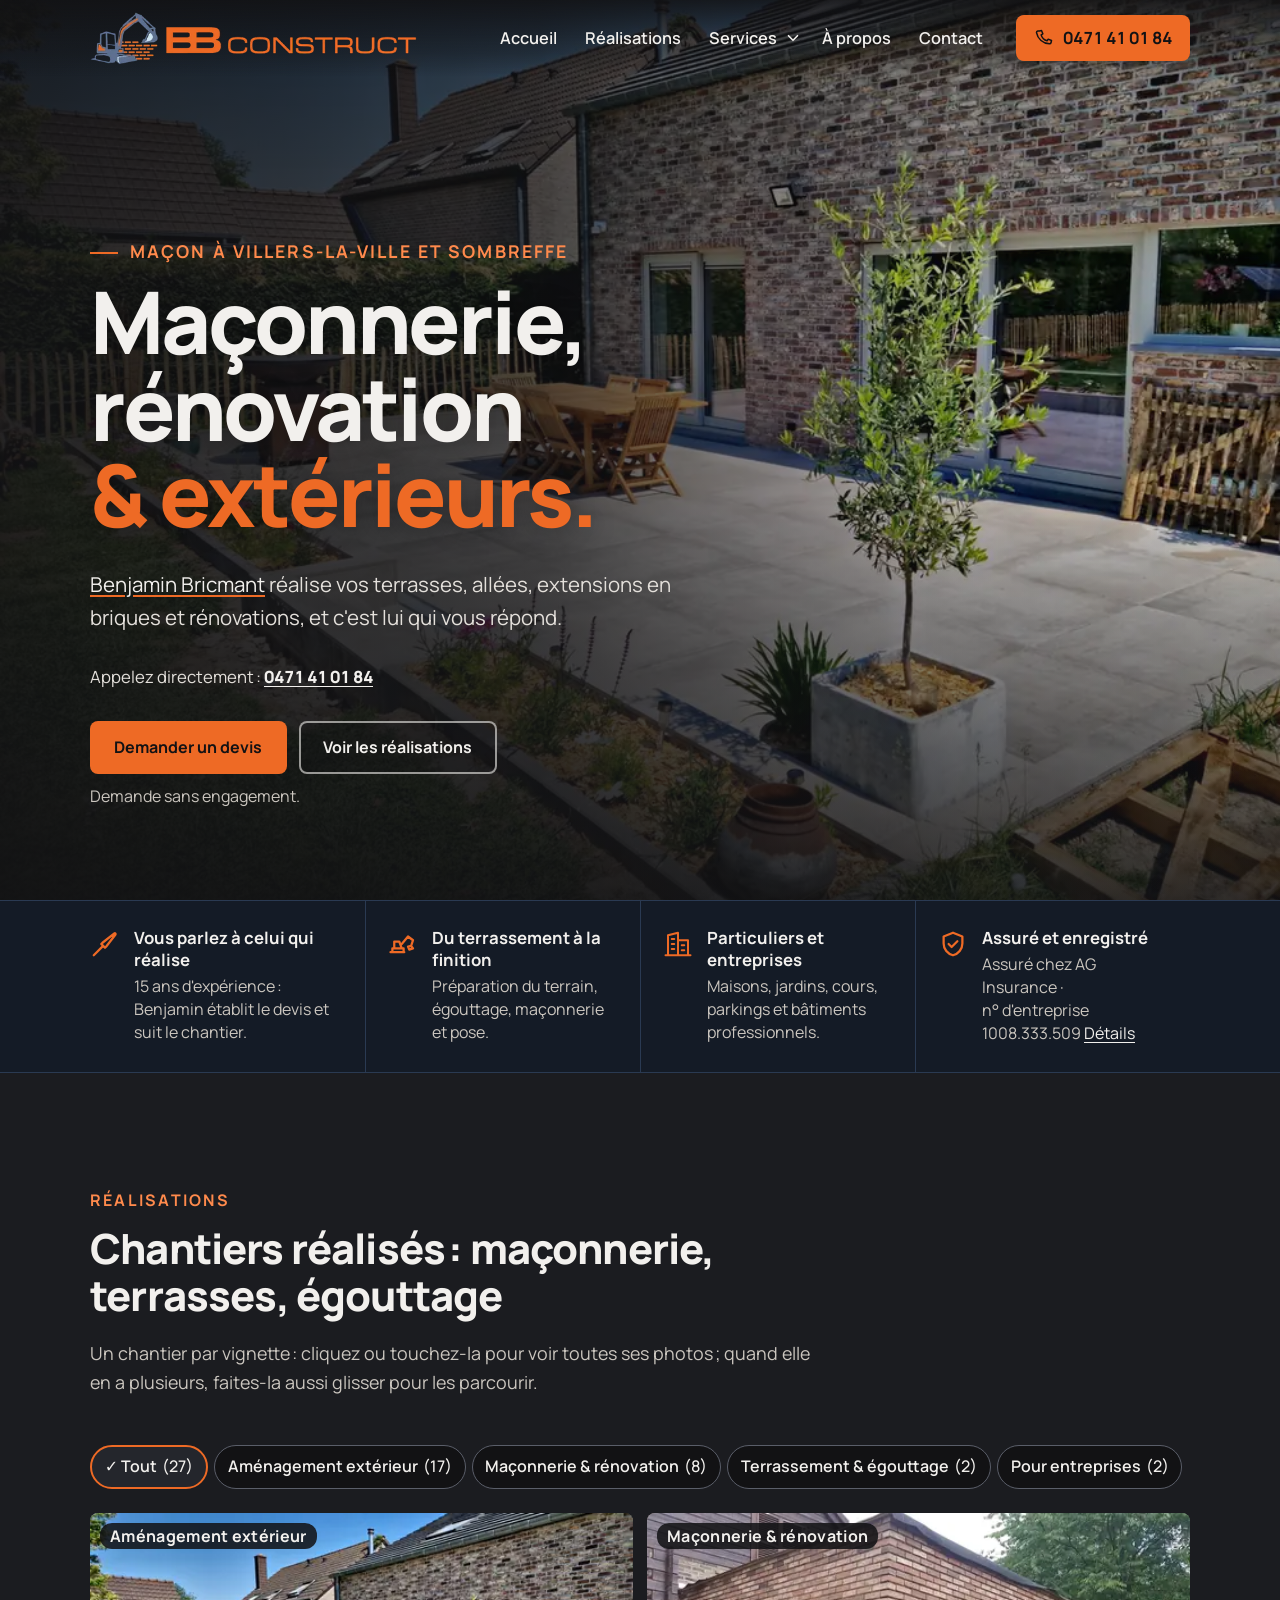
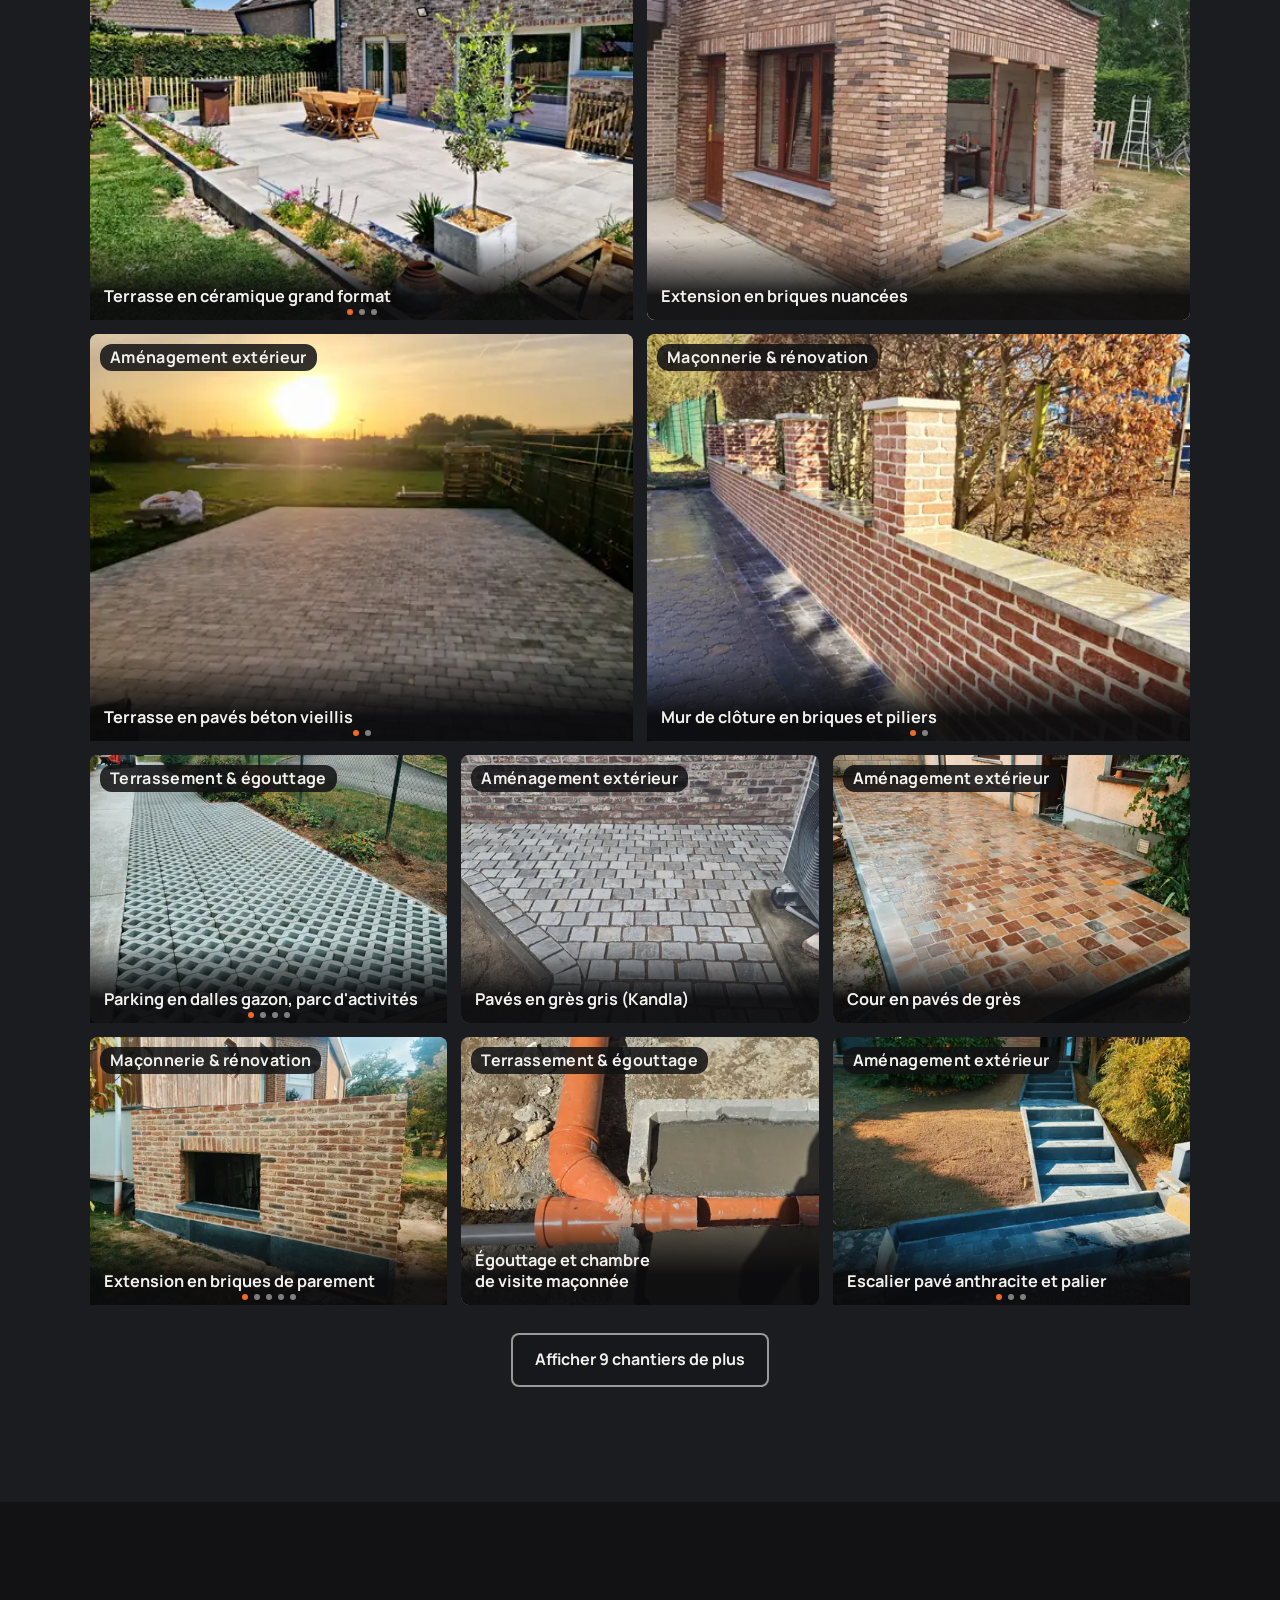
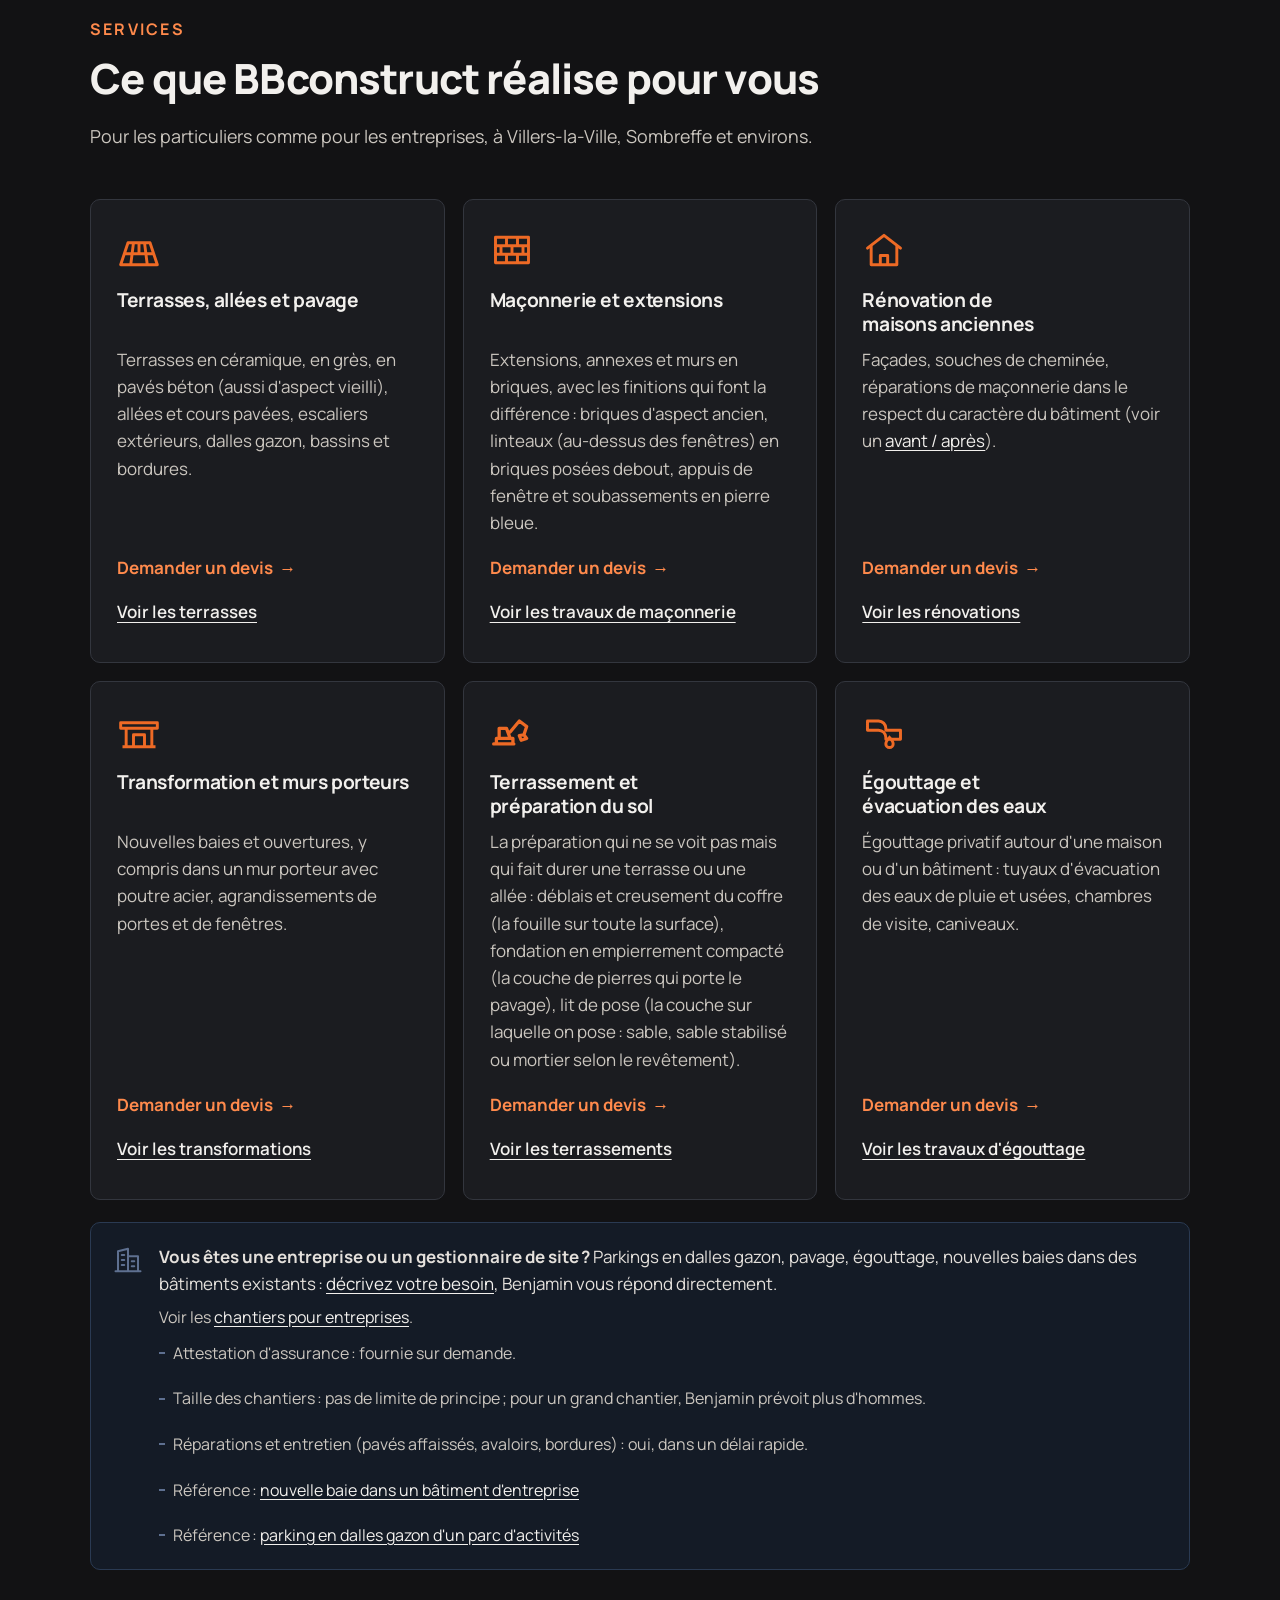
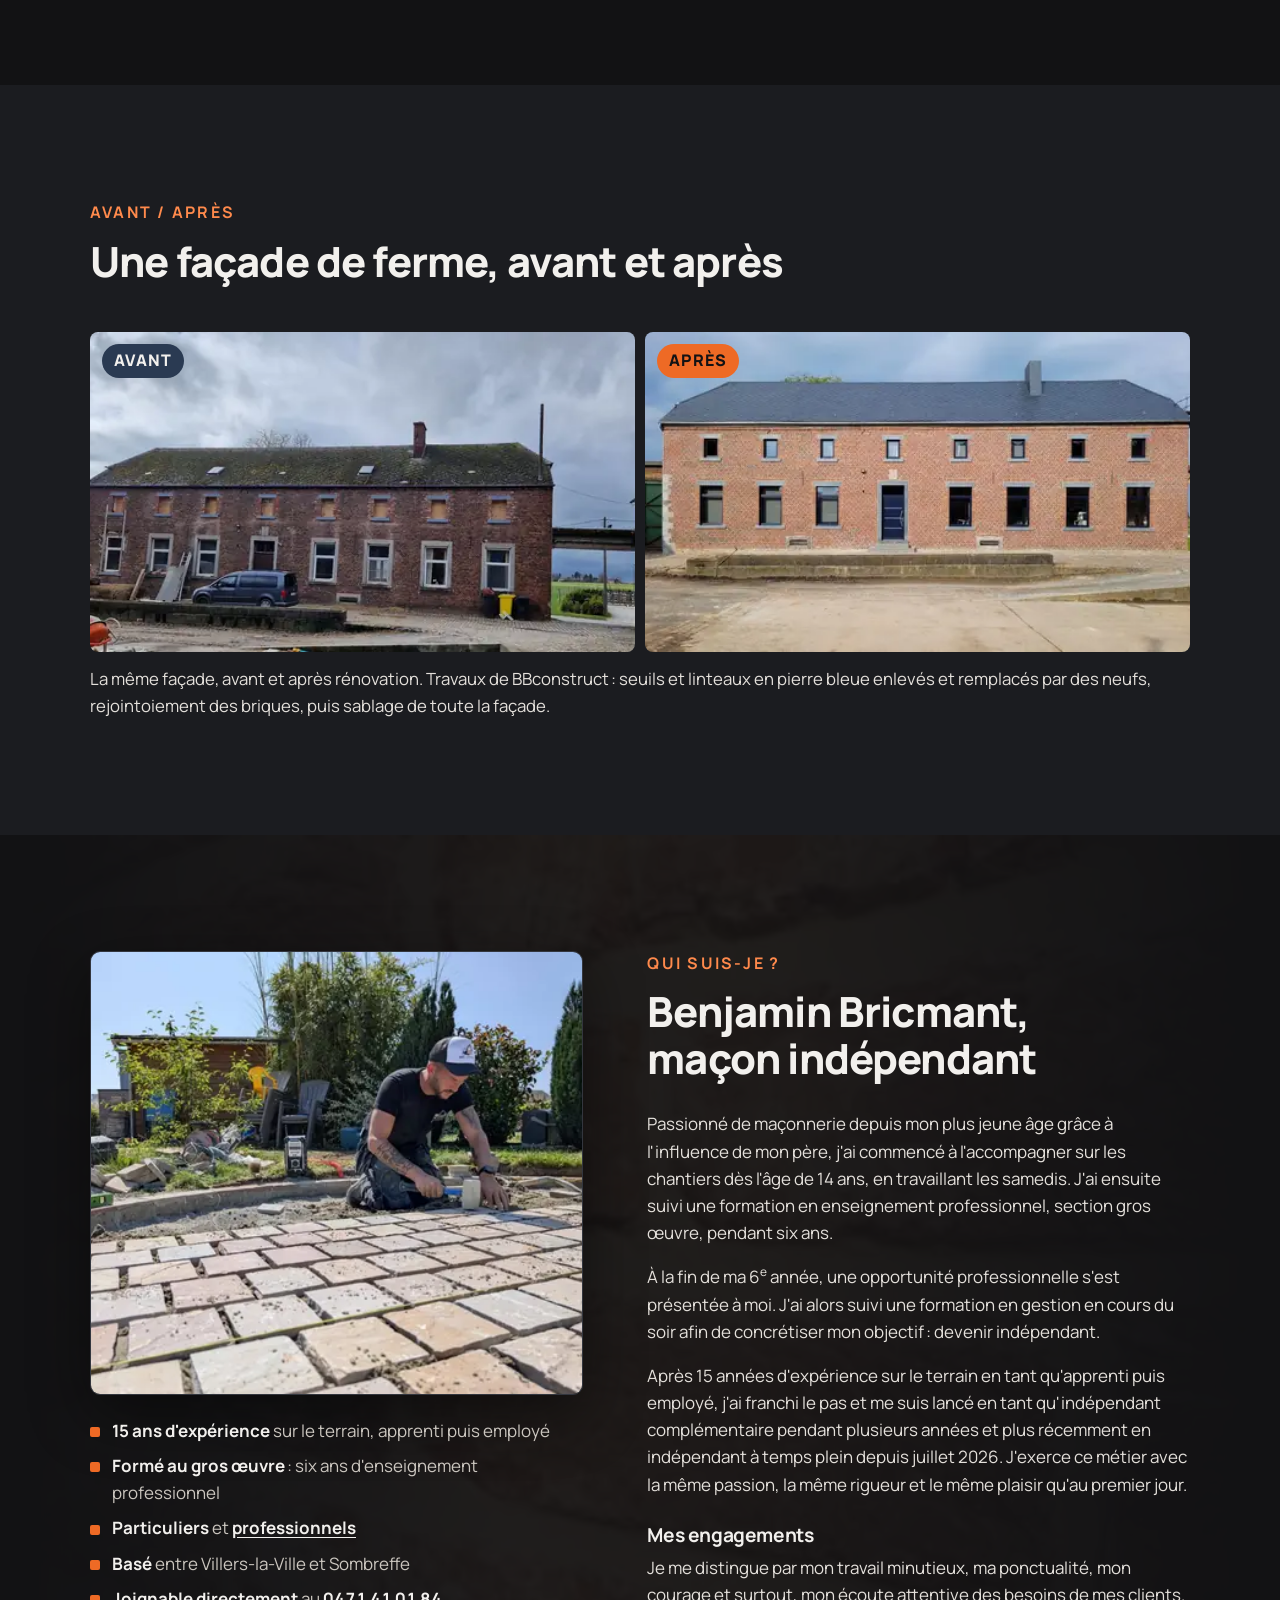
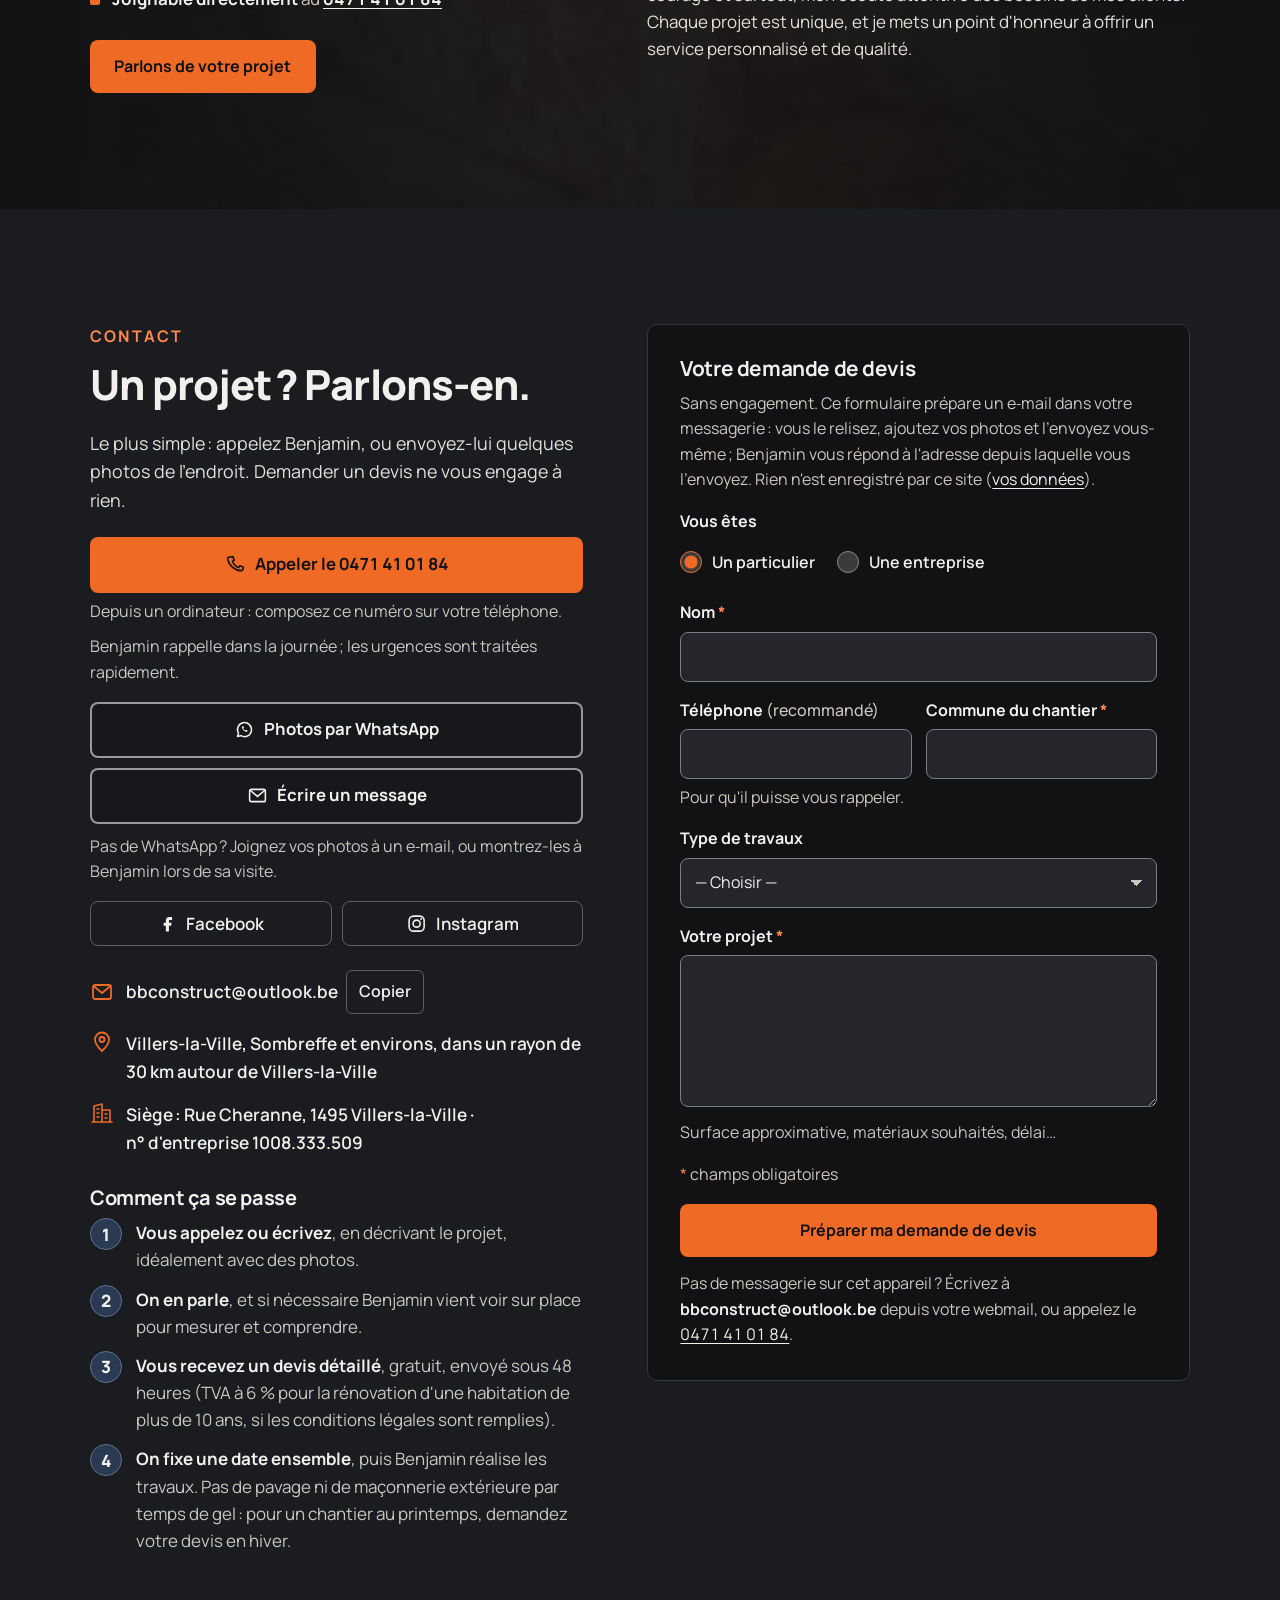
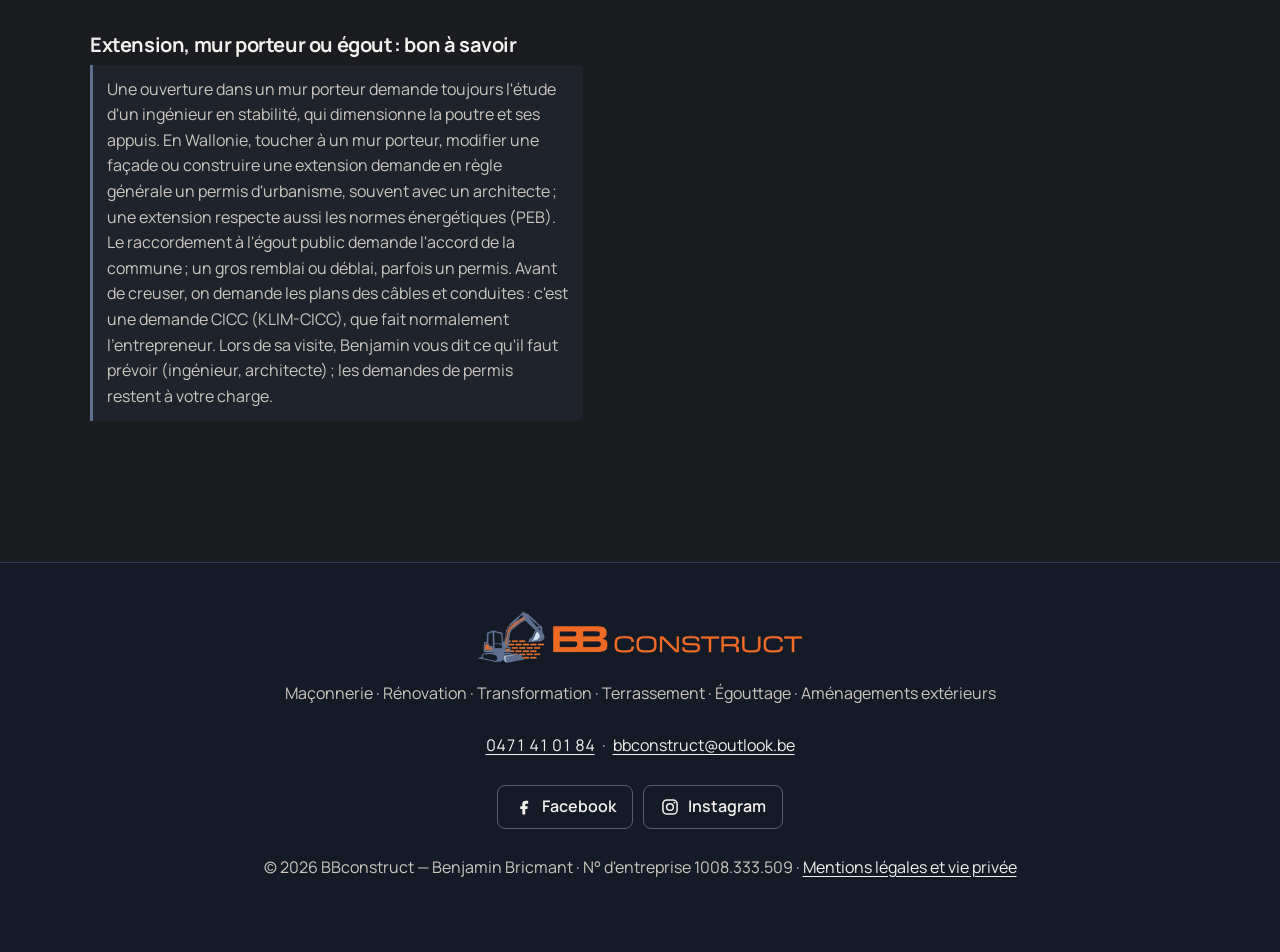
==== commit f928906d: "Publish the site" ====
--- a/index.html
+++ b/index.html
@@ -4,8 +4,7 @@
   <meta charset="utf-8">
   <meta name="viewport" content="width=device-width, initial-scale=1">
   <script>document.documentElement.classList.add("js");(function(){var d=document,q=[],out=[],held=0,io,each=function(s,f){[].forEach.call(d.querySelectorAll(s),f);},rel=function(i){if(!i.dataset.src)return;var p=i.parentNode;i.__bb={b:i.getAttribute("src"),s:i.dataset.src,ss:i.dataset.srcset};if(p&&p.tagName==="PICTURE")[].forEach.call(p.querySelectorAll("source[data-srcset]"),function(s){s.__ss=s.dataset.srcset;s.srcset=s.dataset.srcset;s.removeAttribute("data-srcset");});if(i.dataset.srcset)i.srcset=i.dataset.srcset;i.src=i.dataset.src;i.removeAttribute("data-srcset");i.removeAttribute("data-src");out.push(i);},back=function(i){var r=i.__bb,p=i.parentNode;if(p&&p.tagName==="PICTURE")[].forEach.call(p.querySelectorAll("source"),function(s){if(s.__ss){s.removeAttribute("srcset");s.dataset.srcset=s.__ss;}});i.removeAttribute("srcset");if(r.ss)i.dataset.srcset=r.ss;i.dataset.src=r.s;i.src=r.b;q.push(i);},all=function(){go.done=1;if(io)io.disconnect();q.splice(0).forEach(rel);each("img[data-src]",rel);},go=function(){if(go.done)return;go.done=1;if(!window.IntersectionObserver)return all();var c=navigator.connection,m=c&&c.saveData?0:innerWidth<=700?600:1250;io=new IntersectionObserver(function(es){es.forEach(function(e){if(!e.isIntersecting)return;io.unobserve(e.target);if(held)q.push(e.target);else rel(e.target);});},{rootMargin:m+"px 0px"});each("img[data-src]",function(i){io.observe(i);});};window.BB_RELEASE=all;window.BB_HOLD=function(on,keep){held=on;if(!on)return q.splice(0).forEach(rel);out.splice(0).forEach(function(i){if(i!==keep&&!i.complete)back(i);else out.push(i);});};addEventListener("beforeprint",all);addEventListener("load",go);d.addEventListener("DOMContentLoaded",function(){var p=d.querySelector("img[data-lcp]");if(!p||p.complete)return go();p.addEventListener("load",go);p.addEventListener("error",go);});})();document.addEventListener("click",function(e){var b=e.target.closest&&e.target.closest(".nav-toggle");if(!b||window.BB_READY)return;var n=document.getElementById("nav"),o=b.getAttribute("aria-expanded")!=="true";b.setAttribute("aria-expanded",String(o));n.classList.toggle("is-open",o);});document.addEventListener("keydown",function(e){if(e.key!=="Escape"||window.BB_READY)return;var b=document.querySelector(".nav-toggle"),n=document.getElementById("nav");if(n&&n.classList.contains("is-open")){n.classList.remove("is-open");b.setAttribute("aria-expanded","false");b.focus();}});document.addEventListener("DOMContentLoaded",function(){if(!window.BB_READY){document.documentElement.classList.remove("js");window.BB_RELEASE();}});</script>
-    <meta name="robots" content="noindex, nofollow">
-  <script src="assets/js/main.6d1f9c5237.js" defer onerror="document.documentElement.classList.remove('js');window.BB_RELEASE()"></script>
+  <script src="assets/js/main.d2995ec347.js" defer onerror="document.documentElement.classList.remove('js');window.BB_RELEASE()"></script>
   <title>Maçon à Villers-la-Ville et Sombreffe | BBconstruct</title>
   <meta name="description" content="Maçon à Villers-la-Ville et Sombreffe, 15 ans d'expérience : terrasses, allées, extensions, rénovation, égouttage. Appelez Benjamin : 0471 41 01 84.">
   <link rel="canonical" href="https://sharpdev-admin.github.io/bbconstruct-site/">
@@ -39,6 +38,7 @@
     "@type": "HomeAndConstructionBusiness",
     "@id": "https://sharpdev-admin.github.io/bbconstruct-site/#entreprise",
     "name": "BBconstruct",
+    "alternateName": ["BB Construct", "BB construct", "BBconstruct Benjamin Bricmant"],
     "description": "Maçonnerie, rénovation, transformation, terrassement, égouttage et aménagements extérieurs par Benjamin Bricmant, artisan maçon entre Villers-la-Ville et Sombreffe.",
     "founder": {"@type": "Person", "name": "Benjamin Bricmant"},
     "url": "https://sharpdev-admin.github.io/bbconstruct-site/",
@@ -46,14 +46,16 @@
     "image": ["https://sharpdev-admin.github.io/bbconstruct-site/assets/img/terrasse-ceramique-olivier-1600.webp?v=a42eb071de", "https://sharpdev-admin.github.io/bbconstruct-site/assets/img/extension-briques-etancons-1600.webp?v=5ca064b5d7", "https://sharpdev-admin.github.io/bbconstruct-site/assets/img/dalles-gazon-parking-1600.webp?v=8af8be6e57"],
     "telephone": "+32471410184",
     "email": "bbconstruct@outlook.be",
-    "address": {"@type": "PostalAddress", "addressCountry": "BE"},
+    "address": {"@type": "PostalAddress", "addressLocality": "Villers-la-Ville", "postalCode": "1495", "addressCountry": "BE"},
+    "hasMap": "https://share.google/43S9cH0YflCBAm8cc",
     "areaServed": [
       {"@type": "City", "name": "Villers-la-Ville", "containedInPlace": {"@type": "Country", "name": "Belgique", "sameAs": "https://www.wikidata.org/wiki/Q31"}},
       {"@type": "City", "name": "Sombreffe", "containedInPlace": {"@type": "Country", "name": "Belgique", "sameAs": "https://www.wikidata.org/wiki/Q31"}}
     ],
     "sameAs": [
       "https://www.facebook.com/profile.php?id=61558413994989",
-      "https://www.instagram.com/benjaminbricmantbbconstruct/"
+      "https://www.instagram.com/benjaminbricmantbbconstruct/",
+      "https://www.google.com/search?kgmid=/g/11x78j1zft"
     ],
     "hasOfferCatalog": {
       "@type": "OfferCatalog",
@@ -67,6 +69,17 @@
         {"@type": "Offer", "itemOffered": {"@type": "Service", "name": "Égouttage et évacuation des eaux", "url": "https://sharpdev-admin.github.io/bbconstruct-site/terrassement-egouttage/"}}
       ]
     }
+  }
+  </script><script type="application/ld+json">
+  {
+    "@context": "https://schema.org",
+    "@type": "WebSite",
+    "@id": "https://sharpdev-admin.github.io/bbconstruct-site/#site",
+    "name": "BBconstruct",
+    "alternateName": ["BB Construct", "BB construct", "BBconstruct Benjamin Bricmant"],
+    "url": "https://sharpdev-admin.github.io/bbconstruct-site/",
+    "inLanguage": "fr-BE",
+    "publisher": {"@id": "https://sharpdev-admin.github.io/bbconstruct-site/#entreprise"}
   }
   </script>
 </head>
@@ -636,7 +649,7 @@
           <p class="steps-more"><a href="#bon-a-savoir">Extension, mur porteur ou égout ? Lisez « bon à savoir »</a></p>
         </div>
 
-        <form class="form" id="contact-form" action="mailto:bbconstruct@outlook.be?cc=nathan.lahy%40sharpdev.be&amp;subject=Demande%20de%20devis" method="post" enctype="text/plain">
+        <form class="form" id="contact-form" action="mailto:bbconstruct@outlook.be?subject=Demande%20de%20devis" method="post" enctype="text/plain">
           <h3 class="form-title">Votre demande de devis</h3>          <p class="form-preset" id="form-preset" role="status"></p>
                     <p class="form-intro">Sans engagement. Ce formulaire prépare un e‑mail dans votre messagerie : vous le relisez, ajoutez vos photos et l'envoyez vous-même ; Benjamin vous répond à l'adresse depuis laquelle vous l'envoyez. Rien n'est enregistré par ce site (<a href="mentions-legales/#donnees">vos données</a>).</p>
           <fieldset class="field">
@@ -690,8 +703,7 @@
           </div>
           <p class="req-note"><span class="req" aria-hidden="true">*</span> champs obligatoires</p>
           <noscript><p class="form-fallback">Sans JavaScript, certains navigateurs abîment les accents du message préparé : vous pouvez aussi écrire directement à <a href="mailto:bbconstruct@outlook.be?subject=Demande%20de%20devis">bbconstruct@outlook.be</a>.</p></noscript>
-                    <p class="form-test" id="form-test">Phase de test du site : l'e‑mail préparé indique aussi en copie (Cc) la personne qui réalise le site (nathan.lahy@sharpdev.be).</p>
-          <button class="btn btn-orange btn-block" type="submit" aria-describedby="form-test">Préparer ma demande de devis</button>
+          <button class="btn btn-orange btn-block" type="submit">Préparer ma demande de devis</button>
           <p class="form-fallback">Pas de messagerie sur cet appareil ? Écrivez à <strong>bbconstruct@outlook.be</strong> depuis votre webmail, ou appelez le <a href="tel:+32471410184">0471 41 01 84</a>.</p>
           <div class="form-status" id="form-status" role="status" aria-live="polite"></div>
         </form>
